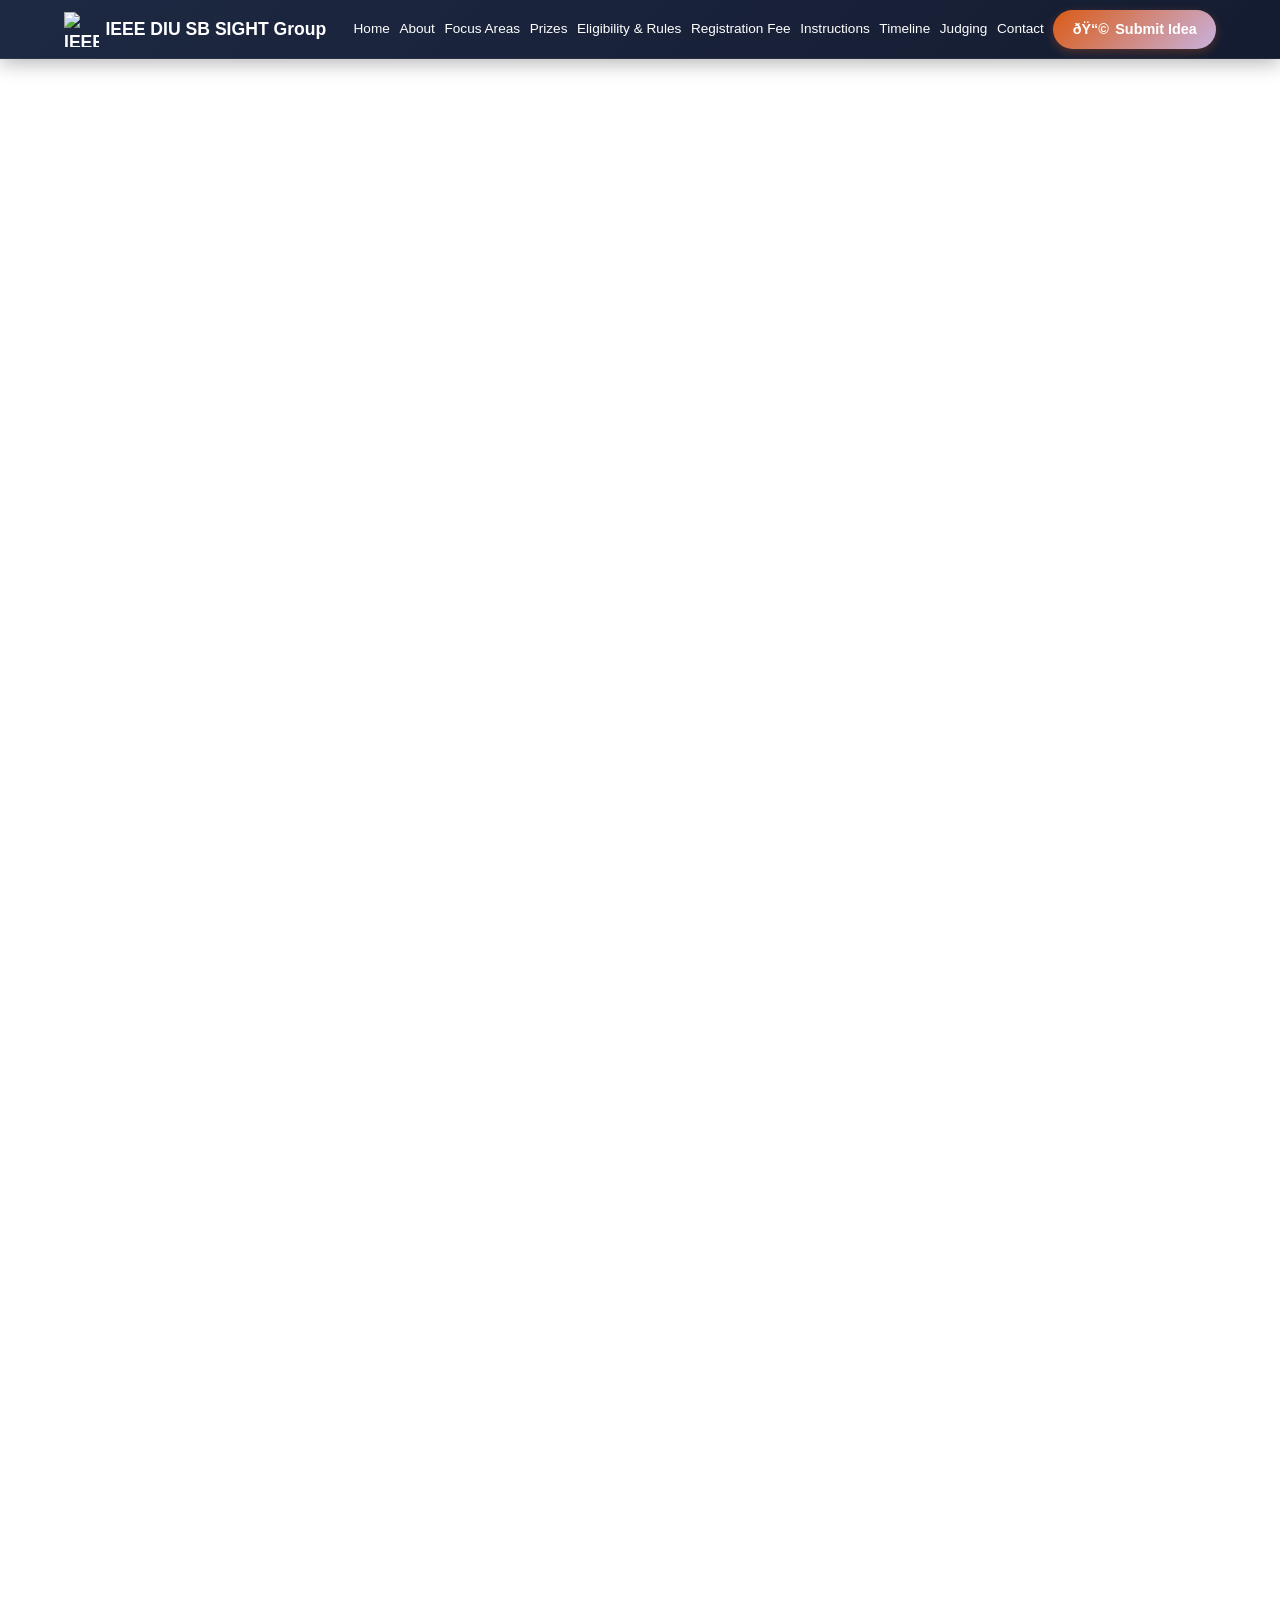
==== index.html @ c4fdaa59 "Add blue-themed registration form page and update submit idea buttons" ====
﻿








<!DOCTYPE html>
<html lang="en">
<head>
    <meta charset="UTF-8">
    <meta name="viewport" content="width=device-width, initial-scale=1.0">
    <title>IEEE DIU SB SIGHT Group Idea Competition</title>
    <style>
        * {
            margin: 0;
            padding: 0;
          
            box-sizing: border-box; */
        }

        body {
            font-family: 'Segoe UI', Tahoma, Geneva, Verdana, sans-serif;
            line-height: 1.6;
            color: #333;
           


 width: 100%;
  height: auto;
  overflow-x: hidden;
  overflow-y: auto;







        }

       nav {
    background: linear-gradient(135deg, rgba(10, 22, 50, 0.92) 0%, rgba(8, 16, 38, 0.95) 100%);
    padding: 0.6rem 0;  /* Reduced from 1rem */
    position: sticky;
    top: 0;
    z-index: 1000;
    box-shadow: 0 1px 0 rgba(255,255,255,0.05), 0 4px 20px rgba(0,0,0,0.3);
    backdrop-filter: blur(20px);
    border-bottom: 1px solid rgba(255,255,255,0.06);
}

nav .container {
    max-width: 1200px;
    margin: 0 auto;
    padding: 0 1.5rem;  /* Reduced from 2rem */
    display: flex;
    justify-content: space-between;
    align-items: center;
}

nav .logo {
    color: white;
    font-size: 1.1rem;  /* Reduced from 1.5rem */
    font-weight: bold;
    display: flex;
    align-items: center;
    gap: 0.4rem;  /* Reduced from 0.5rem */
}

nav .logo img {
    height: 35px;  /* Reduced from 50px */
    width: 35px;   /* Reduced from 50px */
    object-fit: contain;
}

nav ul {
    list-style: none;
    display: flex;
    gap: 0.6rem;  /* Reduced from 1rem */
}

nav a {
    color: white;
    text-decoration: none;
    transition: all 0.3s;
    position: relative;
    padding: 0.4rem 0;  /* Reduced from 0.5rem */
    font-size: 0.9rem;  /* Added smaller font */
}

nav a::after {
    content: '';
    position: absolute;
    bottom: 0;
    left: 0;
    width: 0;
    height: 2px;
    background: rgb(171, 21, 21);
    transition: width 0.3s;
}

nav a:hover::after {
    width: 100%;
}

.mobile-menu-btn {
    display: none;
    background: none;
    border: none;
    color: rgb(224, 9, 9);
    font-size: 1.3rem;  /* Reduced from 1.5rem */
    cursor: pointer;
}

/* Responsive *//* Mobile à¦ à¦¸à¦¬ transition speed à¦•à¦®à¦¾à¦¨à§‹ */
@media (max-width: 768px) {
    /* à¦¸à¦¬ element à¦à¦° à¦œà¦¨à§à¦¯ transition time à¦•à¦®à¦¾à¦¨à§‹ */
    *,
    *::before,
    *::after {
        transition-duration: 0.15s !important;
        animation-duration: 0.3s !important;
    }
    
    /* Navigation à¦à¦° à¦œà¦¨à§à¦¯ à¦à¦•à¦Ÿà§ à¦¬à§‡à¦¶à¦¿ à¦°à¦¾à¦–à¦¾ */


    
    nav a,
    .btn,
    .mobile-menu-btn {
        transition-duration: 0.2s !important;
    }
    
    /* Animation disable à¦•à¦°à¦¤à§‡ à¦šà¦¾à¦‡à¦²à§‡ */
    .about-card,
    .focus-item,
    .eligibility-box,
    .timeline-item,
    .criteria-item,
    .prize-card,
    .contact-card,
    .faq-item,
    .focus-area-card,
    .fee-card,
    .instruction-step {
        animation: none !important;
    }
}
    
    nav ul {
        display: none;
        flex-direction: column;
        position: absolute;
        top: 100%;
        left: 0;
        right: 0;
        background: linear-gradient(135deg, #122b55 0%, #0c1f3d 100%);
        padding: 0.8rem;
        gap: 0.3rem;
    }

    nav ul.active {
        display: flex;
    }

    .mobile-menu-btn {
        display: block;
    }
    
    nav a {
        font-size: 0.85rem;
        padding: 0.5rem 0;
    }
}

        .mobile-menu-btn {
            display: none;
            background: none;
            border: none;
            color: white;
            font-size: 1.5rem;
            cursor: pointer;
        }

        /* Hero Section - Enhanced */
        .hero {
            background: linear-gradient(135deg, #0a1628 0%, #0f2240 35%, #162d55 65%, #1a3a6c 100%);
            color: white;
            padding: 8rem 2rem;
            text-align: center;
            position: relative;
            overflow: hidden;
              height: 100vh;
               min-height: calc(var(--vh, 1vh) * 100);
  height: auto;
        }

        .hero::before {
            content: '';
            position: absolute;
            top: 0;
            left: 0;
            right: 0;
            bottom: 0;
            background: url('data:image/svg+xml,<svg xmlns="http://www.w3.org/2000/svg" viewBox="0 0 1200 120"><path d="M0,60 Q300,0 600,60 T1200,60 L1200,0 L0,0 Z" fill="rgba(96, 165, 250,0.15)"/></svg>') repeat-x;
            animation: wave 20s linear infinite;
        }

        @keyframes wave {
            0% { background-position: 0 0; }
            100% { background-position: 1200px 0; }
        }

        .hero-content {
            position: relative;
            z-index: 1;
        }

        .hero h1 {
            font-size: 3.5rem;
            font-family: 'Playfair Display', Georgia, serif;
            letter-spacing: -0.02em;
            margin-bottom: 1rem;
            animation: fadeInUp 1s;
            text-shadow: 0 2px 20px rgba(0,0,0,0.3), 0 0 60px rgba(59,130,246,0.15);
        }

        .hero h2 {
            font-size: 2.2rem;
            font-family: 'Playfair Display', Georgia, serif;
            letter-spacing: -0.01em;
            margin-bottom: 1rem;
            animation: fadeInUp 1.2s;
            font-weight: 300;
        }

        .hero p {
            font-size: 1.3rem;
            margin-bottom: 2.5rem;
            max-width: 800px;
            margin-left: auto;
            margin-right: auto;
            animation: fadeInUp 1.4s;
            opacity: 0.95;
        }

        .cta-buttons {
            display: flex;
            gap: 1.5rem;
            justify-content: center;
            flex-wrap: wrap;
            animation: fadeInUp 1.6s;
        }

        .btn {
            padding: 1.2rem 2.5rem;
            border: none;
            border-radius: 50px;
            font-size: 1.1rem;
            cursor: pointer;
            transition: all 0.3s;
            text-decoration: none;
            display: inline-flex;
            align-items: center;
            gap: 0.5rem;
            font-weight: 600;
            letter-spacing: 0.02em;
            text-transform: uppercase;
            font-size: 0.95rem;
        }

        .btn-primary {
            background: linear-gradient(135deg, #3b82f6 0%, #2563eb 50%, #1d4ed8 100%);
            color: white;
            box-shadow: 0 4px 15px rgba(59, 130, 246, 0.4), 0 0 40px rgba(59, 130, 246, 0.1);
        }
         

        .btn-secondary {
            background: rgba(96, 165, 250, 0.15);
            color: white;
            border: 2px solid #3b82f6;
            backdrop-filter: blur(20px);
    border-bottom: 1px solid rgba(255,255,255,0.06);
}

        .btn:hover {
            transform: translateY(-5px) scale(1.05);
            box-shadow: 0 15px 30px rgba(0,0,0,0.3);
        }

        /* Sections */
        section {
            padding: 5rem 2rem;
        }

        .container {
            max-width: 1200px;
            margin: 0 auto;
        }

        section h2 {
            font-size: 3rem;
            font-family: 'Playfair Display', Georgia, serif;
            letter-spacing: -0.02em;
            font-weight: 700;
            margin-bottom: 1rem;
            text-align: center;
            background: linear-gradient(135deg, #1a4a7a, #122b55);
            -webkit-background-clip: text;
            -webkit-text-fill-color: transparent;
            background-clip: text;
        }

        .section-subtitle {
            text-align: center;
            color: #1e5a9e;
            font-size: 1.2rem;
            margin-bottom: 3rem;
        }

        .section-alt {
            background: linear-gradient(135deg, #f0f4ff 0%, #e8f0fe 50%, #f0f7ff 100%);
        }

        /* About Section - Enhanced */
        .about-content {
            display: grid;
            grid-template-columns: repeat(auto-fit, minmax(320px, 1fr));
            gap: 2.5rem;
            margin-top: 3rem;
        }

        .about-card {
            background: rgba(255,255,255,0.85);
            padding: 2.5rem;
            border-radius: 20px;
            box-shadow: 0 1px 1px rgba(0,0,0,0.04), 0 4px 8px rgba(0,0,0,0.04), 0 16px 32px rgba(0,0,0,0.06);
            transition: all 0.4s cubic-bezier(0.175, 0.885, 0.32, 1.275);
            animation: slideInUp 0.6s ease-out both;
            position: relative;
            overflow: hidden;
            backdrop-filter: blur(10px);
            border: 1px solid rgba(255,255,255,0.6);
        }

        .about-card::before {
            content: '';
            position: absolute;
            top: 0;
            left: 0;
            width: 100%;
            height: 5px;
            background: linear-gradient(90deg, #3b82f6, #1e5a9e);
            transform: scaleX(0);
            transform-origin: left;
            transition: transform 0.4s ease;
        }

        .about-card:hover::before {
            transform: scaleX(1);
        }

        .about-card:nth-child(1) { animation-delay: 0.1s; }
        .about-card:nth-child(2) { animation-delay: 0.2s; }
        .about-card:nth-child(3) { animation-delay: 0.3s; }

        .about-card:hover {
            transform: translateY(-10px) scale(1.02);
            box-shadow: 0 20px 40px rgba(59, 130, 246, 0.25);
        }

        .about-card h3 {
            color: #1a4a7a;
            margin-bottom: 1rem;
            font-size: 1.5rem;
        }

        .about-card p {
            color: #1e5a9e;
            line-height: 1.8;
        }

        /* Focus Areas - Enhanced */
        .focus-grid {
            display: grid;
            grid-template-columns: repeat(auto-fit, minmax(200px, 1fr));
            gap: 2rem;
            margin-top: 3rem;
        }

        .focus-item {
            background: rgba(255,255,255,0.85);
            padding: 2rem;
            border-radius: 20px;
            text-align: center;
            box-shadow: 0 1px 1px rgba(0,0,0,0.04), 0 4px 8px rgba(0,0,0,0.04), 0 16px 32px rgba(0,0,0,0.06);
            transition: all 0.4s cubic-bezier(0.175, 0.885, 0.32, 1.275);
            animation: zoomIn 0.6s ease-out both;
            position: relative;
            overflow: hidden;
            backdrop-filter: blur(10px);
            border: 1px solid rgba(255,255,255,0.6);
        }

        .focus-item::before {
            content: '';
            position: absolute;
            top: 50%;
            left: 50%;
            width: 0;
            height: 0;
            border-radius: 50%;
            background: linear-gradient(135deg, rgba(96, 165, 250, 0.15), rgba(59, 130, 246, 0.15));
            transform: translate(-50%, -50%);
            transition: all 0.5s ease;
        }

        .focus-item:hover::before {
            width: 300px;
            height: 300px;
        }

        .focus-item:nth-child(1) { animation-delay: 0.1s; }
        .focus-item:nth-child(2) { animation-delay: 0.2s; }
        .focus-item:nth-child(3) { animation-delay: 0.3s; }
        .focus-item:nth-child(4) { animation-delay: 0.4s; }
        .focus-item:nth-child(5) { animation-delay: 0.5s; }
        .focus-item:nth-child(6) { animation-delay: 0.6s; }

        .focus-item:hover {
            transform: translateY(-15px) scale(1.05);
            box-shadow: 0 20px 40px rgba(59, 130, 246, 0.3);
        }

        .focus-icon {
            font-size: 4rem;
            margin-bottom: 1rem;
            animation: float 3s ease-in-out infinite;
            position: relative;
            z-index: 1;
        }

        .focus-item h4 {
            position: relative;
            z-index: 1;
            color: #333;
            font-size: 1.1rem;
        }

        /* Enhanced Eligibility Section */
        .eligibility-section {
            background: linear-gradient(135deg, #f0f4ff 0%, #e8f0fe 50%, #f0f7ff 100%);
            position: relative;
            overflow: hidden;
        }

        .eligibility-section::before {
            content: 'ðŸŒ¿';
            position: absolute;
            font-size: 15rem;
            opacity: 0.04;
            top: -3rem;
            right: -3rem;
            animation: float 8s ease-in-out infinite;
        }

        .eligibility-container {
            display: grid;
            grid-template-columns: repeat(auto-fit, minmax(320px, 1fr));
            gap: 3rem;
            margin-top: 3rem;
        }

        .eligibility-box {
            background: linear-gradient(135deg, #ffffff 0%, #f8f9fa 100%);
            border-radius: 25px;
            padding: 3rem;
            box-shadow: 0 15px 40px rgba(0,0,0,0.1);
            position: relative;
            overflow: hidden;
            transition: all 0.4s cubic-bezier(0.175, 0.885, 0.32, 1.275);
            animation: slideInUp 0.6s ease-out both;
        }

        .eligibility-box:nth-child(1) { animation-delay: 0.1s; }
        .eligibility-box:nth-child(2) { animation-delay: 0.2s; }

        .eligibility-box::before {
            content: '';
            position: absolute;
            top: 0;
            left: 0;
            width: 100%;
            height: 6px;
            background: linear-gradient(90deg, #3b82f6, #1e5a9e);
            transform: scaleX(0);
            transform-origin: left;
            transition: transform 0.4s ease;
        }

        .eligibility-box::after {
            content: '';
            position: absolute;
            top: -50%;
            right: -50%;
            width: 200%;
            height: 200%;
            background: radial-gradient(circle, rgba(96, 165, 250, 0.08) 0%, transparent 70%);
            opacity: 0;
            transition: opacity 0.4s ease;
        }

        .eligibility-box:hover::before {
            transform: scaleX(1);
        }

        .eligibility-box:hover::after {
            opacity: 1;
        }

        .eligibility-box:hover {
            transform: translateY(-15px);
            box-shadow: 0 25px 50px rgba(59, 130, 246, 0.25);
        }

        .eligibility-header {
            display: flex;
            align-items: center;
            gap: 1.5rem;
            margin-bottom: 2rem;
            position: relative;
            z-index: 1;
        }

        .eligibility-emoji {
            font-size: 4rem;
            animation: bounce 2s ease-in-out infinite;
        }

        .eligibility-box h3 {
            color: #1a4a7a;
            font-size: 2rem;
            margin: 0;
        }

        .eligibility-box ul {
            list-style: none;
            padding: 0;
            position: relative;
            z-index: 1;
        }

        .eligibility-box li {
            padding: 1.2rem 1.8rem;
            margin: 1rem 0;
            background: linear-gradient(135deg, #eff6ff 0%, #93c5fd 100%);
            border-left: 5px solid #2670b8;
            border-radius: 12px;
            display: flex;
            align-items: center;
            gap: 1.2rem;
            transition: all 0.3s ease;
            animation: fadeIn 0.6s ease-out both;
            font-size: 1.05rem;
        }

        .eligibility-box li:nth-child(1) { animation-delay: 0.2s; }
        .eligibility-box li:nth-child(2) { animation-delay: 0.3s; }
        .eligibility-box li:nth-child(3) { animation-delay: 0.4s; }
        .eligibility-box li:nth-child(4) { animation-delay: 0.5s; }
        .eligibility-box li:nth-child(5) { animation-delay: 0.6s; }
        .eligibility-box li:nth-child(6) { animation-delay: 0.7s; }

        .eligibility-box li:hover {
            transform: translateX(15px);
            background: linear-gradient(135deg, #93c5fd 0%, #60a5fa 100%);
            border-left-color: #1e5a9e;
            box-shadow: 0 5px 15px rgba(59, 130, 246, 0.25);
        }

        .eligibility-box li::before {
            content: 'âœ“';
            display: inline-flex;
            align-items: center;
            justify-content: center;
            width: 28px;
            height: 28px;
            background: linear-gradient(135deg, #3b82f6, #2670b8);
            color: white;
            border-radius: 50%;
            font-weight: bold;
            flex-shrink: 0;
            box-shadow: 0 3px 10px rgba(59, 130, 246, 0.3);
        }

        /* Timeline - Tree Design */
        .timeline-section {
            background: linear-gradient(180deg, #ffffff 0%, #f8f9fa 100%);
            position: relative;
        }

        .timeline-tree {
            position: relative;
            max-width: 900px;
            margin: 4rem auto;
            padding: 2rem;
        }

        /* Tree trunk */
        .timeline-tree::before {
            content: '';
            position: absolute;
            left: 50%;
            top: 0;
            bottom: 0;
            width: 8px;
            background: linear-gradient(180deg, #3b82f6, #2670b8, #1e5a9e);
            transform: translateX(-50%);
            border-radius: 4px;
            box-shadow: 0 0 20px rgba(59, 130, 246, 0.3);
        }

        .timeline-item {
            position: relative;
            margin-bottom: 4rem;
            animation: slideIn 0.8s ease-out both;
        }

        .timeline-item:nth-child(1) { animation-delay: 0.1s; }
        .timeline-item:nth-child(2) { animation-delay: 0.2s; }
        .timeline-item:nth-child(3) { animation-delay: 0.3s; }
        .timeline-item:nth-child(4) { animation-delay: 0.4s; }
        .timeline-item:nth-child(5) { animation-delay: 0.5s; }

        /* Alternating sides */
        .timeline-item:nth-child(odd) .timeline-content {
            margin-left: calc(50% + 60px);
        }

        .timeline-item:nth-child(even) .timeline-content {
            margin-right: calc(50% + 60px);
            text-align: right;
        }

        border: 1px solid rgba(255,255,255,0.6);
            backdrop-filter: blur(10px);
            .timeline-content {
            padding: 2rem;
            background: rgba(255,255,255,0.9);
            border-radius: 20px;
            box-shadow: 0 1px 1px rgba(0,0,0,0.04), 0 4px 8px rgba(0,0,0,0.04), 0 16px 32px rgba(0,0,0,0.06);
            position: relative;
            transition: all 0.4s cubic-bezier(0.175, 0.885, 0.32, 1.275);
        }

        /* Branch lines */
        .timeline-content::before {
            content: '';
            position: absolute;
            top: 30px;
            width: 50px;
            height: 3px;
            background: linear-gradient(90deg, #3b82f6, #2670b8);
        }

        .timeline-item:nth-child(odd) .timeline-content::before {
            left: -50px;
        }

        .timeline-item:nth-child(even) .timeline-content::before {
            right: -50px;
        }

        .timeline-content:hover {
            transform: scale(1.05);
            box-shadow: 0 20px 40px rgba(59, 130, 246, 0.25);
        }

        /* Timeline dots (tree nodes) */
        .timeline-dot {
            position: absolute;
            left: 50%;
            top: 20px;
            transform: translateX(-50%);
            width: 50px;
            height: 50px;
            background: linear-gradient(135deg, #3b82f6, #2670b8);
            border: 5px solid white;
            border-radius: 50%;
            box-shadow: 0 0 0 8px rgba(96, 165, 250, 0.2), 0 5px 15px rgba(0,0,0,0.2);
            display: flex;
            align-items: center;
            justify-content: center;
            font-size: 1.5rem;
            z-index: 2;
            animation: dotPulse 2s ease-in-out infinite;
        }

        @keyframes dotPulse {
            0%, 100% {
                box-shadow: 0 0 0 8px rgba(96, 165, 250, 0.2), 0 5px 15px rgba(0,0,0,0.2);
            }
            50% {
                box-shadow: 0 0 0 15px rgba(96, 165, 250, 0.1), 0 8px 20px rgba(0,0,0,0.3);
            }
        }

        .timeline-content h3 {
            color: #1a4a7a;
            margin-bottom: 0.8rem;
            font-size: 1.5rem;
            display: flex;
            align-items: center;
            gap: 0.5rem;
        }

        .timeline-item:nth-child(even) .timeline-content h3 {
            justify-content: flex-end;
        }

        .timeline-date {
            font-size: 1.1rem;
            font-weight: bold;
            color: #1e5a9e;
            margin-bottom: 0.5rem;
        }

        .timeline-content p {
            color: #2670b8;
            line-height: 1.8;
        }

        /* Judging Criteria - Enhanced */
        .criteria-grid {
            display: grid;
            grid-template-columns: repeat(auto-fit, minmax(220px, 1fr));
            gap: 2.5rem;
            margin-top: 3rem;
        }

        .criteria-item {
            text-align: center;
            padding: 2.5rem;
            background: rgba(255,255,255,0.85);
            border-radius: 20px;
            box-shadow: 0 1px 1px rgba(0,0,0,0.04), 0 4px 8px rgba(0,0,0,0.04), 0 16px 32px rgba(0,0,0,0.06);
            transition: all 0.4s cubic-bezier(0.175, 0.885, 0.32, 1.275);
            animation: zoomIn 0.6s ease-out both;
            position: relative;
            overflow: hidden;
            backdrop-filter: blur(10px);
            border: 1px solid rgba(255,255,255,0.6);
        }

        .criteria-item::before {
            content: '';
            position: absolute;
            top: 0;
            left: 0;
            width: 100%;
            height: 100%;
            background: linear-gradient(135deg, rgba(96, 165, 250, 0.08), rgba(59, 130, 246, 0.08));
            opacity: 0;
            transition: opacity 0.4s ease;
        }

        .criteria-item:hover::before {
            opacity: 1;
        }

        .criteria-item:nth-child(1) { animation-delay: 0.1s; }
        .criteria-item:nth-child(2) { animation-delay: 0.2s; }
        .criteria-item:nth-child(3) { animation-delay: 0.3s; }
        .criteria-item:nth-child(4) { animation-delay: 0.4s; }
        .criteria-item:nth-child(5) { animation-delay: 0.5s; }

        .criteria-item:hover {
            transform: translateY(-15px) rotate(3deg);
            box-shadow: 0 20px 40px rgba(59, 130, 246, 0.3);
        }

        .criteria-icon {
            font-size: 4rem;
            margin-bottom: 1rem;
            animation: float 3s ease-in-out infinite;
            position: relative;
            z-index: 1;
        }

        .criteria-item h3 {
            color: #1a4a7a;
            margin-bottom: 0.8rem;
            position: relative;
            z-index: 1;
        }

        .criteria-item p {
            color: #1e5a9e;
            position: relative;
            z-index: 1;
        }

        /* Prizes - Enhanced */
        .prizes-section {
            background: linear-gradient(160deg, #0a1628 0%, #0f2240 40%, #162d55 70%, #1a3a6c 100%);
            color: white;
        }

        .prizes-section h2 {
            color: white;
            -webkit-text-fill-color: white;
        }

        .prizes-section .section-subtitle {
            color: rgba(255,255,255,0.9);
        }

        .prizes-grid {
            display: grid;
            grid-template-columns: repeat(auto-fit, minmax(280px, 1fr));
            gap: 2.5rem;
            margin-top: 3rem;
        }

        .prize-card {
            background: rgba(255,255,255,0.1);
            padding: 2.5rem;
            border-radius: 20px;
            box-shadow: 0 8px 32px rgba(0,0,0,0.3), inset 0 1px 0 rgba(255,255,255,0.1);
            text-align: center;
            transition: all 0.4s cubic-bezier(0.175, 0.885, 0.32, 1.275);
            animation: slideInUp 0.6s ease-out both;
            backdrop-filter: blur(20px);
    border-bottom: 1px solid rgba(255,255,255,0.06);
}

        .prize-card:nth-child(1) { animation-delay: 0.1s; }
        .prize-card:nth-child(2) { animation-delay: 0.2s; }
        .prize-card:nth-child(3) { animation-delay: 0.3s; }
        .prize-card:nth-child(4) { animation-delay: 0.4s; }
        .prize-card:nth-child(5) { animation-delay: 0.5s; }
        .prize-card:nth-child(6) { animation-delay: 0.6s; }

        .prize-card:hover {
            transform: scale(1.08) translateY(-10px);
            box-shadow: 0 25px 50px rgba(0,0,0,0.3);
            background: rgba(255,255,255,0.15);
        }

        .prize-icon {
            font-size: 4rem;
            margin-bottom: 1rem;
            animation: bounce 2s ease-in-out infinite;
        }

        .prize-card h3 {
            color: #dbeafe;
            font-size: 1.5rem;
            margin-bottom: 0.8rem;
        }

        .prize-card p {
            color: rgba(255,255,255,0.8);
            font-size: 1.1rem;
        }

        /* Contact - Enhanced */
        .contact-info {
            display: grid;
            grid-template-columns: repeat(auto-fit, minmax(280px, 1fr));
            gap: 2.5rem;
            margin-top: 3rem;
        }

        .contact-card {
            background: rgba(255,255,255,0.85);
            padding: 2.5rem;
            border-radius: 20px;
            box-shadow: 0 1px 1px rgba(0,0,0,0.04), 0 4px 8px rgba(0,0,0,0.04), 0 16px 32px rgba(0,0,0,0.06);
            text-align: center;
            transition: all 0.4s cubic-bezier(0.175, 0.885, 0.32, 1.275);
            animation: zoomIn 0.6s ease-out both;
        }

        .contact-card:nth-child(1) { animation-delay: 0.1s; }
        .contact-card:nth-child(2) { animation-delay: 0.2s; }
        .contact-card:nth-child(3) { animation-delay: 0.3s; }

        .contact-card:hover {
            transform: translateY(-15px) scale(1.05);
            box-shadow: 0 20px 40px rgba(59, 130, 246, 0.25);
        }

        .contact-icon {
            font-size: 3rem;
            margin-bottom: 1rem;
            animation: float 3s ease-in-out infinite;
        }

        .contact-card h3 {
            color: #1a4a7a;
            margin-bottom: 0.5rem;
        }

        .contact-card p {
            color: #1e5a9e;
            font-size: 1.1rem;
        }

        /* FAQ - Enhanced */
        .faq-container {
            max-width: 900px;
            margin: 3rem auto;
        }

        .faq-item {
            background: rgba(255,255,255,0.85);
            padding: 2rem;
            margin-bottom: 1.5rem;
            border-radius: 15px;
            box-shadow: 0 1px 1px rgba(0,0,0,0.04), 0 4px 8px rgba(0,0,0,0.04), 0 12px 24px rgba(0,0,0,0.06);
            cursor: pointer;
            transition: all 0.3s ease;
            animation: fadeIn 0.6s ease-out both;
            border-left: 5px solid transparent;
        }

        .faq-item:nth-child(1) { animation-delay: 0.1s; }
        .faq-item:nth-child(2) { animation-delay: 0.2s; }
        .faq-item:nth-child(3) { animation-delay: 0.3s; }
        .faq-item:nth-child(4) { animation-delay: 0.4s; }
        .faq-item:nth-child(5) { animation-delay: 0.5s; }

        .faq-item:hover {
            transform: translateX(10px);
            border-left-color: #3b82f6;
        }

        .faq-question {
            font-weight: bold;
            color: #1a4a7a;
            display: flex;
            justify-content: space-between;
            align-items: center;
            font-size: 1.1rem;
        }

        .faq-question span {
            font-size: 1.5rem;
            transition: transform 0.3s ease;
        }

        .faq-item.active .faq-question span {
            transform: rotate(45deg);
        }

        .faq-answer {
            margin-top: 1rem;
            display: none;
            color: #1e5a9e;
            line-height: 1.8;
        }

        .faq-item.active {
            border-left-color: #2670b8;
            box-shadow: 0 10px 30px rgba(59, 130, 246, 0.2);
        }

        .faq-item.active .faq-answer {
            display: block;
            animation: fadeIn 0.3s ease-out;
        }

        /* Footer - Enhanced */
footer {
    background: linear-gradient(160deg, #060e1f 0%, #0a1628 50%, #0f2240 100%);
    color: white;
    text-align: center;
    padding: 3rem 2rem;
    box-shadow: 0 -5px 20px rgba(18, 43, 85, 0.2);
}

footer p {
    margin: 0.5rem 0;
    opacity: 0.9;
}
.footer-logos {
    display: flex;
    justify-content: center;   /* âœ”ï¸ center */
    align-items: center;
    gap: 2rem;                 /* âœ”ï¸ controlled spacing */
    flex-wrap: wrap;           /* âœ”ï¸ mobile responsive */
}

.footer-logo-item {
    text-align: center;
}

.footer-logo-item img {
    height: 60px;              /* âœ”ï¸ same size logos */
    max-width: 100%;
    object-fit: contain;
}


.footer-logo-item:hover {
    transform: translateY(-10px);
}

.footer-logo-item img {
    width: 120px;
    height: 120px;
    object-fit: contain;
    background: white;
    padding: 1rem;
    border-radius: 200px;
    box-shadow: 0 5px 20px rgba(0,0,0,0.2);
    transition: all 0.3s ease;
}

.footer-logo-item img:hover {
    box-shadow: 0 10px 30px rgba(96, 165, 250, 0.4);
    transform: scale(1.05);
}

.footer-logo-item p {
    color: white;
    font-weight: 600;
    font-size: 0.95rem;
    opacity: 0.9;
}

.footer-divider {
    width: 80%;
    height: 2px;
    background: linear-gradient(90deg, transparent, #3b82f6, transparent);
    margin: 2rem auto;
}

/* Mobile Responsive */
@media (max-width: 768px) {
    .footer-logos {
        grid-template-columns: 1fr;
        gap: 2rem;
    }

    .footer-logo-item img {
        width: 100px;
        height: 100px;
    }
}

        /* Animations */
        @keyframes fadeInUp {
            from {
                opacity: 0;
                transform: translateY(30px);
            }
            to {
                opacity: 1;
                transform: translateY(0);
            }
        }

        @keyframes slideIn {
            from {
                opacity: 0;
                transform: translateX(-50px);
            }
            to {
                opacity: 1;
                transform: translateX(0);
            }
        }

        @keyframes slideInUp {
            from {
                opacity: 0;
                transform: translateY(50px);
            }
            to {
                opacity: 1;
                transform: translateY(0);
            }
        }

        @keyframes zoomIn {
            from {
                opacity: 0;
                transform: scale(0.8);
            }
            to {
                opacity: 1;
                transform: scale(1);
            }
        }

        @keyframes fadeIn {
            from { opacity: 0; }
            to { opacity: 1; }
        }

        @keyframes pulse {
            0%, 100% { transform: scale(1); }
            50% { transform: scale(1.1); }
        }

        @keyframes bounce {
            0%, 100% { transform: translateY(0); }
            50% { transform: translateY(-15px); }
        }

        @keyframes float {
            0%, 100% { transform: translateY(0); }
            50% { transform: translateY(-20px); }
        }

        /* Responsive */
        @media (max-width: 768px) {
            nav ul {
                display: none;
                flex-direction: column;
                position: absolute;
                top: 100%;
                left: 0;
                right: 0;
                background: linear-gradient(135deg, #122b55 0%, #0c1f3d 100%);
                padding: 1rem;
            }

            nav ul.active {
                display: flex;
            }

            .mobile-menu-btn {
                display: block;
            }

            .hero h1 {
                font-size: 2.5rem;
            }

            .hero h2 {
                font-size: 1.8rem;
            }

            .cta-buttons {
                flex-direction: column;
            }

            .eligibility-container {
                grid-template-columns: 1fr;
            }

            .timeline-tree::before {
                left: 30px;
            }

            .timeline-item:nth-child(odd) .timeline-content,
            .timeline-item:nth-child(even) .timeline-content {
                margin-left: 80px;
                margin-right: 0;
                text-align: left;
            }

            .timeline-item:nth-child(even) .timeline-content h3 {
                justify-content: flex-start;
            }

            .timeline-dot {
                left: 30px;
            }

            .timeline-content::before {
                left: -50px !important;
                right: auto !important;
            }
        }

        /* Instructions Section - Enhanced */
.instructions-container {
    max-width: 1000px;
    margin: 1.5rem auto;
    position: relative;
}

.instructions-container::before {
    content: '';
    position: absolute;
    left: 50%;
    top: 0;
    bottom: 0;
    width: 4px;
    background: linear-gradient(180deg, #3b82f6, #2670b8);
    transform: translateX(-50%);
    border-radius: 2px;
    display: none;
}

.instruction-step {
    display: flex;
    gap: 1rem;
    margin-bottom: 1.5rem;
    animation: slideInUp 0.6s ease-out both;
    position: relative;
}

.instruction-step:nth-child(1) { animation-delay: 0.1s; }
.instruction-step:nth-child(2) { animation-delay: 0.2s; }
.instruction-step:nth-child(3) { animation-delay: 0.3s; }
.instruction-step:nth-child(4) { animation-delay: 0.4s; }

.step-number {
    flex-shrink: 0;
    width: 50px;
    height: 50px;
    background: linear-gradient(135deg, #3b82f6, #2670b8);
    color: white;
    border-radius: 50%;
    display: flex;
    align-items: center;
    justify-content: center;
    font-size: 1.5rem;
    font-weight: bold;
    box-shadow: 0 4px 12px rgba(59, 130, 246, 0.4);
    position: relative;
    z-index: 2;
    animation: pulse 2s ease-in-out infinite;
}

.step-content {
    flex: 1;
    background: white;
    padding: 1.2rem;
    border-radius: 12px;
    box-shadow: 0 5px 20px rgba(0,0,0,0.1);
    transition: all 0.4s ease;
    border-left: 4px solid transparent;
}

.step-content:hover {
    transform: translateX(8px);
    box-shadow: 0 8px 25px rgba(59, 130, 246, 0.25);
    border-left-color: #3b82f6;
}

.step-content h3 {
    color: #1a4a7a;
    margin-bottom: 0.5rem;
    font-size: 1.2rem;
}

.step-content p {
    color: #1e5a9e;
    line-height: 1.5;
    margin-bottom: 0.5rem;
    font-size: 0.95rem;
}

.submission-options {
    display: flex;
    gap: 0.8rem;
    align-items: center;
    margin-top: 0.8rem;
    flex-wrap: wrap;
}

.option-card {
    flex: 1;
    min-width: 160px;
    background: linear-gradient(135deg, #eff6ff, #93c5fd);
    padding: 1rem;
    border-radius: 10px;
    text-align: center;
    transition: all 0.3s ease;
}

.option-card:hover {
    transform: scale(1.05);
    box-shadow: 0 5px 15px rgba(59, 130, 246, 0.3);
}

.option-icon {
    font-size: 2rem;
    margin-bottom: 0.3rem;
}

.option-card h4 {
    color: #122b55;
    margin-bottom: 0.3rem;
    font-size: 1rem;
}

.option-card p {
    color: #1e5a9e;
    margin: 0;
    font-size: 0.85rem;
}

.option-divider {
    font-size: 1.1rem;
    font-weight: bold;
    color: #2670b8;
    padding: 0 0.5rem;
}

.video-tips {
    display: grid;
    grid-template-columns: repeat(auto-fit, minmax(160px, 1fr));
    gap: 0.6rem;
    margin-top: 0.8rem;
}

.tip-item {
    background: linear-gradient(135deg, #eff6ff, #dbeafe);
    padding: 0.6rem;
    border-radius: 8px;
    color: #122b55;
    font-weight: 500;
    display: flex;
    align-items: center;
    gap: 0.3rem;
    transition: all 0.3s ease;
    font-size: 0.9rem;
}

.tip-item:hover {
    transform: translateX(5px);
    background: linear-gradient(135deg, #93c5fd, #60a5fa);
}

.upload-checklist {
    display: grid;
    gap: 0.5rem;
    margin-top: 0.8rem;
}

.checklist-item {
    background: linear-gradient(135deg, #eff6ff, #93c5fd);
    padding: 0.6rem 1rem;
    border-radius: 8px;
    color: #122b55;
    font-weight: 500;
    border-left: 3px solid #2670b8;
    transition: all 0.3s ease;
    font-size: 0.9rem;
}

.checklist-item:hover {
    transform: translateX(8px);
    background: linear-gradient(135deg, #93c5fd, #60a5fa);
    border-left-color: #1e5a9e;
}

.important-note {
    display: flex;
    gap: 1rem;
    margin-bottom: 1.5rem;
    animation: slideInUp 0.6s ease-out both;
    animation-delay: 0.5s;
    position: relative;
}

.note-icon {
    flex-shrink: 0;
    width: 50px;
    height: 50px;
    background: linear-gradient(135deg, #ffc107, #ffb300);
    color: white;
    border-radius: 50%;
    display: flex;
    align-items: center;
    justify-content: center;
    font-size: 1.5rem;
    font-weight: bold;
    box-shadow: 0 4px 12px rgba(255, 193, 7, 0.4);
    position: relative;
    z-index: 2;
}

.note-content {
      flex: 1;
    background: #e4c360;
    padding: 1.2rem;
    border-radius: 12px;
    box-shadow: 0 5px 20px rgba(0, 0, 0, 0.1);
    transition: all 0.4s ease;
    border-left: 4px solid transparent;
}

.note-content:hover {
    transform: translateX(8px);
    box-shadow: 0 8px 25px rgba(255, 193, 7, 0.25);
    border-left-color:     flex: 1;
    background: white;
    padding: 1.2rem;
    border-radius: 12px;
    box-shadow: 0 5px 20px rgba(0, 0, 0, 0.1);
    transition: all 0.4s ease;
    border-left: 4px solid transparent;;
}

.note-content h4 {
    color: #856404;
    margin-bottom: 0.5rem;
    font-size: 1.2rem;
}

.note-content ul {
    list-style: none;
    padding: 0;
    margin: 0;
}

.note-content li {
    padding: 0.6rem 1rem;
    margin: 0.4rem 0;
    background: linear-gradient(135deg, #fff9e6 0%, #ffecb3 100%);
    border-left: 3px solid #ffc107;
    border-radius: 8px;
    display: flex;
    align-items: center;
    gap: 0.6rem;
    transition: all 0.3s ease;
    color: #856404;
    line-height: 1.4;
    font-size: 0.9rem;
}

.note-content li:hover {
    transform: translateX(8px);
    background: linear-gradient(135deg, #ffecb3 0%, #ffe082 100%);
    border-left-color: #f57f17;
    box-shadow: 0 3px 10px rgba(255, 193, 7, 0.25);
}

.note-content li::before {
    content: 'âš ';
    display: inline-flex;
    align-items: center;
    justify-content: center;
    width: 20px;
    height: 20px;
    background: linear-gradient(135deg, #ffc107, #ffb300);
    color: white;
    border-radius: 50%;
    font-weight: bold;
    flex-shrink: 0;
    box-shadow: 0 2px 6px rgba(255, 193, 7, 0.3);
    font-size: 0.8rem;
}

.note-content strong {
    color: #d39e00;
}

/* Responsive styles for Instructions */
@media (max-width: 768px) {
    .instruction-step,
    .important-note {
        flex-direction: column;
        gap: 0.6rem;
        margin-bottom: 1.2rem;
    }

    .step-number,
    .note-icon {
        width: 45px;
        height: 45px;
        font-size: 1.3rem;
        margin: 0 auto;
    }

    .step-content,
    .note-content {
        padding: 1rem;
    }

    .step-content h3,
    .note-content h4 {
        font-size: 1.1rem;
    }

    .submission-options {
        flex-direction: column;
    }

    .option-divider {
        transform: rotate(90deg);
        padding: 0.3rem 0;
    }

    .video-tips {
        grid-template-columns: 1fr;
    }
}







/* Registration Fee Section */
.fee-container {
    display: grid;
    grid-template-columns: repeat(auto-fit, minmax(320px, 1fr));
    gap: 3rem;
    margin-top: 3rem;
    max-width: 900px;
    margin-left: auto;
    margin-right: auto;
}

.fee-card {
    background: linear-gradient(135deg, #ffffff 0%, #f8f9fa 100%);
    border-radius: 25px;
    padding: 2rem;
    box-shadow: 0 15px 40px rgba(0,0,0,0.1);
    position: relative;
    overflow: hidden;
    transition: all 0.4s cubic-bezier(0.175, 0.885, 0.32, 1.275);
    animation: slideInUp 0.6s ease-out both;
    text-align: center;
}

.fee-card:nth-child(1) { 
    animation-delay: 0.1s; 
}

.fee-card:nth-child(2) { 
    animation-delay: 0.2s; 
}

.fee-card::before {
    content: '';
    position: absolute;
    top: 0;
    left: 0;
    width: 100%;
    height: 6px;
    background: linear-gradient(90deg, #3b82f6, #1e5a9e);
    transform: scaleX(0);
    transform-origin: left;
    transition: transform 0.4s ease;
}

.fee-card:hover::before {
    transform: scaleX(1);
}

.fee-card:hover {
    transform: translateY(-15px) scale(1.02);
    box-shadow: 0 25px 50px rgba(59, 130, 246, 0.25);
}

.ieee-member {
    border: 3px solid #3b82f6;
}

.ieee-member::after {
    content: '';
    position: absolute;
    top: -50%;
    right: -50%;
    width: 200%;
    height: 200%;
    background: radial-gradient(circle, rgba(96, 165, 250, 0.1) 0%, transparent 70%);
}

.fee-badge {
    position: absolute;
    top: 20px;
    right: -35px;
    background: linear-gradient(135deg, #ffc107, #ff9800);
    color: white;
    padding: 0.5rem 3rem;
    transform: rotate(45deg);
    font-weight: bold;
    font-size: 0.8rem;
    box-shadow: 0 4px 10px rgba(255, 152, 0, 0.4);
    letter-spacing: 1px;
}

.fee-icon {
    font-size: 3rem;
    margin-bottom: 0.8rem;
    animation: bounce 2s ease-in-out infinite;
}

.fee-card h3 {
    color: #1a4a7a;
    font-size: 1.6rem;
    margin-bottom: 0.8rem;
}

.fee-amount {
    font-size: 2.8rem;
    font-weight: bold;
    background: linear-gradient(135deg, #3b82f6, #1e5a9e);
    -webkit-background-clip: text;
    -webkit-text-fill-color: transparent;
    background-clip: text;
    margin-bottom: 0.8rem;
}

.fee-description {
    color: #1e5a9e;
    margin-bottom: 1.5rem;
    line-height: 1.6;
    font-size: 0.95rem;
}

.fee-benefits {
    list-style: none;
    padding: 0;
    text-align: left;
}

.fee-benefits li {
    padding: 0.6rem 0;
    color: #122b55;
    font-weight: 500;
    border-bottom: 1px solid #eff6ff;
    transition: all 0.3s ease;
    font-size: 0.95rem;
}

.fee-benefits li:hover {
    padding-left: 10px;
    color: #1a4a7a;
}

.fee-benefits li:last-child {
    border-bottom: none;
}
.fee-note {
    margin-top: 2.5rem;
    padding: 1.5rem;
    background: linear-gradient(135deg, #eff6ff 0%, #93c5fd 100%);
    border-radius: 15px;
    border-left: 5px solid #2670b8;
    animation: slideInUp 0.6s ease-out both;
    animation-delay: 0.3s;
    box-shadow: 0 5px 20px rgba(59, 130, 246, 0.15);
}

.note-header {
    display: flex;
    align-items: center;
    gap: 0.6rem;
    margin-bottom: 1rem;
    color: #122b55;
    font-size: 1.1rem;
}

.note-icon-inline {
    font-size: 1.3rem;
    animation: pulse 2s ease-in-out infinite;
}

.fee-note-list {
    list-style: none;
    padding: 0;
    margin: 0;
}

.fee-note-list li {
    padding: 0.6rem 0.8rem;
    margin: 0.5rem 0;
    background: rgba(255, 255, 255, 0.7);
    border-radius: 8px;
    color: #122b55;
    font-weight: 500;
    transition: all 0.3s ease;
    border-left: 3px solid transparent;
    font-size: 0.95rem;
}

.fee-note-list li:hover {
    transform: translateX(8px);
    background: rgba(255, 255, 255, 0.9);
    border-left-color: #1e5a9e;
    box-shadow: 0 3px 10px rgba(59, 130, 246, 0.2);
}

.join-ieee-btn {
    display: inline-block;
    margin-top: 1rem;
    padding: 0.8rem 1.8rem;
    background: linear-gradient(135deg, #3b82f6 0%, #2670b8 100%);
    color: white;
    text-decoration: none;
    border-radius: 50px;
    font-weight: bold;
    font-size: 1rem;
    transition: all 0.3s ease;
    box-shadow: 0 5px 15px rgba(59, 130, 246, 0.3);
}

.join-ieee-btn:hover {
    transform: translateY(-5px) scale(1.05);
    box-shadow: 0 10px 25px rgba(59, 130, 246, 0.4);
}

.join-note {
    margin-top: 0.8rem;
    font-size: 0.85rem;
    color: #1e5a9e;
    font-style: italic;
}

/* Responsive styles for Registration Fee */
@media (max-width: 768px) {
    .fee-container {
        grid-template-columns: 1fr;
        gap: 2rem;
    }
    
    .fee-card {
        padding: 2rem;
    }
    
    .fee-amount {
        font-size: 2.5rem;
    }
    
    .fee-badge {
        font-size: 0.7rem;
        padding: 0.4rem 2.5rem;
    }
}













/* Hero Section - Enhanced */
.hero {
    position: relative;
    overflow: hidden;
    height: 100vh;
    min-height: 600px;
    display: flex;
    align-items: center;
    justify-content: center;
}

.hero-content {
    position: relative;
    z-index: 3;
    text-align: center;
    color: white;
    max-width: 1000px;
padding-top: 40px;
    margin-top: -230px;


   
    text-shadow: 2px 2px 20px rgba(0,0,0,0.7);
}
.hero h1 {
    font-size: 3.5rem;
            font-family: 'Playfair Display', Georgia, serif;
            letter-spacing: -0.02em;
    margin-bottom: 1rem;
    animation: fadeInUp 1s;
    text-shadow: 0 2px 20px rgba(0,0,0,0.3), 0 0 60px rgba(59,130,246,0.15);
}

.hero h2 {
    font-size: 2.2rem;
            font-family: 'Playfair Display', Georgia, serif;
            letter-spacing: -0.01em;
    margin-bottom: 1rem;
    animation: fadeInUp 1.2s;
    font-weight: 300;
}

.hero p {
    font-size: 1.3rem;
    margin-bottom: 2.5rem;
    max-width: 800px;
    margin-left: auto;
    margin-right: auto;
    animation: fadeInUp 1.4s;
    opacity: 0.95;
}

.cta-buttons {
    display: flex;
    gap: 1.5rem;
    justify-content: center;
    flex-wrap: wrap;
    animation: fadeInUp 1.6s;
}
.cta-buttons1 {
    display: flex;
    gap: 1.5rem;
    justify-content: center;
    flex-wrap: wrap;
    animation: fadeInUp 1.6s;
}

/* Slider Styles */
.slider-container {
    position: absolute;
    top: 0;
    left: 0;
    width: 100%;
    height: 100%;
    overflow: hidden;
}

.slide {
    position: absolute;
    width: 100%;
    height: 100%;
    opacity: 0;
    transition: opacity 1.5s ease-in-out;
}

.slide.active {
    opacity: 1;
}

.slide img {
    width: 100%;
    height: 100%;
    object-fit: cover;
    filter: brightness(0.6);
}


        .slider-overlay {
            position: absolute;
            top: 0;
            left: 0;
            width: 100%;
            height: 100%;
            background: linear-gradient(135deg, rgb(18 43 85 / 19%) 0%, rgba(12, 31, 61, 0.8) 100%);
            z-index: 2;
            pointer-events: none;
        }

.slider-nav {
    position: absolute;
    bottom: 30px;
    left: 50%;
    transform: translateX(-50%);
    display: flex;
    gap: 12px;
    z-index: 3;
}

.slider-dot {
    width: 14px;
    height: 14px;
    border-radius: 50%;
    background: rgba(255,255,255,0.4);
    cursor: pointer;
    transition: all 0.3s;
    border: 2px solid transparent;
}

.slider-dot.active {
    background: white;
    transform: scale(1.3);
    border-color: #3b82f6;
    box-shadow: 0 0 15px rgba(96, 165, 250, 0.8);
}

.slider-arrow {
    position: absolute;
    top: 50%;
    transform: translateY(-50%);
    background: rgba(255,255,255,0.2);
    color: white;
    border: none;
    width: 55px;
    height: 55px;
    border-radius: 50%;
    cursor: pointer;
    font-size: 1.8rem;
    display: flex;
    align-items: center;
    justify-content: center;
    transition: all 0.3s;
    z-index: 3;
    backdrop-filter: blur(20px);
    border-bottom: 1px solid rgba(255,255,255,0.06);
}

.slider-arrow:hover {
    background: rgba(96, 165, 250, 0.8);
    transform: translateY(-50%) scale(1.15);
    box-shadow: 0 5px 20px rgba(96, 165, 250, 0.5);
}

.slider-arrow.prev {
    left: 30px;
}

.slider-arrow.next {
    right: 30px;
}

/* Responsive for Slider */
@media (max-width: 768px) {
    .hero {
        height: 120vh;
        min-height: 500px;
    }

    .hero h1 {
        font-size: 2.2rem;
    }

    .hero h2 {
        font-size: 1.5rem;
    }

    .hero p {
        font-size: 1rem;
    }

    .slider-arrow {
        width: 45px;
        height: 45px;
        font-size: 1.4rem;
    }

    .slider-arrow.prev {
        left: 15px;
    }

    .slider-arrow.next {
        right: 15px;
    }
}



.focus-areas-grid {
    display: grid;
    grid-template-columns: repeat(auto-fit, minmax(320px, 1fr));
    gap: 2.5rem;
    margin-top: 3rem;
}

.focus-area-card {
    /* background: white;
    padding: 2.5rem;
    border-radius: 20px;
    box-shadow: 0 10px 30px rgba(0,0,0,0.1);
    transition: all 0.4s cubic-bezier(0.175, 0.885, 0.32, 1.275);
    animation: slideInUp 0.6s ease-out both;
    position: relative;
    overflow: hidden;
    border-top: 5px solid transparent;

 */






  flex: 1;
    background: white;
    padding: 2.5rem;
    border-radius: 12px;
    
    box-shadow: 0 5px 20px rgba(0,0,0,0.1);
    transition: all 0.4s ease;
    border-left: 4px solid transparent;











}

.focus-area-card:nth-child(1) { 
    animation-delay: 0.1s; 
    border-top-color: #ffd54f;
}
.focus-area-card:nth-child(2) { 
    animation-delay: 0.2s; 
    border-top-color: #3b82f6;
}
.focus-area-card:nth-child(3) { 
    animation-delay: 0.3s; 
    border-top-color: #2196f3;
}
.focus-area-card:nth-child(4) { 
    animation-delay: 0.4s; 
    border-top-color: #00bcd4;
}
.focus-area-card:nth-child(5) { 
    animation-delay: 0.5s; 
    border-top-color: #03a9f4;
}

.focus-area-card::before {
    content: '';
    position: absolute;
    top: 0;
    left: 0;
    width: 100%;
    height: 100%;
    background: linear-gradient(135deg, rgba(96, 165, 250, 0.05), rgba(59, 130, 246, 0.05));
    opacity: 0;
    transition: opacity 0.4s ease;
}

.focus-area-card:hover::before {
    opacity: 1;
}

.focus-area-card:hover {
    transform: translateY(-15px) scale(1.02);
    box-shadow: 0 20px 40px rgba(59, 130, 246, 0.25);
}

.card-header {
    display: flex;
    align-items: center;
    gap: 1rem;
    margin-bottom: 1.5rem;
}

.focus-icon {
    font-size: 3rem;
    animation: float 3s ease-in-out infinite;
    position: relative;
    z-index: 1;
}

.card-title-group {
    flex: 1;
}

.focus-area-card h3 {
    color: #1a4a7a;
    font-size: 1.4rem;
    margin-bottom: 0.3rem;
    position: relative;
    z-index: 1;
}

.sdg-label {
    display: inline-block;
    background: linear-gradient(135deg, #3b82f6, #2670b8);
    color: white;
    padding: 0.3rem 0.8rem;
    border-radius: 20px;
    font-size: 0.75rem;
    font-weight: bold;
    letter-spacing: 0.5px;
    margin-top: 0.3rem;
}

.focus-area-card p {
    color: #1e5a9e;
    line-height: 1.8;
    position: relative;
    z-index: 1;
    text-align: justify;
}

.instructions-box {
    background: linear-gradient(135deg, #fff9e6 0%, #ffecb3 100%);
    padding: 2.5rem;
    border-radius: 20px;
    margin-top: 3rem;
    border-left: 5px solid #ffc107;
    box-shadow: 0 10px 30px rgba(255, 193, 7, 0.2);
    animation: slideInUp 0.6s ease-out both;
    animation-delay: 0.6s;
}

.instructions-header {
    display: flex;
    align-items: center;
    gap: 1rem;
    margin-bottom: 1.5rem;
}

.instructions-icon {
    font-size: 2.5rem;
    animation: bounce 2s ease-in-out infinite;
}

.instructions-box h3 {
    color: #856404;
    font-size: 1.8rem;
    margin: 0;
}

.instructions-list {
    list-style: none;
    padding: 0;
    display: grid;
    gap: 1rem;
}

.instructions-list li {
    padding: 1rem 1.5rem;
    background: white;
    border-left: 4px solid #ffc107;
    border-radius: 10px;
    color: #856404;
    font-weight: 500;
    transition: all 0.3s ease;
    display: flex;
    align-items: flex-start;
    gap: 1rem;
}

.instructions-list li:hover {
    transform: translateX(10px);
    background: #fffdf7;
    border-left-color: #f57f17;
    box-shadow: 0 5px 15px rgba(255, 193, 7, 0.2);
}

.instructions-list li::before {
    content: 'âœ“';
    display: inline-flex;
    align-items: center;
    justify-content: center;
    width: 24px;
    height: 24px;
    background: linear-gradient(135deg, #ffc107, #ffb300);
    color: white;
    border-radius: 50%;
    font-weight: bold;
    flex-shrink: 0;
    box-shadow: 0 3px 10px rgba(255, 193, 7, 0.3);
    margin-top: 2px;
}

.instructions-list li strong {
    color: #d39e00;
}

@keyframes slideInUp {
    from {
        opacity: 0;
        transform: translateY(50px);
    }
    to {
        opacity: 1;
        transform: translateY(0);
    }
}

@keyframes float {
    0%, 100% { transform: translateY(0); }
    50% { transform: translateY(-15px); }
}

@keyframes bounce {
    0%, 100% { transform: translateY(0); }
    50% { transform: translateY(-10px); }
}

@media (max-width: 768px) {
    section h2 {
        font-size: 2.2rem;
    }

    .focus-areas-grid {
        grid-template-columns: 1fr;
        gap: 2rem;
    }

    .focus-area-card {
        padding: 2rem;
    }

    .instructions-box {
        padding: 2rem;
    }

    .card-header {
        flex-direction: column;
        text-align: center;
    }

    .focus-icon {
        font-size: 2.5rem;
    }
}



/* Hero Background */
.hero-background {
    position: absolute;
    top: 0;
    left: 0;
    width: 100%;
    height: 100%;
    overflow: hidden;
}

.hero-background img {
    width: 100%;
    height: 100%;
    object-fit: cover;
    filter: brightness(0.6);
}

.slider-overlay {
    position: absolute;
    top: 0;
    left: 0;
    width: 100%;
    height: 100%;
    background: linear-gradient(135deg, rgb(18 43 85 / 19%) 0%, rgba(12, 31, 61, 0.8) 100%);
    z-index: 2;
    pointer-events: none;
}

/* Fixed Navigation Scroll Behavior */
html {
    scroll-behavior: smooth;
    scroll-padding-top: 70px; /* Adjust based on your nav height */
}

/* Ensure sections have proper IDs and positioning */
section {
    position: relative;
}

/* Fix for mobile menu overlay issues */
nav ul {
    z-index: 999;
}

nav ul.active {
    display: flex !important;
}

/* Prevent body scroll when mobile menu is open (optional) */
body.menu-open {
     overflow: hidden; /* only when menu open */
}

/* Fix clickable areas for navigation links */
nav a {
    display: block;
    position: relative;
    z-index: 1;
}

/* Ensure footer links are clickable */
footer a {
    position: relative;
    z-index: 1;
}




/* ============================================ */
/* FIXED RESPONSIVE NAVIGATION */
/* ============================================ */
@media (max-width: 768px) {
    nav ul {
        display: none !important;
        flex-direction: column !important;
        position: absolute !important;
        top: 100% !important;
        left: 0 !important;
        right: 0 !important;
        background: linear-gradient(135deg, #122b55 0%, #0c1f3d 100%) !important;
        padding: 1rem !important;
        gap: 0.5rem !important;
        box-shadow: 0 4px 12px rgba(0, 0, 0, 0.3) !important;
        z-index: 999 !important;
    }

    nav ul.active {
        display: flex !important;
    }

    .mobile-menu-btn {
        display: block !important;
    }
}

@media (min-width: 769px) {
    nav ul {
        display: flex !important;
        flex-direction: row !important;
        position: static !important;
        background: none !important;
        padding: 0 !important;
        box-shadow: none !important;
        gap: 0.6rem !important;
    }
    
    .mobile-menu-btn {
        display: none !important;
    }
}


    

/* Cinematic slideshow: replaces only the original hero background photo. */
.hero-background {
    isolation: isolate;
}
.hero-bg-slide {
    position: absolute;
    inset: 0;
    width: 100%;
    height: 100%;
    opacity: 0;
    visibility: hidden;
    overflow: hidden;
    transition: opacity 1.6s cubic-bezier(0.22, 1, 0.36, 1), visibility 1.6s ease;
    z-index: 0;
    will-change: opacity;
}
.hero-bg-slide.active {
    opacity: 1;
    visibility: visible;
}
.hero-background .hero-bg-slide img {
    display: block;
    width: 100%;
    height: 100%;
    object-fit: cover;
    object-position: center center;
    filter: brightness(0.6);
    transform: scale(1.045);
    transition: transform 7.2s cubic-bezier(0.2, 0.65, 0.3, 1);
    will-change: transform;
}
.hero-bg-slide.active img {
    transform: scale(1.13);
}
.hero-background .slider-overlay {
    z-index: 2;
}
@media (max-width: 768px) {
    .hero-background .hero-bg-slide img {
        object-position: center center;
    }
}
@media (prefers-reduced-motion: reduce) {
    .hero-bg-slide,
    .hero-background .hero-bg-slide img {
        transition: none !important;
    }
    .hero-bg-slide.active img {
        transform: none;
    }
}


        </style>
</head>
<body>
  <nav>
    <div class="container">
        <div class="logo" style="display:flex; align-items:center; gap:0.4rem;">
            <img src="https://lh3.googleusercontent.com/d/1gjTgytjFynd4udSKZxtSrM7FKkPcE9P1"
                 alt="IEEE DIU SIGHT Logo"
                 style="height:35px; width:35px; object-fit:contain;">
            <span>IEEE DIU SB SIGHT Group</span>
        </div>

        <button class="mobile-menu-btn" onclick="toggleMenu()">â˜°</button>
        <ul id="navMenu">
            <li><a href="#home">Home</a></li>
            <li><a href="#about">About</a></li>
            <li><a href="#focus-areas">Focus Areas</a></li>
            <li><a href="#prizes">Prizes</a></li>
            <li><a href="#eligibility">Eligibility & Rules</a></li>
            <li><a href="#registration-fee">Registration Fee</a></li>
            <li><a href="#instructions">Instructions</a></li>
            <li><a href="#timeline">Timeline</a></li>
            <li><a href="#criteria">Judging</a></li>
            <li><a href="#contact">Contact</a></li>
            
            <!-- Submit Idea Button in Navbar -->
            <li style="list-style: none;">
                <a href="reg/" 
                   target="_blank" 
                   style="background: linear-gradient(135deg, #da5b16 0%, #c8b2de 100%); 
                          color: white; 
                          padding: 0.5rem 1.2rem; 
                          border-radius: 25px; 
                          text-decoration: none; 
                          display: inline-flex; 
                          align-items: center; 
                          gap: 0.4rem; 
                          font-weight: 600; 
                          font-size: 0.9rem;
                          box-shadow: 0 3px 10px rgba(218, 91, 22, 0.3);
                          transition: all 0.3s ease;">
                    <span>ðŸ“©</span> Submit Idea
                </a>
            </li>
        </ul>
    </div>
</nav>

    <!-- <section id="home" class="hero">
        <div class="hero-content">
            <h1>ðŸ’¡ Innovate for Huminity </h1>
            <h2>IEEE DIU SIGHT Group Idea Pitching Contest</h2>
            <p>An initiative by DIU IEEE SIGHT Chapter to promote technology-driven solutions for social good</p>
            <div class="cta-buttons">
                <a href="https://docs.google.com/forms/d/e/1FAIpQLSdxpyuwG-1xXZvAOjhu5vsXA3RXf1aC4VCeElslFavK6bjuNQ/viewform" target="_blank" class="btn btn-primary">
                    <span>ðŸ“</span> Register Now
                </a>
                <!-- <a href="reg/" target="_blank" class="btn btn-secondary">
                    <span>ðŸš€</span> Submit Your Idea
                </a>
            </div>
        </div> 
    </section> -->
    
    <!-- <section id="home" class="hero">
    <div class="hero-content">
        <h1>ðŸ’¡ Innovate for Huminity </h1>
        <p style="color: #eff6ff;">IEEE DIU SIGHT Group Idea Pitching Contest</p2>
        <p>An initiative by DIU IEEE SIGHT Chapter to promote technology-driven solutions for social good</p>
        
    </div>

    <div class="hero-slider">
        <div class="slider-container">
            <div class="slide active">
                <img src="https://images.unsplash.com/photo-1522071820081-009f0129c71c?w=800&q=80" alt="Team collaboration">
            </div>
            <div class="slide">
                <img src="https://images.unsplash.com/photo-1573164713714-d95e436ab8d6?w=800&q=80" alt="Innovation">
            </div>
            <div class="slide">
                <img src="https://images.unsplash.com/photo-1552664730-d307ca884978?w=800&q=80" alt="Social impact">
            </div>
            <div class="slide">
                <img src="https://images.unsplash.com/photo-1531482615713-2afd69097998?w=800&q=80" alt="Presentation">
            </div>
        </div>
        
        <button class="slider-arrow prev" onclick="changeSlide(-1)">â®</button>
        <button class="slider-arrow next" onclick="changeSlide(1)">â¯</button>
        
        <div class="slider-nav">
            <span class="slider-dot active" onclick="currentSlide(0)"></span>
            <span class="slider-dot" onclick="currentSlide(1)"></span>
            <span class="slider-dot" onclick="currentSlide(2)"></span>
            <span class="slider-dot" onclick="currentSlide(3)"></span>
        </div>
    </div>
</section> -->
<section id="home" class="hero">
    <div class="hero-background" aria-label="Previous ceremony photo slideshow">
        <div class="hero-bg-slide active"><img src="assets/ceremony/01-group-photo.jpg" alt="IEEE DIU SIGHT Group ceremony photo"></div>
        <div class="hero-bg-slide"><img src="assets/ceremony/02-audience-and-guests.jpg" alt="Guests and audience at the ceremony"></div>
        <div class="hero-bg-slide"><img src="assets/ceremony/03-guests-seated.jpg" alt="Guests seated during the programme"></div>
        <div class="hero-bg-slide"><img src="assets/ceremony/04-audience-wide.jpg" alt="Audience at the event"></div>
        <div class="hero-bg-slide"><img src="assets/ceremony/05-full-hall.jpg" alt="Full view of the ceremony hall"></div>
        <div class="hero-bg-slide"><img src="assets/ceremony/06-opening-speaker.jpg" alt="Speaker opening the programme"></div>
        <div class="hero-bg-slide"><img src="assets/ceremony/07-runner-up-award.jpg" alt="Runner-up prize giving moment"></div>
        <div class="hero-bg-slide"><img src="assets/ceremony/08-guest-address.jpg" alt="Guest addressing the audience"></div>
        <div class="hero-bg-slide"><img src="assets/ceremony/09-champion-award.jpg" alt="Champion prize giving moment"></div>
        <div class="slider-overlay"></div>
    </div>
    
    <div class="hero-content">
        <h1>ðŸ’¡ Innovate for Humanity</h1>
        <p style="color: white; font-size: 2.2rem; font-weight: 300; margin-bottom: 1rem;">IEEE DIU SB SIGHT Group Presents Idea Competition</p>
        <p style="color: white;">An initiative by IEEE DIU SB SIGHT Group to promote technology-driven solutions for social good</p>
        <div class="cta-buttons">
            <!-- Registration Form Button -->
            <a href="https://docs.google.com/forms/d/e/1FAIpQLSeB3wWLK5Gz1rtQd9VUvyz6odVFZy148_i9doEQ3BLX2lv7yA/viewform?usp=dialog" 
               target="_blank" 
               class="btn btn-primary"
               style="background: linear-gradient(135deg, #3b82f6 0%, #2670b8 100%);">
                <span>ðŸ“</span> Register Now
            </a>

            <!-- Submission Form Button -->
            <a href="reg/" 
               target="_blank" 
               class="btn btn-primary"
               style="background: linear-gradient(135deg, #da5b16 0%, #c8b2de 100%); box-shadow: 0 5px 15px rgba(102, 126, 234, 0.3);">
                <span>ðŸ“©</span> Submit Idea
            </a>
        </div>
    </div>
</section>






    <section id="about">
        <div class="container">
            <h2>About the Competition</h2>
            <p class="section-subtitle">Empowering students to create meaningful change through innovation</p>
            <div class="about-content">
                <div class="about-card">
                    <h3 >ðŸ¤ What is IEEE SB SIGHT Group?</h3>
                    <p style="text-align: justify;">IEEE Special Interest Group on Humanitarian Technology (SIGHT) is a global network of IEEE volunteers dedicated to applying engineering knowledge and technological innovation to address real-world humanitarian and social challenges. SIGHT works closely with underserved communities, non-profit organizations, and local partners to co-create sustainable, ethical, and impactful solutions.

The initiative focuses on improving quality of life by promoting community-driven development, empowering local stakeholders, and ensuring that technology is accessible, inclusive, and socially responsible. Through interdisciplinary collaboration, IEEE SIGHT encourages students and professionals to transform innovative ideas into practical solutions that create long-term positive change in society.</p>
                </div>
                <div class="about-card">
                    <h3>ðŸ’­ Why This Competition?</h3>
                    <p style="text-align: justify;">We believe in empowering students to become innovators and changemakers who can create meaningful and lasting impact in society. This Competition is designed to provide a supportive platform where aspiring minds can explore, develop, and present technology-driven solutions to real-world social and humanitarian challenges.

By encouraging creativity, critical thinking, and problem-solving, the Competition helps participants transform their ideas into actionable concepts. It also fosters collaboration, social responsibility, and innovation, inspiring students to use technology as a tool for positive change and sustainable development.</p>
                </div>
                <!-- <div class="about-card">
                    <h3>Instruction </h3>
                   <p>To inspire and support students in developing innovative solutions that leverage technology for social good, sustainable development, and positive community impact.</p>
                
              
        
                
                </div> -->
            </div>


</div>
</section>

 




































































 <section id="focus-areas" class="section-alt">
        <div class="container">
            <h2>Focus Areas</h2>
            <p class="section-subtitle">Projects aligned with United Nations Sustainable Development Goals (SDGs)</p>
            
            <div class="focus-areas-grid">
                <div class="focus-area-card">
                    <div class="card-header">
                        <div class="focus-icon">âš¡</div>
                        <div class="card-title-group">
                            <h3>Affordable and Clean Energy</h3>
                            <span class="sdg-label">SDG 7</span>
                        </div>
                    </div>
                    <p>Projects focused on renewable energy solutions such as solar, wind, or other clean energy technologies to improve energy access, especially in underserved or rural communities.</p>
                </div>

                <div class="focus-area-card">
                    <div class="card-header">
                        <div class="focus-icon">ðŸ¥</div>
                        <div class="card-title-group">
                            <h3>Health and Well-Being</h3>
                            <span class="sdg-label">SDG 3</span>
                        </div>
                    </div>
                    <p>Technology-driven solutions aimed at improving healthcare access, disease prevention, medical support systems, or overall community well-being.</p>
                </div>

                <div class="focus-area-card">
                    <div class="card-header">
                        <div class="focus-icon">ðŸ“š</div>
                        <div class="card-title-group">
                            <h3>Quality Education</h3>
                            <span class="sdg-label">SDG 4</span>
                        </div>
                    </div>
                    <p>Innovative educational technologies or platforms that enhance learning opportunities, digital literacy, or access to quality education for marginalized or remote communities.</p>
                </div>

                <div class="focus-area-card">
                    <div class="card-header">
                        <div class="focus-icon">ðŸŒ</div>
                        <div class="card-title-group">
                            <h3>Climate Action and Environment</h3>
                            <span class="sdg-label">SDG 13</span>
                        </div>
                    </div>
                    <p>Projects addressing climate change mitigation, environmental sustainability, disaster resilience, or ecological conservation using technological interventions.</p>
                </div>

                <div class="focus-area-card">
                    <div class="card-header">
                        <div class="focus-icon">ðŸ’§</div>
                        <div class="card-title-group">
                            <h3>Water, Sanitation, and Hygiene (WaSH)</h3>
                            <span class="sdg-label">SDG 6</span>
                        </div>
                    </div>
                    <p>Solutions focused on clean water access, sanitation systems, hygiene awareness, or water management technologies for community development.</p>
                </div>
            </div>

            <!-- <div class="instructions-box">
                <div class="instructions-header">
                    <div class="instructions-icon">âš ï¸</div>
                    <h3>Important Instructions</h3>
                </div>
                <ul class="instructions-list">
                    <li>
                        <span>Each proposed project must have <strong>clearly identified resource availability</strong>, ensuring feasibility and sustainability.</span>
                    </li>
                    <li>
                        <span>Projects should be <strong>community-centric</strong>, where the local community directly benefits from the implementation and outcomes of the project.</span>
                    </li>
                    <li>
                        <span>Preference will be given to projects that demonstrate <strong>practical impact, scalability, and alignment with local needs</strong> within the selected focus area.</span>
                    </li>
                    <li>
                        <span>All projects ideas  be original and developed during the event.</span>
                    </li>
                </ul>
            </div> -->
        </div>
    </section>










    

     <section id="prizes" class="prizes-section">
        <div class="container">
            <h2>ðŸŽ Prizes & Benefits</h2>
            <p class="section-subtitle">Rewards and recognition for outstanding innovations</p>
            <div class="prizes-grid">
                 <div class="prize-card">
                    <div class="prize-icon">ðŸ†</div>
                    <h3>Winner </h3>
                    <h3>5000.00 BDT </h3>


                   <p>Cash Prize &amp; Certificate</p>
                </div>


                <div class="prize-card">
                    <div class="prize-icon">ðŸ¥ˆ</div>
                    <h3>1<sup>st</sup> Runner-up</h3>
                    <h3>3000.00 BDT </h3>
                    <p>Cash Prize &amp; Certificate</p>
                </div>


               <div class="prize-card">
                    <div class="prize-icon">ðŸ¥‰</div>
                    <h3>2<sup>nd</sup> Runner-up</h3>

                      
                    <h3>2000.00 BDT </h3>
                <p>Cash Prize &amp; Certificate</p>
                </div>

                <div class="prize-card">
                    <div class="prize-icon">ðŸ“œ</div>
                    <h3>All Participants</h3>
                    <p>Participation Certificate</p>
                </div>
                <div class="prize-card">
                    <div class="prize-icon">ðŸ¤</div>
                    <h3>Mentorship</h3>
                    <p>Guidance from IEEE professionals</p>
                </div>
                <div class="prize-card">
                    <div class="prize-icon">ðŸŒ</div>
                    <h3>Networking</h3>
                    <p>Connect with industry experts</p>
                </div>
            </div>
        </div>
    </section>
























    <section id="eligibility" class="section-alt eligibility-section">
        <div class="container">
            <h2>Eligibility & Rules</h2>
            <p class="section-subtitle">Who can participate and what are the guidelines</p>
            <div class="eligibility-container">
                <div class="eligibility-box">
                    <div class="eligibility-header">
                        <div class="eligibility-emoji">ðŸ‘¥</div>
                        <h3>Who Can Participate?</h3>
                    </div>
                    <!-- <ul>
                        <li>Open to all DIU and other university students (undergraduate and graduate)</li>
                        <li>Both individual participants and teams are welcome</li>
                        <li>Team size: Maximum 4 members per team</li>




                        
                    </ul> -->



                    <ul>
    <li>Open to all DIU and all other university students (undergraduate and graduate)</li>
    <li>Both individual participants and teams are welcome</li>
    <li>Team size: Maximum 4 members per team</li>
    <li>Each participant can register for only one team</li>
    <li>All projects must be original and developed during the event</li>
      
</ul>

                </div>

                <div class="eligibility-box">
                    <div class="eligibility-header">
                        <div class="eligibility-emoji">âš–ï¸</div>
                        <h3>Important Rules</h3>
                    </div>
                    <ul>
                     <li>All ideas must focus on humanitarian impact</li>

                        <li>Plagiarism will lead to immediate disqualification</li>
                        <li>Submission format: PDF presentation or PowerPoint (max 10 slides)</li>
                        <li>Ideas must align with at least one of the focus areas</li>
                        <li>Shortlisted teams will be required to pitch their ideas in person</li>
                       
                    </ul>
                </div>
            </div>
        </div>
    </section>

















    


<section id="registration-fee" class="section-alt">
        <div class="container">
            <h2>Registration Fee</h2>
            <p class="section-subtitle">Simple and affordable registration for all participants</p>
            <div class="fee-container">
                <div class="fee-card ieee-member">
                    <div class="fee-badge">ðŸŒŸ RECOMMENDED</div>
                    <div class="fee-icon">ðŸŽ“</div>
                    <h3>IEEE Member</h3>
                    <div class="fee-amount">FREE</div>
                    <p class="fee-description">For registered IEEE members with valid membership</p>
                    <ul class="fee-benefits">
                        <li>âœ“ No registration fee</li>
                        <li>âœ“ Full Competition access</li>
                        <li>âœ“ All prizes & benefits</li>
                        <li>âœ“ IEEE networking opportunities</li>
                    </ul>
                    
                </div>
                <div class="fee-card non-member">
                    <div class="fee-icon">ðŸ‘¨â€ðŸŽ“</div>
                    <h3>Non-IEEE Member</h3>
                    <div class="fee-amount">à§³250</div>
                    <p class="fee-description">For non-IEEE members and general participants</p>
                    <ul class="fee-benefits">
                        <li>âœ“ One-time registration fee</li>
                        <li>âœ“ Full Competition access</li>
                        <li>âœ“ All prizes & benefits</li>
                        <li>âœ“ Participation certificate</li>
                    </ul>
                    <p style="position: center;">Or</p>
                    <a href="https://www.ieee.org/membership/join/index.html" target="_blank" class="join-ieee-btn">
                        ðŸŒŸ Join IEEE Today
                    </a>
                    <p class="join-note">Not an IEEE member? Join now and participate for FREE!</p>
                </div>
            </div>
            
        </div>
        </div>
    </section>

     















































    
<section id="instructions" class="section-alt">
        <div class="container">
            


             

            <h2>Submission Instructions</h2>
            <p class="section-subtitle">Follow these simple steps to submit your innovative idea</p>
            
            <div class="instructions-container">
                <div class="instruction-step">
                    <div class="step-number">1</div>
                    <div class="step-content">
                        <h3>ðŸ“ Complete Online Registration</h3>
                        <p>Fill out the registration form with your team or individual details. You'll receive a confirmation email with further instructions and submission guidelines.</p>
                    </div>
                </div>

                <div class="instruction-step">
                    <div class="step-number">2</div>
                    <div class="step-content">
                        <h3>ðŸ“Š Prepare Your Submission</h3>
                        <p>Create ONE of the following formats to present your idea:</p>
                        <div class="submission-options">
                            <div class="option-card">
                                <div class="option-icon">ðŸ“½ï¸</div>
                                <h4>Presentation Slides</h4>
                                <p>8-12 slides (PDF or PowerPoint)</p>
                            </div>
                            <div class="option-divider">OR</div>
                            <div class="option-card">
                                <div class="option-icon">ðŸŽ¨</div>
                                <h4>Infographic Poster</h4>
                                <p>Single page visual presentation</p>
                            </div>
                        </div>
                    </div>
                </div>

                <div class="instruction-step">
                    <div class="step-number">3</div>
                    <div class="step-content">
                        <h3>ðŸŽ¥ Record Your Pitch Video</h3>
                        <p>Create a <strong>3-minute video</strong> presenting your slides or poster. No need for high production quality - a simple voice-over explaining your idea will work perfectly!</p>
                        <div class="video-tips">
                            <div class="tip-item">âœ“ Keep it clear and concise</div>
                            <div class="tip-item">âœ“ Speak confidently about your solution</div>
                            <div class="tip-item">âœ“ Highlight the social impact</div>
                            <div class="tip-item">âœ“ Stay within 3 minutes</div>
                        </div>
                    </div>
                </div>

                <div class="instruction-step">
                    <div class="step-number">4</div>
                    <div class="step-content">
                        <h3>â˜ï¸ Upload & Submit</h3>
                        <p>Upload both your slides/poster and the recorded video to a Google Drive folder. Share the folder link with us using the submission form (provided after registration).</p>
                        <div class="upload-checklist">
                            <div class="checklist-item">ðŸ“„ Presentation slides or poster</div>
                            <div class="checklist-item">ðŸŽ¬ 3-minute pitch video</div>
                            <div class="checklist-item">ðŸ”— Public sharing link enabled</div>
                            <div class="checklist-item">âœ… Submission form completed</div>
                        </div>
                    </div>
                </div>
        

            <div class="important-note">
                <div class="note-icon">âš ï¸</div>
                 
                <div class="note-content">
                    <h4>Important Reminders</h4>
                    
                    <ul>
                        <li>Ensure your Google Drive link has proper sharing permissions (anyone with the link can view)</li>
                        <li>File names should clearly identify your team and submission</li>
                        <li>Submit before the deadline: <strong>January 31, 2026</strong></li>
                        <li>Keep a backup of all your files</li>
                    </ul>
                </div>
            </div>
        </div>
    </section>




























































































































































    <section id="timeline" class="timeline-section">
        <div class="container">
            <h2>Timeline & Important Dates</h2>
            <p class="section-subtitle">Follow our journey from registration to winner announcement</p>
            <div class="timeline-tree">
                <div class="timeline-item">
                    <div class="timeline-dot">ðŸš€</div>
                    <div class="timeline-content">
                        <h3>ðŸ“… Registration </h3>
                        <div class="timeline-date">Open: January 10, 2026</div>
                        
                        <p>Start your journey by registering your team or individual participation. The doors are now open for all aspiring innovators!</p>
                   <div class="timeline-date">Close: January 28, 2026</div>
                    </div>
                </div>

                <div class="timeline-item">
                    <div class="timeline-dot">ðŸ“</div>
                    <div class="timeline-content">
                        <h3>ðŸ“ Idea Submission Deadline</h3>
                        <div class="timeline-date">January 31, 2026</div>
                        <p>Submit your complete idea proposal with all required details. Make sure to showcase your creativity and innovation!</p>
                    </div>
                </div>
                
   <div class="timeline-item">
                    <div class="timeline-dot">ðŸ“</div>
                    <div class="timeline-content">
                         <h3>Result Announcement &amp; Award Ceremony </h3>
                        <div class="timeline-date"><b>(To be anounced)</b></div>
                        <p>Winners will be announced and awarded. Celebrate your achievements with us!</p>
                    </div>
                </div>






 









            </div>
        </div>
    </section>

    <section id="criteria">
        <div class="container">
            <h2>Judging Criteria</h2>
            <p class="section-subtitle">How we evaluate your innovative ideas</p>
            <div class="criteria-grid">
                <div class="criteria-item">
                    <div class="criteria-icon">ðŸ’¡</div>
                    <h3>Innovation & Creativity</h3>
                    <p>Originality and uniqueness of the idea</p>
                </div>
                <div class="criteria-item">
                    <div class="criteria-icon">ðŸŒ</div>
                    <h3>Social Impact & Feasibility</h3>
                    <p>Potential to create positive change </p>
                </div>
                
                <div class="criteria-item">
                    <div class="criteria-icon">ðŸ”¬</div>
                    <h3>Technical Approach</h3>
                    <p>Soundness of technical methodology</p>
                </div>
                <div class="criteria-item">
                    <div class="criteria-icon">ðŸŽ¯</div>
                    <h3>Presentation Quality</h3>
                    <p>Clarity and effectiveness of pitch</p>
                </div>
            </div>
        </div>
    </section>

   









    <section id="contact">
        <div class="container">
         <h2>ðŸ“ž Contact & FAQ</h2>
            <p class="section-subtitle">Get in touch with us or find answers to common questions</p>
            <div class="contact-info">
                <div class="contact-card">
    <div class="contact-icon">ðŸ“§</div>
    <h3>Email</h3>
    <p>
        <a href="mailto:ieeediusbsight@gmail.com" style="text-decoration: none; color: inherit;">
            ieeediusbsight@gmail.com
        </a>
    </p>
</div>

               <div class="contact-card">
    <div class="contact-icon">ðŸ“±</div>
    <h3>Phone</h3>
    <p>
        <a href="tel:+8801701801788" style="text-decoration: none; color: inherit;">
            +880 170-1801788
        </a><br>
        <a href="tel:+8801701801788" style="text-decoration: none; color: inherit;">
             +880 179-7642473
        </a>
    </p>
</div>





              <div class="contact-card">
    <div class="contact-icon">ðŸ’¬</div>
    <h3>Facebook</h3>
    <p>
        <a href="https://www.facebook.com/profile.php?id=61582082533297" 
           target="_blank" 
           style="text-decoration: none; color: inherit;">
            IEEE DIU SB SIGHT Group
        </a>
    </p>
</div>

            </div>
   <!-- 
            <h3 style="text-align: center; margin-top: 4rem; font-size: 2rem; color: #1a4a7a;">â“ Frequently Asked Questions</h3>
            <div class="faq-container">
                <div class="faq-item" onclick="toggleFAQ(this)">
                    <div class="faq-question">
                        Can first-year students participate?
                        <span>+</span>
                    </div>
                    <div class="faq-answer">
                        Yes! The Contest is open to all DIU students regardless of their year of study. We encourage first-year students to participate and showcase their innovative ideas.
                    </div>
                </div>

                <div class="faq-item" onclick="toggleFAQ(this)">
                    <div class="faq-question">
                        Is there any registration fee?
                        <span>+</span>
                    </div>
                    <div class="faq-answer">
                        No, the Contest is completely free to participate. There are no registration or submission fees.
                    </div>
                </div>

                <div class="faq-item" onclick="toggleFAQ(this)">
                    <div class="faq-question">
                        Can one person submit multiple ideas?
                        <span>+</span>
                    </div>
                    <div class="faq-answer">
                        No, each participant or team can submit only one idea. However, you can refine and improve your submission before the deadline.
                    </div>
                </div>

                <div class="faq-item" onclick="toggleFAQ(this)">
                    <div class="faq-question">
                        Do we need a working prototype?
                        <span>+</span>
                    </div>
                    <div class="faq-answer">
                        No, a working prototype is not mandatory. You need to submit a well-thought-out idea with clear problem statement, proposed solution, and expected impact. However, having a prototype or proof of concept will strengthen your submission.
                    </div>
                </div>

                <div class="faq-item" onclick="toggleFAQ(this)">
                    <div class="faq-question">
                        Can team members be from different departments?
                        <span>+</span>
                    </div>
                    <div class="faq-answer">
                        Yes! Cross-departmental teams are encouraged as they bring diverse perspectives and skills to solve complex problems.
                    </div>
                </div>
            </div>
        </div>
    </section> -->

    
<footer>
    <div class="container">
        <div class="footer-logos">
           <div class="footer-logo-item">
        <a href="https://www.facebook.com/profile.php?id=61582082533297">       <img src="https://lh3.googleusercontent.com/d/1gjTgytjFynd4udSKZxtSrM7FKkPcE9P1" alt="IEEE DIU SB SIGHT Group"> </a>
                <p>IEEE DIU SB SIGHT Group</p>
            </div>
            <div class="footer-logo-item">
            <a href="https://daffodilvarsity.edu.bd/">          <img src="https://lh3.googleusercontent.com/d/1FEYg9X-GgktSL0xKevOIWQvhPTlwNSMM" alt="Daffodil International University"> </a>
                <p>Daffodil International University</p>
            </div>
            <div class="footer-logo-item">
         <a href="https://www.facebook.com/diuieee/">         <img src="https://lh3.googleusercontent.com/d/181BJcGV2dxrkaVoZRRQCI9yuateewxH5" alt="IEEE DIU Student Branch"> </a>
                <p>IEEE DIU Student Branch</p>
            </div>
            
        </div>
        <div class="footer-divider"></div>
        <p style="font-size: 1.2rem; font-weight: bold; margin-top: 2rem;">&copy; 2026 DIU IEEE SB SIGHT Group. All rights reserved.</p>
        <p style="margin-top: 1rem; opacity: 0.8;">Building a better tomorrow through technology and innovation ðŸš€</p>
        
        
           <div style="display: flex; flex-direction: column; align-items: center; justify-content: center; gap: 0.5rem; margin-top: 1.5rem;">
    <span style="opacity: 0.85; font-size: 0.95rem; text-transform: uppercase; letter-spacing: 1px;">
        Developed by
    </span>
    <span style="font-size: 1.15rem; font-weight: 700; color: #60a5fa;">
        Md. Mehedi Hasan
    </span>
    <span style="font-size: 1.15rem; font-weight: 700; color: #93c5fd;">
        Estiuk Arafat Arnob
    </span>

    <div style="display: flex; justify-content: center; align-items: center; gap: 0.8rem; margin-top: 0.4rem; flex-wrap: wrap;">
        <!-- Facebook Link -->
        <a href="https://www.facebook.com" target="_blank" title="Facebook"
           style="color: white; text-decoration: none; display: inline-flex; align-items: center; justify-content: center; gap: 0.4rem; 
                  background: rgba(96, 165, 250, 0.2); padding: 0.4rem 1rem; border-radius: 20px; font-size: 0.9rem;
                  border: 1px solid rgba(96, 165, 250, 0.3); transition: all 0.3s ease;">
            <svg width="18" height="18" viewBox="0 0 24 24" fill="currentColor" style="vertical-align: middle;">
                <path d="M24 12.073c0-6.627-5.373-12-12-12s-12 5.373-12 12c0 5.99 4.388 10.954 10.125 11.854v-8.385H7.078v-3.47h3.047V9.43c0-3.007 1.792-4.669 4.533-4.669 1.312 0 2.686.235 2.686.235v2.953H15.83c-1.491 0-1.956.925-1.956 1.874v2.25h3.328l-.532 3.47h-2.796v8.385C19.612 23.027 24 18.062 24 12.073z"/>
            </svg>
            <span>Facebook</span>
        </a>

        <!-- Portfolio Link -->
        <a href="https://github.com/ea-arnob-07" target="_blank" title="Portfolio"
           style="color: white; text-decoration: none; display: inline-flex; align-items: center; justify-content: center; gap: 0.4rem; 
                  background: rgba(96, 165, 250, 0.2); padding: 0.4rem 1rem; border-radius: 20px; font-size: 0.9rem;
                  border: 1px solid rgba(96, 165, 250, 0.3); transition: all 0.3s ease;">
            <svg width="18" height="18" viewBox="0 0 24 24" fill="none" stroke="currentColor" stroke-width="2" stroke-linecap="round" stroke-linejoin="round" style="vertical-align: middle;">
                <rect x="2" y="7" width="20" height="14" rx="2" ry="2"></rect>
                <path d="M16 21V5a2 2 0 0 0-2-2h-4a2 2 0 0 0-2 2v16"></path>
            </svg>
            <span>Portfolio</span>
        </a>
    </div>
</div>

        </div>
    </div>
</footer>












<script>
'use strict';

// ============================================
// NAVIGATION MODULE - Enhanced Mobile Menu Management
// ============================================
const NavigationModule = (function() {
    let isMenuOpen = false;

    function toggleMobileMenu() {
        const menu = document.getElementById('navMenu');
        const body = document.body;
        
        if (menu) {
            isMenuOpen = !isMenuOpen;
            menu.classList.toggle('active');
            
            if (isMenuOpen) {
                body.classList.add('menu-open');
            } else {
                body.classList.remove('menu-open');
            }
        }
    }

    function closeMobileMenu() {
        const menu = document.getElementById('navMenu');
        const body = document.body;
        
        if (menu && menu.classList.contains('active')) {
            menu.classList.remove('active');
            body.classList.remove('menu-open');
            isMenuOpen = false;
        }
    }
    
    function setupSmoothScroll() {
        const navLinks = document.querySelectorAll('nav a[href^="#"]');
        
        navLinks.forEach(anchor => {
            anchor.addEventListener('click', function(e) {
                const href = this.getAttribute('href');
                
                if (href && href.startsWith('#') && href.length > 1) {
                    e.preventDefault();
                    
                    const targetId = href.substring(1);
                    const target = document.getElementById(targetId);
                    
                    if (target) {
                        closeMobileMenu();
                        
                        const nav = document.querySelector('nav');
                        const navHeight = nav ? nav.offsetHeight : 70;
                        const targetPosition = target.getBoundingClientRect().top + window.pageYOffset - navHeight;
                        
                        window.scrollTo({
                            top: targetPosition,
                            behavior: 'smooth'
                        });
                        
                        if (history.pushState) {
                            history.pushState(null, null, href);
                        }
                    }
                }
            });
        });
    }

    function handleClickOutside(event) {
        const menu = document.getElementById('navMenu');
        const menuBtn = document.querySelector('.mobile-menu-btn');
        
        if (isMenuOpen && menu && menuBtn) {
            if (!menu.contains(event.target) && !menuBtn.contains(event.target)) {
                closeMobileMenu();
            }
        }
    }

    function handleEscapeKey(event) {
        if (event.key === 'Escape' && isMenuOpen) {
            closeMobileMenu();
        }
    }
    
    function init() {
        setupSmoothScroll();
        document.addEventListener('click', handleClickOutside);
        document.addEventListener('keydown', handleEscapeKey);
        
        window.addEventListener('resize', function() {
            if (window.innerWidth > 768 && isMenuOpen) {
                closeMobileMenu();
            }
        });
    }
    
    return {
        init: init,
        toggleMenu: toggleMobileMenu,
        closeMenu: closeMobileMenu
    };
})();

function toggleMenu() {
    NavigationModule.toggleMenu();
}

// ============================================
// FAQ MODULE
// ============================================
const FAQModule = (function() {
    function toggleFAQItem(element) {
        if (!element) return;
        
        const isActive = element.classList.contains('active');
        const allItems = document.querySelectorAll('.faq-item');
        
        allItems.forEach(item => {
            if (item !== element) {
                item.classList.remove('active');
            }
        });
        
        if (isActive) {
            element.classList.remove('active');
        } else {
            element.classList.add('active');
        }
    }
    
    function init() {
        const faqItems = document.querySelectorAll('.faq-item');
        
        faqItems.forEach(item => {
            const newItem = item.cloneNode(true);
            item.parentNode.replaceChild(newItem, item);
            
            newItem.addEventListener('click', function(e) {
                e.preventDefault();
                e.stopPropagation();
                toggleFAQItem(this);
            });
        });
    }
    
    return {
        init: init,
        toggle: toggleFAQItem
    };
})();

function toggleFAQ(element) {
    FAQModule.toggle(element);
}

// ============================================
// ANIMATION MODULE - MOBILE OPTIMIZED
// ============================================
const AnimationModule = (function() {
    function setupScrollAnimations() {
        // Mobile detection
        const isMobile = window.innerWidth <= 768;
        
        if (isMobile) {
            // Mobile à¦ à¦¸à¦¬ sections instantly visible
            console.log('ðŸ“± Mobile detected - Animations disabled');
            const sections = document.querySelectorAll('section');
            sections.forEach(section => {
                section.style.opacity = '1';
                section.style.transform = 'translateY(0)';
                section.style.transition = 'none';
            });
            return;
        }

        // Desktop à¦à¦° à¦œà¦¨à§à¦¯ animations
        console.log('ðŸ’» Desktop detected - Animations enabled');
        
        if (!('IntersectionObserver' in window)) {
            const sections = document.querySelectorAll('section');
            sections.forEach(section => {
                section.style.opacity = '1';
                section.style.transform = 'translateY(0)';
            });
            return;
        }

        const observerOptions = {
            threshold: 0.1,
            rootMargin: '0px 0px -50px 0px'
        };
        
        const observer = new IntersectionObserver((entries) => {
            entries.forEach(entry => {
                if (entry.isIntersecting) {
                    setTimeout(() => {
                        entry.target.style.opacity = '1';
                        entry.target.style.transform = 'translateY(0)';
                    }, 100);
                }
            });
        }, observerOptions);
        
        const sections = document.querySelectorAll('section');
        sections.forEach(section => {
            section.style.opacity = '0';
            section.style.transform = 'translateY(20px)';
            section.style.transition = 'opacity 0.6s ease-out, transform 0.6s ease-out';
            
            observer.observe(section);
        });
    }
    
    function init() {
        setupScrollAnimations();
        
        let resizeTimer;
        window.addEventListener('resize', function() {
            clearTimeout(resizeTimer);
            resizeTimer = setTimeout(function() {
                setupScrollAnimations();
            }, 250);
        });
    }
    
    return {
        init: init
    };
})();

// ============================================
// SCROLL MODULE
// ============================================
const ScrollModule = (function() {
    function handleScrollToHash() {
        if (window.location.hash) {
            setTimeout(() => {
                const target = document.querySelector(window.location.hash);
                if (target) {
                    const nav = document.querySelector('nav');
                    const navHeight = nav ? nav.offsetHeight : 70;
                    const targetPosition = target.getBoundingClientRect().top + window.pageYOffset - navHeight;
                    
                    window.scrollTo({
                        top: targetPosition,
                        behavior: 'smooth'
                    });
                }
            }, 100);
        }
    }

    function init() {
        handleScrollToHash();
    }

    return {
        init: init
    };
})();

// ============================================
// VIEWPORT MODULE
// ============================================
const ViewportModule = (function() {
    function setViewportHeight() {
        let vh = window.innerHeight * 0.01;
        document.documentElement.style.setProperty('--vh', `${vh}px`);
    }
    
    function init() {
        setViewportHeight();
        window.addEventListener('resize', setViewportHeight);
        window.addEventListener('orientationchange', function() {
            setTimeout(setViewportHeight, 100);
        });
    }
    
    return {
        init: init
    };
})();

// ============================================
// PERFORMANCE MODULE
// ============================================
const PerformanceModule = (function() {
    function setupLazyLoading() {
        if ('IntersectionObserver' in window) {
            const imageObserver = new IntersectionObserver((entries, observer) => {
                entries.forEach(entry => {
                    if (entry.isIntersecting) {
                        const img = entry.target;
                        if (img.dataset.src) {
                            img.src = img.dataset.src;
                            img.removeAttribute('data-src');
                        }
                        imageObserver.unobserve(img);
                    }
                });
            });

            const images = document.querySelectorAll('img[data-src]');
            images.forEach(img => imageObserver.observe(img));
        }
    }
    
    function init() {
        setupLazyLoading();
    }
    
    return {
        init: init
    };
})();

// ============================================
// SLIDER MODULE
// ============================================
const SliderModule = (function() {
    let currentSlide = 0;
    let slides = [];
    let dots = [];
    let autoSlideInterval;
    
    function showSlide(n) {
        slides = document.querySelectorAll('.slide');
        dots = document.querySelectorAll('.slider-dot');
        
        if (!slides.length) return;
        
        if (n >= slides.length) currentSlide = 0;
        if (n < 0) currentSlide = slides.length - 1;
        
        slides.forEach(slide => slide.classList.remove('active'));
        dots.forEach(dot => dot.classList.remove('active'));
        
        if (slides[currentSlide]) {
            slides[currentSlide].classList.add('active');
        }
        
        if (dots[currentSlide]) {
            dots[currentSlide].classList.add('active');
        }
    }
    
    function nextSlide() {
        currentSlide++;
        showSlide(currentSlide);
    }
    
    function prevSlide() {
        currentSlide--;
        showSlide(currentSlide);
    }
    
    function goToSlide(n) {
        currentSlide = n;
        showSlide(currentSlide);
    }
    
    function startAutoSlide() {
        autoSlideInterval = setInterval(nextSlide, 5000);
    }
    
    function stopAutoSlide() {
        if (autoSlideInterval) {
            clearInterval(autoSlideInterval);
        }
    }
    
    function init() {
        slides = document.querySelectorAll('.slide');
        dots = document.querySelectorAll('.slider-dot');
        
        if (slides.length > 0) {
            showSlide(currentSlide);
            startAutoSlide();
            
            const sliderContainer = document.querySelector('.slider-container');
            if (sliderContainer) {
                sliderContainer.addEventListener('mouseenter', stopAutoSlide);
                sliderContainer.addEventListener('mouseleave', startAutoSlide);
            }
        }
    }
    
    return {
        init: init,
        next: nextSlide,
        prev: prevSlide,
        goTo: goToSlide
    };
})();

function changeSlide(n) {
    if (n > 0) {
        SliderModule.next();
    } else {
        SliderModule.prev();
    }
}

function currentSlide(n) {
    SliderModule.goTo(n);
}

// ============================================
// MAIN INITIALIZATION
// ============================================
document.addEventListener('DOMContentLoaded', function() {
    console.log('ðŸš€ Initializing website modules...');
    
    try {
        ViewportModule.init();
        console.log('âœ… Viewport module initialized');
        
        NavigationModule.init();
        console.log('âœ… Navigation module initialized');
        
        FAQModule.init();
        console.log('âœ… FAQ module initialized');
        
        AnimationModule.init();
        console.log('âœ… Animation module initialized');
        
        ScrollModule.init();
        console.log('âœ… Scroll module initialized');
        
        PerformanceModule.init();
        console.log('âœ… Performance module initialized');
        
        SliderModule.init();
        console.log('âœ… Slider module initialized');
        
        console.log('âœ… All modules initialized successfully');
    } catch (error) {
        console.error('âŒ Error initializing modules:', error);
    }
});

window.addEventListener('load', function() {
    document.documentElement.style.scrollBehavior = 'smooth';
    console.log('âœ… Page fully loaded');
});

document.addEventListener('click', function(e) {
    const target = e.target.closest('a[href^="#"]');
    if (target && target.getAttribute('href') !== '#') {
        const href = target.getAttribute('href');
        const targetElement = document.querySelector(href);
        
        if (targetElement) {
            e.preventDefault();
        }
    }
}, true);

window.addEventListener('popstate', function() {
    if (window.location.hash) {
        const target = document.querySelector(window.location.hash);
        if (target) {
            const nav = document.querySelector('nav');
            const navHeight = nav ? nav.offsetHeight : 70;
            const targetPosition = target.getBoundingClientRect().top + window.pageYOffset - navHeight;
            
            window.scrollTo({
                top: targetPosition,
                behavior: 'smooth'
            });
        }
    }
});


// Hero background photo slideshow (background only; all original hero content stays unchanged).
(function initHeroBackgroundSlideshow() {
    function startSlideshow() {
        const slides = Array.from(document.querySelectorAll('.hero-bg-slide'));
        if (slides.length < 2) return;

        const reducedMotion = window.matchMedia && window.matchMedia('(prefers-reduced-motion: reduce)').matches;
        if (reducedMotion) return;

        let activeIndex = 0;
        let intervalId = null;
        const interval = 6800;

        function showNext() {
            slides[activeIndex].classList.remove('active');
            activeIndex = (activeIndex + 1) % slides.length;
            slides[activeIndex].classList.add('active');
        }

        function start() {
            if (!intervalId && !document.hidden) {
                intervalId = window.setInterval(showNext, interval);
            }
        }

        function stop() {
            if (intervalId) {
                window.clearInterval(intervalId);
                intervalId = null;
            }
        }

        document.addEventListener('visibilitychange', function () {
            if (document.hidden) stop();
            else start();
        });

        start();
    }

    if (document.readyState === 'loading') {
        document.addEventListener('DOMContentLoaded', startSlideshow, { once: true });
    } else {
        startSlideshow();
    }
})();

</script>
</body>
</html>
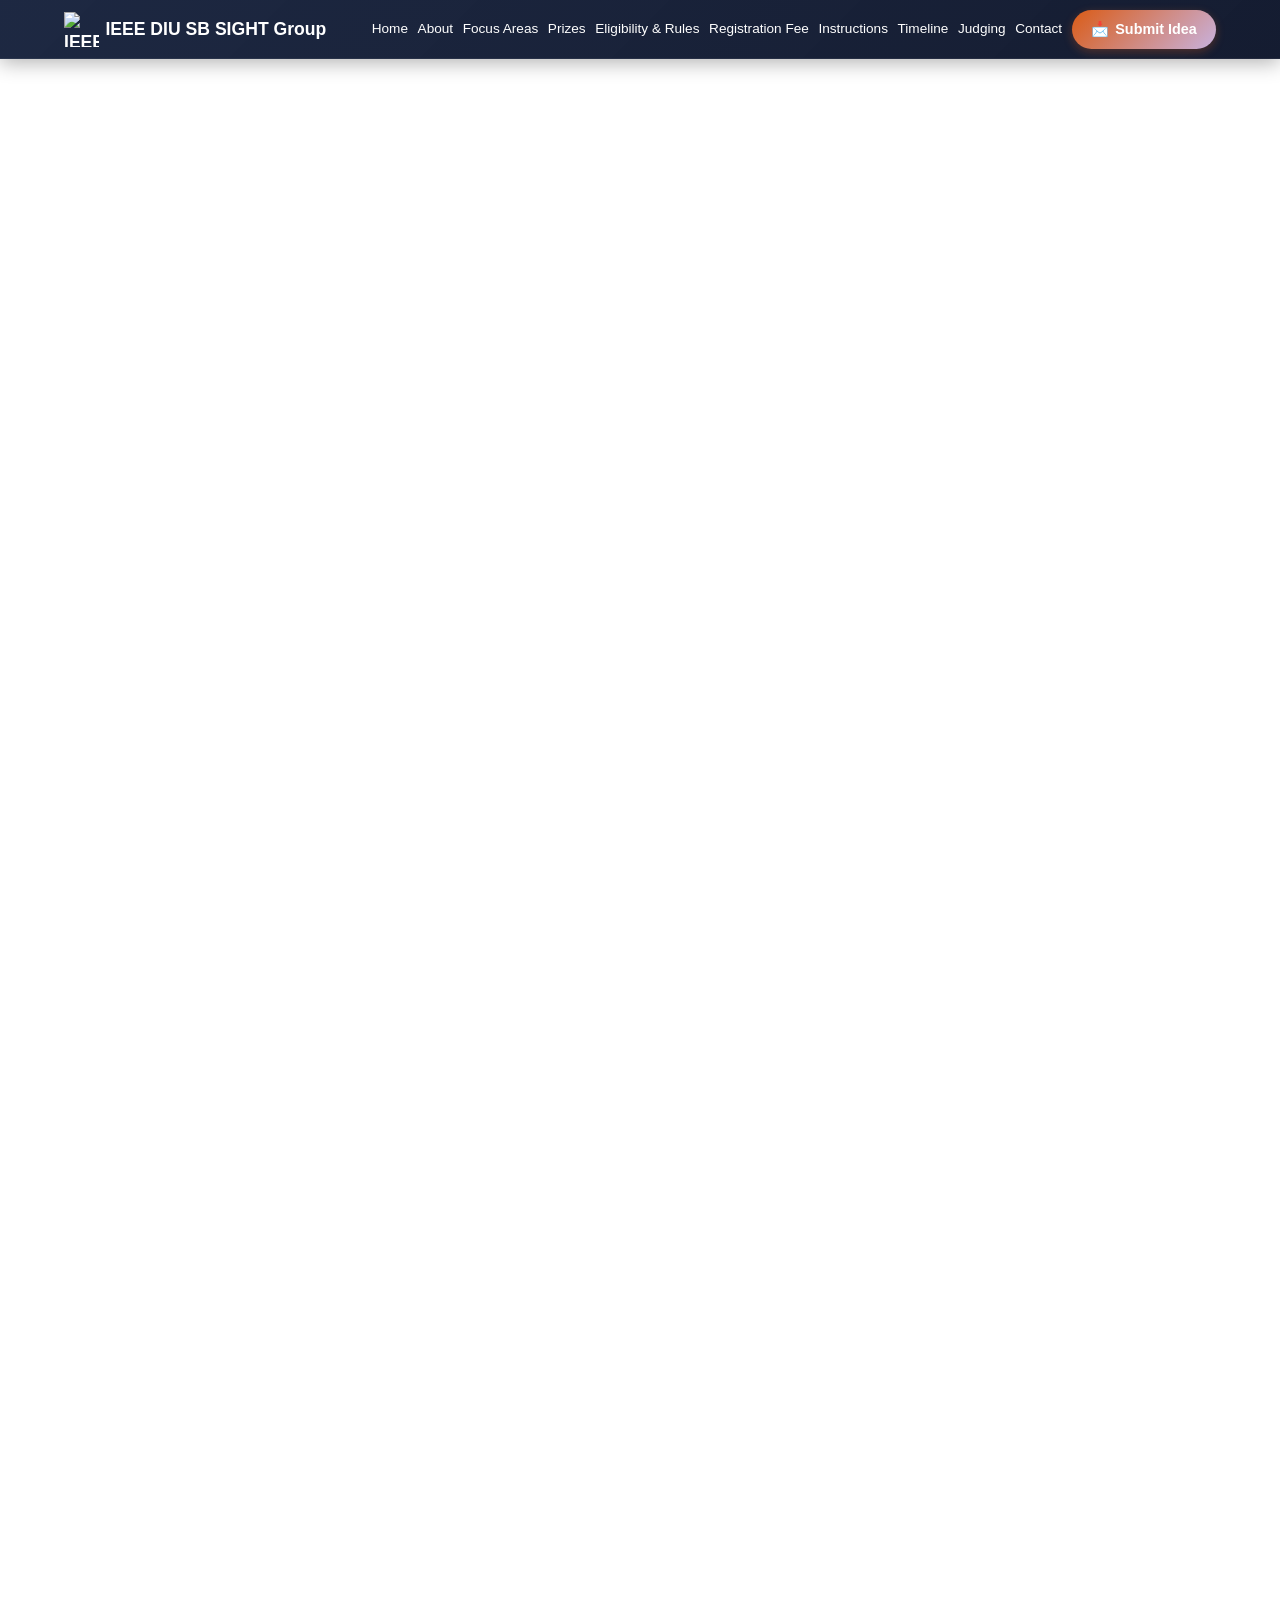
==== commit 7ad976c0: "Fix UTF-8 emoji encoding and add blue-themed event registration page" ====
--- a/index.html
+++ b/index.html
@@ -1,4 +1,4 @@
-﻿
+
 
 
 
@@ -115,9 +115,9 @@
     cursor: pointer;
 }
 
-/* Responsive *//* Mobile à¦ à¦¸à¦¬ transition speed à¦•à¦®à¦¾à¦¨à§‹ */
+/* Responsive *//* Mobile এ সব transition speed কমানো */
 @media (max-width: 768px) {
-    /* à¦¸à¦¬ element à¦à¦° à¦œà¦¨à§à¦¯ transition time à¦•à¦®à¦¾à¦¨à§‹ */
+    /* সব element এর জন্য transition time কমানো */
     *,
     *::before,
     *::after {
@@ -125,7 +125,7 @@
         animation-duration: 0.3s !important;
     }
     
-    /* Navigation à¦à¦° à¦œà¦¨à§à¦¯ à¦à¦•à¦Ÿà§ à¦¬à§‡à¦¶à¦¿ à¦°à¦¾à¦–à¦¾ */
+    /* Navigation এর জন্য একটু বেশি রাখা */
 
 
     
@@ -135,7 +135,7 @@
         transition-duration: 0.2s !important;
     }
     
-    /* Animation disable à¦•à¦°à¦¤à§‡ à¦šà¦¾à¦‡à¦²à§‡ */
+    /* Animation disable করতে চাইলে */
     .about-card,
     .focus-item,
     .eligibility-box,
@@ -460,7 +460,7 @@
         }
 
         .eligibility-section::before {
-            content: 'ðŸŒ¿';
+            content: '🌿';
             position: absolute;
             font-size: 15rem;
             opacity: 0.04;
@@ -584,7 +584,7 @@
         }
 
         .eligibility-box li::before {
-            content: 'âœ“';
+            content: '✓';
             display: inline-flex;
             align-items: center;
             justify-content: center;
@@ -991,10 +991,10 @@
 }
 .footer-logos {
     display: flex;
-    justify-content: center;   /* âœ”ï¸ center */
+    justify-content: center;   /* ✔️ center */
     align-items: center;
-    gap: 2rem;                 /* âœ”ï¸ controlled spacing */
-    flex-wrap: wrap;           /* âœ”ï¸ mobile responsive */
+    gap: 2rem;                 /* ✔️ controlled spacing */
+    flex-wrap: wrap;           /* ✔️ mobile responsive */
 }
 
 .footer-logo-item {
@@ -1002,7 +1002,7 @@
 }
 
 .footer-logo-item img {
-    height: 60px;              /* âœ”ï¸ same size logos */
+    height: 60px;              /* ✔️ same size logos */
     max-width: 100%;
     object-fit: contain;
 }
@@ -1440,7 +1440,7 @@
 }
 
 .note-content li::before {
-    content: 'âš ';
+    content: '⚠';
     display: inline-flex;
     align-items: center;
     justify-content: center;
@@ -2145,7 +2145,7 @@
 }
 
 .instructions-list li::before {
-    content: 'âœ“';
+    content: '✓';
     display: inline-flex;
     align-items: center;
     justify-content: center;
@@ -2395,7 +2395,7 @@
             <span>IEEE DIU SB SIGHT Group</span>
         </div>
 
-        <button class="mobile-menu-btn" onclick="toggleMenu()">â˜°</button>
+        <button class="mobile-menu-btn" onclick="toggleMenu()">☰</button>
         <ul id="navMenu">
             <li><a href="#home">Home</a></li>
             <li><a href="#about">About</a></li>
@@ -2424,7 +2424,7 @@
                           font-size: 0.9rem;
                           box-shadow: 0 3px 10px rgba(218, 91, 22, 0.3);
                           transition: all 0.3s ease;">
-                    <span>ðŸ“©</span> Submit Idea
+                    <span>📩</span> Submit Idea
                 </a>
             </li>
         </ul>
@@ -2433,15 +2433,15 @@
 
     <!-- <section id="home" class="hero">
         <div class="hero-content">
-            <h1>ðŸ’¡ Innovate for Huminity </h1>
+            <h1>💡 Innovate for Huminity </h1>
             <h2>IEEE DIU SIGHT Group Idea Pitching Contest</h2>
             <p>An initiative by DIU IEEE SIGHT Chapter to promote technology-driven solutions for social good</p>
             <div class="cta-buttons">
                 <a href="https://docs.google.com/forms/d/e/1FAIpQLSdxpyuwG-1xXZvAOjhu5vsXA3RXf1aC4VCeElslFavK6bjuNQ/viewform" target="_blank" class="btn btn-primary">
-                    <span>ðŸ“</span> Register Now
+                    <span>📝</span> Register Now
                 </a>
-                <!-- <a href="reg/" target="_blank" class="btn btn-secondary">
-                    <span>ðŸš€</span> Submit Your Idea
+                <!-- <a href="https://mehedi-hasan-soft-web-support.github.io/reg/" target="_blank" class="btn btn-secondary">
+                    <span>🚀</span> Submit Your Idea
                 </a>
             </div>
         </div> 
@@ -2449,7 +2449,7 @@
     
     <!-- <section id="home" class="hero">
     <div class="hero-content">
-        <h1>ðŸ’¡ Innovate for Huminity </h1>
+        <h1>💡 Innovate for Huminity </h1>
         <p style="color: #eff6ff;">IEEE DIU SIGHT Group Idea Pitching Contest</p2>
         <p>An initiative by DIU IEEE SIGHT Chapter to promote technology-driven solutions for social good</p>
         
@@ -2471,8 +2471,8 @@
             </div>
         </div>
         
-        <button class="slider-arrow prev" onclick="changeSlide(-1)">â®</button>
-        <button class="slider-arrow next" onclick="changeSlide(1)">â¯</button>
+        <button class="slider-arrow prev" onclick="changeSlide(-1)">❮</button>
+        <button class="slider-arrow next" onclick="changeSlide(1)">❯</button>
         
         <div class="slider-nav">
             <span class="slider-dot active" onclick="currentSlide(0)"></span>
@@ -2497,16 +2497,16 @@
     </div>
     
     <div class="hero-content">
-        <h1>ðŸ’¡ Innovate for Humanity</h1>
+        <h1>💡 Innovate for Humanity</h1>
         <p style="color: white; font-size: 2.2rem; font-weight: 300; margin-bottom: 1rem;">IEEE DIU SB SIGHT Group Presents Idea Competition</p>
         <p style="color: white;">An initiative by IEEE DIU SB SIGHT Group to promote technology-driven solutions for social good</p>
         <div class="cta-buttons">
             <!-- Registration Form Button -->
-            <a href="https://docs.google.com/forms/d/e/1FAIpQLSeB3wWLK5Gz1rtQd9VUvyz6odVFZy148_i9doEQ3BLX2lv7yA/viewform?usp=dialog" 
+            <a href="registration/" 
                target="_blank" 
                class="btn btn-primary"
                style="background: linear-gradient(135deg, #3b82f6 0%, #2670b8 100%);">
-                <span>ðŸ“</span> Register Now
+                <span>📝</span> Register Now
             </a>
 
             <!-- Submission Form Button -->
@@ -2514,7 +2514,7 @@
                target="_blank" 
                class="btn btn-primary"
                style="background: linear-gradient(135deg, #da5b16 0%, #c8b2de 100%); box-shadow: 0 5px 15px rgba(102, 126, 234, 0.3);">
-                <span>ðŸ“©</span> Submit Idea
+                <span>📩</span> Submit Idea
             </a>
         </div>
     </div>
@@ -2531,13 +2531,13 @@
             <p class="section-subtitle">Empowering students to create meaningful change through innovation</p>
             <div class="about-content">
                 <div class="about-card">
-                    <h3 >ðŸ¤ What is IEEE SB SIGHT Group?</h3>
+                    <h3 >🤝 What is IEEE SB SIGHT Group?</h3>
                     <p style="text-align: justify;">IEEE Special Interest Group on Humanitarian Technology (SIGHT) is a global network of IEEE volunteers dedicated to applying engineering knowledge and technological innovation to address real-world humanitarian and social challenges. SIGHT works closely with underserved communities, non-profit organizations, and local partners to co-create sustainable, ethical, and impactful solutions.
 
 The initiative focuses on improving quality of life by promoting community-driven development, empowering local stakeholders, and ensuring that technology is accessible, inclusive, and socially responsible. Through interdisciplinary collaboration, IEEE SIGHT encourages students and professionals to transform innovative ideas into practical solutions that create long-term positive change in society.</p>
                 </div>
                 <div class="about-card">
-                    <h3>ðŸ’­ Why This Competition?</h3>
+                    <h3>💭 Why This Competition?</h3>
                     <p style="text-align: justify;">We believe in empowering students to become innovators and changemakers who can create meaningful and lasting impact in society. This Competition is designed to provide a supportive platform where aspiring minds can explore, develop, and present technology-driven solutions to real-world social and humanitarian challenges.
 
 By encouraging creativity, critical thinking, and problem-solving, the Competition helps participants transform their ideas into actionable concepts. It also fosters collaboration, social responsibility, and innovation, inspiring students to use technology as a tool for positive change and sustainable development.</p>
@@ -2633,7 +2633,7 @@
             <div class="focus-areas-grid">
                 <div class="focus-area-card">
                     <div class="card-header">
-                        <div class="focus-icon">âš¡</div>
+                        <div class="focus-icon">⚡</div>
                         <div class="card-title-group">
                             <h3>Affordable and Clean Energy</h3>
                             <span class="sdg-label">SDG 7</span>
@@ -2644,7 +2644,7 @@
 
                 <div class="focus-area-card">
                     <div class="card-header">
-                        <div class="focus-icon">ðŸ¥</div>
+                        <div class="focus-icon">🏥</div>
                         <div class="card-title-group">
                             <h3>Health and Well-Being</h3>
                             <span class="sdg-label">SDG 3</span>
@@ -2655,7 +2655,7 @@
 
                 <div class="focus-area-card">
                     <div class="card-header">
-                        <div class="focus-icon">ðŸ“š</div>
+                        <div class="focus-icon">📚</div>
                         <div class="card-title-group">
                             <h3>Quality Education</h3>
                             <span class="sdg-label">SDG 4</span>
@@ -2666,7 +2666,7 @@
 
                 <div class="focus-area-card">
                     <div class="card-header">
-                        <div class="focus-icon">ðŸŒ</div>
+                        <div class="focus-icon">🌍</div>
                         <div class="card-title-group">
                             <h3>Climate Action and Environment</h3>
                             <span class="sdg-label">SDG 13</span>
@@ -2677,7 +2677,7 @@
 
                 <div class="focus-area-card">
                     <div class="card-header">
-                        <div class="focus-icon">ðŸ’§</div>
+                        <div class="focus-icon">💧</div>
                         <div class="card-title-group">
                             <h3>Water, Sanitation, and Hygiene (WaSH)</h3>
                             <span class="sdg-label">SDG 6</span>
@@ -2689,7 +2689,7 @@
 
             <!-- <div class="instructions-box">
                 <div class="instructions-header">
-                    <div class="instructions-icon">âš ï¸</div>
+                    <div class="instructions-icon">⚠️</div>
                     <h3>Important Instructions</h3>
                 </div>
                 <ul class="instructions-list">
@@ -2723,11 +2723,11 @@
 
      <section id="prizes" class="prizes-section">
         <div class="container">
-            <h2>ðŸŽ Prizes & Benefits</h2>
+            <h2>🎁 Prizes & Benefits</h2>
             <p class="section-subtitle">Rewards and recognition for outstanding innovations</p>
             <div class="prizes-grid">
                  <div class="prize-card">
-                    <div class="prize-icon">ðŸ†</div>
+                    <div class="prize-icon">🏆</div>
                     <h3>Winner </h3>
                     <h3>5000.00 BDT </h3>
 
@@ -2737,7 +2737,7 @@
 
 
                 <div class="prize-card">
-                    <div class="prize-icon">ðŸ¥ˆ</div>
+                    <div class="prize-icon">🥈</div>
                     <h3>1<sup>st</sup> Runner-up</h3>
                     <h3>3000.00 BDT </h3>
                     <p>Cash Prize &amp; Certificate</p>
@@ -2745,7 +2745,7 @@
 
 
                <div class="prize-card">
-                    <div class="prize-icon">ðŸ¥‰</div>
+                    <div class="prize-icon">🥉</div>
                     <h3>2<sup>nd</sup> Runner-up</h3>
 
                       
@@ -2754,17 +2754,17 @@
                 </div>
 
                 <div class="prize-card">
-                    <div class="prize-icon">ðŸ“œ</div>
+                    <div class="prize-icon">📜</div>
                     <h3>All Participants</h3>
                     <p>Participation Certificate</p>
                 </div>
                 <div class="prize-card">
-                    <div class="prize-icon">ðŸ¤</div>
+                    <div class="prize-icon">🤝</div>
                     <h3>Mentorship</h3>
                     <p>Guidance from IEEE professionals</p>
                 </div>
                 <div class="prize-card">
-                    <div class="prize-icon">ðŸŒ</div>
+                    <div class="prize-icon">🌐</div>
                     <h3>Networking</h3>
                     <p>Connect with industry experts</p>
                 </div>
@@ -2802,7 +2802,7 @@
             <div class="eligibility-container">
                 <div class="eligibility-box">
                     <div class="eligibility-header">
-                        <div class="eligibility-emoji">ðŸ‘¥</div>
+                        <div class="eligibility-emoji">👥</div>
                         <h3>Who Can Participate?</h3>
                     </div>
                     <!-- <ul>
@@ -2831,7 +2831,7 @@
 
                 <div class="eligibility-box">
                     <div class="eligibility-header">
-                        <div class="eligibility-emoji">âš–ï¸</div>
+                        <div class="eligibility-emoji">⚖️</div>
                         <h3>Important Rules</h3>
                     </div>
                     <ul>
@@ -2873,33 +2873,33 @@
             <p class="section-subtitle">Simple and affordable registration for all participants</p>
             <div class="fee-container">
                 <div class="fee-card ieee-member">
-                    <div class="fee-badge">ðŸŒŸ RECOMMENDED</div>
-                    <div class="fee-icon">ðŸŽ“</div>
+                    <div class="fee-badge">🌟 RECOMMENDED</div>
+                    <div class="fee-icon">🎓</div>
                     <h3>IEEE Member</h3>
                     <div class="fee-amount">FREE</div>
                     <p class="fee-description">For registered IEEE members with valid membership</p>
                     <ul class="fee-benefits">
-                        <li>âœ“ No registration fee</li>
-                        <li>âœ“ Full Competition access</li>
-                        <li>âœ“ All prizes & benefits</li>
-                        <li>âœ“ IEEE networking opportunities</li>
+                        <li>✓ No registration fee</li>
+                        <li>✓ Full Competition access</li>
+                        <li>✓ All prizes & benefits</li>
+                        <li>✓ IEEE networking opportunities</li>
                     </ul>
                     
                 </div>
                 <div class="fee-card non-member">
-                    <div class="fee-icon">ðŸ‘¨â€ðŸŽ“</div>
+                    <div class="fee-icon">👨‍🎓</div>
                     <h3>Non-IEEE Member</h3>
-                    <div class="fee-amount">à§³250</div>
+                    <div class="fee-amount">৳250</div>
                     <p class="fee-description">For non-IEEE members and general participants</p>
                     <ul class="fee-benefits">
-                        <li>âœ“ One-time registration fee</li>
-                        <li>âœ“ Full Competition access</li>
-                        <li>âœ“ All prizes & benefits</li>
-                        <li>âœ“ Participation certificate</li>
+                        <li>✓ One-time registration fee</li>
+                        <li>✓ Full Competition access</li>
+                        <li>✓ All prizes & benefits</li>
+                        <li>✓ Participation certificate</li>
                     </ul>
                     <p style="position: center;">Or</p>
                     <a href="https://www.ieee.org/membership/join/index.html" target="_blank" class="join-ieee-btn">
-                        ðŸŒŸ Join IEEE Today
+                        🌟 Join IEEE Today
                     </a>
                     <p class="join-note">Not an IEEE member? Join now and participate for FREE!</p>
                 </div>
@@ -2972,7 +2972,7 @@
                 <div class="instruction-step">
                     <div class="step-number">1</div>
                     <div class="step-content">
-                        <h3>ðŸ“ Complete Online Registration</h3>
+                        <h3>📝 Complete Online Registration</h3>
                         <p>Fill out the registration form with your team or individual details. You'll receive a confirmation email with further instructions and submission guidelines.</p>
                     </div>
                 </div>
@@ -2980,17 +2980,17 @@
                 <div class="instruction-step">
                     <div class="step-number">2</div>
                     <div class="step-content">
-                        <h3>ðŸ“Š Prepare Your Submission</h3>
+                        <h3>📊 Prepare Your Submission</h3>
                         <p>Create ONE of the following formats to present your idea:</p>
                         <div class="submission-options">
                             <div class="option-card">
-                                <div class="option-icon">ðŸ“½ï¸</div>
+                                <div class="option-icon">📽️</div>
                                 <h4>Presentation Slides</h4>
                                 <p>8-12 slides (PDF or PowerPoint)</p>
                             </div>
                             <div class="option-divider">OR</div>
                             <div class="option-card">
-                                <div class="option-icon">ðŸŽ¨</div>
+                                <div class="option-icon">🎨</div>
                                 <h4>Infographic Poster</h4>
                                 <p>Single page visual presentation</p>
                             </div>
@@ -3001,13 +3001,13 @@
                 <div class="instruction-step">
                     <div class="step-number">3</div>
                     <div class="step-content">
-                        <h3>ðŸŽ¥ Record Your Pitch Video</h3>
+                        <h3>🎥 Record Your Pitch Video</h3>
                         <p>Create a <strong>3-minute video</strong> presenting your slides or poster. No need for high production quality - a simple voice-over explaining your idea will work perfectly!</p>
                         <div class="video-tips">
-                            <div class="tip-item">âœ“ Keep it clear and concise</div>
-                            <div class="tip-item">âœ“ Speak confidently about your solution</div>
-                            <div class="tip-item">âœ“ Highlight the social impact</div>
-                            <div class="tip-item">âœ“ Stay within 3 minutes</div>
+                            <div class="tip-item">✓ Keep it clear and concise</div>
+                            <div class="tip-item">✓ Speak confidently about your solution</div>
+                            <div class="tip-item">✓ Highlight the social impact</div>
+                            <div class="tip-item">✓ Stay within 3 minutes</div>
                         </div>
                     </div>
                 </div>
@@ -3015,20 +3015,20 @@
                 <div class="instruction-step">
                     <div class="step-number">4</div>
                     <div class="step-content">
-                        <h3>â˜ï¸ Upload & Submit</h3>
+                        <h3>☁️ Upload & Submit</h3>
                         <p>Upload both your slides/poster and the recorded video to a Google Drive folder. Share the folder link with us using the submission form (provided after registration).</p>
                         <div class="upload-checklist">
-                            <div class="checklist-item">ðŸ“„ Presentation slides or poster</div>
-                            <div class="checklist-item">ðŸŽ¬ 3-minute pitch video</div>
-                            <div class="checklist-item">ðŸ”— Public sharing link enabled</div>
-                            <div class="checklist-item">âœ… Submission form completed</div>
+                            <div class="checklist-item">📄 Presentation slides or poster</div>
+                            <div class="checklist-item">🎬 3-minute pitch video</div>
+                            <div class="checklist-item">🔗 Public sharing link enabled</div>
+                            <div class="checklist-item">✅ Submission form completed</div>
                         </div>
                     </div>
                 </div>
         
 
             <div class="important-note">
-                <div class="note-icon">âš ï¸</div>
+                <div class="note-icon">⚠️</div>
                  
                 <div class="note-content">
                     <h4>Important Reminders</h4>
@@ -3205,9 +3205,9 @@
             <p class="section-subtitle">Follow our journey from registration to winner announcement</p>
             <div class="timeline-tree">
                 <div class="timeline-item">
-                    <div class="timeline-dot">ðŸš€</div>
+                    <div class="timeline-dot">🚀</div>
                     <div class="timeline-content">
-                        <h3>ðŸ“… Registration </h3>
+                        <h3>📅 Registration </h3>
                         <div class="timeline-date">Open: January 10, 2026</div>
                         
                         <p>Start your journey by registering your team or individual participation. The doors are now open for all aspiring innovators!</p>
@@ -3216,16 +3216,16 @@
                 </div>
 
                 <div class="timeline-item">
-                    <div class="timeline-dot">ðŸ“</div>
+                    <div class="timeline-dot">📝</div>
                     <div class="timeline-content">
-                        <h3>ðŸ“ Idea Submission Deadline</h3>
+                        <h3>📝 Idea Submission Deadline</h3>
                         <div class="timeline-date">January 31, 2026</div>
                         <p>Submit your complete idea proposal with all required details. Make sure to showcase your creativity and innovation!</p>
                     </div>
                 </div>
                 
    <div class="timeline-item">
-                    <div class="timeline-dot">ðŸ“</div>
+                    <div class="timeline-dot">📝</div>
                     <div class="timeline-content">
                          <h3>Result Announcement &amp; Award Ceremony </h3>
                         <div class="timeline-date"><b>(To be anounced)</b></div>
@@ -3258,23 +3258,23 @@
             <p class="section-subtitle">How we evaluate your innovative ideas</p>
             <div class="criteria-grid">
                 <div class="criteria-item">
-                    <div class="criteria-icon">ðŸ’¡</div>
+                    <div class="criteria-icon">💡</div>
                     <h3>Innovation & Creativity</h3>
                     <p>Originality and uniqueness of the idea</p>
                 </div>
                 <div class="criteria-item">
-                    <div class="criteria-icon">ðŸŒ</div>
+                    <div class="criteria-icon">🌍</div>
                     <h3>Social Impact & Feasibility</h3>
                     <p>Potential to create positive change </p>
                 </div>
                 
                 <div class="criteria-item">
-                    <div class="criteria-icon">ðŸ”¬</div>
+                    <div class="criteria-icon">🔬</div>
                     <h3>Technical Approach</h3>
                     <p>Soundness of technical methodology</p>
                 </div>
                 <div class="criteria-item">
-                    <div class="criteria-icon">ðŸŽ¯</div>
+                    <div class="criteria-icon">🎯</div>
                     <h3>Presentation Quality</h3>
                     <p>Clarity and effectiveness of pitch</p>
                 </div>
@@ -3294,11 +3294,11 @@
 
     <section id="contact">
         <div class="container">
-         <h2>ðŸ“ž Contact & FAQ</h2>
+         <h2>📞 Contact & FAQ</h2>
             <p class="section-subtitle">Get in touch with us or find answers to common questions</p>
             <div class="contact-info">
                 <div class="contact-card">
-    <div class="contact-icon">ðŸ“§</div>
+    <div class="contact-icon">📧</div>
     <h3>Email</h3>
     <p>
         <a href="mailto:ieeediusbsight@gmail.com" style="text-decoration: none; color: inherit;">
@@ -3308,7 +3308,7 @@
 </div>
 
                <div class="contact-card">
-    <div class="contact-icon">ðŸ“±</div>
+    <div class="contact-icon">📱</div>
     <h3>Phone</h3>
     <p>
         <a href="tel:+8801701801788" style="text-decoration: none; color: inherit;">
@@ -3325,7 +3325,7 @@
 
 
               <div class="contact-card">
-    <div class="contact-icon">ðŸ’¬</div>
+    <div class="contact-icon">💬</div>
     <h3>Facebook</h3>
     <p>
         <a href="https://www.facebook.com/profile.php?id=61582082533297" 
@@ -3338,7 +3338,7 @@
 
             </div>
    <!-- 
-            <h3 style="text-align: center; margin-top: 4rem; font-size: 2rem; color: #1a4a7a;">â“ Frequently Asked Questions</h3>
+            <h3 style="text-align: center; margin-top: 4rem; font-size: 2rem; color: #1a4a7a;">❓ Frequently Asked Questions</h3>
             <div class="faq-container">
                 <div class="faq-item" onclick="toggleFAQ(this)">
                     <div class="faq-question">
@@ -3413,7 +3413,7 @@
         </div>
         <div class="footer-divider"></div>
         <p style="font-size: 1.2rem; font-weight: bold; margin-top: 2rem;">&copy; 2026 DIU IEEE SB SIGHT Group. All rights reserved.</p>
-        <p style="margin-top: 1rem; opacity: 0.8;">Building a better tomorrow through technology and innovation ðŸš€</p>
+        <p style="margin-top: 1rem; opacity: 0.8;">Building a better tomorrow through technology and innovation 🚀</p>
         
         
            <div style="display: flex; flex-direction: column; align-items: center; justify-content: center; gap: 0.5rem; margin-top: 1.5rem;">
@@ -3635,8 +3635,8 @@
         const isMobile = window.innerWidth <= 768;
         
         if (isMobile) {
-            // Mobile à¦ à¦¸à¦¬ sections instantly visible
-            console.log('ðŸ“± Mobile detected - Animations disabled');
+            // Mobile এ সব sections instantly visible
+            console.log('📱 Mobile detected - Animations disabled');
             const sections = document.querySelectorAll('section');
             sections.forEach(section => {
                 section.style.opacity = '1';
@@ -3646,8 +3646,8 @@
             return;
         }
 
-        // Desktop à¦à¦° à¦œà¦¨à§à¦¯ animations
-        console.log('ðŸ’» Desktop detected - Animations enabled');
+        // Desktop এর জন্য animations
+        console.log('💻 Desktop detected - Animations enabled');
         
         if (!('IntersectionObserver' in window)) {
             const sections = document.querySelectorAll('section');
@@ -3882,39 +3882,39 @@
 // MAIN INITIALIZATION
 // ============================================
 document.addEventListener('DOMContentLoaded', function() {
-    console.log('ðŸš€ Initializing website modules...');
+    console.log('🚀 Initializing website modules...');
     
     try {
         ViewportModule.init();
-        console.log('âœ… Viewport module initialized');
+        console.log('✅ Viewport module initialized');
         
         NavigationModule.init();
-        console.log('âœ… Navigation module initialized');
+        console.log('✅ Navigation module initialized');
         
         FAQModule.init();
-        console.log('âœ… FAQ module initialized');
+        console.log('✅ FAQ module initialized');
         
         AnimationModule.init();
-        console.log('âœ… Animation module initialized');
+        console.log('✅ Animation module initialized');
         
         ScrollModule.init();
-        console.log('âœ… Scroll module initialized');
+        console.log('✅ Scroll module initialized');
         
         PerformanceModule.init();
-        console.log('âœ… Performance module initialized');
+        console.log('✅ Performance module initialized');
         
         SliderModule.init();
-        console.log('âœ… Slider module initialized');
+        console.log('✅ Slider module initialized');
         
-        console.log('âœ… All modules initialized successfully');
+        console.log('✅ All modules initialized successfully');
     } catch (error) {
-        console.error('âŒ Error initializing modules:', error);
+        console.error('❌ Error initializing modules:', error);
     }
 });
 
 window.addEventListener('load', function() {
     document.documentElement.style.scrollBehavior = 'smooth';
-    console.log('âœ… Page fully loaded');
+    console.log('✅ Page fully loaded');
 });
 
 document.addEventListener('click', function(e) {
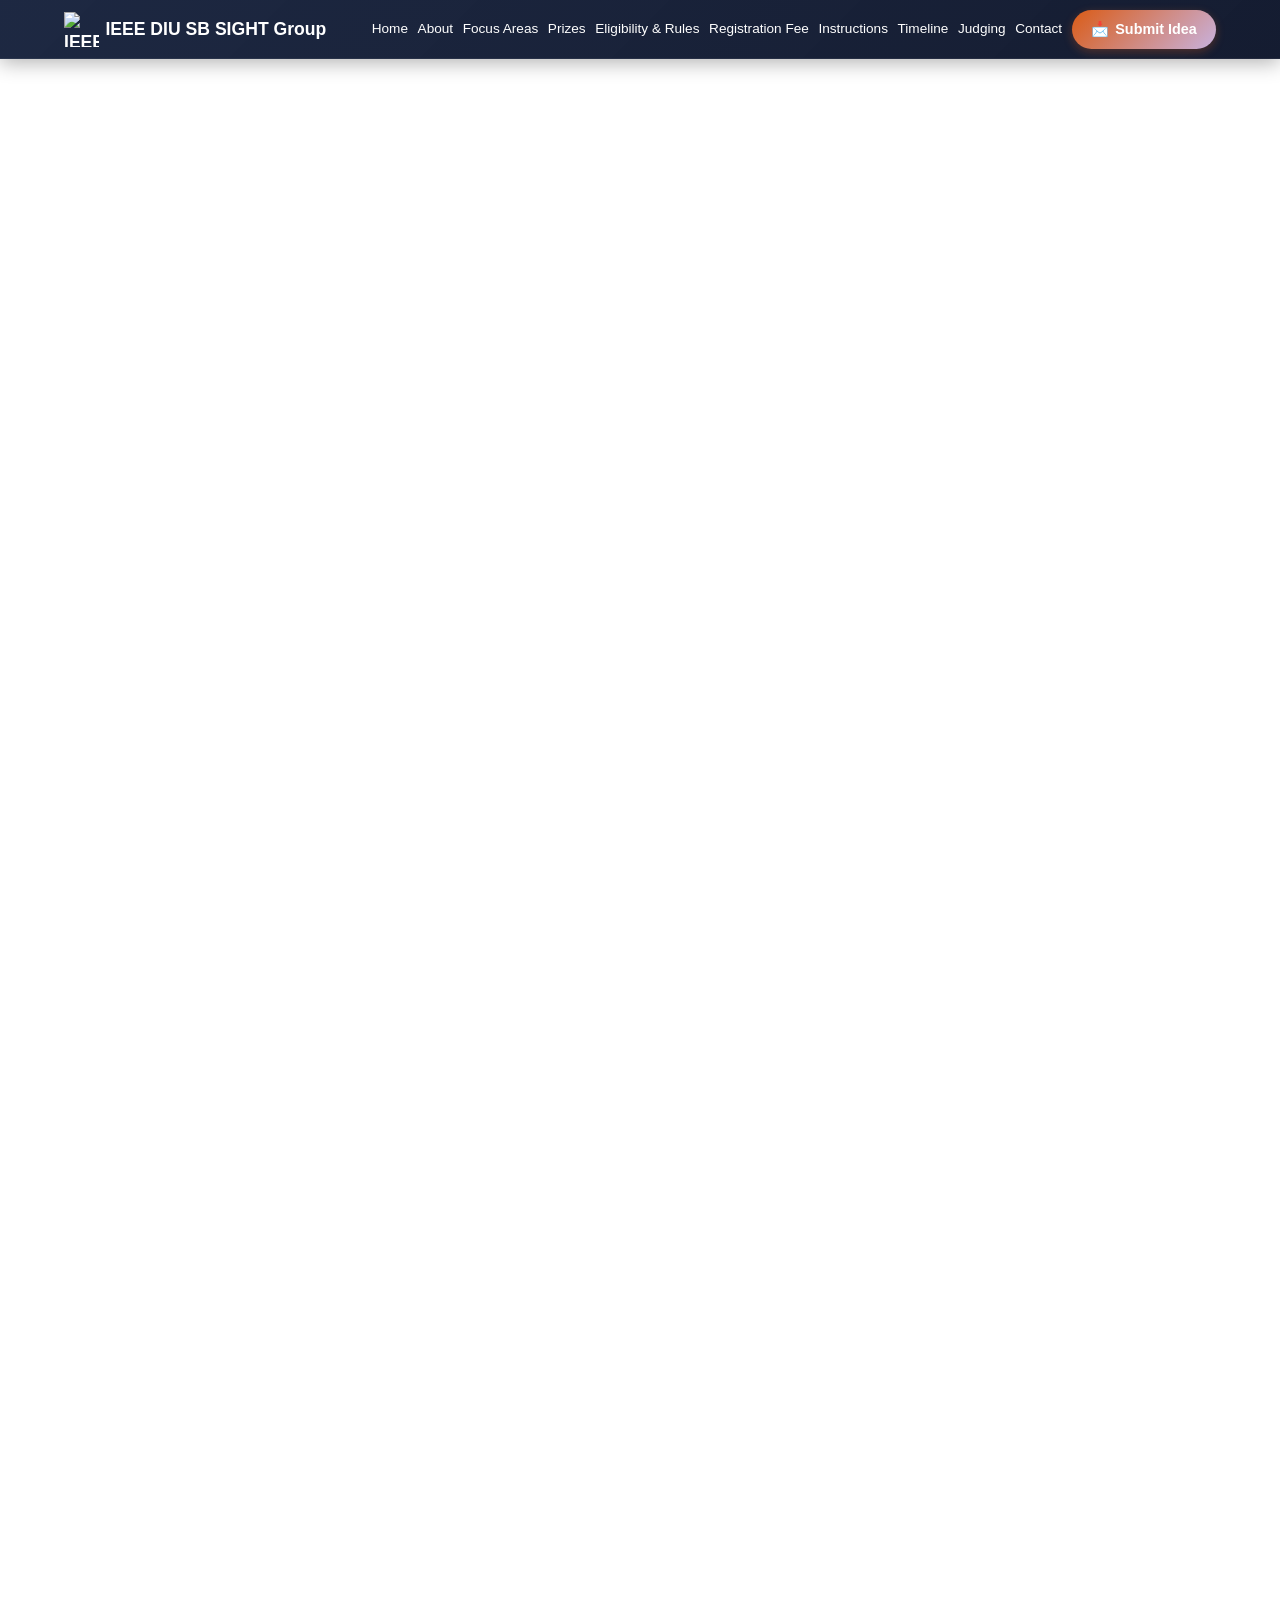
==== commit d7f12da4: "Fix emoji static state with hover animation, remove branch lines, restore original font, center Inno" ====
--- a/index.html
+++ b/index.html
@@ -1,4 +1,4 @@
-
+﻿
 
 
 
@@ -222,8 +222,6 @@
 
         .hero h1 {
             font-size: 3.5rem;
-            font-family: 'Playfair Display', Georgia, serif;
-            letter-spacing: -0.02em;
             margin-bottom: 1rem;
             animation: fadeInUp 1s;
             text-shadow: 0 2px 20px rgba(0,0,0,0.3), 0 0 60px rgba(59,130,246,0.15);
@@ -231,8 +229,6 @@
 
         .hero h2 {
             font-size: 2.2rem;
-            font-family: 'Playfair Display', Georgia, serif;
-            letter-spacing: -0.01em;
             margin-bottom: 1rem;
             animation: fadeInUp 1.2s;
             font-weight: 300;
@@ -268,8 +264,6 @@
             align-items: center;
             gap: 0.5rem;
             font-weight: 600;
-            letter-spacing: 0.02em;
-            text-transform: uppercase;
             font-size: 0.95rem;
         }
 
@@ -305,8 +299,6 @@
 
         section h2 {
             font-size: 3rem;
-            font-family: 'Playfair Display', Georgia, serif;
-            letter-spacing: -0.02em;
             font-weight: 700;
             margin-bottom: 1rem;
             text-align: center;
@@ -440,7 +432,7 @@
         .focus-icon {
             font-size: 4rem;
             margin-bottom: 1rem;
-            animation: float 3s ease-in-out infinite;
+            transition: transform 0.3s ease;
             position: relative;
             z-index: 1;
         }
@@ -539,7 +531,7 @@
 
         .eligibility-emoji {
             font-size: 4rem;
-            animation: bounce 2s ease-in-out infinite;
+            transition: transform 0.3s ease;
         }
 
         .eligibility-box h3 {
@@ -647,8 +639,7 @@
             text-align: right;
         }
 
-        border: 1px solid rgba(255,255,255,0.6);
-            backdrop-filter: blur(10px);
+        
             .timeline-content {
             padding: 2rem;
             background: rgba(255,255,255,0.9);
@@ -658,25 +649,35 @@
             transition: all 0.4s cubic-bezier(0.175, 0.885, 0.32, 1.275);
         }
 
-        /* Branch lines */
-        .timeline-content::before {
-            content: '';
-            position: absolute;
-            top: 30px;
-            width: 50px;
-            height: 3px;
-            background: linear-gradient(90deg, #3b82f6, #2670b8);
-        }
-
-        .timeline-item:nth-child(odd) .timeline-content::before {
-            left: -50px;
-        }
-
-        .timeline-item:nth-child(even) .timeline-content::before {
-            right: -50px;
-        }
-
-        .timeline-content:hover {
+        
+
+        
+        /* Icon / Emoji Hover Animations */
+        .focus-item:hover .focus-icon, .focus-icon:hover {
+            animation: float 2s ease-in-out infinite;
+        }
+        .criteria-item:hover .criteria-icon, .criteria-icon:hover {
+            animation: float 2s ease-in-out infinite;
+        }
+        .contact-card:hover .contact-icon, .contact-icon:hover {
+            animation: float 2s ease-in-out infinite;
+        }
+        .prize-card:hover .prize-icon, .prize-icon:hover {
+            animation: bounce 1.5s ease-in-out infinite;
+        }
+        .fee-card:hover .fee-icon, .fee-icon:hover {
+            animation: bounce 1.5s ease-in-out infinite;
+        }
+        .eligibility-box:hover .eligibility-emoji, .eligibility-emoji:hover {
+            animation: bounce 1.5s ease-in-out infinite;
+        }
+        .timeline-item:hover .timeline-dot, .timeline-dot:hover {
+            animation: dotPulse 1.5s ease-in-out infinite;
+        }
+        .instruction-step:hover .step-number, .step-number:hover {
+            animation: pulse 1.5s ease-in-out infinite;
+        }
+.timeline-content:hover {
             transform: scale(1.05);
             box-shadow: 0 20px 40px rgba(59, 130, 246, 0.25);
         }
@@ -698,7 +699,7 @@
             justify-content: center;
             font-size: 1.5rem;
             z-index: 2;
-            animation: dotPulse 2s ease-in-out infinite;
+            transition: transform 0.3s ease;
         }
 
         @keyframes dotPulse {
@@ -787,7 +788,7 @@
         .criteria-icon {
             font-size: 4rem;
             margin-bottom: 1rem;
-            animation: float 3s ease-in-out infinite;
+            transition: transform 0.3s ease;
             position: relative;
             z-index: 1;
         }
@@ -855,7 +856,7 @@
         .prize-icon {
             font-size: 4rem;
             margin-bottom: 1rem;
-            animation: bounce 2s ease-in-out infinite;
+            transition: transform 0.3s ease;
         }
 
         .prize-card h3 {
@@ -899,7 +900,7 @@
         .contact-icon {
             font-size: 3rem;
             margin-bottom: 1rem;
-            animation: float 3s ease-in-out infinite;
+            transition: transform 0.3s ease;
         }
 
         .contact-card h3 {
@@ -1176,10 +1177,7 @@
                 left: 30px;
             }
 
-            .timeline-content::before {
-                left: -50px !important;
-                right: auto !important;
-            }
+            
         }
 
         /* Instructions Section - Enhanced */
@@ -1230,7 +1228,7 @@
     box-shadow: 0 4px 12px rgba(59, 130, 246, 0.4);
     position: relative;
     z-index: 2;
-    animation: pulse 2s ease-in-out infinite;
+    transition: transform 0.3s ease;
 }
 
 .step-content {
@@ -1590,7 +1588,7 @@
 .fee-icon {
     font-size: 3rem;
     margin-bottom: 0.8rem;
-    animation: bounce 2s ease-in-out infinite;
+    transition: transform 0.3s ease;
 }
 
 .fee-card h3 {
@@ -1661,7 +1659,7 @@
 
 .note-icon-inline {
     font-size: 1.3rem;
-    animation: pulse 2s ease-in-out infinite;
+    transition: transform 0.3s ease;
 }
 
 .fee-note-list {
@@ -1774,8 +1772,6 @@
 }
 .hero h1 {
     font-size: 3.5rem;
-            font-family: 'Playfair Display', Georgia, serif;
-            letter-spacing: -0.02em;
     margin-bottom: 1rem;
     animation: fadeInUp 1s;
     text-shadow: 0 2px 20px rgba(0,0,0,0.3), 0 0 60px rgba(59,130,246,0.15);
@@ -1783,8 +1779,6 @@
 
 .hero h2 {
     font-size: 2.2rem;
-            font-family: 'Playfair Display', Georgia, serif;
-            letter-spacing: -0.01em;
     margin-bottom: 1rem;
     animation: fadeInUp 1.2s;
     font-weight: 300;
@@ -2051,7 +2045,7 @@
 
 .focus-icon {
     font-size: 3rem;
-    animation: float 3s ease-in-out infinite;
+    transition: transform 0.3s ease;
     position: relative;
     z-index: 1;
 }
@@ -2433,14 +2427,14 @@
 
     <!-- <section id="home" class="hero">
         <div class="hero-content">
-            <h1>💡 Innovate for Huminity </h1>
+            <h1 style="text-align: center;">Innovate for Humanity</h1>
             <h2>IEEE DIU SIGHT Group Idea Pitching Contest</h2>
             <p>An initiative by DIU IEEE SIGHT Chapter to promote technology-driven solutions for social good</p>
             <div class="cta-buttons">
                 <a href="https://docs.google.com/forms/d/e/1FAIpQLSdxpyuwG-1xXZvAOjhu5vsXA3RXf1aC4VCeElslFavK6bjuNQ/viewform" target="_blank" class="btn btn-primary">
                     <span>📝</span> Register Now
                 </a>
-                <!-- <a href="https://mehedi-hasan-soft-web-support.github.io/reg/" target="_blank" class="btn btn-secondary">
+                <!-- <a href="reg/" target="_blank" class="btn btn-secondary">
                     <span>🚀</span> Submit Your Idea
                 </a>
             </div>
@@ -2449,7 +2443,7 @@
     
     <!-- <section id="home" class="hero">
     <div class="hero-content">
-        <h1>💡 Innovate for Huminity </h1>
+        <h1 style="text-align: center;">Innovate for Humanity</h1>
         <p style="color: #eff6ff;">IEEE DIU SIGHT Group Idea Pitching Contest</p2>
         <p>An initiative by DIU IEEE SIGHT Chapter to promote technology-driven solutions for social good</p>
         
@@ -2497,7 +2491,7 @@
     </div>
     
     <div class="hero-content">
-        <h1>💡 Innovate for Humanity</h1>
+        <h1 style="text-align: center;">Innovate for Humanity</h1>
         <p style="color: white; font-size: 2.2rem; font-weight: 300; margin-bottom: 1rem;">IEEE DIU SB SIGHT Group Presents Idea Competition</p>
         <p style="color: white;">An initiative by IEEE DIU SB SIGHT Group to promote technology-driven solutions for social good</p>
         <div class="cta-buttons">
@@ -3416,41 +3410,22 @@
         <p style="margin-top: 1rem; opacity: 0.8;">Building a better tomorrow through technology and innovation 🚀</p>
         
         
-           <div style="display: flex; flex-direction: column; align-items: center; justify-content: center; gap: 0.5rem; margin-top: 1.5rem;">
-    <span style="opacity: 0.85; font-size: 0.95rem; text-transform: uppercase; letter-spacing: 1px;">
+           <div style="display: flex; flex-direction: column; align-items: center; justify-content: center; gap: 0.4rem; margin-top: 1.5rem; font-family: inherit;">
+    <span style="opacity: 0.85; font-size: 0.95rem;">
         Developed by
     </span>
-    <span style="font-size: 1.15rem; font-weight: 700; color: #60a5fa;">
+    <a href="https://sites.google.com/view/mehedihasan497/home" target="_blank" 
+       style="opacity: 0.85; font-size: 0.95rem; color: white; text-decoration: none; font-weight: normal; transition: opacity 0.3s, color 0.3s;"
+       onmouseover="this.style.opacity='1'; this.style.color='#93c5fd';" 
+       onmouseout="this.style.opacity='0.85'; this.style.color='white';">
         Md. Mehedi Hasan
-    </span>
-    <span style="font-size: 1.15rem; font-weight: 700; color: #93c5fd;">
+    </a>
+    <a href="https://ea-arnob-07.github.io/Arnob-Portfolio/" target="_blank" 
+       style="opacity: 0.85; font-size: 0.95rem; color: white; text-decoration: none; font-weight: normal; transition: opacity 0.3s, color 0.3s;"
+       onmouseover="this.style.opacity='1'; this.style.color='#93c5fd';" 
+       onmouseout="this.style.opacity='0.85'; this.style.color='white';">
         Estiuk Arafat Arnob
-    </span>
-
-    <div style="display: flex; justify-content: center; align-items: center; gap: 0.8rem; margin-top: 0.4rem; flex-wrap: wrap;">
-        <!-- Facebook Link -->
-        <a href="https://www.facebook.com" target="_blank" title="Facebook"
-           style="color: white; text-decoration: none; display: inline-flex; align-items: center; justify-content: center; gap: 0.4rem; 
-                  background: rgba(96, 165, 250, 0.2); padding: 0.4rem 1rem; border-radius: 20px; font-size: 0.9rem;
-                  border: 1px solid rgba(96, 165, 250, 0.3); transition: all 0.3s ease;">
-            <svg width="18" height="18" viewBox="0 0 24 24" fill="currentColor" style="vertical-align: middle;">
-                <path d="M24 12.073c0-6.627-5.373-12-12-12s-12 5.373-12 12c0 5.99 4.388 10.954 10.125 11.854v-8.385H7.078v-3.47h3.047V9.43c0-3.007 1.792-4.669 4.533-4.669 1.312 0 2.686.235 2.686.235v2.953H15.83c-1.491 0-1.956.925-1.956 1.874v2.25h3.328l-.532 3.47h-2.796v8.385C19.612 23.027 24 18.062 24 12.073z"/>
-            </svg>
-            <span>Facebook</span>
-        </a>
-
-        <!-- Portfolio Link -->
-        <a href="https://github.com/ea-arnob-07" target="_blank" title="Portfolio"
-           style="color: white; text-decoration: none; display: inline-flex; align-items: center; justify-content: center; gap: 0.4rem; 
-                  background: rgba(96, 165, 250, 0.2); padding: 0.4rem 1rem; border-radius: 20px; font-size: 0.9rem;
-                  border: 1px solid rgba(96, 165, 250, 0.3); transition: all 0.3s ease;">
-            <svg width="18" height="18" viewBox="0 0 24 24" fill="none" stroke="currentColor" stroke-width="2" stroke-linecap="round" stroke-linejoin="round" style="vertical-align: middle;">
-                <rect x="2" y="7" width="20" height="14" rx="2" ry="2"></rect>
-                <path d="M16 21V5a2 2 0 0 0-2-2h-4a2 2 0 0 0-2 2v16"></path>
-            </svg>
-            <span>Portfolio</span>
-        </a>
-    </div>
+    </a>
 </div>
 
         </div>
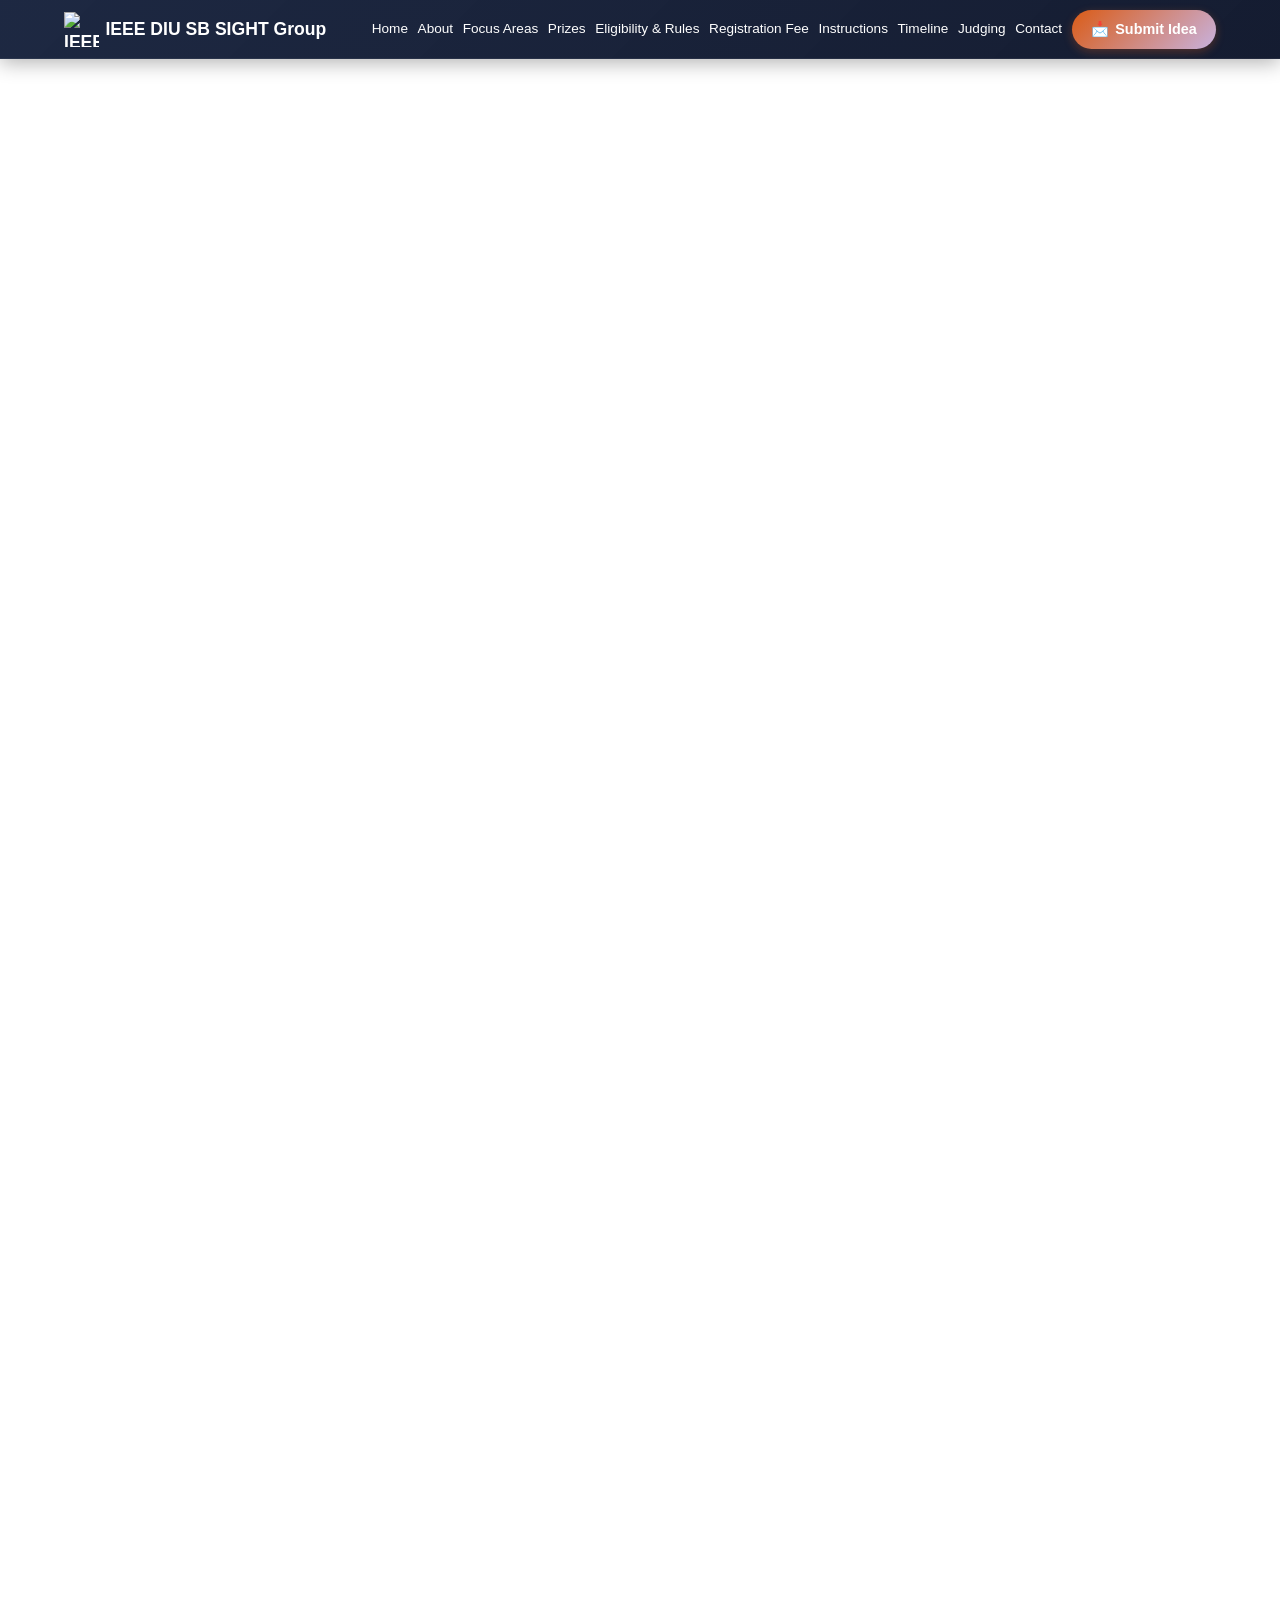
==== commit df9e14ea: "Professional footer credits, refined emoji placements and timeline alignment" ====
--- a/index.html
+++ b/index.html
@@ -631,22 +631,23 @@
 
         /* Alternating sides */
         .timeline-item:nth-child(odd) .timeline-content {
-            margin-left: calc(50% + 60px);
+            margin-left: calc(50% + 45px);
+            text-align: left;
         }
 
         .timeline-item:nth-child(even) .timeline-content {
-            margin-right: calc(50% + 60px);
+            margin-right: calc(50% + 45px);
             text-align: right;
         }
 
-        
-            .timeline-content {
-            padding: 2rem;
-            background: rgba(255,255,255,0.9);
-            border-radius: 20px;
-            box-shadow: 0 1px 1px rgba(0,0,0,0.04), 0 4px 8px rgba(0,0,0,0.04), 0 16px 32px rgba(0,0,0,0.06);
+        .timeline-content {
+            padding: 1.8rem 2rem;
+            background: #ffffff;
+            border-radius: 18px;
+            box-shadow: 0 10px 30px rgba(18, 43, 85, 0.08);
+            border: 1px solid rgba(96, 165, 250, 0.18);
             position: relative;
-            transition: all 0.4s cubic-bezier(0.175, 0.885, 0.32, 1.275);
+            transition: all 0.35s ease;
         }
 
         
@@ -2525,13 +2526,13 @@
             <p class="section-subtitle">Empowering students to create meaningful change through innovation</p>
             <div class="about-content">
                 <div class="about-card">
-                    <h3 >🤝 What is IEEE SB SIGHT Group?</h3>
+                    <h3><span style="display:inline-flex; align-items:center; justify-content:center; width:34px; height:34px; background:rgba(59,130,246,0.12); border-radius:8px; font-size:1.15rem; flex-shrink:0;">🤝</span> What is IEEE SB SIGHT Group?</h3>
                     <p style="text-align: justify;">IEEE Special Interest Group on Humanitarian Technology (SIGHT) is a global network of IEEE volunteers dedicated to applying engineering knowledge and technological innovation to address real-world humanitarian and social challenges. SIGHT works closely with underserved communities, non-profit organizations, and local partners to co-create sustainable, ethical, and impactful solutions.
 
 The initiative focuses on improving quality of life by promoting community-driven development, empowering local stakeholders, and ensuring that technology is accessible, inclusive, and socially responsible. Through interdisciplinary collaboration, IEEE SIGHT encourages students and professionals to transform innovative ideas into practical solutions that create long-term positive change in society.</p>
                 </div>
                 <div class="about-card">
-                    <h3>💭 Why This Competition?</h3>
+                    <h3><span style="display:inline-flex; align-items:center; justify-content:center; width:34px; height:34px; background:rgba(59,130,246,0.12); border-radius:8px; font-size:1.15rem; flex-shrink:0;">💡</span> Why This Competition?</h3>
                     <p style="text-align: justify;">We believe in empowering students to become innovators and changemakers who can create meaningful and lasting impact in society. This Competition is designed to provide a supportive platform where aspiring minds can explore, develop, and present technology-driven solutions to real-world social and humanitarian challenges.
 
 By encouraging creativity, critical thinking, and problem-solving, the Competition helps participants transform their ideas into actionable concepts. It also fosters collaboration, social responsibility, and innovation, inspiring students to use technology as a tool for positive change and sustainable development.</p>
@@ -2717,7 +2718,7 @@
 
      <section id="prizes" class="prizes-section">
         <div class="container">
-            <h2>🎁 Prizes & Benefits</h2>
+            <h2>Prizes &amp; Benefits</h2>
             <p class="section-subtitle">Rewards and recognition for outstanding innovations</p>
             <div class="prizes-grid">
                  <div class="prize-card">
@@ -3201,28 +3202,27 @@
                 <div class="timeline-item">
                     <div class="timeline-dot">🚀</div>
                     <div class="timeline-content">
-                        <h3>📅 Registration </h3>
-                        <div class="timeline-date">Open: January 10, 2026</div>
-                        
+                        <h3><span style="display:inline-flex; align-items:center; justify-content:center; width:30px; height:30px; background:rgba(59,130,246,0.12); border-radius:6px; font-size:1.1rem; flex-shrink:0;">📅</span> Registration Phase</h3>
+                        <div class="timeline-date" style="color: #2563eb; font-weight: 600; margin: 0.4rem 0;">Open: January 10, 2026</div>
                         <p>Start your journey by registering your team or individual participation. The doors are now open for all aspiring innovators!</p>
-                   <div class="timeline-date">Close: January 28, 2026</div>
+                        <div class="timeline-date" style="color: #dc2626; font-weight: 600; margin-top: 0.5rem;">Deadline: January 28, 2026</div>
                     </div>
                 </div>
 
                 <div class="timeline-item">
-                    <div class="timeline-dot">📝</div>
+                    <div class="timeline-dot">💡</div>
                     <div class="timeline-content">
-                        <h3>📝 Idea Submission Deadline</h3>
-                        <div class="timeline-date">January 31, 2026</div>
+                        <h3><span style="display:inline-flex; align-items:center; justify-content:center; width:30px; height:30px; background:rgba(59,130,246,0.12); border-radius:6px; font-size:1.1rem; flex-shrink:0;">📄</span> Idea Submission Deadline</h3>
+                        <div class="timeline-date" style="color: #2563eb; font-weight: 600; margin: 0.4rem 0;">January 31, 2026</div>
                         <p>Submit your complete idea proposal with all required details. Make sure to showcase your creativity and innovation!</p>
                     </div>
                 </div>
                 
-   <div class="timeline-item">
-                    <div class="timeline-dot">📝</div>
+                <div class="timeline-item">
+                    <div class="timeline-dot">🏆</div>
                     <div class="timeline-content">
-                         <h3>Result Announcement &amp; Award Ceremony </h3>
-                        <div class="timeline-date"><b>(To be anounced)</b></div>
+                        <h3><span style="display:inline-flex; align-items:center; justify-content:center; width:30px; height:30px; background:rgba(59,130,246,0.12); border-radius:6px; font-size:1.1rem; flex-shrink:0;">🎉</span> Result &amp; Award Ceremony</h3>
+                        <div class="timeline-date" style="color: #2563eb; font-weight: 600; margin: 0.4rem 0;">(To be announced)</div>
                         <p>Winners will be announced and awarded. Celebrate your achievements with us!</p>
                     </div>
                 </div>
@@ -3288,7 +3288,7 @@
 
     <section id="contact">
         <div class="container">
-         <h2>📞 Contact & FAQ</h2>
+         <h2>Contact &amp; FAQ</h2>
             <p class="section-subtitle">Get in touch with us or find answers to common questions</p>
             <div class="contact-info">
                 <div class="contact-card">
@@ -3410,23 +3410,26 @@
         <p style="margin-top: 1rem; opacity: 0.8;">Building a better tomorrow through technology and innovation 🚀</p>
         
         
-           <div style="display: flex; flex-direction: column; align-items: center; justify-content: center; gap: 0.4rem; margin-top: 1.5rem; font-family: inherit;">
-    <span style="opacity: 0.85; font-size: 0.95rem;">
-        Developed by
-    </span>
-    <a href="https://sites.google.com/view/mehedihasan497/home" target="_blank" 
-       style="opacity: 0.85; font-size: 0.95rem; color: white; text-decoration: none; font-weight: normal; transition: opacity 0.3s, color 0.3s;"
-       onmouseover="this.style.opacity='1'; this.style.color='#93c5fd';" 
-       onmouseout="this.style.opacity='0.85'; this.style.color='white';">
-        Md. Mehedi Hasan
-    </a>
-    <a href="https://ea-arnob-07.github.io/Arnob-Portfolio/" target="_blank" 
-       style="opacity: 0.85; font-size: 0.95rem; color: white; text-decoration: none; font-weight: normal; transition: opacity 0.3s, color 0.3s;"
-       onmouseover="this.style.opacity='1'; this.style.color='#93c5fd';" 
-       onmouseout="this.style.opacity='0.85'; this.style.color='white';">
-        Estiuk Arafat Arnob
-    </a>
-</div>
+        <div style="display: flex; flex-direction: column; align-items: center; justify-content: center; gap: 0.4rem; margin-top: 2rem; padding-top: 1.5rem; border-top: 1px solid rgba(255, 255, 255, 0.1);">
+            <div style="display: flex; align-items: center; justify-content: center; gap: 0.5rem; flex-wrap: wrap; font-size: 0.95rem; color: rgba(255, 255, 255, 0.85); font-weight: 400;">
+                <span style="letter-spacing: 0.5px;">Developed with</span>
+                <span style="color: #60a5fa; font-size: 1rem; line-height: 1;">&hearts;</span>
+                <span style="letter-spacing: 0.5px;">by</span>
+                <a href="https://sites.google.com/view/mehedihasan497/home" target="_blank" 
+                   style="color: #93c5fd; text-decoration: none; font-weight: 500; transition: all 0.25s ease; border-bottom: 1px dotted rgba(147, 197, 253, 0.4); padding-bottom: 1px;"
+                   onmouseover="this.style.color='#ffffff'; this.style.borderBottomColor='#ffffff';" 
+                   onmouseout="this.style.color='#93c5fd'; this.style.borderBottomColor='rgba(147, 197, 253, 0.4)';">
+                    Md. Mehedi Hasan
+                </a>
+                <span style="color: rgba(255, 255, 255, 0.5);">&amp;</span>
+                <a href="https://ea-arnob-07.github.io/Arnob-Portfolio/" target="_blank" 
+                   style="color: #93c5fd; text-decoration: none; font-weight: 500; transition: all 0.25s ease; border-bottom: 1px dotted rgba(147, 197, 253, 0.4); padding-bottom: 1px;"
+                   onmouseover="this.style.color='#ffffff'; this.style.borderBottomColor='#ffffff';" 
+                   onmouseout="this.style.color='#93c5fd'; this.style.borderBottomColor='rgba(147, 197, 253, 0.4)';">
+                    Estiuk Arafat Arnob
+                </a>
+            </div>
+        </div>
 
         </div>
     </div>
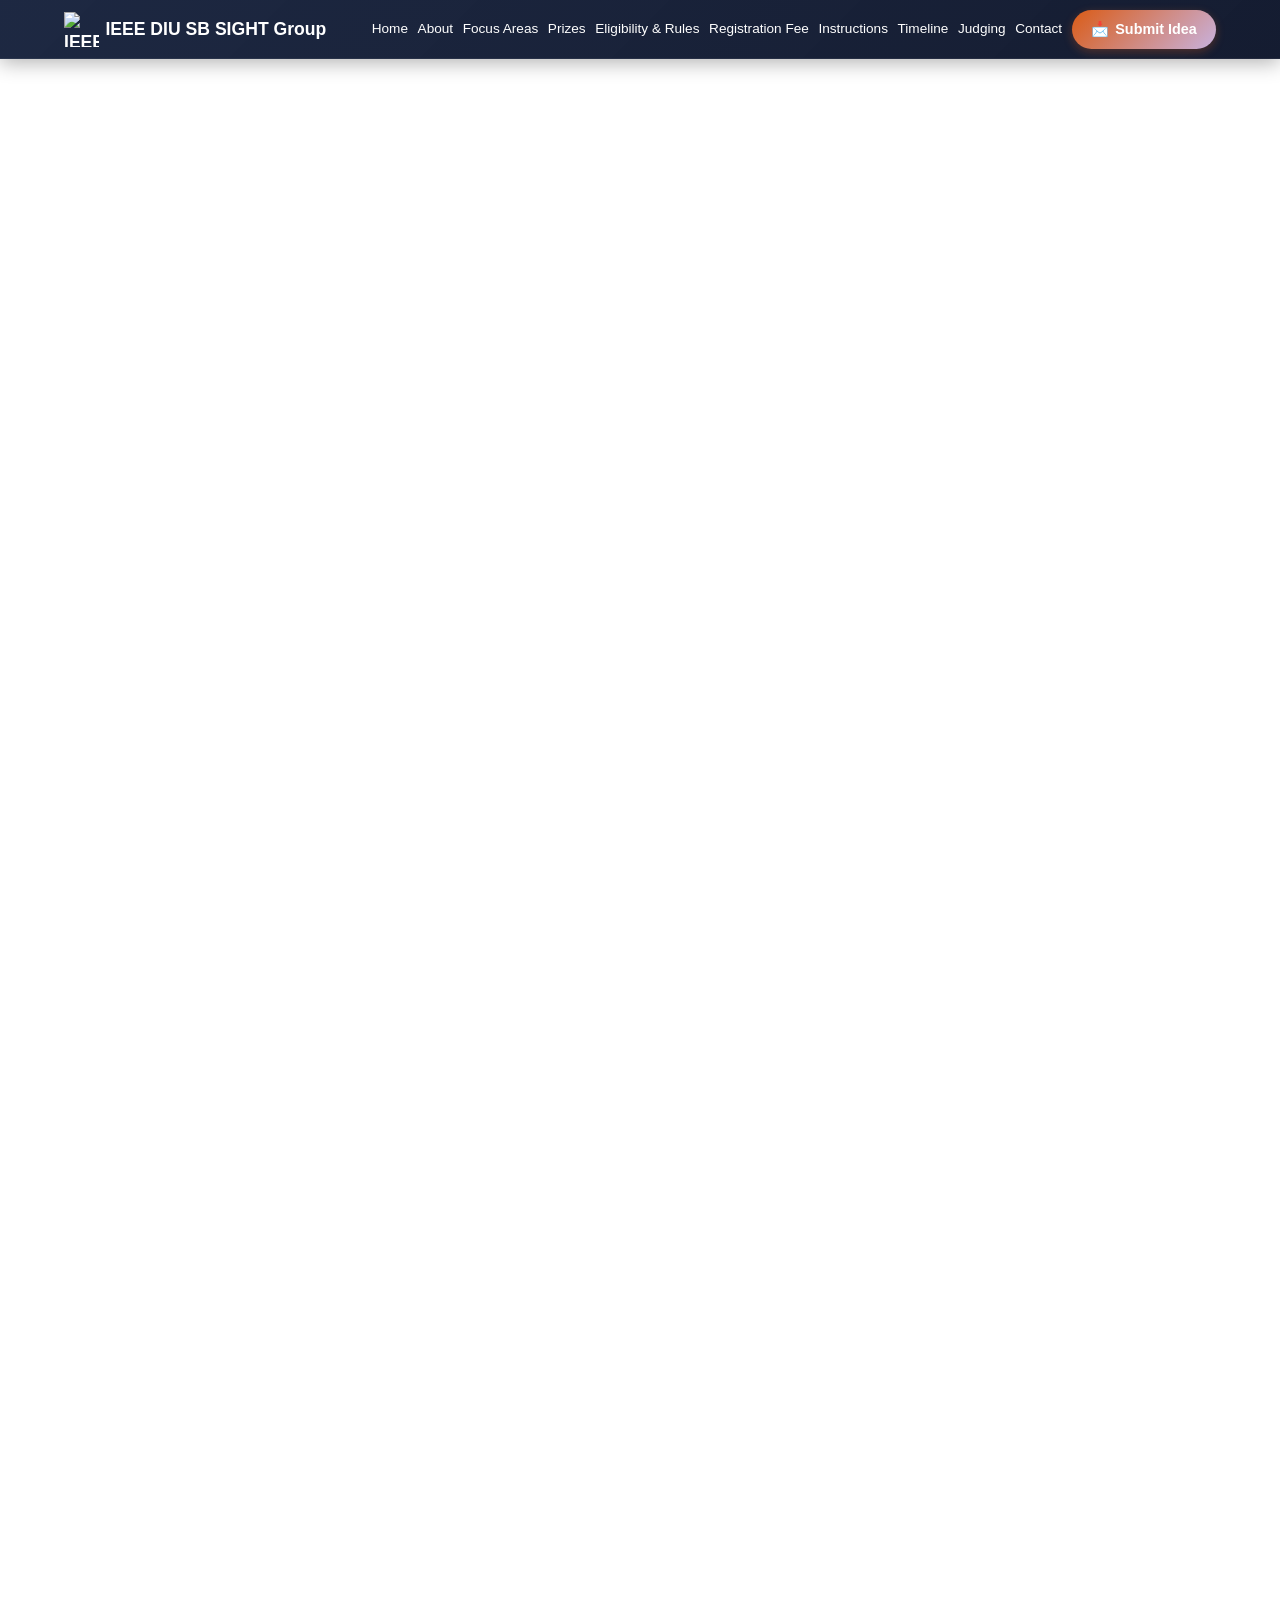
==== commit 0606a29b: "Enhance Contact Cards with modern interactive UI and upgrade Focus Area cards layout" ====
--- a/index.html
+++ b/index.html
@@ -2628,7 +2628,7 @@
             <div class="focus-areas-grid">
                 <div class="focus-area-card">
                     <div class="card-header">
-                        <div class="focus-icon">⚡</div>
+                        <div class="focus-icon-box">⚡</div>
                         <div class="card-title-group">
                             <h3>Affordable and Clean Energy</h3>
                             <span class="sdg-label">SDG 7</span>
@@ -2639,7 +2639,7 @@
 
                 <div class="focus-area-card">
                     <div class="card-header">
-                        <div class="focus-icon">🏥</div>
+                        <div class="focus-icon-box">🏥</div>
                         <div class="card-title-group">
                             <h3>Health and Well-Being</h3>
                             <span class="sdg-label">SDG 3</span>
@@ -2650,7 +2650,7 @@
 
                 <div class="focus-area-card">
                     <div class="card-header">
-                        <div class="focus-icon">📚</div>
+                        <div class="focus-icon-box">📚</div>
                         <div class="card-title-group">
                             <h3>Quality Education</h3>
                             <span class="sdg-label">SDG 4</span>
@@ -2661,7 +2661,7 @@
 
                 <div class="focus-area-card">
                     <div class="card-header">
-                        <div class="focus-icon">🌍</div>
+                        <div class="focus-icon-box">🌍</div>
                         <div class="card-title-group">
                             <h3>Climate Action and Environment</h3>
                             <span class="sdg-label">SDG 13</span>
@@ -2672,7 +2672,7 @@
 
                 <div class="focus-area-card">
                     <div class="card-header">
-                        <div class="focus-icon">💧</div>
+                        <div class="focus-icon-box">💧</div>
                         <div class="card-title-group">
                             <h3>Water, Sanitation, and Hygiene (WaSH)</h3>
                             <span class="sdg-label">SDG 6</span>
@@ -3291,45 +3291,53 @@
          <h2>Contact &amp; FAQ</h2>
             <p class="section-subtitle">Get in touch with us or find answers to common questions</p>
             <div class="contact-info">
+                <!-- Email Card -->
                 <div class="contact-card">
-    <div class="contact-icon">📧</div>
-    <h3>Email</h3>
-    <p>
-        <a href="mailto:ieeediusbsight@gmail.com" style="text-decoration: none; color: inherit;">
-            ieeediusbsight@gmail.com
-        </a>
-    </p>
-</div>
-
-               <div class="contact-card">
-    <div class="contact-icon">📱</div>
-    <h3>Phone</h3>
-    <p>
-        <a href="tel:+8801701801788" style="text-decoration: none; color: inherit;">
-            +880 170-1801788
-        </a><br>
-        <a href="tel:+8801701801788" style="text-decoration: none; color: inherit;">
-             +880 179-7642473
-        </a>
-    </p>
-</div>
-
-
-
-
-
-              <div class="contact-card">
-    <div class="contact-icon">💬</div>
-    <h3>Facebook</h3>
-    <p>
-        <a href="https://www.facebook.com/profile.php?id=61582082533297" 
-           target="_blank" 
-           style="text-decoration: none; color: inherit;">
-            IEEE DIU SB SIGHT Group
-        </a>
-    </p>
-</div>
-
+                    <div class="contact-icon-wrapper">
+                        <svg width="34" height="34" viewBox="0 0 24 24" fill="none" stroke="currentColor" stroke-width="2" stroke-linecap="round" stroke-linejoin="round">
+                            <rect width="20" height="16" x="2" y="4" rx="2"/>
+                            <path d="m22 7-8.97 5.7a1.94 1.94 0 0 1-2.06 0L2 7"/>
+                        </svg>
+                    </div>
+                    <h3>Email Us</h3>
+                    <p>Have any queries or need help? Reach out directly to our official email.</p>
+                    <a href="mailto:ieeediusbsight@gmail.com" class="contact-action-btn">
+                        <span>ieeediusbsight@gmail.com</span>
+                    </a>
+                </div>
+
+                <!-- Phone Card -->
+                <div class="contact-card">
+                    <div class="contact-icon-wrapper">
+                        <svg width="34" height="34" viewBox="0 0 24 24" fill="none" stroke="currentColor" stroke-width="2" stroke-linecap="round" stroke-linejoin="round">
+                            <path d="M22 16.92v3a2 2 0 0 1-2.18 2 19.79 19.79 0 0 1-8.63-3.07 19.5 19.5 0 0 1-6-6 19.79 19.79 0 0 1-3.07-8.67A2 2 0 0 1 4.11 2h3a2 2 0 0 1 2 1.72 12.84 12.84 0 0 0 .7 2.81 2 2 0 0 1-.45 2.11L8.09 9.91a16 16 0 0 0 6 6l1.27-1.27a2 2 0 0 1 2.11-.45 12.84 12.84 0 0 0 2.81.7A2 2 0 0 1 22 16.92z"/>
+                        </svg>
+                    </div>
+                    <h3>Call Us</h3>
+                    <p>Contact our organizing team directly for immediate assistance.</p>
+                    <div style="display: flex; flex-direction: column; gap: 0.5rem; width: 100%; align-items: center;">
+                        <a href="tel:+8801701801788" class="contact-action-btn">
+                            <span>+880 170-1801788</span>
+                        </a>
+                        <a href="tel:+8801797642473" class="contact-action-btn">
+                            <span>+880 179-7642473</span>
+                        </a>
+                    </div>
+                </div>
+
+                <!-- Facebook Card -->
+                <div class="contact-card">
+                    <div class="contact-icon-wrapper">
+                        <svg width="34" height="34" viewBox="0 0 24 24" fill="currentColor">
+                            <path d="M24 12.073c0-6.627-5.373-12-12-12s-12 5.373-12 12c0 5.99 4.388 10.954 10.125 11.854v-8.385H7.078v-3.47h3.047V9.43c0-3.007 1.792-4.669 4.533-4.669 1.312 0 2.686.235 2.686.235v2.953H15.83c-1.491 0-1.956.925-1.956 1.874v2.25h3.328l-.532 3.47h-2.796v8.385C19.612 23.027 24 18.062 24 12.073z"/>
+                        </svg>
+                    </div>
+                    <h3>Facebook Page</h3>
+                    <p>Follow our official Facebook page for the latest announcements.</p>
+                    <a href="https://www.facebook.com/profile.php?id=61582082533297" target="_blank" class="contact-action-btn">
+                        <span>Visit Our Page &rarr;</span>
+                    </a>
+                </div>
             </div>
    <!-- 
             <h3 style="text-align: center; margin-top: 4rem; font-size: 2rem; color: #1a4a7a;">❓ Frequently Asked Questions</h3>
@@ -3410,11 +3418,9 @@
         <p style="margin-top: 1rem; opacity: 0.8;">Building a better tomorrow through technology and innovation 🚀</p>
         
         
-        <div style="display: flex; flex-direction: column; align-items: center; justify-content: center; gap: 0.4rem; margin-top: 2rem; padding-top: 1.5rem; border-top: 1px solid rgba(255, 255, 255, 0.1);">
+        <div style="display: flex; flex-direction: column; align-items: center; justify-content: center; gap: 0.5rem; margin-top: 2rem; padding-top: 1.5rem; border-top: 1px solid rgba(255, 255, 255, 0.1);">
             <div style="display: flex; align-items: center; justify-content: center; gap: 0.5rem; flex-wrap: wrap; font-size: 0.95rem; color: rgba(255, 255, 255, 0.85); font-weight: 400;">
-                <span style="letter-spacing: 0.5px;">Developed with</span>
-                <span style="color: #60a5fa; font-size: 1rem; line-height: 1;">&hearts;</span>
-                <span style="letter-spacing: 0.5px;">by</span>
+                <span style="letter-spacing: 0.5px;">Developed by</span>
                 <a href="https://sites.google.com/view/mehedihasan497/home" target="_blank" 
                    style="color: #93c5fd; text-decoration: none; font-weight: 500; transition: all 0.25s ease; border-bottom: 1px dotted rgba(147, 197, 253, 0.4); padding-bottom: 1px;"
                    onmouseover="this.style.color='#ffffff'; this.style.borderBottomColor='#ffffff';" 
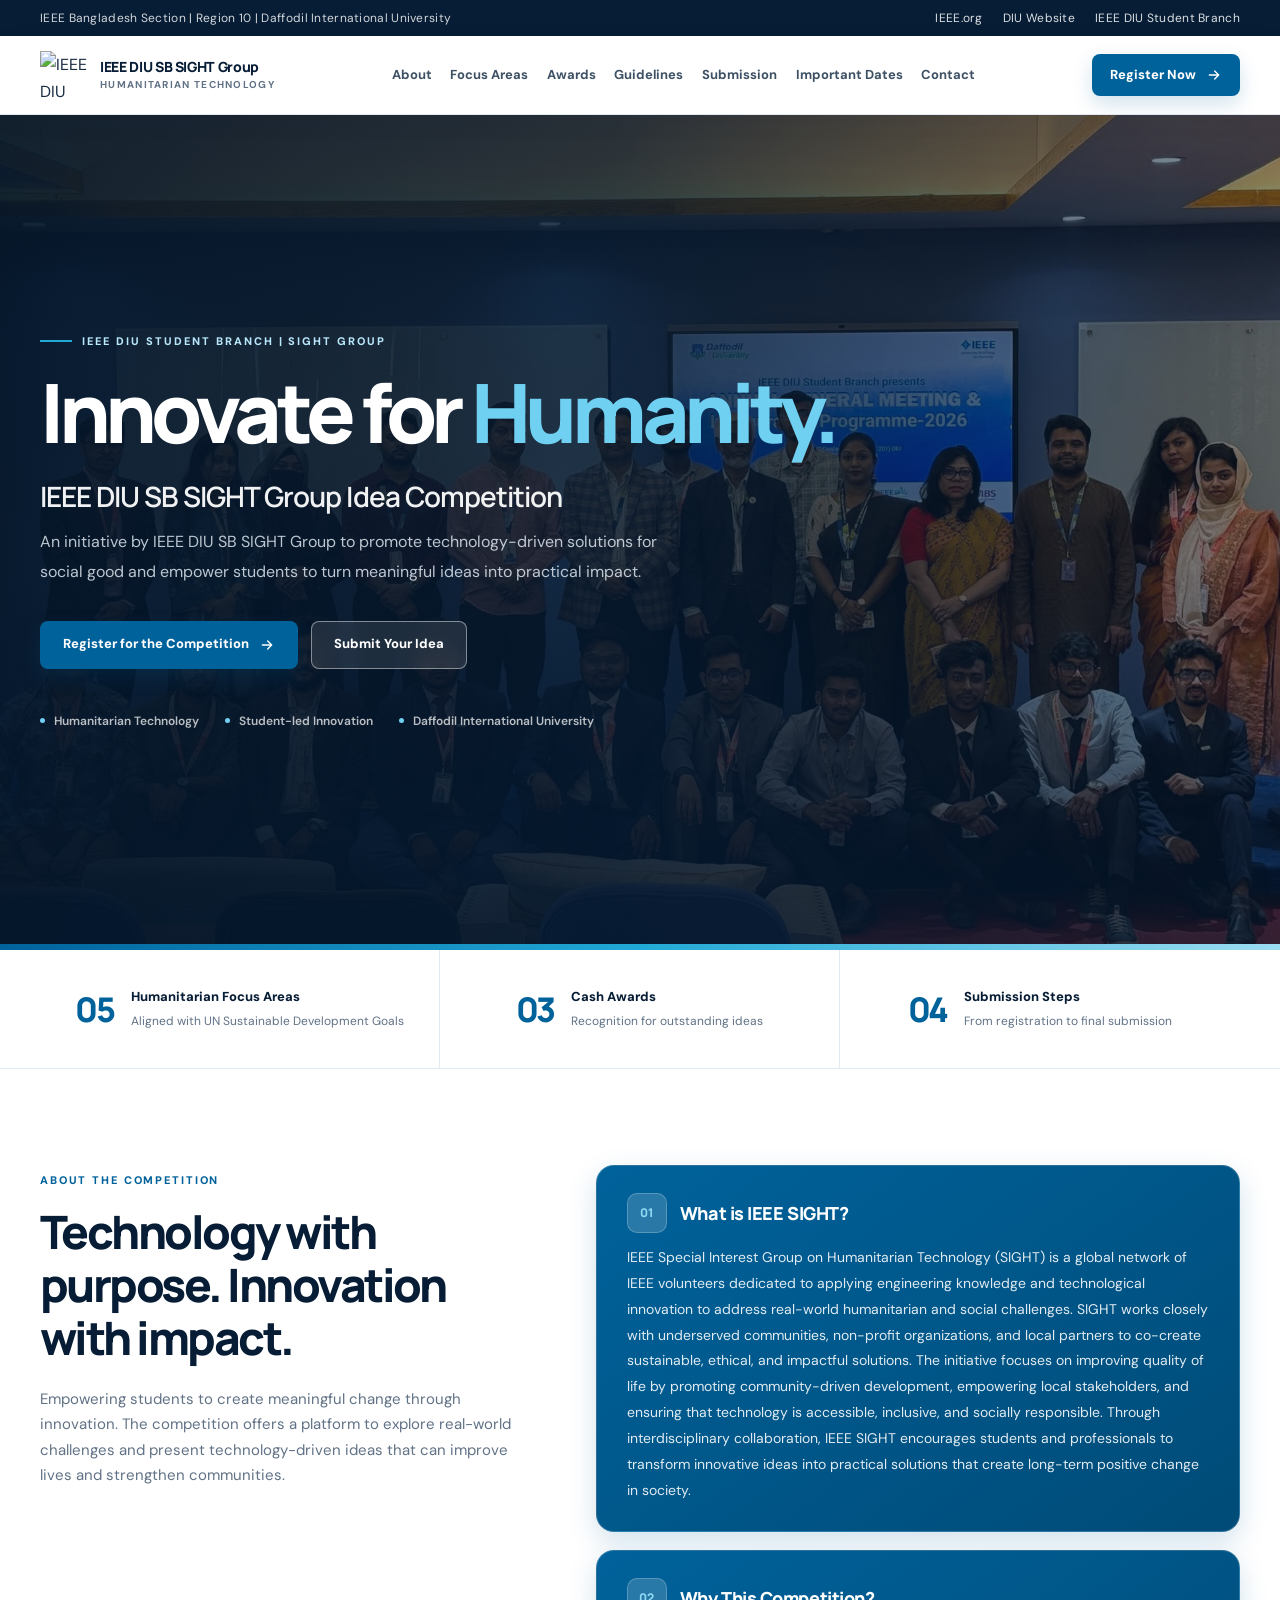
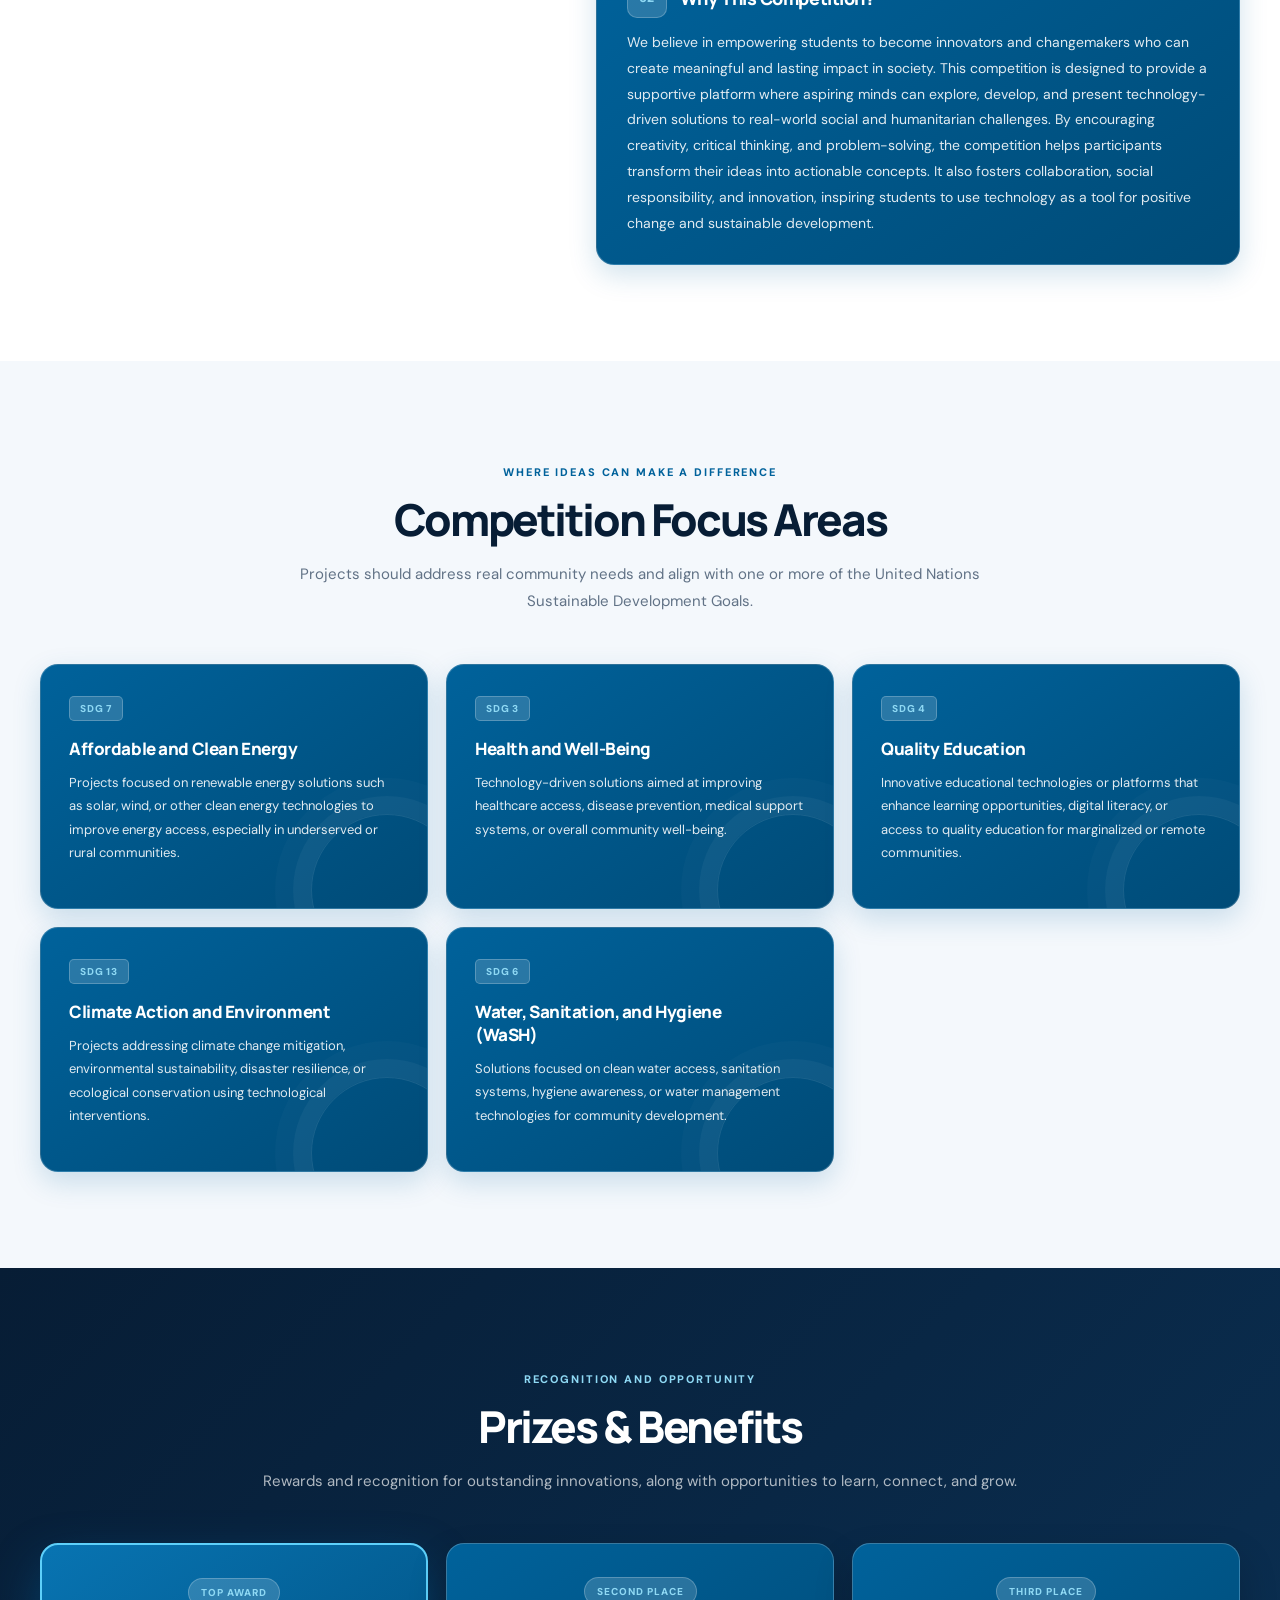
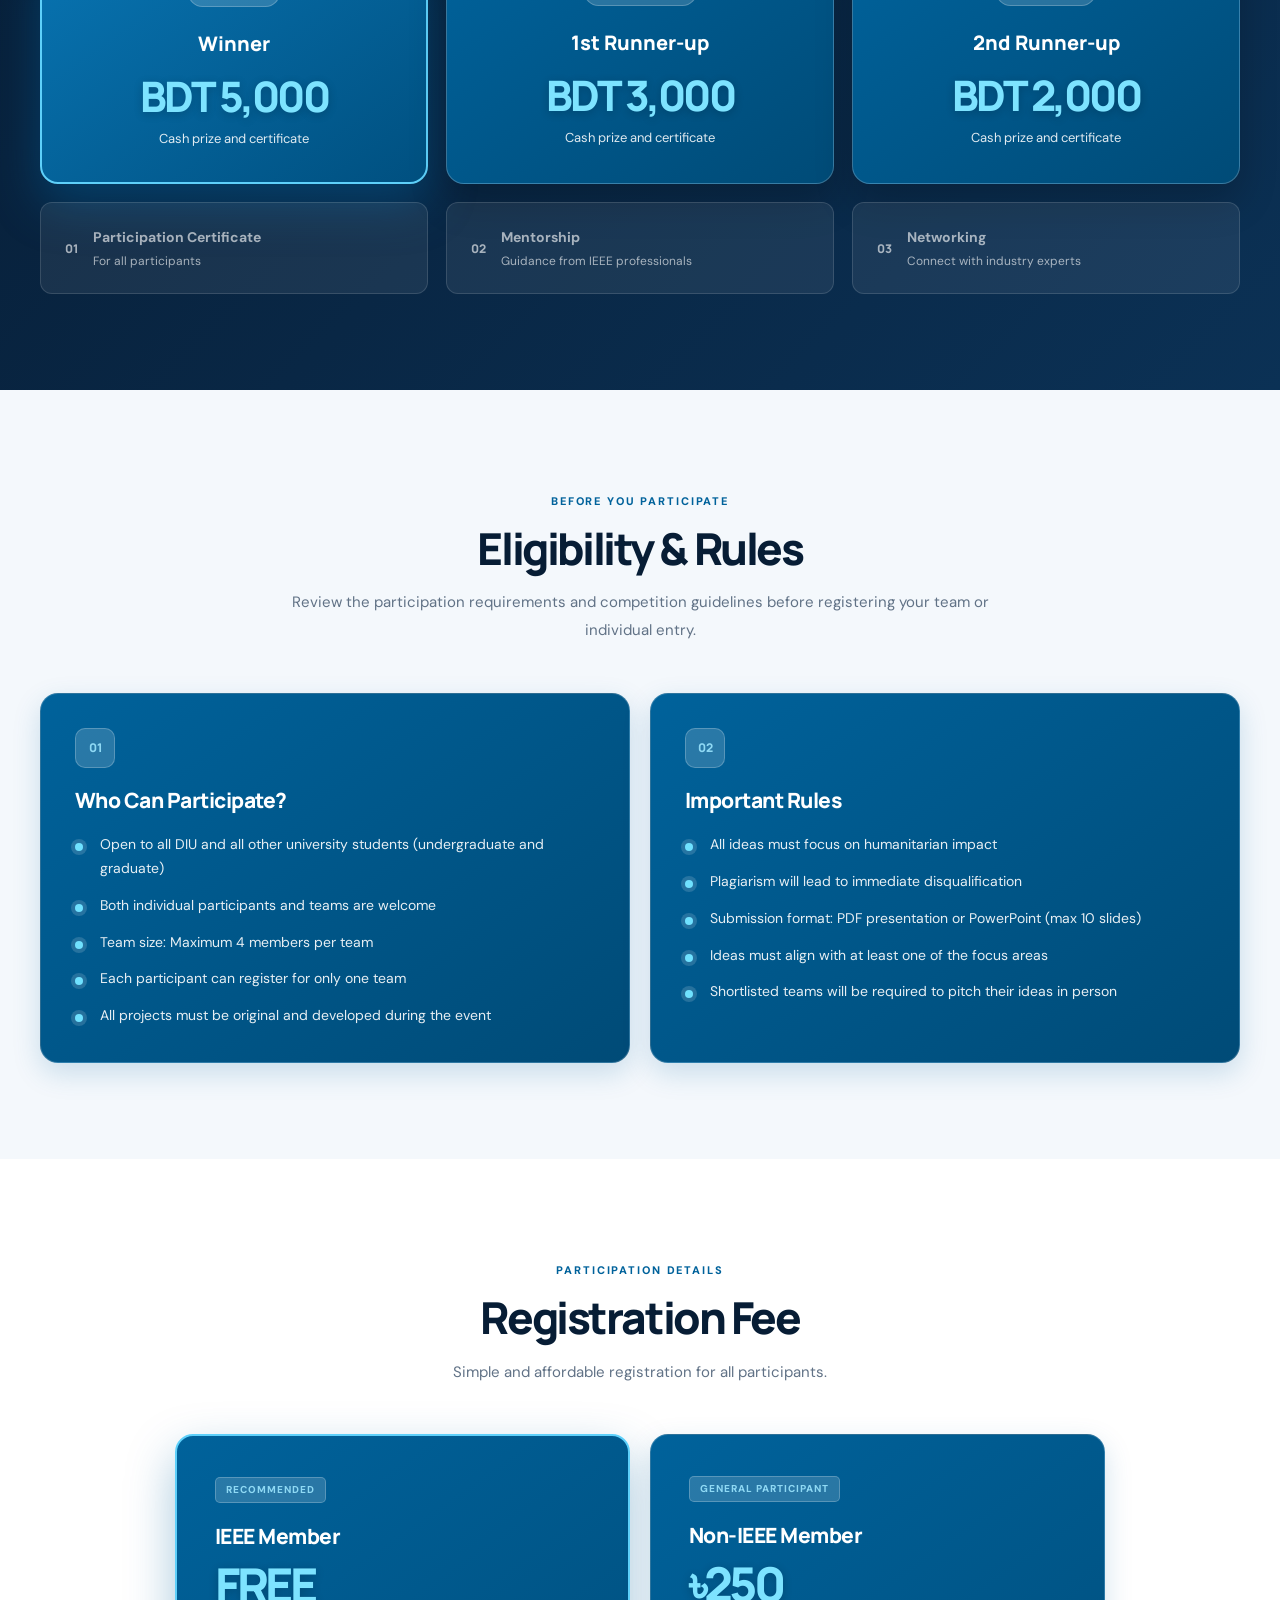
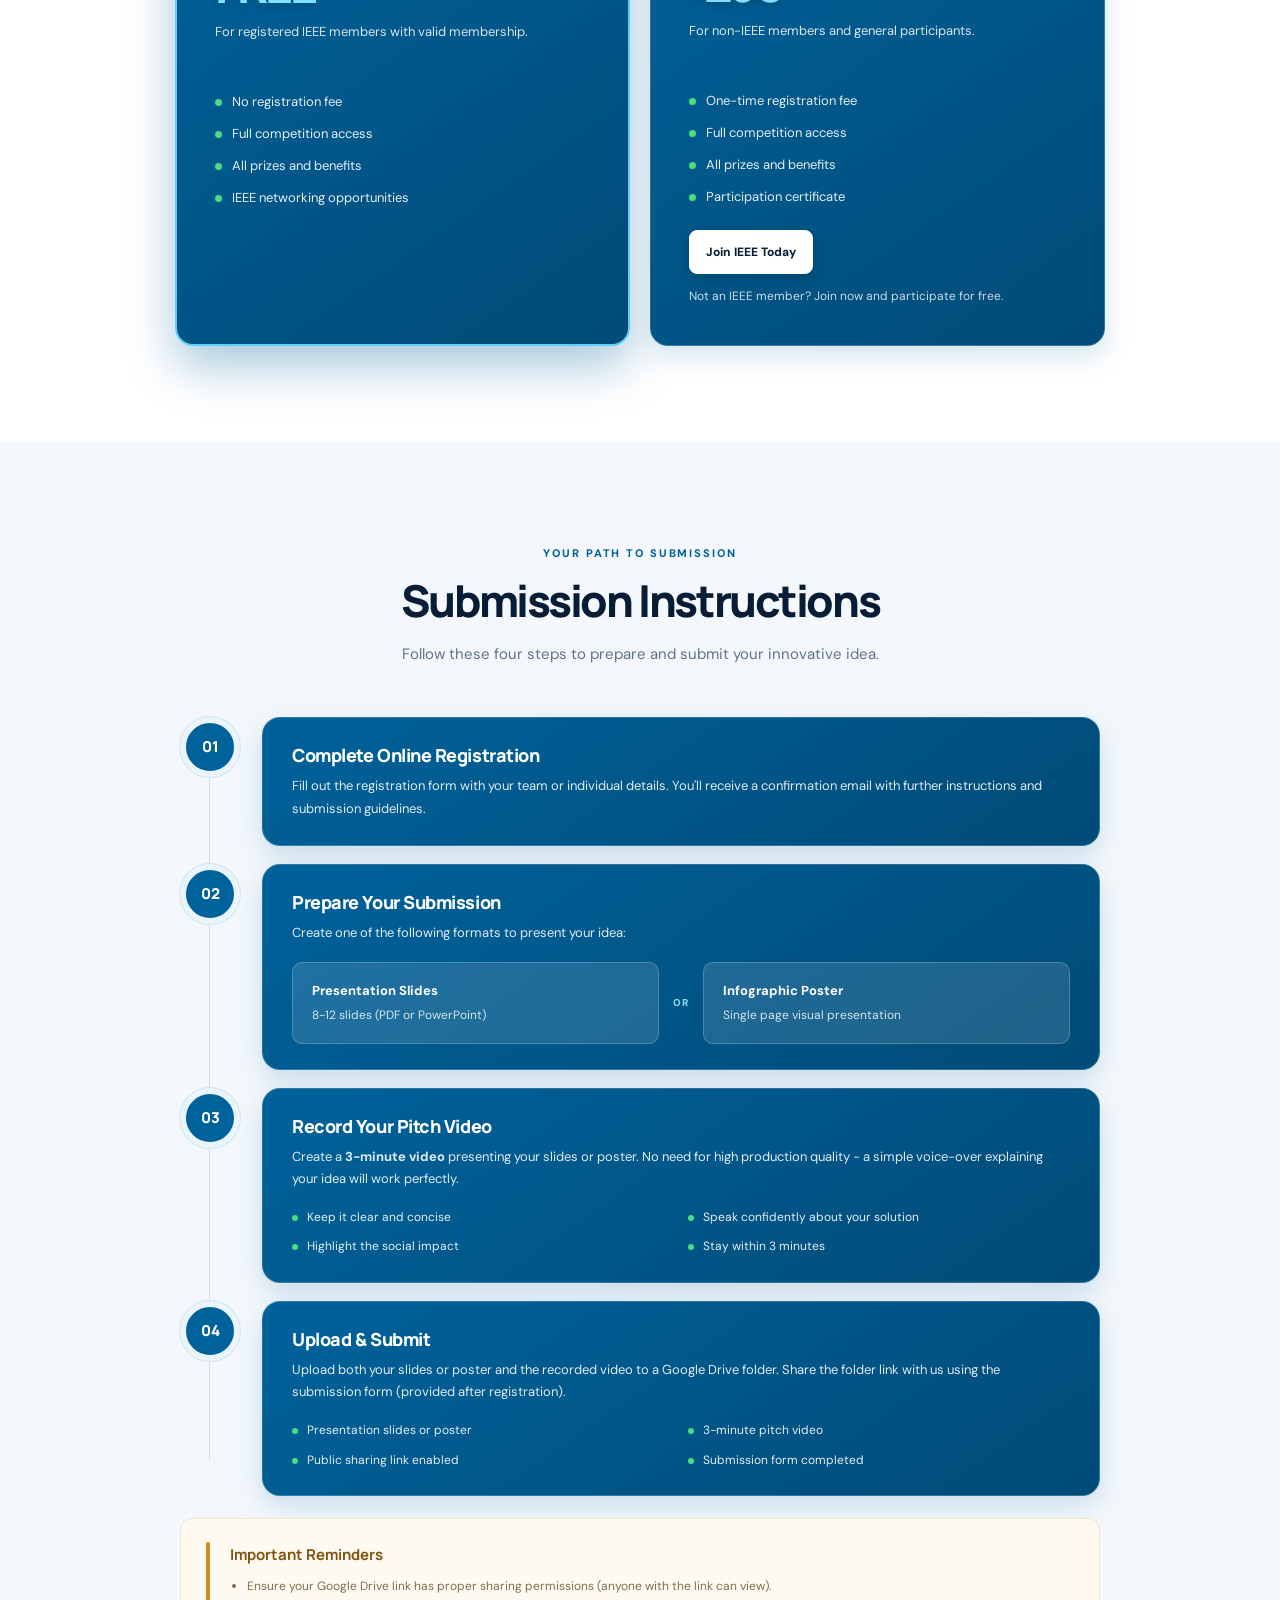
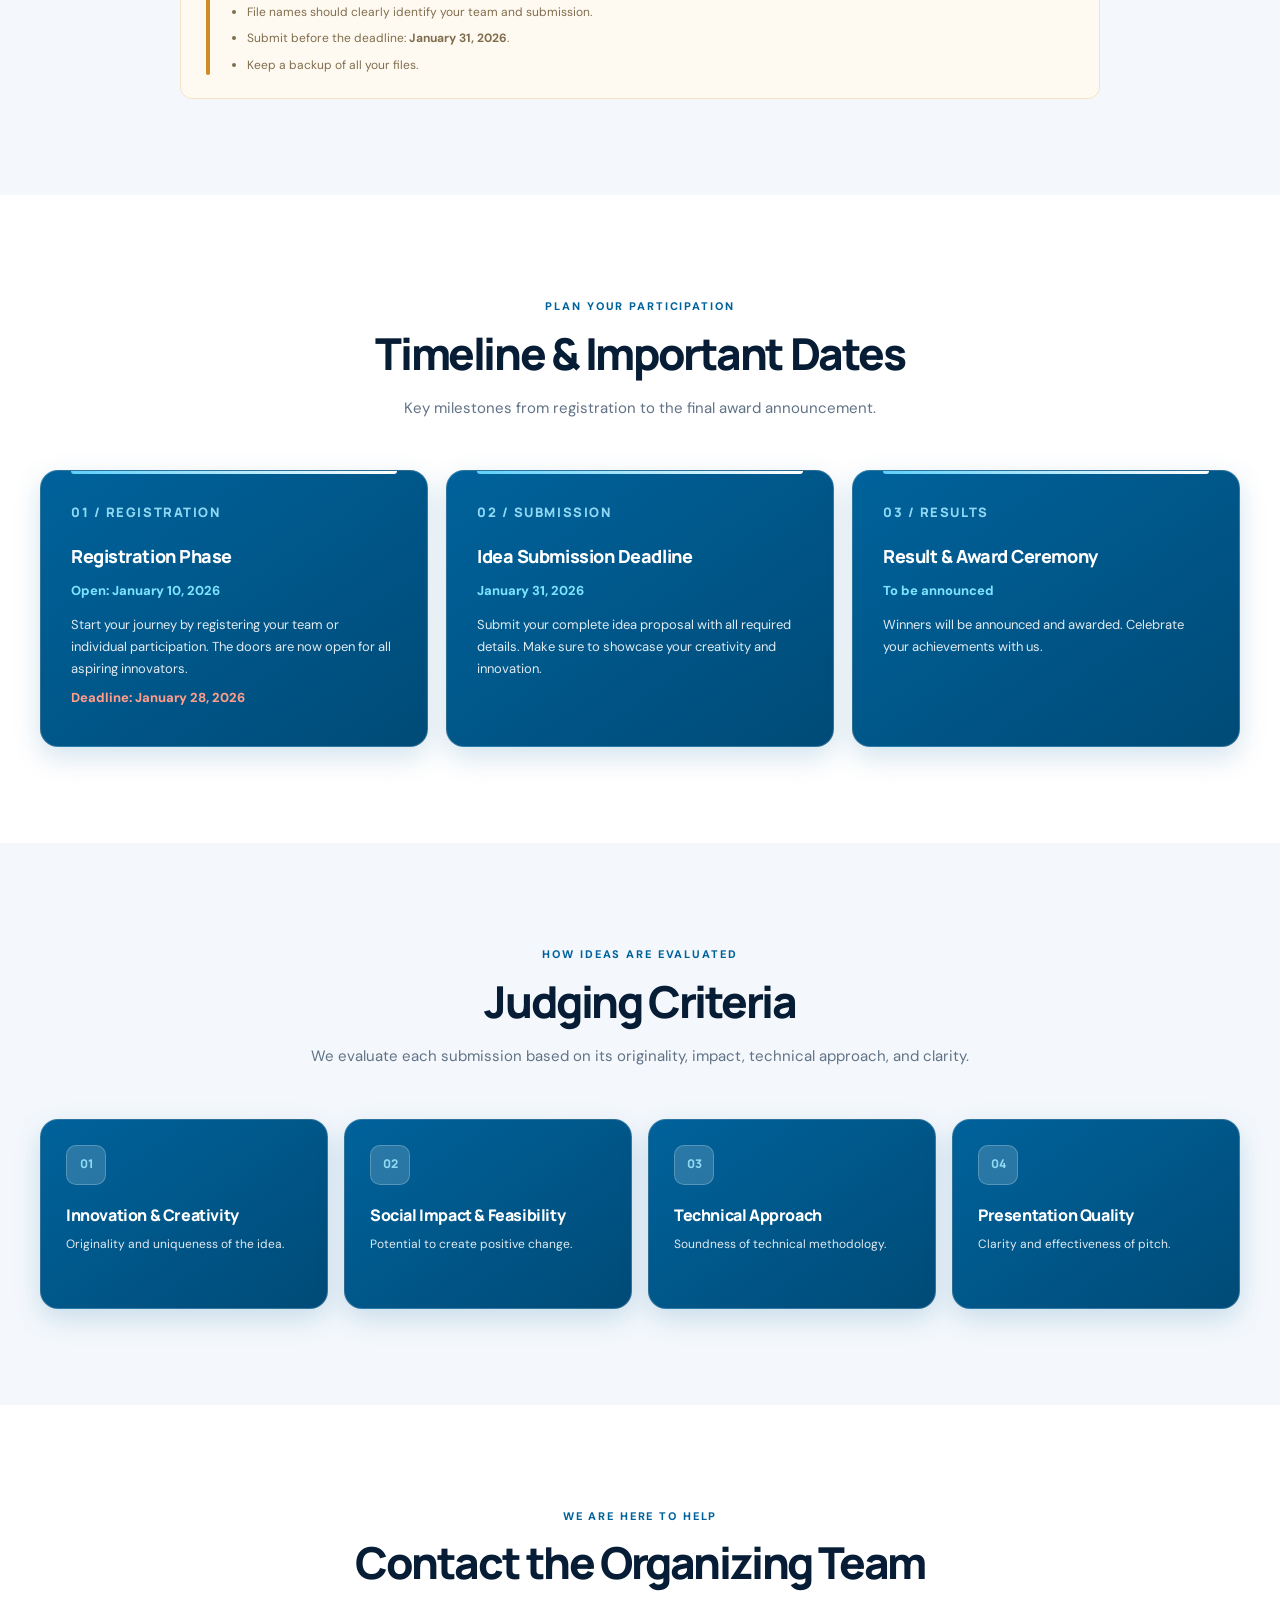
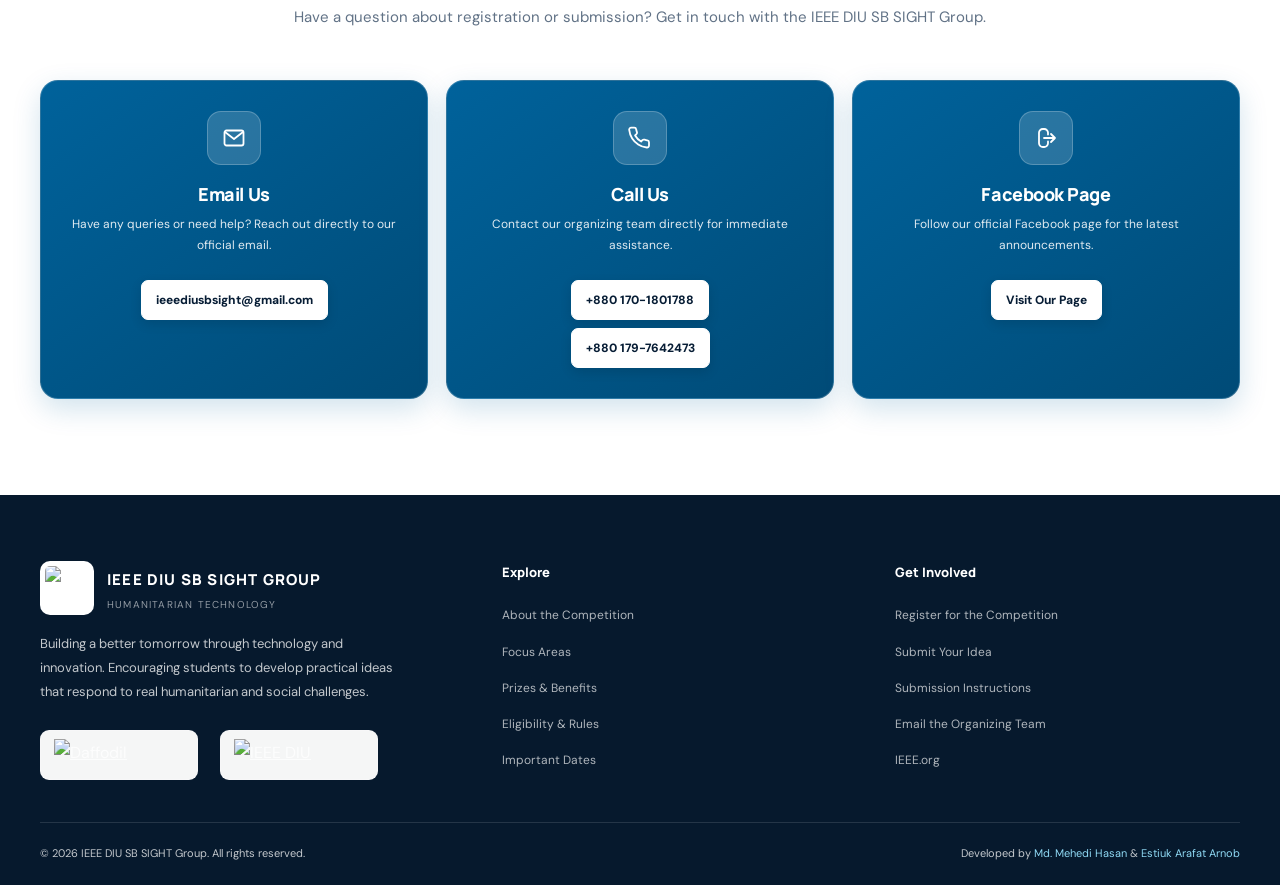
==== commit 611a77a9: "Restructure project architecture with modular assets and ceremony gallery" ====
--- a/index.html
+++ b/index.html
@@ -1,3982 +1,517 @@
-﻿
-
-
-
-
-
-
-
-
 <!DOCTYPE html>
 <html lang="en">
 <head>
     <meta charset="UTF-8">
     <meta name="viewport" content="width=device-width, initial-scale=1.0">
-    <title>IEEE DIU SB SIGHT Group Idea Competition</title>
-    <style>
-        * {
-            margin: 0;
-            padding: 0;
-          
-            box-sizing: border-box; */
-        }
-
-        body {
-            font-family: 'Segoe UI', Tahoma, Geneva, Verdana, sans-serif;
-            line-height: 1.6;
-            color: #333;
-           
-
-
- width: 100%;
-  height: auto;
-  overflow-x: hidden;
-  overflow-y: auto;
-
-
-
-
-
-
-
-        }
-
-       nav {
-    background: linear-gradient(135deg, rgba(10, 22, 50, 0.92) 0%, rgba(8, 16, 38, 0.95) 100%);
-    padding: 0.6rem 0;  /* Reduced from 1rem */
-    position: sticky;
-    top: 0;
-    z-index: 1000;
-    box-shadow: 0 1px 0 rgba(255,255,255,0.05), 0 4px 20px rgba(0,0,0,0.3);
-    backdrop-filter: blur(20px);
-    border-bottom: 1px solid rgba(255,255,255,0.06);
-}
-
-nav .container {
-    max-width: 1200px;
-    margin: 0 auto;
-    padding: 0 1.5rem;  /* Reduced from 2rem */
-    display: flex;
-    justify-content: space-between;
-    align-items: center;
-}
-
-nav .logo {
-    color: white;
-    font-size: 1.1rem;  /* Reduced from 1.5rem */
-    font-weight: bold;
-    display: flex;
-    align-items: center;
-    gap: 0.4rem;  /* Reduced from 0.5rem */
-}
-
-nav .logo img {
-    height: 35px;  /* Reduced from 50px */
-    width: 35px;   /* Reduced from 50px */
-    object-fit: contain;
-}
-
-nav ul {
-    list-style: none;
-    display: flex;
-    gap: 0.6rem;  /* Reduced from 1rem */
-}
-
-nav a {
-    color: white;
-    text-decoration: none;
-    transition: all 0.3s;
-    position: relative;
-    padding: 0.4rem 0;  /* Reduced from 0.5rem */
-    font-size: 0.9rem;  /* Added smaller font */
-}
-
-nav a::after {
-    content: '';
-    position: absolute;
-    bottom: 0;
-    left: 0;
-    width: 0;
-    height: 2px;
-    background: rgb(171, 21, 21);
-    transition: width 0.3s;
-}
-
-nav a:hover::after {
-    width: 100%;
-}
-
-.mobile-menu-btn {
-    display: none;
-    background: none;
-    border: none;
-    color: rgb(224, 9, 9);
-    font-size: 1.3rem;  /* Reduced from 1.5rem */
-    cursor: pointer;
-}
-
-/* Responsive *//* Mobile এ সব transition speed কমানো */
-@media (max-width: 768px) {
-    /* সব element এর জন্য transition time কমানো */
-    *,
-    *::before,
-    *::after {
-        transition-duration: 0.15s !important;
-        animation-duration: 0.3s !important;
-    }
-    
-    /* Navigation এর জন্য একটু বেশি রাখা */
-
-
-    
-    nav a,
-    .btn,
-    .mobile-menu-btn {
-        transition-duration: 0.2s !important;
-    }
-    
-    /* Animation disable করতে চাইলে */
-    .about-card,
-    .focus-item,
-    .eligibility-box,
-    .timeline-item,
-    .criteria-item,
-    .prize-card,
-    .contact-card,
-    .faq-item,
-    .focus-area-card,
-    .fee-card,
-    .instruction-step {
-        animation: none !important;
-    }
-}
-    
-    nav ul {
-        display: none;
-        flex-direction: column;
-        position: absolute;
-        top: 100%;
-        left: 0;
-        right: 0;
-        background: linear-gradient(135deg, #122b55 0%, #0c1f3d 100%);
-        padding: 0.8rem;
-        gap: 0.3rem;
-    }
-
-    nav ul.active {
-        display: flex;
-    }
-
-    .mobile-menu-btn {
-        display: block;
-    }
-    
-    nav a {
-        font-size: 0.85rem;
-        padding: 0.5rem 0;
-    }
-}
-
-        .mobile-menu-btn {
-            display: none;
-            background: none;
-            border: none;
-            color: white;
-            font-size: 1.5rem;
-            cursor: pointer;
-        }
-
-        /* Hero Section - Enhanced */
-        .hero {
-            background: linear-gradient(135deg, #0a1628 0%, #0f2240 35%, #162d55 65%, #1a3a6c 100%);
-            color: white;
-            padding: 8rem 2rem;
-            text-align: center;
-            position: relative;
-            overflow: hidden;
-              height: 100vh;
-               min-height: calc(var(--vh, 1vh) * 100);
-  height: auto;
-        }
-
-        .hero::before {
-            content: '';
-            position: absolute;
-            top: 0;
-            left: 0;
-            right: 0;
-            bottom: 0;
-            background: url('data:image/svg+xml,<svg xmlns="http://www.w3.org/2000/svg" viewBox="0 0 1200 120"><path d="M0,60 Q300,0 600,60 T1200,60 L1200,0 L0,0 Z" fill="rgba(96, 165, 250,0.15)"/></svg>') repeat-x;
-            animation: wave 20s linear infinite;
-        }
-
-        @keyframes wave {
-            0% { background-position: 0 0; }
-            100% { background-position: 1200px 0; }
-        }
-
-        .hero-content {
-            position: relative;
-            z-index: 1;
-        }
-
-        .hero h1 {
-            font-size: 3.5rem;
-            margin-bottom: 1rem;
-            animation: fadeInUp 1s;
-            text-shadow: 0 2px 20px rgba(0,0,0,0.3), 0 0 60px rgba(59,130,246,0.15);
-        }
-
-        .hero h2 {
-            font-size: 2.2rem;
-            margin-bottom: 1rem;
-            animation: fadeInUp 1.2s;
-            font-weight: 300;
-        }
-
-        .hero p {
-            font-size: 1.3rem;
-            margin-bottom: 2.5rem;
-            max-width: 800px;
-            margin-left: auto;
-            margin-right: auto;
-            animation: fadeInUp 1.4s;
-            opacity: 0.95;
-        }
-
-        .cta-buttons {
-            display: flex;
-            gap: 1.5rem;
-            justify-content: center;
-            flex-wrap: wrap;
-            animation: fadeInUp 1.6s;
-        }
-
-        .btn {
-            padding: 1.2rem 2.5rem;
-            border: none;
-            border-radius: 50px;
-            font-size: 1.1rem;
-            cursor: pointer;
-            transition: all 0.3s;
-            text-decoration: none;
-            display: inline-flex;
-            align-items: center;
-            gap: 0.5rem;
-            font-weight: 600;
-            font-size: 0.95rem;
-        }
-
-        .btn-primary {
-            background: linear-gradient(135deg, #3b82f6 0%, #2563eb 50%, #1d4ed8 100%);
-            color: white;
-            box-shadow: 0 4px 15px rgba(59, 130, 246, 0.4), 0 0 40px rgba(59, 130, 246, 0.1);
-        }
-         
-
-        .btn-secondary {
-            background: rgba(96, 165, 250, 0.15);
-            color: white;
-            border: 2px solid #3b82f6;
-            backdrop-filter: blur(20px);
-    border-bottom: 1px solid rgba(255,255,255,0.06);
-}
-
-        .btn:hover {
-            transform: translateY(-5px) scale(1.05);
-            box-shadow: 0 15px 30px rgba(0,0,0,0.3);
-        }
-
-        /* Sections */
-        section {
-            padding: 5rem 2rem;
-        }
-
-        .container {
-            max-width: 1200px;
-            margin: 0 auto;
-        }
-
-        section h2 {
-            font-size: 3rem;
-            font-weight: 700;
-            margin-bottom: 1rem;
-            text-align: center;
-            background: linear-gradient(135deg, #1a4a7a, #122b55);
-            -webkit-background-clip: text;
-            -webkit-text-fill-color: transparent;
-            background-clip: text;
-        }
-
-        .section-subtitle {
-            text-align: center;
-            color: #1e5a9e;
-            font-size: 1.2rem;
-            margin-bottom: 3rem;
-        }
-
-        .section-alt {
-            background: linear-gradient(135deg, #f0f4ff 0%, #e8f0fe 50%, #f0f7ff 100%);
-        }
-
-        /* About Section - Enhanced */
-        .about-content {
-            display: grid;
-            grid-template-columns: repeat(auto-fit, minmax(320px, 1fr));
-            gap: 2.5rem;
-            margin-top: 3rem;
-        }
-
-        .about-card {
-            background: rgba(255,255,255,0.85);
-            padding: 2.5rem;
-            border-radius: 20px;
-            box-shadow: 0 1px 1px rgba(0,0,0,0.04), 0 4px 8px rgba(0,0,0,0.04), 0 16px 32px rgba(0,0,0,0.06);
-            transition: all 0.4s cubic-bezier(0.175, 0.885, 0.32, 1.275);
-            animation: slideInUp 0.6s ease-out both;
-            position: relative;
-            overflow: hidden;
-            backdrop-filter: blur(10px);
-            border: 1px solid rgba(255,255,255,0.6);
-        }
-
-        .about-card::before {
-            content: '';
-            position: absolute;
-            top: 0;
-            left: 0;
-            width: 100%;
-            height: 5px;
-            background: linear-gradient(90deg, #3b82f6, #1e5a9e);
-            transform: scaleX(0);
-            transform-origin: left;
-            transition: transform 0.4s ease;
-        }
-
-        .about-card:hover::before {
-            transform: scaleX(1);
-        }
-
-        .about-card:nth-child(1) { animation-delay: 0.1s; }
-        .about-card:nth-child(2) { animation-delay: 0.2s; }
-        .about-card:nth-child(3) { animation-delay: 0.3s; }
-
-        .about-card:hover {
-            transform: translateY(-10px) scale(1.02);
-            box-shadow: 0 20px 40px rgba(59, 130, 246, 0.25);
-        }
-
-        .about-card h3 {
-            color: #1a4a7a;
-            margin-bottom: 1rem;
-            font-size: 1.5rem;
-        }
-
-        .about-card p {
-            color: #1e5a9e;
-            line-height: 1.8;
-        }
-
-        /* Focus Areas - Enhanced */
-        .focus-grid {
-            display: grid;
-            grid-template-columns: repeat(auto-fit, minmax(200px, 1fr));
-            gap: 2rem;
-            margin-top: 3rem;
-        }
-
-        .focus-item {
-            background: rgba(255,255,255,0.85);
-            padding: 2rem;
-            border-radius: 20px;
-            text-align: center;
-            box-shadow: 0 1px 1px rgba(0,0,0,0.04), 0 4px 8px rgba(0,0,0,0.04), 0 16px 32px rgba(0,0,0,0.06);
-            transition: all 0.4s cubic-bezier(0.175, 0.885, 0.32, 1.275);
-            animation: zoomIn 0.6s ease-out both;
-            position: relative;
-            overflow: hidden;
-            backdrop-filter: blur(10px);
-            border: 1px solid rgba(255,255,255,0.6);
-        }
-
-        .focus-item::before {
-            content: '';
-            position: absolute;
-            top: 50%;
-            left: 50%;
-            width: 0;
-            height: 0;
-            border-radius: 50%;
-            background: linear-gradient(135deg, rgba(96, 165, 250, 0.15), rgba(59, 130, 246, 0.15));
-            transform: translate(-50%, -50%);
-            transition: all 0.5s ease;
-        }
-
-        .focus-item:hover::before {
-            width: 300px;
-            height: 300px;
-        }
-
-        .focus-item:nth-child(1) { animation-delay: 0.1s; }
-        .focus-item:nth-child(2) { animation-delay: 0.2s; }
-        .focus-item:nth-child(3) { animation-delay: 0.3s; }
-        .focus-item:nth-child(4) { animation-delay: 0.4s; }
-        .focus-item:nth-child(5) { animation-delay: 0.5s; }
-        .focus-item:nth-child(6) { animation-delay: 0.6s; }
-
-        .focus-item:hover {
-            transform: translateY(-15px) scale(1.05);
-            box-shadow: 0 20px 40px rgba(59, 130, 246, 0.3);
-        }
-
-        .focus-icon {
-            font-size: 4rem;
-            margin-bottom: 1rem;
-            transition: transform 0.3s ease;
-            position: relative;
-            z-index: 1;
-        }
-
-        .focus-item h4 {
-            position: relative;
-            z-index: 1;
-            color: #333;
-            font-size: 1.1rem;
-        }
-
-        /* Enhanced Eligibility Section */
-        .eligibility-section {
-            background: linear-gradient(135deg, #f0f4ff 0%, #e8f0fe 50%, #f0f7ff 100%);
-            position: relative;
-            overflow: hidden;
-        }
-
-        .eligibility-section::before {
-            content: '🌿';
-            position: absolute;
-            font-size: 15rem;
-            opacity: 0.04;
-            top: -3rem;
-            right: -3rem;
-            animation: float 8s ease-in-out infinite;
-        }
-
-        .eligibility-container {
-            display: grid;
-            grid-template-columns: repeat(auto-fit, minmax(320px, 1fr));
-            gap: 3rem;
-            margin-top: 3rem;
-        }
-
-        .eligibility-box {
-            background: linear-gradient(135deg, #ffffff 0%, #f8f9fa 100%);
-            border-radius: 25px;
-            padding: 3rem;
-            box-shadow: 0 15px 40px rgba(0,0,0,0.1);
-            position: relative;
-            overflow: hidden;
-            transition: all 0.4s cubic-bezier(0.175, 0.885, 0.32, 1.275);
-            animation: slideInUp 0.6s ease-out both;
-        }
-
-        .eligibility-box:nth-child(1) { animation-delay: 0.1s; }
-        .eligibility-box:nth-child(2) { animation-delay: 0.2s; }
-
-        .eligibility-box::before {
-            content: '';
-            position: absolute;
-            top: 0;
-            left: 0;
-            width: 100%;
-            height: 6px;
-            background: linear-gradient(90deg, #3b82f6, #1e5a9e);
-            transform: scaleX(0);
-            transform-origin: left;
-            transition: transform 0.4s ease;
-        }
-
-        .eligibility-box::after {
-            content: '';
-            position: absolute;
-            top: -50%;
-            right: -50%;
-            width: 200%;
-            height: 200%;
-            background: radial-gradient(circle, rgba(96, 165, 250, 0.08) 0%, transparent 70%);
-            opacity: 0;
-            transition: opacity 0.4s ease;
-        }
-
-        .eligibility-box:hover::before {
-            transform: scaleX(1);
-        }
-
-        .eligibility-box:hover::after {
-            opacity: 1;
-        }
-
-        .eligibility-box:hover {
-            transform: translateY(-15px);
-            box-shadow: 0 25px 50px rgba(59, 130, 246, 0.25);
-        }
-
-        .eligibility-header {
-            display: flex;
-            align-items: center;
-            gap: 1.5rem;
-            margin-bottom: 2rem;
-            position: relative;
-            z-index: 1;
-        }
-
-        .eligibility-emoji {
-            font-size: 4rem;
-            transition: transform 0.3s ease;
-        }
-
-        .eligibility-box h3 {
-            color: #1a4a7a;
-            font-size: 2rem;
-            margin: 0;
-        }
-
-        .eligibility-box ul {
-            list-style: none;
-            padding: 0;
-            position: relative;
-            z-index: 1;
-        }
-
-        .eligibility-box li {
-            padding: 1.2rem 1.8rem;
-            margin: 1rem 0;
-            background: linear-gradient(135deg, #eff6ff 0%, #93c5fd 100%);
-            border-left: 5px solid #2670b8;
-            border-radius: 12px;
-            display: flex;
-            align-items: center;
-            gap: 1.2rem;
-            transition: all 0.3s ease;
-            animation: fadeIn 0.6s ease-out both;
-            font-size: 1.05rem;
-        }
-
-        .eligibility-box li:nth-child(1) { animation-delay: 0.2s; }
-        .eligibility-box li:nth-child(2) { animation-delay: 0.3s; }
-        .eligibility-box li:nth-child(3) { animation-delay: 0.4s; }
-        .eligibility-box li:nth-child(4) { animation-delay: 0.5s; }
-        .eligibility-box li:nth-child(5) { animation-delay: 0.6s; }
-        .eligibility-box li:nth-child(6) { animation-delay: 0.7s; }
-
-        .eligibility-box li:hover {
-            transform: translateX(15px);
-            background: linear-gradient(135deg, #93c5fd 0%, #60a5fa 100%);
-            border-left-color: #1e5a9e;
-            box-shadow: 0 5px 15px rgba(59, 130, 246, 0.25);
-        }
-
-        .eligibility-box li::before {
-            content: '✓';
-            display: inline-flex;
-            align-items: center;
-            justify-content: center;
-            width: 28px;
-            height: 28px;
-            background: linear-gradient(135deg, #3b82f6, #2670b8);
-            color: white;
-            border-radius: 50%;
-            font-weight: bold;
-            flex-shrink: 0;
-            box-shadow: 0 3px 10px rgba(59, 130, 246, 0.3);
-        }
-
-        /* Timeline - Tree Design */
-        .timeline-section {
-            background: linear-gradient(180deg, #ffffff 0%, #f8f9fa 100%);
-            position: relative;
-        }
-
-        .timeline-tree {
-            position: relative;
-            max-width: 900px;
-            margin: 4rem auto;
-            padding: 2rem;
-        }
-
-        /* Tree trunk */
-        .timeline-tree::before {
-            content: '';
-            position: absolute;
-            left: 50%;
-            top: 0;
-            bottom: 0;
-            width: 8px;
-            background: linear-gradient(180deg, #3b82f6, #2670b8, #1e5a9e);
-            transform: translateX(-50%);
-            border-radius: 4px;
-            box-shadow: 0 0 20px rgba(59, 130, 246, 0.3);
-        }
-
-        .timeline-item {
-            position: relative;
-            margin-bottom: 4rem;
-            animation: slideIn 0.8s ease-out both;
-        }
-
-        .timeline-item:nth-child(1) { animation-delay: 0.1s; }
-        .timeline-item:nth-child(2) { animation-delay: 0.2s; }
-        .timeline-item:nth-child(3) { animation-delay: 0.3s; }
-        .timeline-item:nth-child(4) { animation-delay: 0.4s; }
-        .timeline-item:nth-child(5) { animation-delay: 0.5s; }
-
-        /* Alternating sides */
-        .timeline-item:nth-child(odd) .timeline-content {
-            margin-left: calc(50% + 45px);
-            text-align: left;
-        }
-
-        .timeline-item:nth-child(even) .timeline-content {
-            margin-right: calc(50% + 45px);
-            text-align: right;
-        }
-
-        .timeline-content {
-            padding: 1.8rem 2rem;
-            background: #ffffff;
-            border-radius: 18px;
-            box-shadow: 0 10px 30px rgba(18, 43, 85, 0.08);
-            border: 1px solid rgba(96, 165, 250, 0.18);
-            position: relative;
-            transition: all 0.35s ease;
-        }
-
-        
-
-        
-        /* Icon / Emoji Hover Animations */
-        .focus-item:hover .focus-icon, .focus-icon:hover {
-            animation: float 2s ease-in-out infinite;
-        }
-        .criteria-item:hover .criteria-icon, .criteria-icon:hover {
-            animation: float 2s ease-in-out infinite;
-        }
-        .contact-card:hover .contact-icon, .contact-icon:hover {
-            animation: float 2s ease-in-out infinite;
-        }
-        .prize-card:hover .prize-icon, .prize-icon:hover {
-            animation: bounce 1.5s ease-in-out infinite;
-        }
-        .fee-card:hover .fee-icon, .fee-icon:hover {
-            animation: bounce 1.5s ease-in-out infinite;
-        }
-        .eligibility-box:hover .eligibility-emoji, .eligibility-emoji:hover {
-            animation: bounce 1.5s ease-in-out infinite;
-        }
-        .timeline-item:hover .timeline-dot, .timeline-dot:hover {
-            animation: dotPulse 1.5s ease-in-out infinite;
-        }
-        .instruction-step:hover .step-number, .step-number:hover {
-            animation: pulse 1.5s ease-in-out infinite;
-        }
-.timeline-content:hover {
-            transform: scale(1.05);
-            box-shadow: 0 20px 40px rgba(59, 130, 246, 0.25);
-        }
-
-        /* Timeline dots (tree nodes) */
-        .timeline-dot {
-            position: absolute;
-            left: 50%;
-            top: 20px;
-            transform: translateX(-50%);
-            width: 50px;
-            height: 50px;
-            background: linear-gradient(135deg, #3b82f6, #2670b8);
-            border: 5px solid white;
-            border-radius: 50%;
-            box-shadow: 0 0 0 8px rgba(96, 165, 250, 0.2), 0 5px 15px rgba(0,0,0,0.2);
-            display: flex;
-            align-items: center;
-            justify-content: center;
-            font-size: 1.5rem;
-            z-index: 2;
-            transition: transform 0.3s ease;
-        }
-
-        @keyframes dotPulse {
-            0%, 100% {
-                box-shadow: 0 0 0 8px rgba(96, 165, 250, 0.2), 0 5px 15px rgba(0,0,0,0.2);
-            }
-            50% {
-                box-shadow: 0 0 0 15px rgba(96, 165, 250, 0.1), 0 8px 20px rgba(0,0,0,0.3);
-            }
-        }
-
-        .timeline-content h3 {
-            color: #1a4a7a;
-            margin-bottom: 0.8rem;
-            font-size: 1.5rem;
-            display: flex;
-            align-items: center;
-            gap: 0.5rem;
-        }
-
-        .timeline-item:nth-child(even) .timeline-content h3 {
-            justify-content: flex-end;
-        }
-
-        .timeline-date {
-            font-size: 1.1rem;
-            font-weight: bold;
-            color: #1e5a9e;
-            margin-bottom: 0.5rem;
-        }
-
-        .timeline-content p {
-            color: #2670b8;
-            line-height: 1.8;
-        }
-
-        /* Judging Criteria - Enhanced */
-        .criteria-grid {
-            display: grid;
-            grid-template-columns: repeat(auto-fit, minmax(220px, 1fr));
-            gap: 2.5rem;
-            margin-top: 3rem;
-        }
-
-        .criteria-item {
-            text-align: center;
-            padding: 2.5rem;
-            background: rgba(255,255,255,0.85);
-            border-radius: 20px;
-            box-shadow: 0 1px 1px rgba(0,0,0,0.04), 0 4px 8px rgba(0,0,0,0.04), 0 16px 32px rgba(0,0,0,0.06);
-            transition: all 0.4s cubic-bezier(0.175, 0.885, 0.32, 1.275);
-            animation: zoomIn 0.6s ease-out both;
-            position: relative;
-            overflow: hidden;
-            backdrop-filter: blur(10px);
-            border: 1px solid rgba(255,255,255,0.6);
-        }
-
-        .criteria-item::before {
-            content: '';
-            position: absolute;
-            top: 0;
-            left: 0;
-            width: 100%;
-            height: 100%;
-            background: linear-gradient(135deg, rgba(96, 165, 250, 0.08), rgba(59, 130, 246, 0.08));
-            opacity: 0;
-            transition: opacity 0.4s ease;
-        }
-
-        .criteria-item:hover::before {
-            opacity: 1;
-        }
-
-        .criteria-item:nth-child(1) { animation-delay: 0.1s; }
-        .criteria-item:nth-child(2) { animation-delay: 0.2s; }
-        .criteria-item:nth-child(3) { animation-delay: 0.3s; }
-        .criteria-item:nth-child(4) { animation-delay: 0.4s; }
-        .criteria-item:nth-child(5) { animation-delay: 0.5s; }
-
-        .criteria-item:hover {
-            transform: translateY(-15px) rotate(3deg);
-            box-shadow: 0 20px 40px rgba(59, 130, 246, 0.3);
-        }
-
-        .criteria-icon {
-            font-size: 4rem;
-            margin-bottom: 1rem;
-            transition: transform 0.3s ease;
-            position: relative;
-            z-index: 1;
-        }
-
-        .criteria-item h3 {
-            color: #1a4a7a;
-            margin-bottom: 0.8rem;
-            position: relative;
-            z-index: 1;
-        }
-
-        .criteria-item p {
-            color: #1e5a9e;
-            position: relative;
-            z-index: 1;
-        }
-
-        /* Prizes - Enhanced */
-        .prizes-section {
-            background: linear-gradient(160deg, #0a1628 0%, #0f2240 40%, #162d55 70%, #1a3a6c 100%);
-            color: white;
-        }
-
-        .prizes-section h2 {
-            color: white;
-            -webkit-text-fill-color: white;
-        }
-
-        .prizes-section .section-subtitle {
-            color: rgba(255,255,255,0.9);
-        }
-
-        .prizes-grid {
-            display: grid;
-            grid-template-columns: repeat(auto-fit, minmax(280px, 1fr));
-            gap: 2.5rem;
-            margin-top: 3rem;
-        }
-
-        .prize-card {
-            background: rgba(255,255,255,0.1);
-            padding: 2.5rem;
-            border-radius: 20px;
-            box-shadow: 0 8px 32px rgba(0,0,0,0.3), inset 0 1px 0 rgba(255,255,255,0.1);
-            text-align: center;
-            transition: all 0.4s cubic-bezier(0.175, 0.885, 0.32, 1.275);
-            animation: slideInUp 0.6s ease-out both;
-            backdrop-filter: blur(20px);
-    border-bottom: 1px solid rgba(255,255,255,0.06);
-}
-
-        .prize-card:nth-child(1) { animation-delay: 0.1s; }
-        .prize-card:nth-child(2) { animation-delay: 0.2s; }
-        .prize-card:nth-child(3) { animation-delay: 0.3s; }
-        .prize-card:nth-child(4) { animation-delay: 0.4s; }
-        .prize-card:nth-child(5) { animation-delay: 0.5s; }
-        .prize-card:nth-child(6) { animation-delay: 0.6s; }
-
-        .prize-card:hover {
-            transform: scale(1.08) translateY(-10px);
-            box-shadow: 0 25px 50px rgba(0,0,0,0.3);
-            background: rgba(255,255,255,0.15);
-        }
-
-        .prize-icon {
-            font-size: 4rem;
-            margin-bottom: 1rem;
-            transition: transform 0.3s ease;
-        }
-
-        .prize-card h3 {
-            color: #dbeafe;
-            font-size: 1.5rem;
-            margin-bottom: 0.8rem;
-        }
-
-        .prize-card p {
-            color: rgba(255,255,255,0.8);
-            font-size: 1.1rem;
-        }
-
-        /* Contact - Enhanced */
-        .contact-info {
-            display: grid;
-            grid-template-columns: repeat(auto-fit, minmax(280px, 1fr));
-            gap: 2.5rem;
-            margin-top: 3rem;
-        }
-
-        .contact-card {
-            background: rgba(255,255,255,0.85);
-            padding: 2.5rem;
-            border-radius: 20px;
-            box-shadow: 0 1px 1px rgba(0,0,0,0.04), 0 4px 8px rgba(0,0,0,0.04), 0 16px 32px rgba(0,0,0,0.06);
-            text-align: center;
-            transition: all 0.4s cubic-bezier(0.175, 0.885, 0.32, 1.275);
-            animation: zoomIn 0.6s ease-out both;
-        }
-
-        .contact-card:nth-child(1) { animation-delay: 0.1s; }
-        .contact-card:nth-child(2) { animation-delay: 0.2s; }
-        .contact-card:nth-child(3) { animation-delay: 0.3s; }
-
-        .contact-card:hover {
-            transform: translateY(-15px) scale(1.05);
-            box-shadow: 0 20px 40px rgba(59, 130, 246, 0.25);
-        }
-
-        .contact-icon {
-            font-size: 3rem;
-            margin-bottom: 1rem;
-            transition: transform 0.3s ease;
-        }
-
-        .contact-card h3 {
-            color: #1a4a7a;
-            margin-bottom: 0.5rem;
-        }
-
-        .contact-card p {
-            color: #1e5a9e;
-            font-size: 1.1rem;
-        }
-
-        /* FAQ - Enhanced */
-        .faq-container {
-            max-width: 900px;
-            margin: 3rem auto;
-        }
-
-        .faq-item {
-            background: rgba(255,255,255,0.85);
-            padding: 2rem;
-            margin-bottom: 1.5rem;
-            border-radius: 15px;
-            box-shadow: 0 1px 1px rgba(0,0,0,0.04), 0 4px 8px rgba(0,0,0,0.04), 0 12px 24px rgba(0,0,0,0.06);
-            cursor: pointer;
-            transition: all 0.3s ease;
-            animation: fadeIn 0.6s ease-out both;
-            border-left: 5px solid transparent;
-        }
-
-        .faq-item:nth-child(1) { animation-delay: 0.1s; }
-        .faq-item:nth-child(2) { animation-delay: 0.2s; }
-        .faq-item:nth-child(3) { animation-delay: 0.3s; }
-        .faq-item:nth-child(4) { animation-delay: 0.4s; }
-        .faq-item:nth-child(5) { animation-delay: 0.5s; }
-
-        .faq-item:hover {
-            transform: translateX(10px);
-            border-left-color: #3b82f6;
-        }
-
-        .faq-question {
-            font-weight: bold;
-            color: #1a4a7a;
-            display: flex;
-            justify-content: space-between;
-            align-items: center;
-            font-size: 1.1rem;
-        }
-
-        .faq-question span {
-            font-size: 1.5rem;
-            transition: transform 0.3s ease;
-        }
-
-        .faq-item.active .faq-question span {
-            transform: rotate(45deg);
-        }
-
-        .faq-answer {
-            margin-top: 1rem;
-            display: none;
-            color: #1e5a9e;
-            line-height: 1.8;
-        }
-
-        .faq-item.active {
-            border-left-color: #2670b8;
-            box-shadow: 0 10px 30px rgba(59, 130, 246, 0.2);
-        }
-
-        .faq-item.active .faq-answer {
-            display: block;
-            animation: fadeIn 0.3s ease-out;
-        }
-
-        /* Footer - Enhanced */
-footer {
-    background: linear-gradient(160deg, #060e1f 0%, #0a1628 50%, #0f2240 100%);
-    color: white;
-    text-align: center;
-    padding: 3rem 2rem;
-    box-shadow: 0 -5px 20px rgba(18, 43, 85, 0.2);
-}
-
-footer p {
-    margin: 0.5rem 0;
-    opacity: 0.9;
-}
-.footer-logos {
-    display: flex;
-    justify-content: center;   /* ✔️ center */
-    align-items: center;
-    gap: 2rem;                 /* ✔️ controlled spacing */
-    flex-wrap: wrap;           /* ✔️ mobile responsive */
-}
-
-.footer-logo-item {
-    text-align: center;
-}
-
-.footer-logo-item img {
-    height: 60px;              /* ✔️ same size logos */
-    max-width: 100%;
-    object-fit: contain;
-}
-
-
-.footer-logo-item:hover {
-    transform: translateY(-10px);
-}
-
-.footer-logo-item img {
-    width: 120px;
-    height: 120px;
-    object-fit: contain;
-    background: white;
-    padding: 1rem;
-    border-radius: 200px;
-    box-shadow: 0 5px 20px rgba(0,0,0,0.2);
-    transition: all 0.3s ease;
-}
-
-.footer-logo-item img:hover {
-    box-shadow: 0 10px 30px rgba(96, 165, 250, 0.4);
-    transform: scale(1.05);
-}
-
-.footer-logo-item p {
-    color: white;
-    font-weight: 600;
-    font-size: 0.95rem;
-    opacity: 0.9;
-}
-
-.footer-divider {
-    width: 80%;
-    height: 2px;
-    background: linear-gradient(90deg, transparent, #3b82f6, transparent);
-    margin: 2rem auto;
-}
-
-/* Mobile Responsive */
-@media (max-width: 768px) {
-    .footer-logos {
-        grid-template-columns: 1fr;
-        gap: 2rem;
-    }
-
-    .footer-logo-item img {
-        width: 100px;
-        height: 100px;
-    }
-}
-
-        /* Animations */
-        @keyframes fadeInUp {
-            from {
-                opacity: 0;
-                transform: translateY(30px);
-            }
-            to {
-                opacity: 1;
-                transform: translateY(0);
-            }
-        }
-
-        @keyframes slideIn {
-            from {
-                opacity: 0;
-                transform: translateX(-50px);
-            }
-            to {
-                opacity: 1;
-                transform: translateX(0);
-            }
-        }
-
-        @keyframes slideInUp {
-            from {
-                opacity: 0;
-                transform: translateY(50px);
-            }
-            to {
-                opacity: 1;
-                transform: translateY(0);
-            }
-        }
-
-        @keyframes zoomIn {
-            from {
-                opacity: 0;
-                transform: scale(0.8);
-            }
-            to {
-                opacity: 1;
-                transform: scale(1);
-            }
-        }
-
-        @keyframes fadeIn {
-            from { opacity: 0; }
-            to { opacity: 1; }
-        }
-
-        @keyframes pulse {
-            0%, 100% { transform: scale(1); }
-            50% { transform: scale(1.1); }
-        }
-
-        @keyframes bounce {
-            0%, 100% { transform: translateY(0); }
-            50% { transform: translateY(-15px); }
-        }
-
-        @keyframes float {
-            0%, 100% { transform: translateY(0); }
-            50% { transform: translateY(-20px); }
-        }
-
-        /* Responsive */
-        @media (max-width: 768px) {
-            nav ul {
-                display: none;
-                flex-direction: column;
-                position: absolute;
-                top: 100%;
-                left: 0;
-                right: 0;
-                background: linear-gradient(135deg, #122b55 0%, #0c1f3d 100%);
-                padding: 1rem;
-            }
-
-            nav ul.active {
-                display: flex;
-            }
-
-            .mobile-menu-btn {
-                display: block;
-            }
-
-            .hero h1 {
-                font-size: 2.5rem;
-            }
-
-            .hero h2 {
-                font-size: 1.8rem;
-            }
-
-            .cta-buttons {
-                flex-direction: column;
-            }
-
-            .eligibility-container {
-                grid-template-columns: 1fr;
-            }
-
-            .timeline-tree::before {
-                left: 30px;
-            }
-
-            .timeline-item:nth-child(odd) .timeline-content,
-            .timeline-item:nth-child(even) .timeline-content {
-                margin-left: 80px;
-                margin-right: 0;
-                text-align: left;
-            }
-
-            .timeline-item:nth-child(even) .timeline-content h3 {
-                justify-content: flex-start;
-            }
-
-            .timeline-dot {
-                left: 30px;
-            }
-
-            
-        }
-
-        /* Instructions Section - Enhanced */
-.instructions-container {
-    max-width: 1000px;
-    margin: 1.5rem auto;
-    position: relative;
-}
-
-.instructions-container::before {
-    content: '';
-    position: absolute;
-    left: 50%;
-    top: 0;
-    bottom: 0;
-    width: 4px;
-    background: linear-gradient(180deg, #3b82f6, #2670b8);
-    transform: translateX(-50%);
-    border-radius: 2px;
-    display: none;
-}
-
-.instruction-step {
-    display: flex;
-    gap: 1rem;
-    margin-bottom: 1.5rem;
-    animation: slideInUp 0.6s ease-out both;
-    position: relative;
-}
-
-.instruction-step:nth-child(1) { animation-delay: 0.1s; }
-.instruction-step:nth-child(2) { animation-delay: 0.2s; }
-.instruction-step:nth-child(3) { animation-delay: 0.3s; }
-.instruction-step:nth-child(4) { animation-delay: 0.4s; }
-
-.step-number {
-    flex-shrink: 0;
-    width: 50px;
-    height: 50px;
-    background: linear-gradient(135deg, #3b82f6, #2670b8);
-    color: white;
-    border-radius: 50%;
-    display: flex;
-    align-items: center;
-    justify-content: center;
-    font-size: 1.5rem;
-    font-weight: bold;
-    box-shadow: 0 4px 12px rgba(59, 130, 246, 0.4);
-    position: relative;
-    z-index: 2;
-    transition: transform 0.3s ease;
-}
-
-.step-content {
-    flex: 1;
-    background: white;
-    padding: 1.2rem;
-    border-radius: 12px;
-    box-shadow: 0 5px 20px rgba(0,0,0,0.1);
-    transition: all 0.4s ease;
-    border-left: 4px solid transparent;
-}
-
-.step-content:hover {
-    transform: translateX(8px);
-    box-shadow: 0 8px 25px rgba(59, 130, 246, 0.25);
-    border-left-color: #3b82f6;
-}
-
-.step-content h3 {
-    color: #1a4a7a;
-    margin-bottom: 0.5rem;
-    font-size: 1.2rem;
-}
-
-.step-content p {
-    color: #1e5a9e;
-    line-height: 1.5;
-    margin-bottom: 0.5rem;
-    font-size: 0.95rem;
-}
-
-.submission-options {
-    display: flex;
-    gap: 0.8rem;
-    align-items: center;
-    margin-top: 0.8rem;
-    flex-wrap: wrap;
-}
-
-.option-card {
-    flex: 1;
-    min-width: 160px;
-    background: linear-gradient(135deg, #eff6ff, #93c5fd);
-    padding: 1rem;
-    border-radius: 10px;
-    text-align: center;
-    transition: all 0.3s ease;
-}
-
-.option-card:hover {
-    transform: scale(1.05);
-    box-shadow: 0 5px 15px rgba(59, 130, 246, 0.3);
-}
-
-.option-icon {
-    font-size: 2rem;
-    margin-bottom: 0.3rem;
-}
-
-.option-card h4 {
-    color: #122b55;
-    margin-bottom: 0.3rem;
-    font-size: 1rem;
-}
-
-.option-card p {
-    color: #1e5a9e;
-    margin: 0;
-    font-size: 0.85rem;
-}
-
-.option-divider {
-    font-size: 1.1rem;
-    font-weight: bold;
-    color: #2670b8;
-    padding: 0 0.5rem;
-}
-
-.video-tips {
-    display: grid;
-    grid-template-columns: repeat(auto-fit, minmax(160px, 1fr));
-    gap: 0.6rem;
-    margin-top: 0.8rem;
-}
-
-.tip-item {
-    background: linear-gradient(135deg, #eff6ff, #dbeafe);
-    padding: 0.6rem;
-    border-radius: 8px;
-    color: #122b55;
-    font-weight: 500;
-    display: flex;
-    align-items: center;
-    gap: 0.3rem;
-    transition: all 0.3s ease;
-    font-size: 0.9rem;
-}
-
-.tip-item:hover {
-    transform: translateX(5px);
-    background: linear-gradient(135deg, #93c5fd, #60a5fa);
-}
-
-.upload-checklist {
-    display: grid;
-    gap: 0.5rem;
-    margin-top: 0.8rem;
-}
-
-.checklist-item {
-    background: linear-gradient(135deg, #eff6ff, #93c5fd);
-    padding: 0.6rem 1rem;
-    border-radius: 8px;
-    color: #122b55;
-    font-weight: 500;
-    border-left: 3px solid #2670b8;
-    transition: all 0.3s ease;
-    font-size: 0.9rem;
-}
-
-.checklist-item:hover {
-    transform: translateX(8px);
-    background: linear-gradient(135deg, #93c5fd, #60a5fa);
-    border-left-color: #1e5a9e;
-}
-
-.important-note {
-    display: flex;
-    gap: 1rem;
-    margin-bottom: 1.5rem;
-    animation: slideInUp 0.6s ease-out both;
-    animation-delay: 0.5s;
-    position: relative;
-}
-
-.note-icon {
-    flex-shrink: 0;
-    width: 50px;
-    height: 50px;
-    background: linear-gradient(135deg, #ffc107, #ffb300);
-    color: white;
-    border-radius: 50%;
-    display: flex;
-    align-items: center;
-    justify-content: center;
-    font-size: 1.5rem;
-    font-weight: bold;
-    box-shadow: 0 4px 12px rgba(255, 193, 7, 0.4);
-    position: relative;
-    z-index: 2;
-}
-
-.note-content {
-      flex: 1;
-    background: #e4c360;
-    padding: 1.2rem;
-    border-radius: 12px;
-    box-shadow: 0 5px 20px rgba(0, 0, 0, 0.1);
-    transition: all 0.4s ease;
-    border-left: 4px solid transparent;
-}
-
-.note-content:hover {
-    transform: translateX(8px);
-    box-shadow: 0 8px 25px rgba(255, 193, 7, 0.25);
-    border-left-color:     flex: 1;
-    background: white;
-    padding: 1.2rem;
-    border-radius: 12px;
-    box-shadow: 0 5px 20px rgba(0, 0, 0, 0.1);
-    transition: all 0.4s ease;
-    border-left: 4px solid transparent;;
-}
-
-.note-content h4 {
-    color: #856404;
-    margin-bottom: 0.5rem;
-    font-size: 1.2rem;
-}
-
-.note-content ul {
-    list-style: none;
-    padding: 0;
-    margin: 0;
-}
-
-.note-content li {
-    padding: 0.6rem 1rem;
-    margin: 0.4rem 0;
-    background: linear-gradient(135deg, #fff9e6 0%, #ffecb3 100%);
-    border-left: 3px solid #ffc107;
-    border-radius: 8px;
-    display: flex;
-    align-items: center;
-    gap: 0.6rem;
-    transition: all 0.3s ease;
-    color: #856404;
-    line-height: 1.4;
-    font-size: 0.9rem;
-}
-
-.note-content li:hover {
-    transform: translateX(8px);
-    background: linear-gradient(135deg, #ffecb3 0%, #ffe082 100%);
-    border-left-color: #f57f17;
-    box-shadow: 0 3px 10px rgba(255, 193, 7, 0.25);
-}
-
-.note-content li::before {
-    content: '⚠';
-    display: inline-flex;
-    align-items: center;
-    justify-content: center;
-    width: 20px;
-    height: 20px;
-    background: linear-gradient(135deg, #ffc107, #ffb300);
-    color: white;
-    border-radius: 50%;
-    font-weight: bold;
-    flex-shrink: 0;
-    box-shadow: 0 2px 6px rgba(255, 193, 7, 0.3);
-    font-size: 0.8rem;
-}
-
-.note-content strong {
-    color: #d39e00;
-}
-
-/* Responsive styles for Instructions */
-@media (max-width: 768px) {
-    .instruction-step,
-    .important-note {
-        flex-direction: column;
-        gap: 0.6rem;
-        margin-bottom: 1.2rem;
-    }
-
-    .step-number,
-    .note-icon {
-        width: 45px;
-        height: 45px;
-        font-size: 1.3rem;
-        margin: 0 auto;
-    }
-
-    .step-content,
-    .note-content {
-        padding: 1rem;
-    }
-
-    .step-content h3,
-    .note-content h4 {
-        font-size: 1.1rem;
-    }
-
-    .submission-options {
-        flex-direction: column;
-    }
-
-    .option-divider {
-        transform: rotate(90deg);
-        padding: 0.3rem 0;
-    }
-
-    .video-tips {
-        grid-template-columns: 1fr;
-    }
-}
-
-
-
-
-
-
-
-/* Registration Fee Section */
-.fee-container {
-    display: grid;
-    grid-template-columns: repeat(auto-fit, minmax(320px, 1fr));
-    gap: 3rem;
-    margin-top: 3rem;
-    max-width: 900px;
-    margin-left: auto;
-    margin-right: auto;
-}
-
-.fee-card {
-    background: linear-gradient(135deg, #ffffff 0%, #f8f9fa 100%);
-    border-radius: 25px;
-    padding: 2rem;
-    box-shadow: 0 15px 40px rgba(0,0,0,0.1);
-    position: relative;
-    overflow: hidden;
-    transition: all 0.4s cubic-bezier(0.175, 0.885, 0.32, 1.275);
-    animation: slideInUp 0.6s ease-out both;
-    text-align: center;
-}
-
-.fee-card:nth-child(1) { 
-    animation-delay: 0.1s; 
-}
-
-.fee-card:nth-child(2) { 
-    animation-delay: 0.2s; 
-}
-
-.fee-card::before {
-    content: '';
-    position: absolute;
-    top: 0;
-    left: 0;
-    width: 100%;
-    height: 6px;
-    background: linear-gradient(90deg, #3b82f6, #1e5a9e);
-    transform: scaleX(0);
-    transform-origin: left;
-    transition: transform 0.4s ease;
-}
-
-.fee-card:hover::before {
-    transform: scaleX(1);
-}
-
-.fee-card:hover {
-    transform: translateY(-15px) scale(1.02);
-    box-shadow: 0 25px 50px rgba(59, 130, 246, 0.25);
-}
-
-.ieee-member {
-    border: 3px solid #3b82f6;
-}
-
-.ieee-member::after {
-    content: '';
-    position: absolute;
-    top: -50%;
-    right: -50%;
-    width: 200%;
-    height: 200%;
-    background: radial-gradient(circle, rgba(96, 165, 250, 0.1) 0%, transparent 70%);
-}
-
-.fee-badge {
-    position: absolute;
-    top: 20px;
-    right: -35px;
-    background: linear-gradient(135deg, #ffc107, #ff9800);
-    color: white;
-    padding: 0.5rem 3rem;
-    transform: rotate(45deg);
-    font-weight: bold;
-    font-size: 0.8rem;
-    box-shadow: 0 4px 10px rgba(255, 152, 0, 0.4);
-    letter-spacing: 1px;
-}
-
-.fee-icon {
-    font-size: 3rem;
-    margin-bottom: 0.8rem;
-    transition: transform 0.3s ease;
-}
-
-.fee-card h3 {
-    color: #1a4a7a;
-    font-size: 1.6rem;
-    margin-bottom: 0.8rem;
-}
-
-.fee-amount {
-    font-size: 2.8rem;
-    font-weight: bold;
-    background: linear-gradient(135deg, #3b82f6, #1e5a9e);
-    -webkit-background-clip: text;
-    -webkit-text-fill-color: transparent;
-    background-clip: text;
-    margin-bottom: 0.8rem;
-}
-
-.fee-description {
-    color: #1e5a9e;
-    margin-bottom: 1.5rem;
-    line-height: 1.6;
-    font-size: 0.95rem;
-}
-
-.fee-benefits {
-    list-style: none;
-    padding: 0;
-    text-align: left;
-}
-
-.fee-benefits li {
-    padding: 0.6rem 0;
-    color: #122b55;
-    font-weight: 500;
-    border-bottom: 1px solid #eff6ff;
-    transition: all 0.3s ease;
-    font-size: 0.95rem;
-}
-
-.fee-benefits li:hover {
-    padding-left: 10px;
-    color: #1a4a7a;
-}
-
-.fee-benefits li:last-child {
-    border-bottom: none;
-}
-.fee-note {
-    margin-top: 2.5rem;
-    padding: 1.5rem;
-    background: linear-gradient(135deg, #eff6ff 0%, #93c5fd 100%);
-    border-radius: 15px;
-    border-left: 5px solid #2670b8;
-    animation: slideInUp 0.6s ease-out both;
-    animation-delay: 0.3s;
-    box-shadow: 0 5px 20px rgba(59, 130, 246, 0.15);
-}
-
-.note-header {
-    display: flex;
-    align-items: center;
-    gap: 0.6rem;
-    margin-bottom: 1rem;
-    color: #122b55;
-    font-size: 1.1rem;
-}
-
-.note-icon-inline {
-    font-size: 1.3rem;
-    transition: transform 0.3s ease;
-}
-
-.fee-note-list {
-    list-style: none;
-    padding: 0;
-    margin: 0;
-}
-
-.fee-note-list li {
-    padding: 0.6rem 0.8rem;
-    margin: 0.5rem 0;
-    background: rgba(255, 255, 255, 0.7);
-    border-radius: 8px;
-    color: #122b55;
-    font-weight: 500;
-    transition: all 0.3s ease;
-    border-left: 3px solid transparent;
-    font-size: 0.95rem;
-}
-
-.fee-note-list li:hover {
-    transform: translateX(8px);
-    background: rgba(255, 255, 255, 0.9);
-    border-left-color: #1e5a9e;
-    box-shadow: 0 3px 10px rgba(59, 130, 246, 0.2);
-}
-
-.join-ieee-btn {
-    display: inline-block;
-    margin-top: 1rem;
-    padding: 0.8rem 1.8rem;
-    background: linear-gradient(135deg, #3b82f6 0%, #2670b8 100%);
-    color: white;
-    text-decoration: none;
-    border-radius: 50px;
-    font-weight: bold;
-    font-size: 1rem;
-    transition: all 0.3s ease;
-    box-shadow: 0 5px 15px rgba(59, 130, 246, 0.3);
-}
-
-.join-ieee-btn:hover {
-    transform: translateY(-5px) scale(1.05);
-    box-shadow: 0 10px 25px rgba(59, 130, 246, 0.4);
-}
-
-.join-note {
-    margin-top: 0.8rem;
-    font-size: 0.85rem;
-    color: #1e5a9e;
-    font-style: italic;
-}
-
-/* Responsive styles for Registration Fee */
-@media (max-width: 768px) {
-    .fee-container {
-        grid-template-columns: 1fr;
-        gap: 2rem;
-    }
-    
-    .fee-card {
-        padding: 2rem;
-    }
-    
-    .fee-amount {
-        font-size: 2.5rem;
-    }
-    
-    .fee-badge {
-        font-size: 0.7rem;
-        padding: 0.4rem 2.5rem;
-    }
-}
-
-
-
-
-
-
-
-
-
-
-
-
-
-/* Hero Section - Enhanced */
-.hero {
-    position: relative;
-    overflow: hidden;
-    height: 100vh;
-    min-height: 600px;
-    display: flex;
-    align-items: center;
-    justify-content: center;
-}
-
-.hero-content {
-    position: relative;
-    z-index: 3;
-    text-align: center;
-    color: white;
-    max-width: 1000px;
-padding-top: 40px;
-    margin-top: -230px;
-
-
-   
-    text-shadow: 2px 2px 20px rgba(0,0,0,0.7);
-}
-.hero h1 {
-    font-size: 3.5rem;
-    margin-bottom: 1rem;
-    animation: fadeInUp 1s;
-    text-shadow: 0 2px 20px rgba(0,0,0,0.3), 0 0 60px rgba(59,130,246,0.15);
-}
-
-.hero h2 {
-    font-size: 2.2rem;
-    margin-bottom: 1rem;
-    animation: fadeInUp 1.2s;
-    font-weight: 300;
-}
-
-.hero p {
-    font-size: 1.3rem;
-    margin-bottom: 2.5rem;
-    max-width: 800px;
-    margin-left: auto;
-    margin-right: auto;
-    animation: fadeInUp 1.4s;
-    opacity: 0.95;
-}
-
-.cta-buttons {
-    display: flex;
-    gap: 1.5rem;
-    justify-content: center;
-    flex-wrap: wrap;
-    animation: fadeInUp 1.6s;
-}
-.cta-buttons1 {
-    display: flex;
-    gap: 1.5rem;
-    justify-content: center;
-    flex-wrap: wrap;
-    animation: fadeInUp 1.6s;
-}
-
-/* Slider Styles */
-.slider-container {
-    position: absolute;
-    top: 0;
-    left: 0;
-    width: 100%;
-    height: 100%;
-    overflow: hidden;
-}
-
-.slide {
-    position: absolute;
-    width: 100%;
-    height: 100%;
-    opacity: 0;
-    transition: opacity 1.5s ease-in-out;
-}
-
-.slide.active {
-    opacity: 1;
-}
-
-.slide img {
-    width: 100%;
-    height: 100%;
-    object-fit: cover;
-    filter: brightness(0.6);
-}
-
-
-        .slider-overlay {
-            position: absolute;
-            top: 0;
-            left: 0;
-            width: 100%;
-            height: 100%;
-            background: linear-gradient(135deg, rgb(18 43 85 / 19%) 0%, rgba(12, 31, 61, 0.8) 100%);
-            z-index: 2;
-            pointer-events: none;
-        }
-
-.slider-nav {
-    position: absolute;
-    bottom: 30px;
-    left: 50%;
-    transform: translateX(-50%);
-    display: flex;
-    gap: 12px;
-    z-index: 3;
-}
-
-.slider-dot {
-    width: 14px;
-    height: 14px;
-    border-radius: 50%;
-    background: rgba(255,255,255,0.4);
-    cursor: pointer;
-    transition: all 0.3s;
-    border: 2px solid transparent;
-}
-
-.slider-dot.active {
-    background: white;
-    transform: scale(1.3);
-    border-color: #3b82f6;
-    box-shadow: 0 0 15px rgba(96, 165, 250, 0.8);
-}
-
-.slider-arrow {
-    position: absolute;
-    top: 50%;
-    transform: translateY(-50%);
-    background: rgba(255,255,255,0.2);
-    color: white;
-    border: none;
-    width: 55px;
-    height: 55px;
-    border-radius: 50%;
-    cursor: pointer;
-    font-size: 1.8rem;
-    display: flex;
-    align-items: center;
-    justify-content: center;
-    transition: all 0.3s;
-    z-index: 3;
-    backdrop-filter: blur(20px);
-    border-bottom: 1px solid rgba(255,255,255,0.06);
-}
-
-.slider-arrow:hover {
-    background: rgba(96, 165, 250, 0.8);
-    transform: translateY(-50%) scale(1.15);
-    box-shadow: 0 5px 20px rgba(96, 165, 250, 0.5);
-}
-
-.slider-arrow.prev {
-    left: 30px;
-}
-
-.slider-arrow.next {
-    right: 30px;
-}
-
-/* Responsive for Slider */
-@media (max-width: 768px) {
-    .hero {
-        height: 120vh;
-        min-height: 500px;
-    }
-
-    .hero h1 {
-        font-size: 2.2rem;
-    }
-
-    .hero h2 {
-        font-size: 1.5rem;
-    }
-
-    .hero p {
-        font-size: 1rem;
-    }
-
-    .slider-arrow {
-        width: 45px;
-        height: 45px;
-        font-size: 1.4rem;
-    }
-
-    .slider-arrow.prev {
-        left: 15px;
-    }
-
-    .slider-arrow.next {
-        right: 15px;
-    }
-}
-
-
-
-.focus-areas-grid {
-    display: grid;
-    grid-template-columns: repeat(auto-fit, minmax(320px, 1fr));
-    gap: 2.5rem;
-    margin-top: 3rem;
-}
-
-.focus-area-card {
-    /* background: white;
-    padding: 2.5rem;
-    border-radius: 20px;
-    box-shadow: 0 10px 30px rgba(0,0,0,0.1);
-    transition: all 0.4s cubic-bezier(0.175, 0.885, 0.32, 1.275);
-    animation: slideInUp 0.6s ease-out both;
-    position: relative;
-    overflow: hidden;
-    border-top: 5px solid transparent;
-
- */
-
-
-
-
-
-
-  flex: 1;
-    background: white;
-    padding: 2.5rem;
-    border-radius: 12px;
-    
-    box-shadow: 0 5px 20px rgba(0,0,0,0.1);
-    transition: all 0.4s ease;
-    border-left: 4px solid transparent;
-
-
-
-
-
-
-
-
-
-
-
-}
-
-.focus-area-card:nth-child(1) { 
-    animation-delay: 0.1s; 
-    border-top-color: #ffd54f;
-}
-.focus-area-card:nth-child(2) { 
-    animation-delay: 0.2s; 
-    border-top-color: #3b82f6;
-}
-.focus-area-card:nth-child(3) { 
-    animation-delay: 0.3s; 
-    border-top-color: #2196f3;
-}
-.focus-area-card:nth-child(4) { 
-    animation-delay: 0.4s; 
-    border-top-color: #00bcd4;
-}
-.focus-area-card:nth-child(5) { 
-    animation-delay: 0.5s; 
-    border-top-color: #03a9f4;
-}
-
-.focus-area-card::before {
-    content: '';
-    position: absolute;
-    top: 0;
-    left: 0;
-    width: 100%;
-    height: 100%;
-    background: linear-gradient(135deg, rgba(96, 165, 250, 0.05), rgba(59, 130, 246, 0.05));
-    opacity: 0;
-    transition: opacity 0.4s ease;
-}
-
-.focus-area-card:hover::before {
-    opacity: 1;
-}
-
-.focus-area-card:hover {
-    transform: translateY(-15px) scale(1.02);
-    box-shadow: 0 20px 40px rgba(59, 130, 246, 0.25);
-}
-
-.card-header {
-    display: flex;
-    align-items: center;
-    gap: 1rem;
-    margin-bottom: 1.5rem;
-}
-
-.focus-icon {
-    font-size: 3rem;
-    transition: transform 0.3s ease;
-    position: relative;
-    z-index: 1;
-}
-
-.card-title-group {
-    flex: 1;
-}
-
-.focus-area-card h3 {
-    color: #1a4a7a;
-    font-size: 1.4rem;
-    margin-bottom: 0.3rem;
-    position: relative;
-    z-index: 1;
-}
-
-.sdg-label {
-    display: inline-block;
-    background: linear-gradient(135deg, #3b82f6, #2670b8);
-    color: white;
-    padding: 0.3rem 0.8rem;
-    border-radius: 20px;
-    font-size: 0.75rem;
-    font-weight: bold;
-    letter-spacing: 0.5px;
-    margin-top: 0.3rem;
-}
-
-.focus-area-card p {
-    color: #1e5a9e;
-    line-height: 1.8;
-    position: relative;
-    z-index: 1;
-    text-align: justify;
-}
-
-.instructions-box {
-    background: linear-gradient(135deg, #fff9e6 0%, #ffecb3 100%);
-    padding: 2.5rem;
-    border-radius: 20px;
-    margin-top: 3rem;
-    border-left: 5px solid #ffc107;
-    box-shadow: 0 10px 30px rgba(255, 193, 7, 0.2);
-    animation: slideInUp 0.6s ease-out both;
-    animation-delay: 0.6s;
-}
-
-.instructions-header {
-    display: flex;
-    align-items: center;
-    gap: 1rem;
-    margin-bottom: 1.5rem;
-}
-
-.instructions-icon {
-    font-size: 2.5rem;
-    animation: bounce 2s ease-in-out infinite;
-}
-
-.instructions-box h3 {
-    color: #856404;
-    font-size: 1.8rem;
-    margin: 0;
-}
-
-.instructions-list {
-    list-style: none;
-    padding: 0;
-    display: grid;
-    gap: 1rem;
-}
-
-.instructions-list li {
-    padding: 1rem 1.5rem;
-    background: white;
-    border-left: 4px solid #ffc107;
-    border-radius: 10px;
-    color: #856404;
-    font-weight: 500;
-    transition: all 0.3s ease;
-    display: flex;
-    align-items: flex-start;
-    gap: 1rem;
-}
-
-.instructions-list li:hover {
-    transform: translateX(10px);
-    background: #fffdf7;
-    border-left-color: #f57f17;
-    box-shadow: 0 5px 15px rgba(255, 193, 7, 0.2);
-}
-
-.instructions-list li::before {
-    content: '✓';
-    display: inline-flex;
-    align-items: center;
-    justify-content: center;
-    width: 24px;
-    height: 24px;
-    background: linear-gradient(135deg, #ffc107, #ffb300);
-    color: white;
-    border-radius: 50%;
-    font-weight: bold;
-    flex-shrink: 0;
-    box-shadow: 0 3px 10px rgba(255, 193, 7, 0.3);
-    margin-top: 2px;
-}
-
-.instructions-list li strong {
-    color: #d39e00;
-}
-
-@keyframes slideInUp {
-    from {
-        opacity: 0;
-        transform: translateY(50px);
-    }
-    to {
-        opacity: 1;
-        transform: translateY(0);
-    }
-}
-
-@keyframes float {
-    0%, 100% { transform: translateY(0); }
-    50% { transform: translateY(-15px); }
-}
-
-@keyframes bounce {
-    0%, 100% { transform: translateY(0); }
-    50% { transform: translateY(-10px); }
-}
-
-@media (max-width: 768px) {
-    section h2 {
-        font-size: 2.2rem;
-    }
-
-    .focus-areas-grid {
-        grid-template-columns: 1fr;
-        gap: 2rem;
-    }
-
-    .focus-area-card {
-        padding: 2rem;
-    }
-
-    .instructions-box {
-        padding: 2rem;
-    }
-
-    .card-header {
-        flex-direction: column;
-        text-align: center;
-    }
-
-    .focus-icon {
-        font-size: 2.5rem;
-    }
-}
-
-
-
-/* Hero Background */
-.hero-background {
-    position: absolute;
-    top: 0;
-    left: 0;
-    width: 100%;
-    height: 100%;
-    overflow: hidden;
-}
-
-.hero-background img {
-    width: 100%;
-    height: 100%;
-    object-fit: cover;
-    filter: brightness(0.6);
-}
-
-.slider-overlay {
-    position: absolute;
-    top: 0;
-    left: 0;
-    width: 100%;
-    height: 100%;
-    background: linear-gradient(135deg, rgb(18 43 85 / 19%) 0%, rgba(12, 31, 61, 0.8) 100%);
-    z-index: 2;
-    pointer-events: none;
-}
-
-/* Fixed Navigation Scroll Behavior */
-html {
-    scroll-behavior: smooth;
-    scroll-padding-top: 70px; /* Adjust based on your nav height */
-}
-
-/* Ensure sections have proper IDs and positioning */
-section {
-    position: relative;
-}
-
-/* Fix for mobile menu overlay issues */
-nav ul {
-    z-index: 999;
-}
-
-nav ul.active {
-    display: flex !important;
-}
-
-/* Prevent body scroll when mobile menu is open (optional) */
-body.menu-open {
-     overflow: hidden; /* only when menu open */
-}
-
-/* Fix clickable areas for navigation links */
-nav a {
-    display: block;
-    position: relative;
-    z-index: 1;
-}
-
-/* Ensure footer links are clickable */
-footer a {
-    position: relative;
-    z-index: 1;
-}
-
-
-
-
-/* ============================================ */
-/* FIXED RESPONSIVE NAVIGATION */
-/* ============================================ */
-@media (max-width: 768px) {
-    nav ul {
-        display: none !important;
-        flex-direction: column !important;
-        position: absolute !important;
-        top: 100% !important;
-        left: 0 !important;
-        right: 0 !important;
-        background: linear-gradient(135deg, #122b55 0%, #0c1f3d 100%) !important;
-        padding: 1rem !important;
-        gap: 0.5rem !important;
-        box-shadow: 0 4px 12px rgba(0, 0, 0, 0.3) !important;
-        z-index: 999 !important;
-    }
-
-    nav ul.active {
-        display: flex !important;
-    }
-
-    .mobile-menu-btn {
-        display: block !important;
-    }
-}
-
-@media (min-width: 769px) {
-    nav ul {
-        display: flex !important;
-        flex-direction: row !important;
-        position: static !important;
-        background: none !important;
-        padding: 0 !important;
-        box-shadow: none !important;
-        gap: 0.6rem !important;
-    }
-    
-    .mobile-menu-btn {
-        display: none !important;
-    }
-}
-
-
-    
-
-/* Cinematic slideshow: replaces only the original hero background photo. */
-.hero-background {
-    isolation: isolate;
-}
-.hero-bg-slide {
-    position: absolute;
-    inset: 0;
-    width: 100%;
-    height: 100%;
-    opacity: 0;
-    visibility: hidden;
-    overflow: hidden;
-    transition: opacity 1.6s cubic-bezier(0.22, 1, 0.36, 1), visibility 1.6s ease;
-    z-index: 0;
-    will-change: opacity;
-}
-.hero-bg-slide.active {
-    opacity: 1;
-    visibility: visible;
-}
-.hero-background .hero-bg-slide img {
-    display: block;
-    width: 100%;
-    height: 100%;
-    object-fit: cover;
-    object-position: center center;
-    filter: brightness(0.6);
-    transform: scale(1.045);
-    transition: transform 7.2s cubic-bezier(0.2, 0.65, 0.3, 1);
-    will-change: transform;
-}
-.hero-bg-slide.active img {
-    transform: scale(1.13);
-}
-.hero-background .slider-overlay {
-    z-index: 2;
-}
-@media (max-width: 768px) {
-    .hero-background .hero-bg-slide img {
-        object-position: center center;
-    }
-}
-@media (prefers-reduced-motion: reduce) {
-    .hero-bg-slide,
-    .hero-background .hero-bg-slide img {
-        transition: none !important;
-    }
-    .hero-bg-slide.active img {
-        transform: none;
-    }
-}
-
-
-        </style>
+    <meta name="theme-color" content="#071d35">
+    <meta name="description" content="IEEE DIU SB SIGHT Group Idea Competition. Develop technology-driven ideas that create meaningful humanitarian and social impact.">
+    <title>Innovate for Humanity | IEEE DIU SB SIGHT Group</title>
+    <link rel="preconnect" href="https://fonts.googleapis.com">
+    <link rel="preconnect" href="https://fonts.gstatic.com" crossorigin>
+    <link href="https://fonts.googleapis.com/css2?family=DM+Sans:wght@400;500;600;700&family=Manrope:wght@400;500;600;700;800&display=swap" rel="stylesheet">
+    <link rel="stylesheet" href="assets/css/site.css">
 </head>
 <body>
-  <nav>
-    <div class="container">
-        <div class="logo" style="display:flex; align-items:center; gap:0.4rem;">
-            <img src="https://lh3.googleusercontent.com/d/1gjTgytjFynd4udSKZxtSrM7FKkPcE9P1"
-                 alt="IEEE DIU SIGHT Logo"
-                 style="height:35px; width:35px; object-fit:contain;">
-            <span>IEEE DIU SB SIGHT Group</span>
-        </div>
-
-        <button class="mobile-menu-btn" onclick="toggleMenu()">☰</button>
-        <ul id="navMenu">
-            <li><a href="#home">Home</a></li>
-            <li><a href="#about">About</a></li>
-            <li><a href="#focus-areas">Focus Areas</a></li>
-            <li><a href="#prizes">Prizes</a></li>
-            <li><a href="#eligibility">Eligibility & Rules</a></li>
-            <li><a href="#registration-fee">Registration Fee</a></li>
-            <li><a href="#instructions">Instructions</a></li>
-            <li><a href="#timeline">Timeline</a></li>
-            <li><a href="#criteria">Judging</a></li>
-            <li><a href="#contact">Contact</a></li>
-            
-            <!-- Submit Idea Button in Navbar -->
-            <li style="list-style: none;">
-                <a href="reg/" 
-                   target="_blank" 
-                   style="background: linear-gradient(135deg, #da5b16 0%, #c8b2de 100%); 
-                          color: white; 
-                          padding: 0.5rem 1.2rem; 
-                          border-radius: 25px; 
-                          text-decoration: none; 
-                          display: inline-flex; 
-                          align-items: center; 
-                          gap: 0.4rem; 
-                          font-weight: 600; 
-                          font-size: 0.9rem;
-                          box-shadow: 0 3px 10px rgba(218, 91, 22, 0.3);
-                          transition: all 0.3s ease;">
-                    <span>📩</span> Submit Idea
-                </a>
-            </li>
-        </ul>
-    </div>
-</nav>
-
-    <!-- <section id="home" class="hero">
-        <div class="hero-content">
-            <h1 style="text-align: center;">Innovate for Humanity</h1>
-            <h2>IEEE DIU SIGHT Group Idea Pitching Contest</h2>
-            <p>An initiative by DIU IEEE SIGHT Chapter to promote technology-driven solutions for social good</p>
-            <div class="cta-buttons">
-                <a href="https://docs.google.com/forms/d/e/1FAIpQLSdxpyuwG-1xXZvAOjhu5vsXA3RXf1aC4VCeElslFavK6bjuNQ/viewform" target="_blank" class="btn btn-primary">
-                    <span>📝</span> Register Now
-                </a>
-                <!-- <a href="reg/" target="_blank" class="btn btn-secondary">
-                    <span>🚀</span> Submit Your Idea
-                </a>
-            </div>
-        </div> 
-    </section> -->
-    
-    <!-- <section id="home" class="hero">
-    <div class="hero-content">
-        <h1 style="text-align: center;">Innovate for Humanity</h1>
-        <p style="color: #eff6ff;">IEEE DIU SIGHT Group Idea Pitching Contest</p2>
-        <p>An initiative by DIU IEEE SIGHT Chapter to promote technology-driven solutions for social good</p>
-        
-    </div>
-
-    <div class="hero-slider">
-        <div class="slider-container">
-            <div class="slide active">
-                <img src="https://images.unsplash.com/photo-1522071820081-009f0129c71c?w=800&q=80" alt="Team collaboration">
-            </div>
-            <div class="slide">
-                <img src="https://images.unsplash.com/photo-1573164713714-d95e436ab8d6?w=800&q=80" alt="Innovation">
-            </div>
-            <div class="slide">
-                <img src="https://images.unsplash.com/photo-1552664730-d307ca884978?w=800&q=80" alt="Social impact">
-            </div>
-            <div class="slide">
-                <img src="https://images.unsplash.com/photo-1531482615713-2afd69097998?w=800&q=80" alt="Presentation">
-            </div>
-        </div>
-        
-        <button class="slider-arrow prev" onclick="changeSlide(-1)">❮</button>
-        <button class="slider-arrow next" onclick="changeSlide(1)">❯</button>
-        
-        <div class="slider-nav">
-            <span class="slider-dot active" onclick="currentSlide(0)"></span>
-            <span class="slider-dot" onclick="currentSlide(1)"></span>
-            <span class="slider-dot" onclick="currentSlide(2)"></span>
-            <span class="slider-dot" onclick="currentSlide(3)"></span>
+    <a class="skip-link" href="#main-content">Skip to content</a>
+
+    <div class="topbar">
+        <div class="container topbar-inner">
+            <p>IEEE Bangladesh Section | Region 10 | Daffodil International University</p>
+            <div class="topbar-links">
+                <a href="https://www.ieee.org/" target="_blank" rel="noopener noreferrer">IEEE.org</a>
+                <a href="https://daffodilvarsity.edu.bd/" target="_blank" rel="noopener noreferrer">DIU Website</a>
+                <a href="https://www.facebook.com/diuieee/" target="_blank" rel="noopener noreferrer">IEEE DIU Student Branch</a>
+            </div>
         </div>
     </div>
-</section> -->
-<section id="home" class="hero">
-    <div class="hero-background" aria-label="Previous ceremony photo slideshow">
-        <div class="hero-bg-slide active"><img src="assets/ceremony/01-group-photo.jpg" alt="IEEE DIU SIGHT Group ceremony photo"></div>
-        <div class="hero-bg-slide"><img src="assets/ceremony/02-audience-and-guests.jpg" alt="Guests and audience at the ceremony"></div>
-        <div class="hero-bg-slide"><img src="assets/ceremony/03-guests-seated.jpg" alt="Guests seated during the programme"></div>
-        <div class="hero-bg-slide"><img src="assets/ceremony/04-audience-wide.jpg" alt="Audience at the event"></div>
-        <div class="hero-bg-slide"><img src="assets/ceremony/05-full-hall.jpg" alt="Full view of the ceremony hall"></div>
-        <div class="hero-bg-slide"><img src="assets/ceremony/06-opening-speaker.jpg" alt="Speaker opening the programme"></div>
-        <div class="hero-bg-slide"><img src="assets/ceremony/07-runner-up-award.jpg" alt="Runner-up prize giving moment"></div>
-        <div class="hero-bg-slide"><img src="assets/ceremony/08-guest-address.jpg" alt="Guest addressing the audience"></div>
-        <div class="hero-bg-slide"><img src="assets/ceremony/09-champion-award.jpg" alt="Champion prize giving moment"></div>
-        <div class="slider-overlay"></div>
-    </div>
-    
-    <div class="hero-content">
-        <h1 style="text-align: center;">Innovate for Humanity</h1>
-        <p style="color: white; font-size: 2.2rem; font-weight: 300; margin-bottom: 1rem;">IEEE DIU SB SIGHT Group Presents Idea Competition</p>
-        <p style="color: white;">An initiative by IEEE DIU SB SIGHT Group to promote technology-driven solutions for social good</p>
-        <div class="cta-buttons">
-            <!-- Registration Form Button -->
-            <a href="registration/" 
-               target="_blank" 
-               class="btn btn-primary"
-               style="background: linear-gradient(135deg, #3b82f6 0%, #2670b8 100%);">
-                <span>📝</span> Register Now
+
+    <header class="site-nav">
+        <div class="container nav-inner">
+            <a class="brand" href="#home" aria-label="IEEE DIU SB SIGHT Group home">
+                <img src="https://lh3.googleusercontent.com/d/1gjTgytjFynd4udSKZxtSrM7FKkPcE9P1" alt="IEEE DIU SB SIGHT Group logo">
+                <span class="brand-copy">
+                    <strong>IEEE DIU SB SIGHT Group</strong>
+                    <span>Humanitarian Technology</span>
+                </span>
             </a>
 
-            <!-- Submission Form Button -->
-            <a href="reg/" 
-               target="_blank" 
-               class="btn btn-primary"
-               style="background: linear-gradient(135deg, #da5b16 0%, #c8b2de 100%); box-shadow: 0 5px 15px rgba(102, 126, 234, 0.3);">
-                <span>📩</span> Submit Idea
+            <button class="menu-toggle" type="button" aria-label="Open navigation menu" aria-expanded="false" aria-controls="primary-navigation">
+                <svg viewBox="0 0 24 24" aria-hidden="true" fill="none" stroke="currentColor" stroke-width="2" stroke-linecap="round">
+                    <path d="M4 7h16M4 12h16M4 17h16"></path>
+                </svg>
+            </button>
+
+            <ul class="nav-links" id="primary-navigation">
+                <li><a href="#about">About</a></li>
+                <li><a href="#focus-areas">Focus Areas</a></li>
+                <li><a href="#prizes">Awards</a></li>
+                <li><a href="#eligibility">Guidelines</a></li>
+                <li><a href="#instructions">Submission</a></li>
+                <li><a href="#timeline">Important Dates</a></li>
+                <li><a href="#contact">Contact</a></li>
+                <li class="mobile-register"><a href="registration/">Register Now</a></li>
+            </ul>
+
+            <a class="nav-cta" href="registration/">
+                Register Now
+                <svg viewBox="0 0 24 24" aria-hidden="true" fill="none" stroke="currentColor" stroke-width="2" stroke-linecap="round" stroke-linejoin="round"><path d="M5 12h14M13 6l6 6-6 6"></path></svg>
             </a>
         </div>
-    </div>
-</section>
-
-
-
-
-
-
-    <section id="about">
+    </header>
+
+    <main id="main-content">
+        <section class="hero" id="home" aria-labelledby="hero-title">
+            <div class="hero-background" aria-hidden="true">
+                <div class="hero-bg-slide active"><img src="assets/ceremony/01-group-photo.jpg" alt=""></div>
+                <div class="hero-bg-slide"><img src="assets/ceremony/02-audience-and-guests.jpg" alt=""></div>
+                <div class="hero-bg-slide"><img src="assets/ceremony/03-guests-seated.jpg" alt=""></div>
+                <div class="hero-bg-slide"><img src="assets/ceremony/04-audience-wide.jpg" alt=""></div>
+                <div class="hero-bg-slide"><img src="assets/ceremony/05-full-hall.jpg" alt=""></div>
+                <div class="hero-bg-slide"><img src="assets/ceremony/06-opening-speaker.jpg" alt=""></div>
+                <div class="hero-bg-slide"><img src="assets/ceremony/07-runner-up-award.jpg" alt=""></div>
+                <div class="hero-bg-slide"><img src="assets/ceremony/08-guest-address.jpg" alt=""></div>
+                <div class="hero-bg-slide"><img src="assets/ceremony/09-champion-award.jpg" alt=""></div>
+            </div>
+
+            <div class="hero-content">
+                <p class="eyebrow">IEEE DIU Student Branch | SIGHT Group</p>
+                <h1 id="hero-title">Innovate for <span>Humanity.</span></h1>
+                <p class="hero-title-sub">IEEE DIU SB SIGHT Group Idea Competition</p>
+                <p class="hero-description">An initiative by IEEE DIU SB SIGHT Group to promote technology-driven solutions for social good and empower students to turn meaningful ideas into practical impact.</p>
+                <div class="hero-actions">
+                    <a class="button" href="registration/">
+                        Register for the Competition
+                        <svg viewBox="0 0 24 24" aria-hidden="true" fill="none" stroke="currentColor" stroke-width="2" stroke-linecap="round" stroke-linejoin="round"><path d="M5 12h14M13 6l6 6-6 6"></path></svg>
+                    </a>
+                    <a class="button button-secondary" href="reg/">Submit Your Idea</a>
+                </div>
+                <div class="hero-meta">
+                    <span>Humanitarian Technology</span>
+                    <span>Student-led Innovation</span>
+                    <span>Daffodil International University</span>
+                </div>
+            </div>
+            <div class="hero-bottom-line"></div>
+        </section>
+
+        <div class="quick-facts" aria-label="Competition overview">
+            <div class="container quick-facts-grid">
+                <div class="fact-item">
+                    <span class="fact-number">05</span>
+                    <span class="fact-copy"><strong>Humanitarian Focus Areas</strong><span>Aligned with UN Sustainable Development Goals</span></span>
+                </div>
+                <div class="fact-item">
+                    <span class="fact-number">03</span>
+                    <span class="fact-copy"><strong>Cash Awards</strong><span>Recognition for outstanding ideas</span></span>
+                </div>
+                <div class="fact-item">
+                    <span class="fact-number">04</span>
+                    <span class="fact-copy"><strong>Submission Steps</strong><span>From registration to final submission</span></span>
+                </div>
+            </div>
+        </div>
+
+        <section id="about">
+            <div class="container about-layout">
+                <div class="about-intro reveal">
+                    <span class="section-kicker">About the Competition</span>
+                    <h2>Technology with purpose. Innovation with impact.</h2>
+                    <p>Empowering students to create meaningful change through innovation. The competition offers a platform to explore real-world challenges and present technology-driven ideas that can improve lives and strengthen communities.</p>
+                </div>
+                <div class="about-cards">
+                    <article class="info-card reveal">
+                        <div class="card-topline">
+                            <span class="card-index">01</span>
+                            <h3>What is IEEE SIGHT?</h3>
+                        </div>
+                        <p>IEEE Special Interest Group on Humanitarian Technology (SIGHT) is a global network of IEEE volunteers dedicated to applying engineering knowledge and technological innovation to address real-world humanitarian and social challenges. SIGHT works closely with underserved communities, non-profit organizations, and local partners to co-create sustainable, ethical, and impactful solutions. The initiative focuses on improving quality of life by promoting community-driven development, empowering local stakeholders, and ensuring that technology is accessible, inclusive, and socially responsible. Through interdisciplinary collaboration, IEEE SIGHT encourages students and professionals to transform innovative ideas into practical solutions that create long-term positive change in society.</p>
+                    </article>
+                    <article class="info-card reveal">
+                        <div class="card-topline">
+                            <span class="card-index">02</span>
+                            <h3>Why This Competition?</h3>
+                        </div>
+                        <p>We believe in empowering students to become innovators and changemakers who can create meaningful and lasting impact in society. This competition is designed to provide a supportive platform where aspiring minds can explore, develop, and present technology-driven solutions to real-world social and humanitarian challenges. By encouraging creativity, critical thinking, and problem-solving, the competition helps participants transform their ideas into actionable concepts. It also fosters collaboration, social responsibility, and innovation, inspiring students to use technology as a tool for positive change and sustainable development.</p>
+                    </article>
+                </div>
+            </div>
+        </section>
+
+        <section id="focus-areas" class="section-soft">
+            <div class="container">
+                <div class="section-heading reveal">
+                    <span class="section-kicker">Where ideas can make a difference</span>
+                    <h2>Competition Focus Areas</h2>
+                    <p>Projects should address real community needs and align with one or more of the United Nations Sustainable Development Goals.</p>
+                </div>
+
+                <div class="focus-grid">
+                    <article class="focus-card reveal">
+                        <span class="sdg-label">SDG 7</span>
+                        <h3>Affordable and Clean Energy</h3>
+                        <p>Projects focused on renewable energy solutions such as solar, wind, or other clean energy technologies to improve energy access, especially in underserved or rural communities.</p>
+                    </article>
+                    <article class="focus-card reveal">
+                        <span class="sdg-label">SDG 3</span>
+                        <h3>Health and Well-Being</h3>
+                        <p>Technology-driven solutions aimed at improving healthcare access, disease prevention, medical support systems, or overall community well-being.</p>
+                    </article>
+                    <article class="focus-card reveal">
+                        <span class="sdg-label">SDG 4</span>
+                        <h3>Quality Education</h3>
+                        <p>Innovative educational technologies or platforms that enhance learning opportunities, digital literacy, or access to quality education for marginalized or remote communities.</p>
+                    </article>
+                    <article class="focus-card reveal">
+                        <span class="sdg-label">SDG 13</span>
+                        <h3>Climate Action and Environment</h3>
+                        <p>Projects addressing climate change mitigation, environmental sustainability, disaster resilience, or ecological conservation using technological interventions.</p>
+                    </article>
+                    <article class="focus-card reveal">
+                        <span class="sdg-label">SDG 6</span>
+                        <h3>Water, Sanitation, and Hygiene (WaSH)</h3>
+                        <p>Solutions focused on clean water access, sanitation systems, hygiene awareness, or water management technologies for community development.</p>
+                    </article>
+                </div>
+            </div>
+        </section>
+
+        <section id="prizes" class="prizes-section">
+            <div class="container">
+                <div class="section-heading reveal">
+                    <span class="section-kicker">Recognition and opportunity</span>
+                    <h2>Prizes &amp; Benefits</h2>
+                    <p>Rewards and recognition for outstanding innovations, along with opportunities to learn, connect, and grow.</p>
+                </div>
+
+                <div class="prize-grid">
+                    <article class="prize-card featured reveal">
+                        <span class="prize-rank">Top Award</span>
+                        <h3>Winner</h3>
+                        <strong class="prize-amount">BDT 5,000</strong>
+                        <p>Cash prize and certificate</p>
+                    </article>
+                    <article class="prize-card reveal">
+                        <span class="prize-rank">Second Place</span>
+                        <h3>1st Runner-up</h3>
+                        <strong class="prize-amount">BDT 3,000</strong>
+                        <p>Cash prize and certificate</p>
+                    </article>
+                    <article class="prize-card reveal">
+                        <span class="prize-rank">Third Place</span>
+                        <h3>2nd Runner-up</h3>
+                        <strong class="prize-amount">BDT 2,000</strong>
+                        <p>Cash prize and certificate</p>
+                    </article>
+                </div>
+
+                <div class="benefit-grid">
+                    <div class="benefit-card reveal"><span class="benefit-number">01</span><span><strong>Participation Certificate</strong><span>For all participants</span></span></div>
+                    <div class="benefit-card reveal"><span class="benefit-number">02</span><span><strong>Mentorship</strong><span>Guidance from IEEE professionals</span></span></div>
+                    <div class="benefit-card reveal"><span class="benefit-number">03</span><span><strong>Networking</strong><span>Connect with industry experts</span></span></div>
+                </div>
+            </div>
+        </section>
+
+        <section id="eligibility" class="section-soft">
+            <div class="container">
+                <div class="section-heading reveal">
+                    <span class="section-kicker">Before you participate</span>
+                    <h2>Eligibility &amp; Rules</h2>
+                    <p>Review the participation requirements and competition guidelines before registering your team or individual entry.</p>
+                </div>
+
+                <div class="eligibility-grid">
+                    <article class="eligibility-card reveal">
+                        <span class="card-index">01</span>
+                        <h3>Who Can Participate?</h3>
+                        <ul class="clean-list">
+                            <li>Open to all DIU and all other university students (undergraduate and graduate)</li>
+                            <li>Both individual participants and teams are welcome</li>
+                            <li>Team size: Maximum 4 members per team</li>
+                            <li>Each participant can register for only one team</li>
+                            <li>All projects must be original and developed during the event</li>
+                        </ul>
+                    </article>
+                    <article class="eligibility-card reveal">
+                        <span class="card-index">02</span>
+                        <h3>Important Rules</h3>
+                        <ul class="clean-list">
+                            <li>All ideas must focus on humanitarian impact</li>
+                            <li>Plagiarism will lead to immediate disqualification</li>
+                            <li>Submission format: PDF presentation or PowerPoint (max 10 slides)</li>
+                            <li>Ideas must align with at least one of the focus areas</li>
+                            <li>Shortlisted teams will be required to pitch their ideas in person</li>
+                        </ul>
+                    </article>
+                </div>
+            </div>
+        </section>
+
+        <section id="registration-fee">
+            <div class="container">
+                <div class="section-heading reveal">
+                    <span class="section-kicker">Participation details</span>
+                    <h2>Registration Fee</h2>
+                    <p>Simple and affordable registration for all participants.</p>
+                </div>
+
+                <div class="fee-grid">
+                    <article class="fee-card recommended reveal">
+                        <span class="fee-label">Recommended</span>
+                        <h3>IEEE Member</h3>
+                        <strong class="fee-amount">FREE</strong>
+                        <p class="fee-description">For registered IEEE members with valid membership.</p>
+                        <ul class="fee-benefits">
+                            <li>No registration fee</li>
+                            <li>Full competition access</li>
+                            <li>All prizes and benefits</li>
+                            <li>IEEE networking opportunities</li>
+                        </ul>
+                    </article>
+                    <article class="fee-card reveal">
+                        <span class="fee-label">General Participant</span>
+                        <h3>Non-IEEE Member</h3>
+                        <strong class="fee-amount">&#2547;250</strong>
+                        <p class="fee-description">For non-IEEE members and general participants.</p>
+                        <ul class="fee-benefits">
+                            <li>One-time registration fee</li>
+                            <li>Full competition access</li>
+                            <li>All prizes and benefits</li>
+                            <li>Participation certificate</li>
+                        </ul>
+                        <a class="join-ieee-btn" href="https://www.ieee.org/membership/join/index.html" target="_blank" rel="noopener noreferrer">Join IEEE Today</a>
+                        <p class="join-note">Not an IEEE member? Join now and participate for free.</p>
+                    </article>
+                </div>
+            </div>
+        </section>
+
+        <section id="instructions" class="section-soft">
+            <div class="container">
+                <div class="section-heading reveal">
+                    <span class="section-kicker">Your path to submission</span>
+                    <h2>Submission Instructions</h2>
+                    <p>Follow these four steps to prepare and submit your innovative idea.</p>
+                </div>
+
+                <div class="steps-list">
+                    <article class="step-row reveal">
+                        <span class="step-number">01</span>
+                        <div class="step-content">
+                            <h3>Complete Online Registration</h3>
+                            <p>Fill out the registration form with your team or individual details. You'll receive a confirmation email with further instructions and submission guidelines.</p>
+                        </div>
+                    </article>
+                    <article class="step-row reveal">
+                        <span class="step-number">02</span>
+                        <div class="step-content">
+                            <h3>Prepare Your Submission</h3>
+                            <p>Create one of the following formats to present your idea:</p>
+                            <div class="submission-options">
+                                <div class="option-card"><strong>Presentation Slides</strong><span>8-12 slides (PDF or PowerPoint)</span></div>
+                                <span class="option-divider">OR</span>
+                                <div class="option-card"><strong>Infographic Poster</strong><span>Single page visual presentation</span></div>
+                            </div>
+                        </div>
+                    </article>
+                    <article class="step-row reveal">
+                        <span class="step-number">03</span>
+                        <div class="step-content">
+                            <h3>Record Your Pitch Video</h3>
+                            <p>Create a <strong>3-minute video</strong> presenting your slides or poster. No need for high production quality - a simple voice-over explaining your idea will work perfectly.</p>
+                            <div class="tip-grid">
+                                <span class="tip-item">Keep it clear and concise</span>
+                                <span class="tip-item">Speak confidently about your solution</span>
+                                <span class="tip-item">Highlight the social impact</span>
+                                <span class="tip-item">Stay within 3 minutes</span>
+                            </div>
+                        </div>
+                    </article>
+                    <article class="step-row reveal">
+                        <span class="step-number">04</span>
+                        <div class="step-content">
+                            <h3>Upload &amp; Submit</h3>
+                            <p>Upload both your slides or poster and the recorded video to a Google Drive folder. Share the folder link with us using the submission form (provided after registration).</p>
+                            <div class="checklist-grid">
+                                <span class="checklist-item">Presentation slides or poster</span>
+                                <span class="checklist-item">3-minute pitch video</span>
+                                <span class="checklist-item">Public sharing link enabled</span>
+                                <span class="checklist-item">Submission form completed</span>
+                            </div>
+                        </div>
+                    </article>
+                </div>
+
+                <aside class="important-note reveal">
+                    <span class="note-accent" aria-hidden="true"></span>
+                    <div>
+                        <h3>Important Reminders</h3>
+                        <ul>
+                            <li>Ensure your Google Drive link has proper sharing permissions (anyone with the link can view).</li>
+                            <li>File names should clearly identify your team and submission.</li>
+                            <li>Submit before the deadline: <strong>January 31, 2026</strong>.</li>
+                            <li>Keep a backup of all your files.</li>
+                        </ul>
+                    </div>
+                </aside>
+            </div>
+        </section>
+
+        <section id="timeline">
+            <div class="container">
+                <div class="section-heading reveal">
+                    <span class="section-kicker">Plan your participation</span>
+                    <h2>Timeline &amp; Important Dates</h2>
+                    <p>Key milestones from registration to the final award announcement.</p>
+                </div>
+
+                <div class="timeline-grid">
+                    <article class="timeline-card reveal">
+                        <span class="timeline-index">01 / REGISTRATION</span>
+                        <h3>Registration Phase</h3>
+                        <span class="timeline-date">Open: January 10, 2026</span>
+                        <p>Start your journey by registering your team or individual participation. The doors are now open for all aspiring innovators.</p>
+                        <span class="timeline-date deadline">Deadline: January 28, 2026</span>
+                    </article>
+                    <article class="timeline-card reveal">
+                        <span class="timeline-index">02 / SUBMISSION</span>
+                        <h3>Idea Submission Deadline</h3>
+                        <span class="timeline-date">January 31, 2026</span>
+                        <p>Submit your complete idea proposal with all required details. Make sure to showcase your creativity and innovation.</p>
+                    </article>
+                    <article class="timeline-card reveal">
+                        <span class="timeline-index">03 / RESULTS</span>
+                        <h3>Result &amp; Award Ceremony</h3>
+                        <span class="timeline-date">To be announced</span>
+                        <p>Winners will be announced and awarded. Celebrate your achievements with us.</p>
+                    </article>
+                </div>
+            </div>
+        </section>
+
+        <section id="criteria" class="section-soft">
+            <div class="container">
+                <div class="section-heading reveal">
+                    <span class="section-kicker">How ideas are evaluated</span>
+                    <h2>Judging Criteria</h2>
+                    <p>We evaluate each submission based on its originality, impact, technical approach, and clarity.</p>
+                </div>
+
+                <div class="criteria-grid">
+                    <article class="criteria-card reveal">
+                        <span class="card-index">01</span>
+                        <h3>Innovation &amp; Creativity</h3>
+                        <p>Originality and uniqueness of the idea.</p>
+                    </article>
+                    <article class="criteria-card reveal">
+                        <span class="card-index">02</span>
+                        <h3>Social Impact &amp; Feasibility</h3>
+                        <p>Potential to create positive change.</p>
+                    </article>
+                    <article class="criteria-card reveal">
+                        <span class="card-index">03</span>
+                        <h3>Technical Approach</h3>
+                        <p>Soundness of technical methodology.</p>
+                    </article>
+                    <article class="criteria-card reveal">
+                        <span class="card-index">04</span>
+                        <h3>Presentation Quality</h3>
+                        <p>Clarity and effectiveness of pitch.</p>
+                    </article>
+                </div>
+            </div>
+        </section>
+
+        <section id="contact">
+            <div class="container">
+                <div class="section-heading reveal">
+                    <span class="section-kicker">We are here to help</span>
+                    <h2>Contact the Organizing Team</h2>
+                    <p>Have a question about registration or submission? Get in touch with the IEEE DIU SB SIGHT Group.</p>
+                </div>
+
+                <div class="contact-grid">
+                    <article class="contact-card reveal">
+                        <span class="contact-icon" aria-hidden="true">
+                            <svg viewBox="0 0 24 24"><rect x="2.5" y="4.5" width="19" height="15" rx="2"></rect><path d="m3 6 9 7 9-7"></path></svg>
+                        </span>
+                        <h3>Email Us</h3>
+                        <p>Have any queries or need help? Reach out directly to our official email.</p>
+                        <a class="contact-action" href="mailto:ieeediusbsight@gmail.com">ieeediusbsight@gmail.com</a>
+                    </article>
+                    <article class="contact-card reveal">
+                        <span class="contact-icon" aria-hidden="true">
+                            <svg viewBox="0 0 24 24"><path d="M21 16.5v3a2 2 0 0 1-2.2 2 19.8 19.8 0 0 1-8.6-3.1 19.4 19.4 0 0 1-6-6A19.8 19.8 0 0 1 1.2 3.8 2 2 0 0 1 3.2 1.6h3a2 2 0 0 1 2 1.7c.1 1 .4 1.9.7 2.8a2 2 0 0 1-.5 2.1L7.1 9.5a16 16 0 0 0 6 6l1.3-1.3a2 2 0 0 1 2.1-.5c.9.3 1.8.6 2.8.7a2 2 0 0 1 1.7 2.1z"></path></svg>
+                        </span>
+                        <h3>Call Us</h3>
+                        <p>Contact our organizing team directly for immediate assistance.</p>
+                        <div class="phone-actions">
+                            <a class="contact-action" href="tel:+8801701801788">+880 170-1801788</a>
+                            <a class="contact-action" href="tel:+8801797642473">+880 179-7642473</a>
+                        </div>
+                    </article>
+                    <article class="contact-card reveal">
+                        <span class="contact-icon" aria-hidden="true">
+                            <svg viewBox="0 0 24 24"><path d="M14 8.5V6.8A3.8 3.8 0 0 0 10.2 3H8.8A3.8 3.8 0 0 0 5 6.8v10.4A3.8 3.8 0 0 0 8.8 21h1.4a3.8 3.8 0 0 0 3.8-3.8v-1.7"></path><path d="M10 12h11M17 8l4 4-4 4"></path></svg>
+                        </span>
+                        <h3>Facebook Page</h3>
+                        <p>Follow our official Facebook page for the latest announcements.</p>
+                        <a class="contact-action" href="https://www.facebook.com/profile.php?id=61582082533297" target="_blank" rel="noopener noreferrer">Visit Our Page</a>
+                    </article>
+                </div>
+            </div>
+        </section>
+    </main>
+
+    <footer class="footer">
         <div class="container">
-            <h2>About the Competition</h2>
-            <p class="section-subtitle">Empowering students to create meaningful change through innovation</p>
-            <div class="about-content">
-                <div class="about-card">
-                    <h3><span style="display:inline-flex; align-items:center; justify-content:center; width:34px; height:34px; background:rgba(59,130,246,0.12); border-radius:8px; font-size:1.15rem; flex-shrink:0;">🤝</span> What is IEEE SB SIGHT Group?</h3>
-                    <p style="text-align: justify;">IEEE Special Interest Group on Humanitarian Technology (SIGHT) is a global network of IEEE volunteers dedicated to applying engineering knowledge and technological innovation to address real-world humanitarian and social challenges. SIGHT works closely with underserved communities, non-profit organizations, and local partners to co-create sustainable, ethical, and impactful solutions.
-
-The initiative focuses on improving quality of life by promoting community-driven development, empowering local stakeholders, and ensuring that technology is accessible, inclusive, and socially responsible. Through interdisciplinary collaboration, IEEE SIGHT encourages students and professionals to transform innovative ideas into practical solutions that create long-term positive change in society.</p>
-                </div>
-                <div class="about-card">
-                    <h3><span style="display:inline-flex; align-items:center; justify-content:center; width:34px; height:34px; background:rgba(59,130,246,0.12); border-radius:8px; font-size:1.15rem; flex-shrink:0;">💡</span> Why This Competition?</h3>
-                    <p style="text-align: justify;">We believe in empowering students to become innovators and changemakers who can create meaningful and lasting impact in society. This Competition is designed to provide a supportive platform where aspiring minds can explore, develop, and present technology-driven solutions to real-world social and humanitarian challenges.
-
-By encouraging creativity, critical thinking, and problem-solving, the Competition helps participants transform their ideas into actionable concepts. It also fosters collaboration, social responsibility, and innovation, inspiring students to use technology as a tool for positive change and sustainable development.</p>
-                </div>
-                <!-- <div class="about-card">
-                    <h3>Instruction </h3>
-                   <p>To inspire and support students in developing innovative solutions that leverage technology for social good, sustainable development, and positive community impact.</p>
-                
-              
-        
-                
-                </div> -->
-            </div>
-
-
-</div>
-</section>
-
- 
-
-
-
-
-
-
-
-
-
-
-
-
-
-
-
-
-
-
-
-
-
-
-
-
-
-
-
-
-
-
-
-
-
-
-
-
-
-
-
-
-
-
-
-
-
-
-
-
-
-
-
-
-
-
-
-
-
-
-
-
-
-
-
-
-
-
-
-
- <section id="focus-areas" class="section-alt">
-        <div class="container">
-            <h2>Focus Areas</h2>
-            <p class="section-subtitle">Projects aligned with United Nations Sustainable Development Goals (SDGs)</p>
-            
-            <div class="focus-areas-grid">
-                <div class="focus-area-card">
-                    <div class="card-header">
-                        <div class="focus-icon-box">⚡</div>
-                        <div class="card-title-group">
-                            <h3>Affordable and Clean Energy</h3>
-                            <span class="sdg-label">SDG 7</span>
-                        </div>
+            <div class="footer-main">
+                <div class="footer-brand">
+                    <div class="footer-brand-lockup">
+                        <img src="https://lh3.googleusercontent.com/d/1gjTgytjFynd4udSKZxtSrM7FKkPcE9P1" alt="IEEE DIU SB SIGHT Group logo">
+                        <span><strong>IEEE DIU SB SIGHT Group</strong><span>Humanitarian Technology</span></span>
                     </div>
-                    <p>Projects focused on renewable energy solutions such as solar, wind, or other clean energy technologies to improve energy access, especially in underserved or rural communities.</p>
-                </div>
-
-                <div class="focus-area-card">
-                    <div class="card-header">
-                        <div class="focus-icon-box">🏥</div>
-                        <div class="card-title-group">
-                            <h3>Health and Well-Being</h3>
-                            <span class="sdg-label">SDG 3</span>
-                        </div>
+                    <p>Building a better tomorrow through technology and innovation. Encouraging students to develop practical ideas that respond to real humanitarian and social challenges.</p>
+                    <div class="footer-affiliations">
+                        <a href="https://daffodilvarsity.edu.bd/" target="_blank" rel="noopener noreferrer" aria-label="Daffodil International University website"><img src="https://lh3.googleusercontent.com/d/1FEYg9X-GgktSL0xKevOIWQvhPTlwNSMM" alt="Daffodil International University"></a>
+                        <a href="https://www.facebook.com/diuieee/" target="_blank" rel="noopener noreferrer" aria-label="IEEE DIU Student Branch Facebook page"><img src="https://lh3.googleusercontent.com/d/181BJcGV2dxrkaVoZRRQCI9yuateewxH5" alt="IEEE DIU Student Branch"></a>
                     </div>
-                    <p>Technology-driven solutions aimed at improving healthcare access, disease prevention, medical support systems, or overall community well-being.</p>
-                </div>
-
-                <div class="focus-area-card">
-                    <div class="card-header">
-                        <div class="focus-icon-box">📚</div>
-                        <div class="card-title-group">
-                            <h3>Quality Education</h3>
-                            <span class="sdg-label">SDG 4</span>
-                        </div>
-                    </div>
-                    <p>Innovative educational technologies or platforms that enhance learning opportunities, digital literacy, or access to quality education for marginalized or remote communities.</p>
-                </div>
-
-                <div class="focus-area-card">
-                    <div class="card-header">
-                        <div class="focus-icon-box">🌍</div>
-                        <div class="card-title-group">
-                            <h3>Climate Action and Environment</h3>
-                            <span class="sdg-label">SDG 13</span>
-                        </div>
-                    </div>
-                    <p>Projects addressing climate change mitigation, environmental sustainability, disaster resilience, or ecological conservation using technological interventions.</p>
-                </div>
-
-                <div class="focus-area-card">
-                    <div class="card-header">
-                        <div class="focus-icon-box">💧</div>
-                        <div class="card-title-group">
-                            <h3>Water, Sanitation, and Hygiene (WaSH)</h3>
-                            <span class="sdg-label">SDG 6</span>
-                        </div>
-                    </div>
-                    <p>Solutions focused on clean water access, sanitation systems, hygiene awareness, or water management technologies for community development.</p>
-                </div>
-            </div>
-
-            <!-- <div class="instructions-box">
-                <div class="instructions-header">
-                    <div class="instructions-icon">⚠️</div>
-                    <h3>Important Instructions</h3>
-                </div>
-                <ul class="instructions-list">
-                    <li>
-                        <span>Each proposed project must have <strong>clearly identified resource availability</strong>, ensuring feasibility and sustainability.</span>
-                    </li>
-                    <li>
-                        <span>Projects should be <strong>community-centric</strong>, where the local community directly benefits from the implementation and outcomes of the project.</span>
-                    </li>
-                    <li>
-                        <span>Preference will be given to projects that demonstrate <strong>practical impact, scalability, and alignment with local needs</strong> within the selected focus area.</span>
-                    </li>
-                    <li>
-                        <span>All projects ideas  be original and developed during the event.</span>
-                    </li>
-                </ul>
-            </div> -->
+                </div>
+
+                <div class="footer-column">
+                    <h3>Explore</h3>
+                    <ul class="footer-links">
+                        <li><a href="#about">About the Competition</a></li>
+                        <li><a href="#focus-areas">Focus Areas</a></li>
+                        <li><a href="#prizes">Prizes &amp; Benefits</a></li>
+                        <li><a href="#eligibility">Eligibility &amp; Rules</a></li>
+                        <li><a href="#timeline">Important Dates</a></li>
+                    </ul>
+                </div>
+
+                <div class="footer-column">
+                    <h3>Get Involved</h3>
+                    <ul class="footer-links">
+                        <li><a href="registration/">Register for the Competition</a></li>
+                        <li><a href="reg/">Submit Your Idea</a></li>
+                        <li><a href="#instructions">Submission Instructions</a></li>
+                        <li><a href="mailto:ieeediusbsight@gmail.com">Email the Organizing Team</a></li>
+                        <li><a href="https://www.ieee.org/" target="_blank" rel="noopener noreferrer">IEEE.org</a></li>
+                    </ul>
+                </div>
+            </div>
+
+            <div class="footer-bottom">
+                <p>&copy; 2026 IEEE DIU SB SIGHT Group. All rights reserved.</p>
+                <p>Developed by <a href="https://sites.google.com/view/mehedihasan497/home" target="_blank" rel="noopener noreferrer">Md. Mehedi Hasan</a> &amp; <a href="https://ea-arnob-07.github.io/Arnob-Portfolio/" target="_blank" rel="noopener noreferrer">Estiuk Arafat Arnob</a></p>
+            </div>
         </div>
-    </section>
-
-
-
-
-
-
-
-
-
-
-    
-
-     <section id="prizes" class="prizes-section">
-        <div class="container">
-            <h2>Prizes &amp; Benefits</h2>
-            <p class="section-subtitle">Rewards and recognition for outstanding innovations</p>
-            <div class="prizes-grid">
-                 <div class="prize-card">
-                    <div class="prize-icon">🏆</div>
-                    <h3>Winner </h3>
-                    <h3>5000.00 BDT </h3>
-
-
-                   <p>Cash Prize &amp; Certificate</p>
-                </div>
-
-
-                <div class="prize-card">
-                    <div class="prize-icon">🥈</div>
-                    <h3>1<sup>st</sup> Runner-up</h3>
-                    <h3>3000.00 BDT </h3>
-                    <p>Cash Prize &amp; Certificate</p>
-                </div>
-
-
-               <div class="prize-card">
-                    <div class="prize-icon">🥉</div>
-                    <h3>2<sup>nd</sup> Runner-up</h3>
-
-                      
-                    <h3>2000.00 BDT </h3>
-                <p>Cash Prize &amp; Certificate</p>
-                </div>
-
-                <div class="prize-card">
-                    <div class="prize-icon">📜</div>
-                    <h3>All Participants</h3>
-                    <p>Participation Certificate</p>
-                </div>
-                <div class="prize-card">
-                    <div class="prize-icon">🤝</div>
-                    <h3>Mentorship</h3>
-                    <p>Guidance from IEEE professionals</p>
-                </div>
-                <div class="prize-card">
-                    <div class="prize-icon">🌐</div>
-                    <h3>Networking</h3>
-                    <p>Connect with industry experts</p>
-                </div>
-            </div>
-        </div>
-    </section>
-
-
-
-
-
-
-
-
-
-
-
-
-
-
-
-
-
-
-
-
-
-
-
-
-    <section id="eligibility" class="section-alt eligibility-section">
-        <div class="container">
-            <h2>Eligibility & Rules</h2>
-            <p class="section-subtitle">Who can participate and what are the guidelines</p>
-            <div class="eligibility-container">
-                <div class="eligibility-box">
-                    <div class="eligibility-header">
-                        <div class="eligibility-emoji">👥</div>
-                        <h3>Who Can Participate?</h3>
-                    </div>
-                    <!-- <ul>
-                        <li>Open to all DIU and other university students (undergraduate and graduate)</li>
-                        <li>Both individual participants and teams are welcome</li>
-                        <li>Team size: Maximum 4 members per team</li>
-
-
-
-
-                        
-                    </ul> -->
-
-
-
-                    <ul>
-    <li>Open to all DIU and all other university students (undergraduate and graduate)</li>
-    <li>Both individual participants and teams are welcome</li>
-    <li>Team size: Maximum 4 members per team</li>
-    <li>Each participant can register for only one team</li>
-    <li>All projects must be original and developed during the event</li>
-      
-</ul>
-
-                </div>
-
-                <div class="eligibility-box">
-                    <div class="eligibility-header">
-                        <div class="eligibility-emoji">⚖️</div>
-                        <h3>Important Rules</h3>
-                    </div>
-                    <ul>
-                     <li>All ideas must focus on humanitarian impact</li>
-
-                        <li>Plagiarism will lead to immediate disqualification</li>
-                        <li>Submission format: PDF presentation or PowerPoint (max 10 slides)</li>
-                        <li>Ideas must align with at least one of the focus areas</li>
-                        <li>Shortlisted teams will be required to pitch their ideas in person</li>
-                       
-                    </ul>
-                </div>
-            </div>
-        </div>
-    </section>
-
-
-
-
-
-
-
-
-
-
-
-
-
-
-
-
-
-    
-
-
-<section id="registration-fee" class="section-alt">
-        <div class="container">
-            <h2>Registration Fee</h2>
-            <p class="section-subtitle">Simple and affordable registration for all participants</p>
-            <div class="fee-container">
-                <div class="fee-card ieee-member">
-                    <div class="fee-badge">🌟 RECOMMENDED</div>
-                    <div class="fee-icon">🎓</div>
-                    <h3>IEEE Member</h3>
-                    <div class="fee-amount">FREE</div>
-                    <p class="fee-description">For registered IEEE members with valid membership</p>
-                    <ul class="fee-benefits">
-                        <li>✓ No registration fee</li>
-                        <li>✓ Full Competition access</li>
-                        <li>✓ All prizes & benefits</li>
-                        <li>✓ IEEE networking opportunities</li>
-                    </ul>
-                    
-                </div>
-                <div class="fee-card non-member">
-                    <div class="fee-icon">👨‍🎓</div>
-                    <h3>Non-IEEE Member</h3>
-                    <div class="fee-amount">৳250</div>
-                    <p class="fee-description">For non-IEEE members and general participants</p>
-                    <ul class="fee-benefits">
-                        <li>✓ One-time registration fee</li>
-                        <li>✓ Full Competition access</li>
-                        <li>✓ All prizes & benefits</li>
-                        <li>✓ Participation certificate</li>
-                    </ul>
-                    <p style="position: center;">Or</p>
-                    <a href="https://www.ieee.org/membership/join/index.html" target="_blank" class="join-ieee-btn">
-                        🌟 Join IEEE Today
-                    </a>
-                    <p class="join-note">Not an IEEE member? Join now and participate for FREE!</p>
-                </div>
-            </div>
-            
-        </div>
-        </div>
-    </section>
-
-     
-
-
-
-
-
-
-
-
-
-
-
-
-
-
-
-
-
-
-
-
-
-
-
-
-
-
-
-
-
-
-
-
-
-
-
-
-
-
-
-
-
-
-
-
-
-
-
-    
-<section id="instructions" class="section-alt">
-        <div class="container">
-            
-
-
-             
-
-            <h2>Submission Instructions</h2>
-            <p class="section-subtitle">Follow these simple steps to submit your innovative idea</p>
-            
-            <div class="instructions-container">
-                <div class="instruction-step">
-                    <div class="step-number">1</div>
-                    <div class="step-content">
-                        <h3>📝 Complete Online Registration</h3>
-                        <p>Fill out the registration form with your team or individual details. You'll receive a confirmation email with further instructions and submission guidelines.</p>
-                    </div>
-                </div>
-
-                <div class="instruction-step">
-                    <div class="step-number">2</div>
-                    <div class="step-content">
-                        <h3>📊 Prepare Your Submission</h3>
-                        <p>Create ONE of the following formats to present your idea:</p>
-                        <div class="submission-options">
-                            <div class="option-card">
-                                <div class="option-icon">📽️</div>
-                                <h4>Presentation Slides</h4>
-                                <p>8-12 slides (PDF or PowerPoint)</p>
-                            </div>
-                            <div class="option-divider">OR</div>
-                            <div class="option-card">
-                                <div class="option-icon">🎨</div>
-                                <h4>Infographic Poster</h4>
-                                <p>Single page visual presentation</p>
-                            </div>
-                        </div>
-                    </div>
-                </div>
-
-                <div class="instruction-step">
-                    <div class="step-number">3</div>
-                    <div class="step-content">
-                        <h3>🎥 Record Your Pitch Video</h3>
-                        <p>Create a <strong>3-minute video</strong> presenting your slides or poster. No need for high production quality - a simple voice-over explaining your idea will work perfectly!</p>
-                        <div class="video-tips">
-                            <div class="tip-item">✓ Keep it clear and concise</div>
-                            <div class="tip-item">✓ Speak confidently about your solution</div>
-                            <div class="tip-item">✓ Highlight the social impact</div>
-                            <div class="tip-item">✓ Stay within 3 minutes</div>
-                        </div>
-                    </div>
-                </div>
-
-                <div class="instruction-step">
-                    <div class="step-number">4</div>
-                    <div class="step-content">
-                        <h3>☁️ Upload & Submit</h3>
-                        <p>Upload both your slides/poster and the recorded video to a Google Drive folder. Share the folder link with us using the submission form (provided after registration).</p>
-                        <div class="upload-checklist">
-                            <div class="checklist-item">📄 Presentation slides or poster</div>
-                            <div class="checklist-item">🎬 3-minute pitch video</div>
-                            <div class="checklist-item">🔗 Public sharing link enabled</div>
-                            <div class="checklist-item">✅ Submission form completed</div>
-                        </div>
-                    </div>
-                </div>
-        
-
-            <div class="important-note">
-                <div class="note-icon">⚠️</div>
-                 
-                <div class="note-content">
-                    <h4>Important Reminders</h4>
-                    
-                    <ul>
-                        <li>Ensure your Google Drive link has proper sharing permissions (anyone with the link can view)</li>
-                        <li>File names should clearly identify your team and submission</li>
-                        <li>Submit before the deadline: <strong>January 31, 2026</strong></li>
-                        <li>Keep a backup of all your files</li>
-                    </ul>
-                </div>
-            </div>
-        </div>
-    </section>
-
-
-
-
-
-
-
-
-
-
-
-
-
-
-
-
-
-
-
-
-
-
-
-
-
-
-
-
-
-
-
-
-
-
-
-
-
-
-
-
-
-
-
-
-
-
-
-
-
-
-
-
-
-
-
-
-
-
-
-
-
-
-
-
-
-
-
-
-
-
-
-
-
-
-
-
-
-
-
-
-
-
-
-
-
-
-
-
-
-
-
-
-
-
-
-
-
-
-
-
-
-
-
-
-
-
-
-
-
-
-
-
-
-
-
-
-
-
-
-
-
-
-
-
-
-
-
-
-
-
-
-
-
-
-
-
-
-
-
-
-
-
-
-
-
-
-
-
-
-
-
-
-
-
-
-
-    <section id="timeline" class="timeline-section">
-        <div class="container">
-            <h2>Timeline & Important Dates</h2>
-            <p class="section-subtitle">Follow our journey from registration to winner announcement</p>
-            <div class="timeline-tree">
-                <div class="timeline-item">
-                    <div class="timeline-dot">🚀</div>
-                    <div class="timeline-content">
-                        <h3><span style="display:inline-flex; align-items:center; justify-content:center; width:30px; height:30px; background:rgba(59,130,246,0.12); border-radius:6px; font-size:1.1rem; flex-shrink:0;">📅</span> Registration Phase</h3>
-                        <div class="timeline-date" style="color: #2563eb; font-weight: 600; margin: 0.4rem 0;">Open: January 10, 2026</div>
-                        <p>Start your journey by registering your team or individual participation. The doors are now open for all aspiring innovators!</p>
-                        <div class="timeline-date" style="color: #dc2626; font-weight: 600; margin-top: 0.5rem;">Deadline: January 28, 2026</div>
-                    </div>
-                </div>
-
-                <div class="timeline-item">
-                    <div class="timeline-dot">💡</div>
-                    <div class="timeline-content">
-                        <h3><span style="display:inline-flex; align-items:center; justify-content:center; width:30px; height:30px; background:rgba(59,130,246,0.12); border-radius:6px; font-size:1.1rem; flex-shrink:0;">📄</span> Idea Submission Deadline</h3>
-                        <div class="timeline-date" style="color: #2563eb; font-weight: 600; margin: 0.4rem 0;">January 31, 2026</div>
-                        <p>Submit your complete idea proposal with all required details. Make sure to showcase your creativity and innovation!</p>
-                    </div>
-                </div>
-                
-                <div class="timeline-item">
-                    <div class="timeline-dot">🏆</div>
-                    <div class="timeline-content">
-                        <h3><span style="display:inline-flex; align-items:center; justify-content:center; width:30px; height:30px; background:rgba(59,130,246,0.12); border-radius:6px; font-size:1.1rem; flex-shrink:0;">🎉</span> Result &amp; Award Ceremony</h3>
-                        <div class="timeline-date" style="color: #2563eb; font-weight: 600; margin: 0.4rem 0;">(To be announced)</div>
-                        <p>Winners will be announced and awarded. Celebrate your achievements with us!</p>
-                    </div>
-                </div>
-
-
-
-
-
-
- 
-
-
-
-
-
-
-
-
-
-            </div>
-        </div>
-    </section>
-
-    <section id="criteria">
-        <div class="container">
-            <h2>Judging Criteria</h2>
-            <p class="section-subtitle">How we evaluate your innovative ideas</p>
-            <div class="criteria-grid">
-                <div class="criteria-item">
-                    <div class="criteria-icon">💡</div>
-                    <h3>Innovation & Creativity</h3>
-                    <p>Originality and uniqueness of the idea</p>
-                </div>
-                <div class="criteria-item">
-                    <div class="criteria-icon">🌍</div>
-                    <h3>Social Impact & Feasibility</h3>
-                    <p>Potential to create positive change </p>
-                </div>
-                
-                <div class="criteria-item">
-                    <div class="criteria-icon">🔬</div>
-                    <h3>Technical Approach</h3>
-                    <p>Soundness of technical methodology</p>
-                </div>
-                <div class="criteria-item">
-                    <div class="criteria-icon">🎯</div>
-                    <h3>Presentation Quality</h3>
-                    <p>Clarity and effectiveness of pitch</p>
-                </div>
-            </div>
-        </div>
-    </section>
-
-   
-
-
-
-
-
-
-
-
-
-    <section id="contact">
-        <div class="container">
-         <h2>Contact &amp; FAQ</h2>
-            <p class="section-subtitle">Get in touch with us or find answers to common questions</p>
-            <div class="contact-info">
-                <!-- Email Card -->
-                <div class="contact-card">
-                    <div class="contact-icon-wrapper">
-                        <svg width="34" height="34" viewBox="0 0 24 24" fill="none" stroke="currentColor" stroke-width="2" stroke-linecap="round" stroke-linejoin="round">
-                            <rect width="20" height="16" x="2" y="4" rx="2"/>
-                            <path d="m22 7-8.97 5.7a1.94 1.94 0 0 1-2.06 0L2 7"/>
-                        </svg>
-                    </div>
-                    <h3>Email Us</h3>
-                    <p>Have any queries or need help? Reach out directly to our official email.</p>
-                    <a href="mailto:ieeediusbsight@gmail.com" class="contact-action-btn">
-                        <span>ieeediusbsight@gmail.com</span>
-                    </a>
-                </div>
-
-                <!-- Phone Card -->
-                <div class="contact-card">
-                    <div class="contact-icon-wrapper">
-                        <svg width="34" height="34" viewBox="0 0 24 24" fill="none" stroke="currentColor" stroke-width="2" stroke-linecap="round" stroke-linejoin="round">
-                            <path d="M22 16.92v3a2 2 0 0 1-2.18 2 19.79 19.79 0 0 1-8.63-3.07 19.5 19.5 0 0 1-6-6 19.79 19.79 0 0 1-3.07-8.67A2 2 0 0 1 4.11 2h3a2 2 0 0 1 2 1.72 12.84 12.84 0 0 0 .7 2.81 2 2 0 0 1-.45 2.11L8.09 9.91a16 16 0 0 0 6 6l1.27-1.27a2 2 0 0 1 2.11-.45 12.84 12.84 0 0 0 2.81.7A2 2 0 0 1 22 16.92z"/>
-                        </svg>
-                    </div>
-                    <h3>Call Us</h3>
-                    <p>Contact our organizing team directly for immediate assistance.</p>
-                    <div style="display: flex; flex-direction: column; gap: 0.5rem; width: 100%; align-items: center;">
-                        <a href="tel:+8801701801788" class="contact-action-btn">
-                            <span>+880 170-1801788</span>
-                        </a>
-                        <a href="tel:+8801797642473" class="contact-action-btn">
-                            <span>+880 179-7642473</span>
-                        </a>
-                    </div>
-                </div>
-
-                <!-- Facebook Card -->
-                <div class="contact-card">
-                    <div class="contact-icon-wrapper">
-                        <svg width="34" height="34" viewBox="0 0 24 24" fill="currentColor">
-                            <path d="M24 12.073c0-6.627-5.373-12-12-12s-12 5.373-12 12c0 5.99 4.388 10.954 10.125 11.854v-8.385H7.078v-3.47h3.047V9.43c0-3.007 1.792-4.669 4.533-4.669 1.312 0 2.686.235 2.686.235v2.953H15.83c-1.491 0-1.956.925-1.956 1.874v2.25h3.328l-.532 3.47h-2.796v8.385C19.612 23.027 24 18.062 24 12.073z"/>
-                        </svg>
-                    </div>
-                    <h3>Facebook Page</h3>
-                    <p>Follow our official Facebook page for the latest announcements.</p>
-                    <a href="https://www.facebook.com/profile.php?id=61582082533297" target="_blank" class="contact-action-btn">
-                        <span>Visit Our Page &rarr;</span>
-                    </a>
-                </div>
-            </div>
-   <!-- 
-            <h3 style="text-align: center; margin-top: 4rem; font-size: 2rem; color: #1a4a7a;">❓ Frequently Asked Questions</h3>
-            <div class="faq-container">
-                <div class="faq-item" onclick="toggleFAQ(this)">
-                    <div class="faq-question">
-                        Can first-year students participate?
-                        <span>+</span>
-                    </div>
-                    <div class="faq-answer">
-                        Yes! The Contest is open to all DIU students regardless of their year of study. We encourage first-year students to participate and showcase their innovative ideas.
-                    </div>
-                </div>
-
-                <div class="faq-item" onclick="toggleFAQ(this)">
-                    <div class="faq-question">
-                        Is there any registration fee?
-                        <span>+</span>
-                    </div>
-                    <div class="faq-answer">
-                        No, the Contest is completely free to participate. There are no registration or submission fees.
-                    </div>
-                </div>
-
-                <div class="faq-item" onclick="toggleFAQ(this)">
-                    <div class="faq-question">
-                        Can one person submit multiple ideas?
-                        <span>+</span>
-                    </div>
-                    <div class="faq-answer">
-                        No, each participant or team can submit only one idea. However, you can refine and improve your submission before the deadline.
-                    </div>
-                </div>
-
-                <div class="faq-item" onclick="toggleFAQ(this)">
-                    <div class="faq-question">
-                        Do we need a working prototype?
-                        <span>+</span>
-                    </div>
-                    <div class="faq-answer">
-                        No, a working prototype is not mandatory. You need to submit a well-thought-out idea with clear problem statement, proposed solution, and expected impact. However, having a prototype or proof of concept will strengthen your submission.
-                    </div>
-                </div>
-
-                <div class="faq-item" onclick="toggleFAQ(this)">
-                    <div class="faq-question">
-                        Can team members be from different departments?
-                        <span>+</span>
-                    </div>
-                    <div class="faq-answer">
-                        Yes! Cross-departmental teams are encouraged as they bring diverse perspectives and skills to solve complex problems.
-                    </div>
-                </div>
-            </div>
-        </div>
-    </section> -->
-
-    
-<footer>
-    <div class="container">
-        <div class="footer-logos">
-           <div class="footer-logo-item">
-        <a href="https://www.facebook.com/profile.php?id=61582082533297">       <img src="https://lh3.googleusercontent.com/d/1gjTgytjFynd4udSKZxtSrM7FKkPcE9P1" alt="IEEE DIU SB SIGHT Group"> </a>
-                <p>IEEE DIU SB SIGHT Group</p>
-            </div>
-            <div class="footer-logo-item">
-            <a href="https://daffodilvarsity.edu.bd/">          <img src="https://lh3.googleusercontent.com/d/1FEYg9X-GgktSL0xKevOIWQvhPTlwNSMM" alt="Daffodil International University"> </a>
-                <p>Daffodil International University</p>
-            </div>
-            <div class="footer-logo-item">
-         <a href="https://www.facebook.com/diuieee/">         <img src="https://lh3.googleusercontent.com/d/181BJcGV2dxrkaVoZRRQCI9yuateewxH5" alt="IEEE DIU Student Branch"> </a>
-                <p>IEEE DIU Student Branch</p>
-            </div>
-            
-        </div>
-        <div class="footer-divider"></div>
-        <p style="font-size: 1.2rem; font-weight: bold; margin-top: 2rem;">&copy; 2026 DIU IEEE SB SIGHT Group. All rights reserved.</p>
-        <p style="margin-top: 1rem; opacity: 0.8;">Building a better tomorrow through technology and innovation 🚀</p>
-        
-        
-        <div style="display: flex; flex-direction: column; align-items: center; justify-content: center; gap: 0.5rem; margin-top: 2rem; padding-top: 1.5rem; border-top: 1px solid rgba(255, 255, 255, 0.1);">
-            <div style="display: flex; align-items: center; justify-content: center; gap: 0.5rem; flex-wrap: wrap; font-size: 0.95rem; color: rgba(255, 255, 255, 0.85); font-weight: 400;">
-                <span style="letter-spacing: 0.5px;">Developed by</span>
-                <a href="https://sites.google.com/view/mehedihasan497/home" target="_blank" 
-                   style="color: #93c5fd; text-decoration: none; font-weight: 500; transition: all 0.25s ease; border-bottom: 1px dotted rgba(147, 197, 253, 0.4); padding-bottom: 1px;"
-                   onmouseover="this.style.color='#ffffff'; this.style.borderBottomColor='#ffffff';" 
-                   onmouseout="this.style.color='#93c5fd'; this.style.borderBottomColor='rgba(147, 197, 253, 0.4)';">
-                    Md. Mehedi Hasan
-                </a>
-                <span style="color: rgba(255, 255, 255, 0.5);">&amp;</span>
-                <a href="https://ea-arnob-07.github.io/Arnob-Portfolio/" target="_blank" 
-                   style="color: #93c5fd; text-decoration: none; font-weight: 500; transition: all 0.25s ease; border-bottom: 1px dotted rgba(147, 197, 253, 0.4); padding-bottom: 1px;"
-                   onmouseover="this.style.color='#ffffff'; this.style.borderBottomColor='#ffffff';" 
-                   onmouseout="this.style.color='#93c5fd'; this.style.borderBottomColor='rgba(147, 197, 253, 0.4)';">
-                    Estiuk Arafat Arnob
-                </a>
-            </div>
-        </div>
-
-        </div>
-    </div>
-</footer>
-
-
-
-
-
-
-
-
-
-
-
-
-<script>
-'use strict';
-
-// ============================================
-// NAVIGATION MODULE - Enhanced Mobile Menu Management
-// ============================================
-const NavigationModule = (function() {
-    let isMenuOpen = false;
-
-    function toggleMobileMenu() {
-        const menu = document.getElementById('navMenu');
-        const body = document.body;
-        
-        if (menu) {
-            isMenuOpen = !isMenuOpen;
-            menu.classList.toggle('active');
-            
-            if (isMenuOpen) {
-                body.classList.add('menu-open');
-            } else {
-                body.classList.remove('menu-open');
-            }
-        }
-    }
-
-    function closeMobileMenu() {
-        const menu = document.getElementById('navMenu');
-        const body = document.body;
-        
-        if (menu && menu.classList.contains('active')) {
-            menu.classList.remove('active');
-            body.classList.remove('menu-open');
-            isMenuOpen = false;
-        }
-    }
-    
-    function setupSmoothScroll() {
-        const navLinks = document.querySelectorAll('nav a[href^="#"]');
-        
-        navLinks.forEach(anchor => {
-            anchor.addEventListener('click', function(e) {
-                const href = this.getAttribute('href');
-                
-                if (href && href.startsWith('#') && href.length > 1) {
-                    e.preventDefault();
-                    
-                    const targetId = href.substring(1);
-                    const target = document.getElementById(targetId);
-                    
-                    if (target) {
-                        closeMobileMenu();
-                        
-                        const nav = document.querySelector('nav');
-                        const navHeight = nav ? nav.offsetHeight : 70;
-                        const targetPosition = target.getBoundingClientRect().top + window.pageYOffset - navHeight;
-                        
-                        window.scrollTo({
-                            top: targetPosition,
-                            behavior: 'smooth'
-                        });
-                        
-                        if (history.pushState) {
-                            history.pushState(null, null, href);
-                        }
-                    }
-                }
-            });
-        });
-    }
-
-    function handleClickOutside(event) {
-        const menu = document.getElementById('navMenu');
-        const menuBtn = document.querySelector('.mobile-menu-btn');
-        
-        if (isMenuOpen && menu && menuBtn) {
-            if (!menu.contains(event.target) && !menuBtn.contains(event.target)) {
-                closeMobileMenu();
-            }
-        }
-    }
-
-    function handleEscapeKey(event) {
-        if (event.key === 'Escape' && isMenuOpen) {
-            closeMobileMenu();
-        }
-    }
-    
-    function init() {
-        setupSmoothScroll();
-        document.addEventListener('click', handleClickOutside);
-        document.addEventListener('keydown', handleEscapeKey);
-        
-        window.addEventListener('resize', function() {
-            if (window.innerWidth > 768 && isMenuOpen) {
-                closeMobileMenu();
-            }
-        });
-    }
-    
-    return {
-        init: init,
-        toggleMenu: toggleMobileMenu,
-        closeMenu: closeMobileMenu
-    };
-})();
-
-function toggleMenu() {
-    NavigationModule.toggleMenu();
-}
-
-// ============================================
-// FAQ MODULE
-// ============================================
-const FAQModule = (function() {
-    function toggleFAQItem(element) {
-        if (!element) return;
-        
-        const isActive = element.classList.contains('active');
-        const allItems = document.querySelectorAll('.faq-item');
-        
-        allItems.forEach(item => {
-            if (item !== element) {
-                item.classList.remove('active');
-            }
-        });
-        
-        if (isActive) {
-            element.classList.remove('active');
-        } else {
-            element.classList.add('active');
-        }
-    }
-    
-    function init() {
-        const faqItems = document.querySelectorAll('.faq-item');
-        
-        faqItems.forEach(item => {
-            const newItem = item.cloneNode(true);
-            item.parentNode.replaceChild(newItem, item);
-            
-            newItem.addEventListener('click', function(e) {
-                e.preventDefault();
-                e.stopPropagation();
-                toggleFAQItem(this);
-            });
-        });
-    }
-    
-    return {
-        init: init,
-        toggle: toggleFAQItem
-    };
-})();
-
-function toggleFAQ(element) {
-    FAQModule.toggle(element);
-}
-
-// ============================================
-// ANIMATION MODULE - MOBILE OPTIMIZED
-// ============================================
-const AnimationModule = (function() {
-    function setupScrollAnimations() {
-        // Mobile detection
-        const isMobile = window.innerWidth <= 768;
-        
-        if (isMobile) {
-            // Mobile এ সব sections instantly visible
-            console.log('📱 Mobile detected - Animations disabled');
-            const sections = document.querySelectorAll('section');
-            sections.forEach(section => {
-                section.style.opacity = '1';
-                section.style.transform = 'translateY(0)';
-                section.style.transition = 'none';
-            });
-            return;
-        }
-
-        // Desktop এর জন্য animations
-        console.log('💻 Desktop detected - Animations enabled');
-        
-        if (!('IntersectionObserver' in window)) {
-            const sections = document.querySelectorAll('section');
-            sections.forEach(section => {
-                section.style.opacity = '1';
-                section.style.transform = 'translateY(0)';
-            });
-            return;
-        }
-
-        const observerOptions = {
-            threshold: 0.1,
-            rootMargin: '0px 0px -50px 0px'
-        };
-        
-        const observer = new IntersectionObserver((entries) => {
-            entries.forEach(entry => {
-                if (entry.isIntersecting) {
-                    setTimeout(() => {
-                        entry.target.style.opacity = '1';
-                        entry.target.style.transform = 'translateY(0)';
-                    }, 100);
-                }
-            });
-        }, observerOptions);
-        
-        const sections = document.querySelectorAll('section');
-        sections.forEach(section => {
-            section.style.opacity = '0';
-            section.style.transform = 'translateY(20px)';
-            section.style.transition = 'opacity 0.6s ease-out, transform 0.6s ease-out';
-            
-            observer.observe(section);
-        });
-    }
-    
-    function init() {
-        setupScrollAnimations();
-        
-        let resizeTimer;
-        window.addEventListener('resize', function() {
-            clearTimeout(resizeTimer);
-            resizeTimer = setTimeout(function() {
-                setupScrollAnimations();
-            }, 250);
-        });
-    }
-    
-    return {
-        init: init
-    };
-})();
-
-// ============================================
-// SCROLL MODULE
-// ============================================
-const ScrollModule = (function() {
-    function handleScrollToHash() {
-        if (window.location.hash) {
-            setTimeout(() => {
-                const target = document.querySelector(window.location.hash);
-                if (target) {
-                    const nav = document.querySelector('nav');
-                    const navHeight = nav ? nav.offsetHeight : 70;
-                    const targetPosition = target.getBoundingClientRect().top + window.pageYOffset - navHeight;
-                    
-                    window.scrollTo({
-                        top: targetPosition,
-                        behavior: 'smooth'
-                    });
-                }
-            }, 100);
-        }
-    }
-
-    function init() {
-        handleScrollToHash();
-    }
-
-    return {
-        init: init
-    };
-})();
-
-// ============================================
-// VIEWPORT MODULE
-// ============================================
-const ViewportModule = (function() {
-    function setViewportHeight() {
-        let vh = window.innerHeight * 0.01;
-        document.documentElement.style.setProperty('--vh', `${vh}px`);
-    }
-    
-    function init() {
-        setViewportHeight();
-        window.addEventListener('resize', setViewportHeight);
-        window.addEventListener('orientationchange', function() {
-            setTimeout(setViewportHeight, 100);
-        });
-    }
-    
-    return {
-        init: init
-    };
-})();
-
-// ============================================
-// PERFORMANCE MODULE
-// ============================================
-const PerformanceModule = (function() {
-    function setupLazyLoading() {
-        if ('IntersectionObserver' in window) {
-            const imageObserver = new IntersectionObserver((entries, observer) => {
-                entries.forEach(entry => {
-                    if (entry.isIntersecting) {
-                        const img = entry.target;
-                        if (img.dataset.src) {
-                            img.src = img.dataset.src;
-                            img.removeAttribute('data-src');
-                        }
-                        imageObserver.unobserve(img);
-                    }
-                });
-            });
-
-            const images = document.querySelectorAll('img[data-src]');
-            images.forEach(img => imageObserver.observe(img));
-        }
-    }
-    
-    function init() {
-        setupLazyLoading();
-    }
-    
-    return {
-        init: init
-    };
-})();
-
-// ============================================
-// SLIDER MODULE
-// ============================================
-const SliderModule = (function() {
-    let currentSlide = 0;
-    let slides = [];
-    let dots = [];
-    let autoSlideInterval;
-    
-    function showSlide(n) {
-        slides = document.querySelectorAll('.slide');
-        dots = document.querySelectorAll('.slider-dot');
-        
-        if (!slides.length) return;
-        
-        if (n >= slides.length) currentSlide = 0;
-        if (n < 0) currentSlide = slides.length - 1;
-        
-        slides.forEach(slide => slide.classList.remove('active'));
-        dots.forEach(dot => dot.classList.remove('active'));
-        
-        if (slides[currentSlide]) {
-            slides[currentSlide].classList.add('active');
-        }
-        
-        if (dots[currentSlide]) {
-            dots[currentSlide].classList.add('active');
-        }
-    }
-    
-    function nextSlide() {
-        currentSlide++;
-        showSlide(currentSlide);
-    }
-    
-    function prevSlide() {
-        currentSlide--;
-        showSlide(currentSlide);
-    }
-    
-    function goToSlide(n) {
-        currentSlide = n;
-        showSlide(currentSlide);
-    }
-    
-    function startAutoSlide() {
-        autoSlideInterval = setInterval(nextSlide, 5000);
-    }
-    
-    function stopAutoSlide() {
-        if (autoSlideInterval) {
-            clearInterval(autoSlideInterval);
-        }
-    }
-    
-    function init() {
-        slides = document.querySelectorAll('.slide');
-        dots = document.querySelectorAll('.slider-dot');
-        
-        if (slides.length > 0) {
-            showSlide(currentSlide);
-            startAutoSlide();
-            
-            const sliderContainer = document.querySelector('.slider-container');
-            if (sliderContainer) {
-                sliderContainer.addEventListener('mouseenter', stopAutoSlide);
-                sliderContainer.addEventListener('mouseleave', startAutoSlide);
-            }
-        }
-    }
-    
-    return {
-        init: init,
-        next: nextSlide,
-        prev: prevSlide,
-        goTo: goToSlide
-    };
-})();
-
-function changeSlide(n) {
-    if (n > 0) {
-        SliderModule.next();
-    } else {
-        SliderModule.prev();
-    }
-}
-
-function currentSlide(n) {
-    SliderModule.goTo(n);
-}
-
-// ============================================
-// MAIN INITIALIZATION
-// ============================================
-document.addEventListener('DOMContentLoaded', function() {
-    console.log('🚀 Initializing website modules...');
-    
-    try {
-        ViewportModule.init();
-        console.log('✅ Viewport module initialized');
-        
-        NavigationModule.init();
-        console.log('✅ Navigation module initialized');
-        
-        FAQModule.init();
-        console.log('✅ FAQ module initialized');
-        
-        AnimationModule.init();
-        console.log('✅ Animation module initialized');
-        
-        ScrollModule.init();
-        console.log('✅ Scroll module initialized');
-        
-        PerformanceModule.init();
-        console.log('✅ Performance module initialized');
-        
-        SliderModule.init();
-        console.log('✅ Slider module initialized');
-        
-        console.log('✅ All modules initialized successfully');
-    } catch (error) {
-        console.error('❌ Error initializing modules:', error);
-    }
-});
-
-window.addEventListener('load', function() {
-    document.documentElement.style.scrollBehavior = 'smooth';
-    console.log('✅ Page fully loaded');
-});
-
-document.addEventListener('click', function(e) {
-    const target = e.target.closest('a[href^="#"]');
-    if (target && target.getAttribute('href') !== '#') {
-        const href = target.getAttribute('href');
-        const targetElement = document.querySelector(href);
-        
-        if (targetElement) {
-            e.preventDefault();
-        }
-    }
-}, true);
-
-window.addEventListener('popstate', function() {
-    if (window.location.hash) {
-        const target = document.querySelector(window.location.hash);
-        if (target) {
-            const nav = document.querySelector('nav');
-            const navHeight = nav ? nav.offsetHeight : 70;
-            const targetPosition = target.getBoundingClientRect().top + window.pageYOffset - navHeight;
-            
-            window.scrollTo({
-                top: targetPosition,
-                behavior: 'smooth'
-            });
-        }
-    }
-});
-
-
-// Hero background photo slideshow (background only; all original hero content stays unchanged).
-(function initHeroBackgroundSlideshow() {
-    function startSlideshow() {
-        const slides = Array.from(document.querySelectorAll('.hero-bg-slide'));
-        if (slides.length < 2) return;
-
-        const reducedMotion = window.matchMedia && window.matchMedia('(prefers-reduced-motion: reduce)').matches;
-        if (reducedMotion) return;
-
-        let activeIndex = 0;
-        let intervalId = null;
-        const interval = 6800;
-
-        function showNext() {
-            slides[activeIndex].classList.remove('active');
-            activeIndex = (activeIndex + 1) % slides.length;
-            slides[activeIndex].classList.add('active');
-        }
-
-        function start() {
-            if (!intervalId && !document.hidden) {
-                intervalId = window.setInterval(showNext, interval);
-            }
-        }
-
-        function stop() {
-            if (intervalId) {
-                window.clearInterval(intervalId);
-                intervalId = null;
-            }
-        }
-
-        document.addEventListener('visibilitychange', function () {
-            if (document.hidden) stop();
-            else start();
-        });
-
-        start();
-    }
-
-    if (document.readyState === 'loading') {
-        document.addEventListener('DOMContentLoaded', startSlideshow, { once: true });
-    } else {
-        startSlideshow();
-    }
-})();
-
-</script>
+    </footer>
+
+    <button class="back-to-top" type="button" aria-label="Back to top">
+        <svg viewBox="0 0 24 24" aria-hidden="true"><path d="m5 14 7-7 7 7M12 7v13"></path></svg>
+    </button>
+
+    <script src="assets/js/site.js" defer></script>
 </body>
 </html>
--- a/assets/css/site.css
+++ b/assets/css/site.css
@@ -0,0 +1,2223 @@
+:root {
+    --navy: #071d35;
+    --navy-soft: #0d2b4b;
+    --blue: #00629b;
+    --blue-bright: #087db8;
+    --cyan: #25a8d8;
+    --ink: #172b42;
+    --muted: #617286;
+    --surface: #ffffff;
+    --surface-soft: #f4f8fc;
+    --line: #e2eaf2;
+    --success: #16836b;
+    --warning: #c77a16;
+    --shadow-sm: 0 8px 24px rgba(12, 38, 64, 0.06);
+    --shadow-md: 0 18px 48px rgba(12, 38, 64, 0.10);
+    --shadow-lg: 0 28px 70px rgba(4, 20, 38, 0.20);
+    --radius-sm: 12px;
+    --radius-md: 18px;
+    --radius-lg: 28px;
+    --container: 1200px;
+}
+
+* {
+    box-sizing: border-box;
+}
+
+html {
+    scroll-behavior: smooth;
+    scroll-padding-top: 96px;
+}
+
+body {
+    margin: 0;
+    color: var(--ink);
+    background: var(--surface);
+    font-family: 'DM Sans', 'Segoe UI', sans-serif;
+    font-size: 16px;
+    line-height: 1.7;
+    -webkit-font-smoothing: antialiased;
+    overflow-x: hidden;
+}
+
+body.menu-open {
+    overflow: hidden;
+}
+
+img {
+    display: block;
+    max-width: 100%;
+}
+
+a {
+    color: inherit;
+}
+
+button,
+a {
+    -webkit-tap-highlight-color: transparent;
+}
+
+button {
+    font: inherit;
+}
+
+.container {
+    width: min(var(--container), calc(100% - 48px));
+    margin-inline: auto;
+}
+
+.skip-link {
+    position: fixed;
+    top: 12px;
+    left: 12px;
+    z-index: 2000;
+    padding: 10px 16px;
+    color: #fff;
+    background: var(--navy);
+    border-radius: 8px;
+    transform: translateY(-150%);
+    transition: transform .2s ease;
+}
+
+.skip-link:focus {
+    transform: translateY(0);
+}
+
+.topbar {
+    color: rgba(255, 255, 255, .82);
+    background: var(--navy);
+    font-size: 12px;
+    letter-spacing: .025em;
+}
+
+.topbar-inner {
+    min-height: 36px;
+    display: flex;
+    align-items: center;
+    justify-content: space-between;
+    gap: 18px;
+}
+
+.topbar p {
+    margin: 0;
+}
+
+.topbar-links {
+    display: flex;
+    align-items: center;
+    gap: 20px;
+}
+
+.topbar a {
+    color: rgba(255, 255, 255, .86);
+    text-decoration: none;
+    transition: color .2s ease;
+}
+
+.topbar a:hover {
+    color: #fff;
+}
+
+.site-nav {
+    position: sticky;
+    top: 0;
+    z-index: 1000;
+    background: rgba(255, 255, 255, .96);
+    border-bottom: 1px solid rgba(222, 232, 241, .9);
+    box-shadow: 0 6px 24px rgba(10, 38, 64, .045);
+    backdrop-filter: blur(16px);
+}
+
+.nav-inner {
+    min-height: 78px;
+    display: flex;
+    align-items: center;
+    justify-content: space-between;
+    gap: 28px;
+}
+
+.brand {
+    min-width: 230px;
+    display: inline-flex;
+    align-items: center;
+    gap: 12px;
+    text-decoration: none;
+}
+
+.brand img {
+    width: 48px;
+    height: 48px;
+    object-fit: contain;
+}
+
+.brand-copy {
+    display: flex;
+    flex-direction: column;
+    line-height: 1.18;
+}
+
+.brand-copy strong {
+    color: var(--navy);
+    font-family: 'Manrope', sans-serif;
+    font-size: 14px;
+    font-weight: 800;
+    letter-spacing: -.025em;
+}
+
+.brand-copy span {
+    margin-top: 4px;
+    color: var(--muted);
+    font-size: 10px;
+    font-weight: 700;
+    letter-spacing: .13em;
+    text-transform: uppercase;
+}
+
+.nav-links {
+    display: flex;
+    align-items: center;
+    justify-content: flex-end;
+    gap: clamp(12px, 1.45vw, 23px);
+    margin: 0;
+    padding: 0;
+    list-style: none;
+}
+
+.nav-links a {
+    position: relative;
+    display: inline-flex;
+    align-items: center;
+    min-height: 44px;
+    color: #3d5064;
+    font-size: 13px;
+    font-weight: 700;
+    text-decoration: none;
+    white-space: nowrap;
+    transition: color .2s ease;
+}
+
+.nav-links a::after {
+    position: absolute;
+    right: 0;
+    bottom: 4px;
+    left: 0;
+    height: 2px;
+    content: '';
+    background: var(--blue-bright);
+    transform: scaleX(0);
+    transform-origin: left;
+    transition: transform .22s ease;
+}
+
+.nav-links a:hover,
+.nav-links a:focus-visible {
+    color: var(--blue);
+}
+
+.nav-links a:hover::after,
+.nav-links a:focus-visible::after {
+    transform: scaleX(1);
+}
+
+.nav-cta,
+.button {
+    display: inline-flex;
+    align-items: center;
+    justify-content: center;
+    gap: 10px;
+    min-height: 48px;
+    padding: 0 22px;
+    border: 1px solid transparent;
+    border-radius: 8px;
+    color: #fff;
+    background: var(--blue);
+    box-shadow: 0 8px 20px rgba(0, 98, 155, .18);
+    font-size: 13px;
+    font-weight: 800;
+    text-decoration: none;
+    transition: transform .2s ease, background .2s ease, box-shadow .2s ease;
+}
+
+.nav-cta {
+    min-height: 42px;
+    padding-inline: 17px;
+    white-space: nowrap;
+}
+
+.nav-cta:hover,
+.button:hover {
+    color: #fff;
+    background: #004e7c;
+    box-shadow: 0 12px 26px rgba(0, 98, 155, .25);
+    transform: translateY(-2px);
+}
+
+.button-secondary {
+    color: #fff;
+    background: rgba(255, 255, 255, .10);
+    border-color: rgba(255, 255, 255, .45);
+    box-shadow: none;
+    backdrop-filter: blur(8px);
+}
+
+.button-secondary:hover {
+    color: var(--navy);
+    background: #fff;
+    border-color: #fff;
+    box-shadow: 0 12px 26px rgba(0, 0, 0, .16);
+}
+
+.button svg,
+.nav-cta svg,
+.back-link svg {
+    width: 16px;
+    height: 16px;
+    flex: 0 0 auto;
+}
+
+.mobile-register {
+    display: none;
+}
+
+.menu-toggle {
+    display: none;
+    width: 44px;
+    height: 44px;
+    align-items: center;
+    justify-content: center;
+    border: 1px solid var(--line);
+    border-radius: 9px;
+    color: var(--navy);
+    background: #fff;
+    cursor: pointer;
+}
+
+.menu-toggle svg {
+    width: 22px;
+    height: 22px;
+}
+
+.hero {
+    position: relative;
+    min-height: 660px;
+    display: flex;
+    align-items: center;
+    overflow: hidden;
+    color: #fff;
+    background: var(--navy);
+    isolation: isolate;
+}
+
+.hero-background,
+.hero-background::after,
+.hero-bg-slide {
+    position: absolute;
+    inset: 0;
+}
+
+.hero-background {
+    z-index: -2;
+}
+
+.hero-background::after {
+    z-index: 2;
+    content: '';
+    background:
+        linear-gradient(90deg, rgba(4, 22, 42, .94) 0%, rgba(4, 25, 48, .83) 48%, rgba(4, 25, 48, .48) 100%),
+        linear-gradient(0deg, rgba(4, 22, 42, .58), transparent 45%);
+}
+
+.hero-bg-slide {
+    opacity: 0;
+    transition: opacity 1.1s ease;
+}
+
+.hero-bg-slide.active {
+    opacity: 1;
+}
+
+.hero-bg-slide img {
+    width: 100%;
+    height: 100%;
+    object-fit: cover;
+    object-position: center 38%;
+    transform: scale(1.035);
+}
+
+.hero-content {
+    position: relative;
+    z-index: 3;
+    width: min(var(--container), calc(100% - 48px));
+    margin: 0 auto;
+    padding: 112px 0 124px;
+}
+
+.eyebrow {
+    display: inline-flex;
+    align-items: center;
+    gap: 10px;
+    margin: 0 0 20px;
+    color: #b9e7fb;
+    font-size: 11px;
+    font-weight: 800;
+    letter-spacing: .18em;
+    text-transform: uppercase;
+}
+
+.eyebrow::before {
+    width: 32px;
+    height: 2px;
+    content: '';
+    background: var(--cyan);
+}
+
+.hero h1 {
+    max-width: 820px;
+    margin: 0;
+    color: #fff;
+    font-family: 'Manrope', sans-serif;
+    font-size: clamp(48px, 6.4vw, 82px);
+    font-weight: 800;
+    letter-spacing: -.065em;
+    line-height: 1.04;
+}
+
+.hero h1 span {
+    color: #70d0f1;
+}
+
+.hero-title-sub {
+    max-width: 760px;
+    margin: 22px 0 12px;
+    color: rgba(255, 255, 255, .94);
+    font-family: 'Manrope', sans-serif;
+    font-size: clamp(20px, 2.2vw, 28px);
+    font-weight: 600;
+    letter-spacing: -.035em;
+    line-height: 1.35;
+}
+
+.hero-description {
+    max-width: 650px;
+    margin: 0;
+    color: rgba(238, 247, 255, .78);
+    font-size: 16px;
+    line-height: 1.85;
+}
+
+.hero-actions {
+    display: flex;
+    flex-wrap: wrap;
+    gap: 13px;
+    margin-top: 34px;
+}
+
+.hero-meta {
+    display: flex;
+    flex-wrap: wrap;
+    gap: 10px 26px;
+    margin-top: 42px;
+    color: rgba(255, 255, 255, .72);
+    font-size: 12px;
+    font-weight: 600;
+}
+
+.hero-meta span {
+    display: inline-flex;
+    align-items: center;
+    gap: 9px;
+}
+
+.hero-meta span::before {
+    width: 5px;
+    height: 5px;
+    content: '';
+    border-radius: 50%;
+    background: #70d0f1;
+}
+
+.hero-bottom-line {
+    position: absolute;
+    right: 0;
+    bottom: 0;
+    left: 0;
+    z-index: 4;
+    height: 7px;
+    background: linear-gradient(90deg, var(--blue), #21a9d5, #9bdcf1);
+}
+
+.quick-facts {
+    position: relative;
+    z-index: 5;
+    margin-top: -1px;
+    background: #fff;
+    border-bottom: 1px solid var(--line);
+}
+
+.quick-facts-grid {
+    display: grid;
+    grid-template-columns: repeat(3, 1fr);
+}
+
+.fact-item {
+    min-height: 118px;
+    display: flex;
+    align-items: center;
+    justify-content: center;
+    gap: 17px;
+    padding: 24px;
+    border-right: 1px solid var(--line);
+}
+
+.fact-item:last-child {
+    border-right: 0;
+}
+
+.fact-number {
+    color: var(--blue);
+    font-family: 'Manrope', sans-serif;
+    font-size: 34px;
+    font-weight: 800;
+    letter-spacing: -.06em;
+    line-height: 1;
+}
+
+.fact-copy strong,
+.fact-copy span {
+    display: block;
+}
+
+.fact-copy strong {
+    color: var(--navy);
+    font-size: 13px;
+    font-weight: 800;
+}
+
+.fact-copy span {
+    margin-top: 3px;
+    color: var(--muted);
+    font-size: 12px;
+}
+
+section {
+    padding: 96px 0;
+}
+
+.section-soft {
+    background: var(--surface-soft);
+}
+
+.section-heading {
+    max-width: 760px;
+    margin: 0 auto 48px;
+    text-align: center;
+}
+
+.section-kicker {
+    display: inline-block;
+    margin-bottom: 12px;
+    color: var(--blue);
+    font-size: 11px;
+    font-weight: 800;
+    letter-spacing: .17em;
+    text-transform: uppercase;
+}
+
+.section-heading h2 {
+    margin: 0;
+    color: var(--navy);
+    font-family: 'Manrope', sans-serif;
+    font-size: clamp(30px, 4vw, 44px);
+    font-weight: 800;
+    letter-spacing: -.055em;
+    line-height: 1.18;
+}
+
+.section-heading p {
+    margin: 15px auto 0;
+    color: var(--muted);
+    font-size: 15px;
+    line-height: 1.85;
+}
+
+.about-layout {
+    display: grid;
+    grid-template-columns: .86fr 1.14fr;
+    gap: 70px;
+    align-items: start;
+}
+
+.about-intro .section-kicker {
+    margin-bottom: 15px;
+}
+
+.about-intro h2 {
+    margin: 0;
+    color: var(--navy);
+    font-family: 'Manrope', sans-serif;
+    font-size: clamp(32px, 4vw, 46px);
+    font-weight: 800;
+    letter-spacing: -.055em;
+    line-height: 1.16;
+}
+
+.about-intro p {
+    margin: 22px 0 0;
+    color: var(--muted);
+    font-size: 15px;
+}
+
+.about-cards {
+    display: grid;
+    gap: 18px;
+}
+
+.info-card {
+    padding: 27px 30px;
+    background: linear-gradient(145deg, #00629b 0%, #004b77 100%);
+    border: 1px solid rgba(255, 255, 255, .18);
+    border-radius: var(--radius-md);
+    box-shadow: 0 10px 28px rgba(0, 98, 155, .18);
+    transition: transform .25s ease, box-shadow .25s ease, border-color .25s ease;
+}
+
+.info-card:hover,
+.focus-card:hover,
+.criteria-card:hover,
+.contact-card:hover {
+    border-color: rgba(143, 217, 244, .6);
+    box-shadow: 0 16px 36px rgba(0, 98, 155, .32);
+    transform: translateY(-5px);
+}
+
+.card-topline {
+    display: flex;
+    align-items: center;
+    gap: 13px;
+    margin-bottom: 12px;
+}
+
+.card-index {
+    width: 40px;
+    height: 40px;
+    display: inline-flex;
+    align-items: center;
+    justify-content: center;
+    flex: 0 0 auto;
+    color: #8fd9f4;
+    background: rgba(255, 255, 255, .16);
+    border: 1px solid rgba(255, 255, 255, .22);
+    border-radius: 10px;
+    font-family: 'Manrope', sans-serif;
+    font-size: 12px;
+    font-weight: 800;
+}
+
+.info-card h3,
+.focus-card h3,
+.eligibility-card h3,
+.fee-card h3,
+.step-content h3,
+.timeline-card h3,
+.criteria-card h3,
+.contact-card h3 {
+    margin: 0;
+    color: #ffffff;
+    font-family: 'Manrope', sans-serif;
+    font-size: 18px;
+    font-weight: 800;
+    letter-spacing: -.025em;
+    line-height: 1.35;
+}
+
+.info-card p {
+    margin: 0;
+    color: rgba(255, 255, 255, .88);
+    font-size: 14px;
+    line-height: 1.85;
+}
+
+.focus-grid {
+    display: grid;
+    grid-template-columns: repeat(3, 1fr);
+    gap: 18px;
+}
+
+.focus-card {
+    position: relative;
+    min-height: 245px;
+    padding: 28px;
+    overflow: hidden;
+    background: linear-gradient(145deg, #00629b 0%, #004b77 100%);
+    border: 1px solid rgba(255, 255, 255, .18);
+    border-radius: var(--radius-md);
+    box-shadow: 0 10px 28px rgba(0, 98, 155, .18);
+    transition: transform .25s ease, box-shadow .25s ease, border-color .25s ease;
+}
+
+.focus-card::after {
+    position: absolute;
+    right: -36px;
+    bottom: -58px;
+    width: 150px;
+    height: 150px;
+    content: '';
+    border: 1px solid rgba(255, 255, 255, .10);
+    border-radius: 50%;
+    box-shadow: 0 0 0 18px rgba(255, 255, 255, .04), 0 0 0 36px rgba(255, 255, 255, .02);
+}
+
+.focus-card .sdg-label {
+    display: inline-flex;
+    align-items: center;
+    min-height: 25px;
+    margin-bottom: 17px;
+    padding: 0 10px;
+    color: #8fd9f4;
+    background: rgba(255, 255, 255, .16);
+    border: 1px solid rgba(255, 255, 255, .22);
+    border-radius: 5px;
+    font-size: 10px;
+    font-weight: 800;
+    letter-spacing: .08em;
+}
+
+.focus-card h3 {
+    max-width: 280px;
+    margin-bottom: 10px;
+    font-size: 17px;
+    color: #ffffff;
+}
+
+.focus-card p {
+    position: relative;
+    z-index: 1;
+    margin: 0;
+    color: rgba(255, 255, 255, .88);
+    font-size: 13px;
+    line-height: 1.8;
+}
+
+.prizes-section {
+    color: #fff;
+    background: linear-gradient(135deg, #071d35 0%, #0b3155 100%);
+}
+
+.prizes-section .section-kicker {
+    color: #8fd9f4;
+}
+
+.prizes-section .section-heading h2 {
+    color: #fff;
+}
+
+.prizes-section .section-heading p {
+    color: rgba(255, 255, 255, .68);
+}
+
+.prize-grid {
+    display: grid;
+    grid-template-columns: repeat(3, 1fr);
+    gap: 18px;
+}
+
+.prize-card {
+    position: relative;
+    padding: 32px;
+    overflow: hidden;
+    color: #ffffff;
+    background: linear-gradient(145deg, #00629b 0%, #004b77 100%);
+    border: 1px solid rgba(255, 255, 255, .22);
+    border-radius: var(--radius-md);
+    box-shadow: 0 18px 38px rgba(0, 0, 0, .20);
+    text-align: center;
+    transition: transform .25s ease, box-shadow .25s ease, border-color .25s ease;
+}
+
+.prize-card:hover {
+    border-color: rgba(143, 217, 244, .6);
+    box-shadow: 0 20px 44px rgba(0, 98, 155, .4);
+    transform: translateY(-5px);
+}
+
+.prize-card.featured {
+    border: 2px solid #5ed0fa;
+    background: linear-gradient(145deg, #0874b2 0%, #005080 100%);
+    box-shadow: 0 20px 48px rgba(0, 98, 155, .45);
+    transform: translateY(-10px);
+}
+
+.prize-card.featured:hover {
+    transform: translateY(-14px);
+    box-shadow: 0 24px 54px rgba(0, 98, 155, .55);
+}
+
+.prize-rank {
+    display: inline-flex;
+    align-items: center;
+    justify-content: center;
+    min-width: 76px;
+    min-height: 29px;
+    margin-bottom: 20px;
+    padding: 0 12px;
+    color: #8fd9f4;
+    background: rgba(255, 255, 255, .16);
+    border: 1px solid rgba(255, 255, 255, .22);
+    border-radius: 99px;
+    font-size: 10px;
+    font-weight: 800;
+    letter-spacing: .1em;
+    text-transform: uppercase;
+}
+
+.prize-card h3 {
+    margin: 0;
+    color: #ffffff;
+    font-family: 'Manrope', sans-serif;
+    font-size: 20px;
+    font-weight: 800;
+}
+
+.prize-amount {
+    display: block;
+    margin: 12px 0 8px;
+    color: #7de3ff;
+    font-family: 'Manrope', sans-serif;
+    font-size: clamp(30px, 4vw, 42px);
+    font-weight: 800;
+    letter-spacing: -.06em;
+    line-height: 1.1;
+    text-shadow: 0 2px 10px rgba(0, 0, 0, .2);
+}
+
+.prize-card p {
+    margin: 0;
+    color: rgba(255, 255, 255, .88);
+    font-size: 13px;
+}
+
+.benefit-grid {
+    display: grid;
+    grid-template-columns: repeat(3, 1fr);
+    gap: 18px;
+    margin-top: 18px;
+}
+
+.benefit-card {
+    display: flex;
+    align-items: center;
+    gap: 15px;
+    padding: 21px 24px;
+    color: #fff;
+    background: rgba(255, 255, 255, .07);
+    border: 1px solid rgba(255, 255, 255, .13);
+    border-radius: var(--radius-sm);
+}
+
+.benefit-number {
+    color: #8fd9f4;
+    font-family: 'Manrope', sans-serif;
+    font-size: 22px;
+    font-weight: 800;
+}
+
+.benefit-card strong,
+.benefit-card span {
+    display: block;
+}
+
+.benefit-card strong {
+    font-size: 14px;
+}
+
+.benefit-card span {
+    margin-top: 2px;
+    color: rgba(255, 255, 255, .62);
+    font-size: 12px;
+}
+
+.eligibility-grid {
+    display: grid;
+    grid-template-columns: repeat(2, 1fr);
+    gap: 20px;
+}
+
+.eligibility-card {
+    padding: 34px;
+    background: linear-gradient(145deg, #00629b 0%, #004b77 100%);
+    border: 1px solid rgba(255, 255, 255, .18);
+    border-radius: var(--radius-md);
+    box-shadow: 0 10px 28px rgba(0, 98, 155, .18);
+    color: #ffffff;
+    transition: transform .25s ease, box-shadow .25s ease, border-color .25s ease;
+}
+
+.eligibility-card:hover {
+    border-color: rgba(143, 217, 244, .6);
+    box-shadow: 0 16px 36px rgba(0, 98, 155, .32);
+    transform: translateY(-5px);
+}
+
+.eligibility-card .card-index {
+    margin-bottom: 18px;
+}
+
+.eligibility-card h3 {
+    margin-bottom: 19px;
+    font-size: 21px;
+    color: #ffffff;
+}
+
+.clean-list {
+    display: grid;
+    gap: 13px;
+    margin: 0;
+    padding: 0;
+    list-style: none;
+}
+
+.clean-list li {
+    position: relative;
+    padding-left: 25px;
+    color: rgba(255, 255, 255, .9);
+    font-size: 14px;
+}
+
+.clean-list li::before {
+    position: absolute;
+    top: 10px;
+    left: 0;
+    width: 8px;
+    height: 8px;
+    content: '';
+    border-radius: 50%;
+    background: #6fe1ff;
+    box-shadow: 0 0 0 4px rgba(255, 255, 255, .15);
+}
+
+.fee-grid {
+    display: grid;
+    grid-template-columns: repeat(2, 1fr);
+    gap: 20px;
+    max-width: 930px;
+    margin: 0 auto;
+}
+
+.fee-card {
+    position: relative;
+    padding: 38px;
+    background: linear-gradient(145deg, #00629b 0%, #004b77 100%);
+    border: 1px solid rgba(255, 255, 255, .18);
+    border-radius: var(--radius-md);
+    box-shadow: 0 10px 28px rgba(0, 98, 155, .18);
+    color: #ffffff;
+    transition: transform .25s ease, box-shadow .25s ease, border-color .25s ease;
+}
+
+.fee-card:hover {
+    border-color: rgba(143, 217, 244, .6);
+    box-shadow: 0 16px 36px rgba(0, 98, 155, .32);
+    transform: translateY(-5px);
+}
+
+.fee-card.recommended {
+    border: 2px solid #5ed0fa;
+    box-shadow: 0 20px 48px rgba(0, 98, 155, .35);
+}
+
+.fee-card.recommended:hover {
+    transform: translateY(-8px);
+    box-shadow: 0 24px 54px rgba(0, 98, 155, .45);
+}
+
+.fee-label {
+    display: inline-flex;
+    align-items: center;
+    min-height: 26px;
+    margin-bottom: 19px;
+    padding: 0 10px;
+    color: #8fd9f4;
+    background: rgba(255, 255, 255, .16);
+    border: 1px solid rgba(255, 255, 255, .22);
+    border-radius: 5px;
+    font-size: 10px;
+    font-weight: 800;
+    letter-spacing: .1em;
+    text-transform: uppercase;
+}
+
+.fee-card h3 {
+    margin-bottom: 9px;
+    font-size: 21px;
+    color: #ffffff;
+}
+
+.fee-amount {
+    display: block;
+    margin-bottom: 9px;
+    color: #7de3ff;
+    font-family: 'Manrope', sans-serif;
+    font-size: 48px;
+    font-weight: 800;
+    letter-spacing: -.07em;
+    line-height: 1.1;
+    text-shadow: 0 2px 10px rgba(0, 0, 0, .2);
+}
+
+.fee-description {
+    min-height: 48px;
+    margin: 0 0 22px;
+    color: rgba(255, 255, 255, .85);
+    font-size: 13px;
+}
+
+.fee-benefits {
+    display: grid;
+    gap: 10px;
+    margin: 0;
+    padding: 0;
+    list-style: none;
+}
+
+.fee-benefits li {
+    display: flex;
+    gap: 10px;
+    color: rgba(255, 255, 255, .9);
+    font-size: 13px;
+}
+
+.fee-benefits li::before {
+    width: 7px;
+    height: 7px;
+    flex: 0 0 auto;
+    margin-top: 8px;
+    content: '';
+    border-radius: 50%;
+    background: #4ade80;
+}
+
+.join-ieee-btn {
+    display: inline-flex;
+    align-items: center;
+    justify-content: center;
+    min-height: 44px;
+    margin-top: 22px;
+    padding: 0 16px;
+    color: var(--navy);
+    background: #ffffff;
+    border: 1px solid #ffffff;
+    border-radius: 8px;
+    font-size: 12px;
+    font-weight: 800;
+    text-decoration: none;
+    box-shadow: 0 4px 14px rgba(0, 0, 0, .15);
+    transition: background .2s ease, color .2s ease, transform .2s ease;
+}
+
+.join-ieee-btn:hover {
+    color: var(--blue);
+    background: #eaf5fb;
+    transform: translateY(-2px);
+}
+
+.join-note {
+    margin: 12px 0 0;
+    color: rgba(255, 255, 255, .8);
+    font-size: 12px;
+}
+
+.steps-list {
+    position: relative;
+    display: grid;
+    gap: 18px;
+    max-width: 920px;
+    margin: 0 auto;
+}
+
+.steps-list::before {
+    position: absolute;
+    top: 36px;
+    bottom: 36px;
+    left: 29px;
+    width: 1px;
+    content: '';
+    background: #cbdde9;
+}
+
+.step-row {
+    position: relative;
+    display: grid;
+    grid-template-columns: 60px 1fr;
+    gap: 22px;
+    align-items: start;
+}
+
+.step-number {
+    position: relative;
+    z-index: 1;
+    width: 60px;
+    height: 60px;
+    display: flex;
+    align-items: center;
+    justify-content: center;
+    color: #fff;
+    background: var(--blue);
+    border: 6px solid #eaf5fb;
+    border-radius: 50%;
+    box-shadow: 0 0 0 1px #cfe5f0;
+    font-family: 'Manrope', sans-serif;
+    font-size: 15px;
+    font-weight: 800;
+}
+
+.step-content {
+    padding: 25px 29px;
+    background: linear-gradient(145deg, #00629b 0%, #004b77 100%);
+    border: 1px solid rgba(255, 255, 255, .18);
+    border-radius: var(--radius-md);
+    box-shadow: 0 10px 28px rgba(0, 98, 155, .18);
+    color: #ffffff;
+    transition: transform .25s ease, box-shadow .25s ease, border-color .25s ease;
+}
+
+.step-content:hover {
+    border-color: rgba(143, 217, 244, .6);
+    box-shadow: 0 16px 36px rgba(0, 98, 155, .32);
+}
+
+.step-content h3 {
+    margin-bottom: 8px;
+    font-size: 18px;
+    color: #ffffff;
+}
+
+.step-content>p {
+    margin: 0;
+    color: rgba(255, 255, 255, .88);
+    font-size: 13px;
+}
+
+.submission-options {
+    display: grid;
+    grid-template-columns: 1fr auto 1fr;
+    gap: 14px;
+    align-items: center;
+    margin-top: 18px;
+}
+
+.option-card {
+    padding: 17px 19px;
+    background: rgba(255, 255, 255, .12);
+    border: 1px solid rgba(255, 255, 255, .20);
+    border-radius: 10px;
+}
+
+.option-card strong {
+    display: block;
+    color: #ffffff;
+    font-size: 13px;
+}
+
+.option-card span {
+    display: block;
+    margin-top: 3px;
+    color: rgba(255, 255, 255, .82);
+    font-size: 12px;
+}
+
+.option-divider {
+    color: #8fd9f4;
+    font-size: 10px;
+    font-weight: 800;
+    letter-spacing: .1em;
+}
+
+.tip-grid,
+.checklist-grid {
+    display: grid;
+    grid-template-columns: repeat(2, 1fr);
+    gap: 9px 14px;
+    margin-top: 17px;
+}
+
+.tip-item,
+.checklist-item {
+    display: flex;
+    align-items: flex-start;
+    gap: 9px;
+    color: rgba(255, 255, 255, .9);
+    font-size: 12px;
+}
+
+.tip-item::before,
+.checklist-item::before {
+    width: 6px;
+    height: 6px;
+    flex: 0 0 auto;
+    margin-top: 8px;
+    content: '';
+    border-radius: 50%;
+    background: #4ade80;
+}
+
+.important-note {
+    display: grid;
+    grid-template-columns: 4px 1fr;
+    gap: 20px;
+    max-width: 920px;
+    margin: 22px auto 0;
+    padding: 23px 25px;
+    background: #fffaf1;
+    border: 1px solid #f2e4c7;
+    border-radius: 12px;
+}
+
+.note-accent {
+    width: 4px;
+    height: 100%;
+    min-height: 70px;
+    background: #d18a24;
+    border-radius: 4px;
+}
+
+.important-note h3 {
+    margin: 0 0 8px;
+    color: #80530e;
+    font-family: 'Manrope', sans-serif;
+    font-size: 15px;
+}
+
+.important-note ul {
+    display: grid;
+    gap: 6px;
+    margin: 0;
+    padding-left: 17px;
+    color: #806d4d;
+    font-size: 12px;
+}
+
+.timeline-grid {
+    display: grid;
+    grid-template-columns: repeat(3, 1fr);
+    gap: 18px;
+}
+
+.timeline-card {
+    position: relative;
+    padding: 30px;
+    background: linear-gradient(145deg, #00629b 0%, #004b77 100%);
+    border: 1px solid rgba(255, 255, 255, .18);
+    border-radius: var(--radius-md);
+    box-shadow: 0 10px 28px rgba(0, 98, 155, .18);
+    color: #ffffff;
+    transition: transform .25s ease, box-shadow .25s ease, border-color .25s ease;
+}
+
+.timeline-card:hover {
+    border-color: rgba(143, 217, 244, .6);
+    box-shadow: 0 16px 36px rgba(0, 98, 155, .32);
+    transform: translateY(-5px);
+}
+
+.timeline-card::before {
+    position: absolute;
+    top: 0;
+    right: 30px;
+    left: 30px;
+    height: 3px;
+    content: '';
+    background: linear-gradient(90deg, #5ed0fa, #ffffff);
+    border-radius: 0 0 4px 4px;
+}
+
+.timeline-index {
+    display: block;
+    margin-bottom: 20px;
+    color: #8fd9f4;
+    font-family: 'Manrope', sans-serif;
+    font-size: 13px;
+    font-weight: 800;
+    letter-spacing: .12em;
+}
+
+.timeline-card h3 {
+    margin-bottom: 12px;
+    font-size: 18px;
+    color: #ffffff;
+}
+
+.timeline-date {
+    display: block;
+    margin: 7px 0;
+    color: #7de3ff;
+    font-size: 13px;
+    font-weight: 800;
+}
+
+.timeline-date.deadline {
+    color: #ff9d8a;
+}
+
+.timeline-card p {
+    margin: 12px 0 0;
+    color: rgba(255, 255, 255, .88);
+    font-size: 13px;
+}
+
+.criteria-grid {
+    display: grid;
+    grid-template-columns: repeat(4, 1fr);
+    gap: 16px;
+}
+
+.criteria-card {
+    min-height: 190px;
+    padding: 25px;
+    background: linear-gradient(145deg, #00629b 0%, #004b77 100%);
+    border: 1px solid rgba(255, 255, 255, .18);
+    border-radius: var(--radius-md);
+    box-shadow: 0 10px 28px rgba(0, 98, 155, .18);
+    color: #ffffff;
+    transition: transform .25s ease, box-shadow .25s ease, border-color .25s ease;
+}
+
+.criteria-card:hover {
+    border-color: rgba(143, 217, 244, .6);
+    box-shadow: 0 16px 36px rgba(0, 98, 155, .32);
+    transform: translateY(-5px);
+}
+
+.criteria-card .card-index {
+    margin-bottom: 20px;
+}
+
+.criteria-card h3 {
+    margin-bottom: 8px;
+    font-size: 16px;
+    color: #ffffff;
+}
+
+.criteria-card p {
+    margin: 0;
+    color: rgba(255, 255, 255, .88);
+    font-size: 12px;
+}
+
+.contact-grid {
+    display: grid;
+    grid-template-columns: repeat(3, 1fr);
+    gap: 18px;
+}
+
+.contact-card {
+    padding: 30px;
+    background: linear-gradient(145deg, #00629b 0%, #004b77 100%);
+    border: 1px solid rgba(255, 255, 255, .18);
+    border-radius: var(--radius-md);
+    box-shadow: 0 10px 28px rgba(0, 98, 155, .18);
+    color: #ffffff;
+    text-align: center;
+    transition: transform .25s ease, box-shadow .25s ease, border-color .25s ease;
+}
+
+.contact-card:hover {
+    border-color: rgba(143, 217, 244, .6);
+    box-shadow: 0 16px 36px rgba(0, 98, 155, .32);
+    transform: translateY(-5px);
+}
+
+.contact-icon {
+    width: 54px;
+    height: 54px;
+    display: inline-flex;
+    align-items: center;
+    justify-content: center;
+    margin-bottom: 17px;
+    color: #ffffff;
+    background: rgba(255, 255, 255, .16);
+    border: 1px solid rgba(255, 255, 255, .22);
+    border-radius: 14px;
+}
+
+.contact-icon svg {
+    width: 24px;
+    height: 24px;
+    stroke: currentColor;
+    stroke-width: 1.8;
+    fill: none;
+    stroke-linecap: round;
+    stroke-linejoin: round;
+}
+
+.contact-card h3 {
+    margin-bottom: 8px;
+    font-size: 18px;
+    color: #ffffff;
+}
+
+.contact-card p {
+    min-height: 48px;
+    margin: 0 0 18px;
+    color: rgba(255, 255, 255, .88);
+    font-size: 12px;
+}
+
+.contact-action {
+    display: inline-flex;
+    align-items: center;
+    justify-content: center;
+    min-height: 40px;
+    max-width: 100%;
+    padding: 0 14px;
+    color: var(--navy);
+    background: #ffffff;
+    border: 1px solid #ffffff;
+    border-radius: 7px;
+    font-size: 12px;
+    font-weight: 800;
+    text-decoration: none;
+    overflow-wrap: anywhere;
+    box-shadow: 0 4px 12px rgba(0, 0, 0, .12);
+    transition: color .2s ease, background .2s ease, transform .2s ease;
+}
+
+.contact-action:hover {
+    color: var(--blue);
+    background: #eaf5fb;
+    transform: translateY(-2px);
+}
+
+.phone-actions {
+    display: flex;
+    flex-direction: column;
+    align-items: center;
+    gap: 8px;
+}
+
+.footer {
+    padding: 66px 0 22px;
+    color: rgba(255, 255, 255, .76);
+    background: #06192d;
+}
+
+.footer-main {
+    display: grid;
+    grid-template-columns: 1.2fr 1fr 1fr;
+    gap: 48px;
+    padding-bottom: 42px;
+}
+
+.footer-brand {
+    max-width: 360px;
+}
+
+.footer-brand-lockup {
+    display: flex;
+    align-items: center;
+    gap: 13px;
+    margin-bottom: 17px;
+}
+
+.footer-brand-lockup img {
+    width: 54px;
+    height: 54px;
+    object-fit: contain;
+    padding: 5px;
+    background: #fff;
+    border-radius: 10px;
+}
+
+.footer-brand-lockup strong {
+    display: block;
+    color: #fff;
+    font-family: 'Manrope', sans-serif;
+    font-size: 15px;
+    font-weight: 800;
+}
+
+.footer-brand-lockup span {
+    display: block;
+    margin-top: 3px;
+    color: rgba(255, 255, 255, .56);
+    font-size: 10px;
+    letter-spacing: .12em;
+    text-transform: uppercase;
+}
+
+.footer-brand p {
+    margin: 0;
+    font-size: 13px;
+    line-height: 1.85;
+}
+
+.footer-column h3 {
+    margin: 0 0 17px;
+    color: #fff;
+    font-family: 'Manrope', sans-serif;
+    font-size: 13px;
+    font-weight: 800;
+}
+
+.footer-links {
+    display: grid;
+    gap: 9px;
+    margin: 0;
+    padding: 0;
+    list-style: none;
+}
+
+.footer-links a {
+    color: rgba(255, 255, 255, .68);
+    font-size: 12px;
+    text-decoration: none;
+    transition: color .2s ease;
+}
+
+.footer-links a:hover {
+    color: #8fd9f4;
+}
+
+.footer-affiliations {
+    display: flex;
+    align-items: center;
+    flex-wrap: wrap;
+    gap: 22px;
+    margin-top: 26px;
+}
+
+.footer-affiliations a {
+    display: inline-flex;
+    align-items: center;
+    justify-content: center;
+    min-height: 48px;
+    padding: 8px 13px;
+    background: rgba(255, 255, 255, .96);
+    border: 1px solid rgba(255, 255, 255, .14);
+    border-radius: 9px;
+}
+
+.footer-affiliations img {
+    width: auto;
+    max-width: 130px;
+    height: 32px;
+    object-fit: contain;
+}
+
+.footer-bottom {
+    display: flex;
+    align-items: center;
+    justify-content: space-between;
+    gap: 18px;
+    padding-top: 21px;
+    border-top: 1px solid rgba(255, 255, 255, .12);
+    font-size: 11px;
+}
+
+.footer-bottom p {
+    margin: 0;
+}
+
+.footer-bottom a {
+    color: #8fd9f4;
+    text-decoration: none;
+}
+
+.back-to-top {
+    position: fixed;
+    right: 22px;
+    bottom: 22px;
+    z-index: 900;
+    width: 44px;
+    height: 44px;
+    display: inline-flex;
+    align-items: center;
+    justify-content: center;
+    color: #fff;
+    background: var(--blue);
+    border: 0;
+    border-radius: 50%;
+    box-shadow: 0 8px 22px rgba(0, 98, 155, .25);
+    opacity: 0;
+    pointer-events: none;
+    transform: translateY(10px);
+    transition: opacity .2s ease, transform .2s ease, background .2s ease;
+    cursor: pointer;
+}
+
+.back-to-top.visible {
+    opacity: 1;
+    pointer-events: auto;
+    transform: translateY(0);
+}
+
+.back-to-top:hover {
+    background: var(--navy);
+}
+
+.back-to-top svg {
+    width: 18px;
+    height: 18px;
+    stroke: currentColor;
+    stroke-width: 2;
+    fill: none;
+    stroke-linecap: round;
+    stroke-linejoin: round;
+}
+
+/* Form pages */
+.form-page {
+    min-height: 100vh;
+    display: flex;
+    flex-direction: column;
+    background: var(--surface-soft);
+}
+
+.form-nav .nav-inner {
+    min-height: 72px;
+}
+
+.back-link {
+    display: inline-flex;
+    align-items: center;
+    gap: 8px;
+    color: var(--blue);
+    font-size: 13px;
+    font-weight: 800;
+    text-decoration: none;
+}
+
+.back-link:hover {
+    color: var(--navy);
+}
+
+.page-hero {
+    position: relative;
+    padding: 64px 0 84px;
+    overflow: hidden;
+    color: #fff;
+    background: linear-gradient(120deg, #071d35 0%, #0d365c 70%, #075e8b 100%);
+}
+
+.page-hero::before,
+.page-hero::after {
+    position: absolute;
+    content: '';
+    border: 1px solid rgba(255, 255, 255, .10);
+    border-radius: 50%;
+    pointer-events: none;
+}
+
+.page-hero::before {
+    top: -210px;
+    right: -70px;
+    width: 540px;
+    height: 540px;
+    box-shadow: 0 0 0 35px rgba(255, 255, 255, .025), 0 0 0 75px rgba(255, 255, 255, .02);
+}
+
+.page-hero::after {
+    right: 24%;
+    bottom: -260px;
+    width: 400px;
+    height: 400px;
+}
+
+.page-hero .container {
+    position: relative;
+    z-index: 1;
+}
+
+.page-hero .eyebrow {
+    margin-bottom: 14px;
+}
+
+.page-hero h1 {
+    max-width: 780px;
+    margin: 0;
+    color: #fff;
+    font-family: 'Manrope', sans-serif;
+    font-size: clamp(34px, 5vw, 54px);
+    font-weight: 800;
+    letter-spacing: -.055em;
+    line-height: 1.12;
+}
+
+.page-hero p {
+    max-width: 690px;
+    margin: 14px 0 0;
+    color: rgba(255, 255, 255, .76);
+    font-size: 15px;
+}
+
+.form-main {
+    position: relative;
+    z-index: 2;
+    width: min(1100px, calc(100% - 48px));
+    margin: -32px auto 40px;
+    flex: 1;
+}
+
+.progress-steps {
+    display: grid;
+    grid-template-columns: repeat(4, 1fr);
+    gap: 0;
+    margin-bottom: 20px;
+    padding: 20px 24px;
+    background: linear-gradient(145deg, #00629b 0%, #004b77 100%);
+    border: 1px solid rgba(255, 255, 255, .18);
+    border-radius: var(--radius-md);
+    box-shadow: 0 10px 28px rgba(0, 98, 155, .18);
+}
+
+.progress-step {
+    position: relative;
+    display: flex;
+    align-items: center;
+    justify-content: center;
+    gap: 10px;
+    padding: 6px 10px;
+}
+
+.progress-step:not(:last-child)::after {
+    position: absolute;
+    top: 50%;
+    right: -2px;
+    width: 1px;
+    height: 28px;
+    content: '';
+    background: rgba(255, 255, 255, .20);
+    transform: translateY(-50%);
+}
+
+.progress-step-number {
+    width: 32px;
+    height: 32px;
+    display: inline-flex;
+    align-items: center;
+    justify-content: center;
+    color: #8fd9f4;
+    background: rgba(255, 255, 255, .18);
+    border-radius: 50%;
+    font-size: 12px;
+    font-weight: 800;
+}
+
+.progress-step span:last-child {
+    color: #ffffff;
+    font-size: 12px;
+    font-weight: 700;
+}
+
+.form-panel {
+    padding: 0;
+    overflow: hidden;
+    background: #fff;
+    border: 1px solid rgba(0, 98, 155, .25);
+    border-radius: var(--radius-lg);
+    box-shadow: 0 18px 48px rgba(0, 98, 155, .14);
+}
+
+.form-panel-header {
+    padding: 30px 36px 25px;
+    background: linear-gradient(145deg, #00629b 0%, #004b77 100%);
+    border-bottom: 1px solid rgba(255, 255, 255, .15);
+}
+
+.form-panel-header .section-kicker {
+    margin-bottom: 7px;
+    color: #8fd9f4;
+}
+
+.form-panel-header h2 {
+    margin: 0;
+    color: #ffffff;
+    font-family: 'Manrope', sans-serif;
+    font-size: 24px;
+    font-weight: 800;
+    letter-spacing: -.04em;
+}
+
+.form-panel-header p {
+    margin: 7px 0 0;
+    color: rgba(255, 255, 255, .88);
+    font-size: 13px;
+}
+
+.form-frame-wrap {
+    padding: 10px 14px;
+    background: #fff;
+}
+
+.form-frame-wrap iframe {
+    display: block;
+    width: 100%;
+    height: 520px;
+    min-height: 520px;
+    border: 0;
+    border-radius: 10px;
+    background: #fff;
+}
+
+.form-footer {
+    margin-top: auto;
+    padding: 28px 24px;
+    color: rgba(255, 255, 255, .72);
+    background: var(--navy);
+    text-align: center;
+}
+
+.form-footer p {
+    margin: 4px 0;
+    font-size: 12px;
+}
+
+.form-footer strong {
+    color: #fff;
+}
+
+/* Entrance effects */
+.reveal {
+    opacity: 1;
+    transform: none;
+}
+
+.js .reveal {
+    opacity: 0;
+    transform: translateY(18px);
+    transition: opacity .65s ease, transform .65s ease;
+}
+
+.js .reveal.is-visible {
+    opacity: 1;
+    transform: translateY(0);
+}
+
+@media (max-width: 1120px) {
+    .nav-inner {
+        gap: 18px;
+    }
+
+    .brand {
+        min-width: 210px;
+    }
+
+    .nav-links {
+        gap: 12px;
+    }
+
+    .nav-links a {
+        font-size: 12px;
+    }
+
+    .nav-cta {
+        padding-inline: 13px;
+        font-size: 12px;
+    }
+}
+
+@media (max-width: 960px) {
+    .menu-toggle {
+        display: inline-flex;
+        margin-left: auto;
+    }
+
+    .nav-cta {
+        display: none;
+    }
+
+    .nav-links {
+        position: absolute;
+        top: 100%;
+        right: 0;
+        bottom: auto;
+        left: 0;
+        z-index: 1001;
+        max-height: calc(100vh - 100px);
+        visibility: hidden;
+        display: flex;
+        flex-direction: column;
+        align-items: stretch;
+        justify-content: flex-start;
+        gap: 0;
+        padding: 18px 24px 40px;
+        overflow-y: auto;
+        background: rgba(255, 255, 255, .985);
+        border-top: 1px solid var(--line);
+        opacity: 0;
+        pointer-events: none;
+        transform: translateY(-8px);
+        transition: opacity .2s ease, transform .2s ease;
+    }
+
+    .nav-links.is-open {
+        visibility: visible;
+        opacity: 1;
+        pointer-events: auto;
+        transform: translateY(0);
+    }
+
+    .nav-links li {
+        border-bottom: 1px solid #edf1f5;
+    }
+
+    .nav-links a {
+        width: 100%;
+        min-height: 52px;
+        font-size: 14px;
+    }
+
+    .nav-links a::after {
+        display: none;
+    }
+
+    .mobile-register {
+        display: block;
+        margin-top: 16px;
+        border-bottom: 0 !important;
+    }
+
+    .mobile-register a {
+        min-height: 48px;
+        justify-content: center;
+        color: #fff;
+        background: var(--blue);
+        border-radius: 8px;
+        font-weight: 800;
+    }
+
+    .about-layout {
+        grid-template-columns: 1fr;
+        gap: 32px;
+    }
+
+    .about-intro {
+        max-width: 720px;
+    }
+
+    .criteria-grid {
+        grid-template-columns: repeat(2, 1fr);
+    }
+}
+
+@media (max-width: 720px) {
+
+    .container,
+    .hero-content,
+    .form-main {
+        width: min(100% - 32px, var(--container));
+    }
+
+    .topbar-inner {
+        min-height: 32px;
+        justify-content: center;
+        text-align: center;
+    }
+
+    .topbar-links {
+        display: none;
+    }
+
+    .nav-inner {
+        min-height: 68px;
+    }
+
+    .brand {
+        min-width: 0;
+        gap: 9px;
+    }
+
+    .brand img {
+        width: 42px;
+        height: 42px;
+    }
+
+    .brand-copy strong {
+        font-size: 12px;
+    }
+
+    .brand-copy span {
+        font-size: 9px;
+    }
+
+    .hero {
+        min-height: 620px;
+        align-items: flex-end;
+    }
+
+    .hero-background::after {
+        background: linear-gradient(90deg, rgba(4, 22, 42, .90), rgba(4, 25, 48, .62)), linear-gradient(0deg, rgba(4, 22, 42, .72), transparent 75%);
+    }
+
+    .hero-bg-slide img {
+        object-position: 55% center;
+    }
+
+    .hero-content {
+        padding: 100px 0 86px;
+    }
+
+    .hero h1 {
+        font-size: clamp(42px, 13vw, 60px);
+    }
+
+    .hero-title-sub {
+        font-size: 19px;
+    }
+
+    .hero-description {
+        font-size: 14px;
+    }
+
+    .hero-actions {
+        align-items: stretch;
+        flex-direction: column;
+        max-width: 320px;
+    }
+
+    .button {
+        width: 100%;
+    }
+
+    .hero-meta {
+        gap: 8px 16px;
+        margin-top: 28px;
+        font-size: 11px;
+    }
+
+    .quick-facts-grid {
+        grid-template-columns: 1fr;
+    }
+
+    .fact-item {
+        min-height: 86px;
+        justify-content: flex-start;
+        padding: 18px 10px;
+        border-right: 0;
+        border-bottom: 1px solid var(--line);
+    }
+
+    .fact-item:last-child {
+        border-bottom: 0;
+    }
+
+    .fact-number {
+        width: 68px;
+        font-size: 30px;
+        text-align: center;
+    }
+
+    section {
+        padding: 70px 0;
+    }
+
+    .section-heading {
+        margin-bottom: 34px;
+        text-align: left;
+    }
+
+    .section-heading h2 {
+        font-size: 32px;
+    }
+
+    .section-heading p {
+        margin-left: 0;
+        font-size: 14px;
+    }
+
+    .about-intro h2 {
+        font-size: 34px;
+    }
+
+    .info-card,
+    .focus-card,
+    .eligibility-card,
+    .fee-card,
+    .timeline-card,
+    .contact-card {
+        padding: 24px;
+    }
+
+    .focus-grid,
+    .prize-grid,
+    .benefit-grid,
+    .eligibility-grid,
+    .fee-grid,
+    .timeline-grid,
+    .contact-grid {
+        grid-template-columns: 1fr;
+    }
+
+    .focus-card {
+        min-height: 0;
+    }
+
+    .prize-card.featured {
+        transform: none;
+    }
+
+    .benefit-card {
+        padding: 18px 20px;
+    }
+
+    .steps-list::before {
+        left: 24px;
+    }
+
+    .step-row {
+        grid-template-columns: 48px 1fr;
+        gap: 12px;
+    }
+
+    .step-number {
+        width: 48px;
+        height: 48px;
+        border-width: 4px;
+    }
+
+    .step-content {
+        padding: 21px 18px;
+    }
+
+    .step-content h3 {
+        font-size: 16px;
+    }
+
+    .submission-options {
+        grid-template-columns: 1fr;
+    }
+
+    .option-divider {
+        text-align: center;
+    }
+
+    .tip-grid,
+    .checklist-grid {
+        grid-template-columns: 1fr;
+    }
+
+    .important-note {
+        gap: 13px;
+        padding: 19px;
+    }
+
+    .criteria-grid {
+        grid-template-columns: 1fr;
+    }
+
+    .criteria-card {
+        min-height: 0;
+    }
+
+    .contact-card p {
+        min-height: 0;
+    }
+
+    .footer {
+        padding-top: 48px;
+    }
+
+    .footer-main {
+        grid-template-columns: 1fr 1fr;
+        gap: 32px 20px;
+    }
+
+    .footer-brand {
+        grid-column: 1 / -1;
+    }
+
+    .footer-bottom {
+        align-items: flex-start;
+        flex-direction: column;
+    }
+
+    .back-to-top {
+        right: 14px;
+        bottom: 14px;
+    }
+
+    .page-hero {
+        padding: 54px 0 70px;
+    }
+
+    .page-hero h1 {
+        font-size: 36px;
+    }
+
+    .form-main {
+        margin-top: -24px;
+        margin-bottom: 45px;
+    }
+
+    .progress-steps {
+        grid-template-columns: repeat(2, 1fr);
+        gap: 12px;
+        padding: 15px;
+    }
+
+    .progress-step {
+        justify-content: flex-start;
+        padding: 4px;
+    }
+
+    .progress-step::after {
+        display: none;
+    }
+
+    .form-panel-header {
+        padding: 24px 20px 20px;
+    }
+
+    .form-panel-header h2 {
+        font-size: 21px;
+    }
+
+    .form-frame-wrap {
+        padding: 8px;
+    }
+
+    .form-frame-wrap iframe {
+        height: 540px;
+        min-height: 540px;
+    }
+}
+
+@media (max-width: 420px) {
+    .brand-copy strong {
+        max-width: 190px;
+        font-size: 11px;
+    }
+
+    .hero h1 {
+        font-size: 40px;
+    }
+
+    .hero-meta {
+        flex-direction: column;
+    }
+
+    .footer-main {
+        grid-template-columns: 1fr;
+    }
+
+    .footer-brand {
+        grid-column: auto;
+    }
+}
+
+@media (prefers-reduced-motion: reduce) {
+
+    *,
+    *::before,
+    *::after {
+        scroll-behavior: auto !important;
+        animation-duration: .01ms !important;
+        animation-iteration-count: 1 !important;
+        transition-duration: .01ms !important;
+    }
+
+    .js .reveal {
+        opacity: 1;
+        transform: none;
+    }
+}
